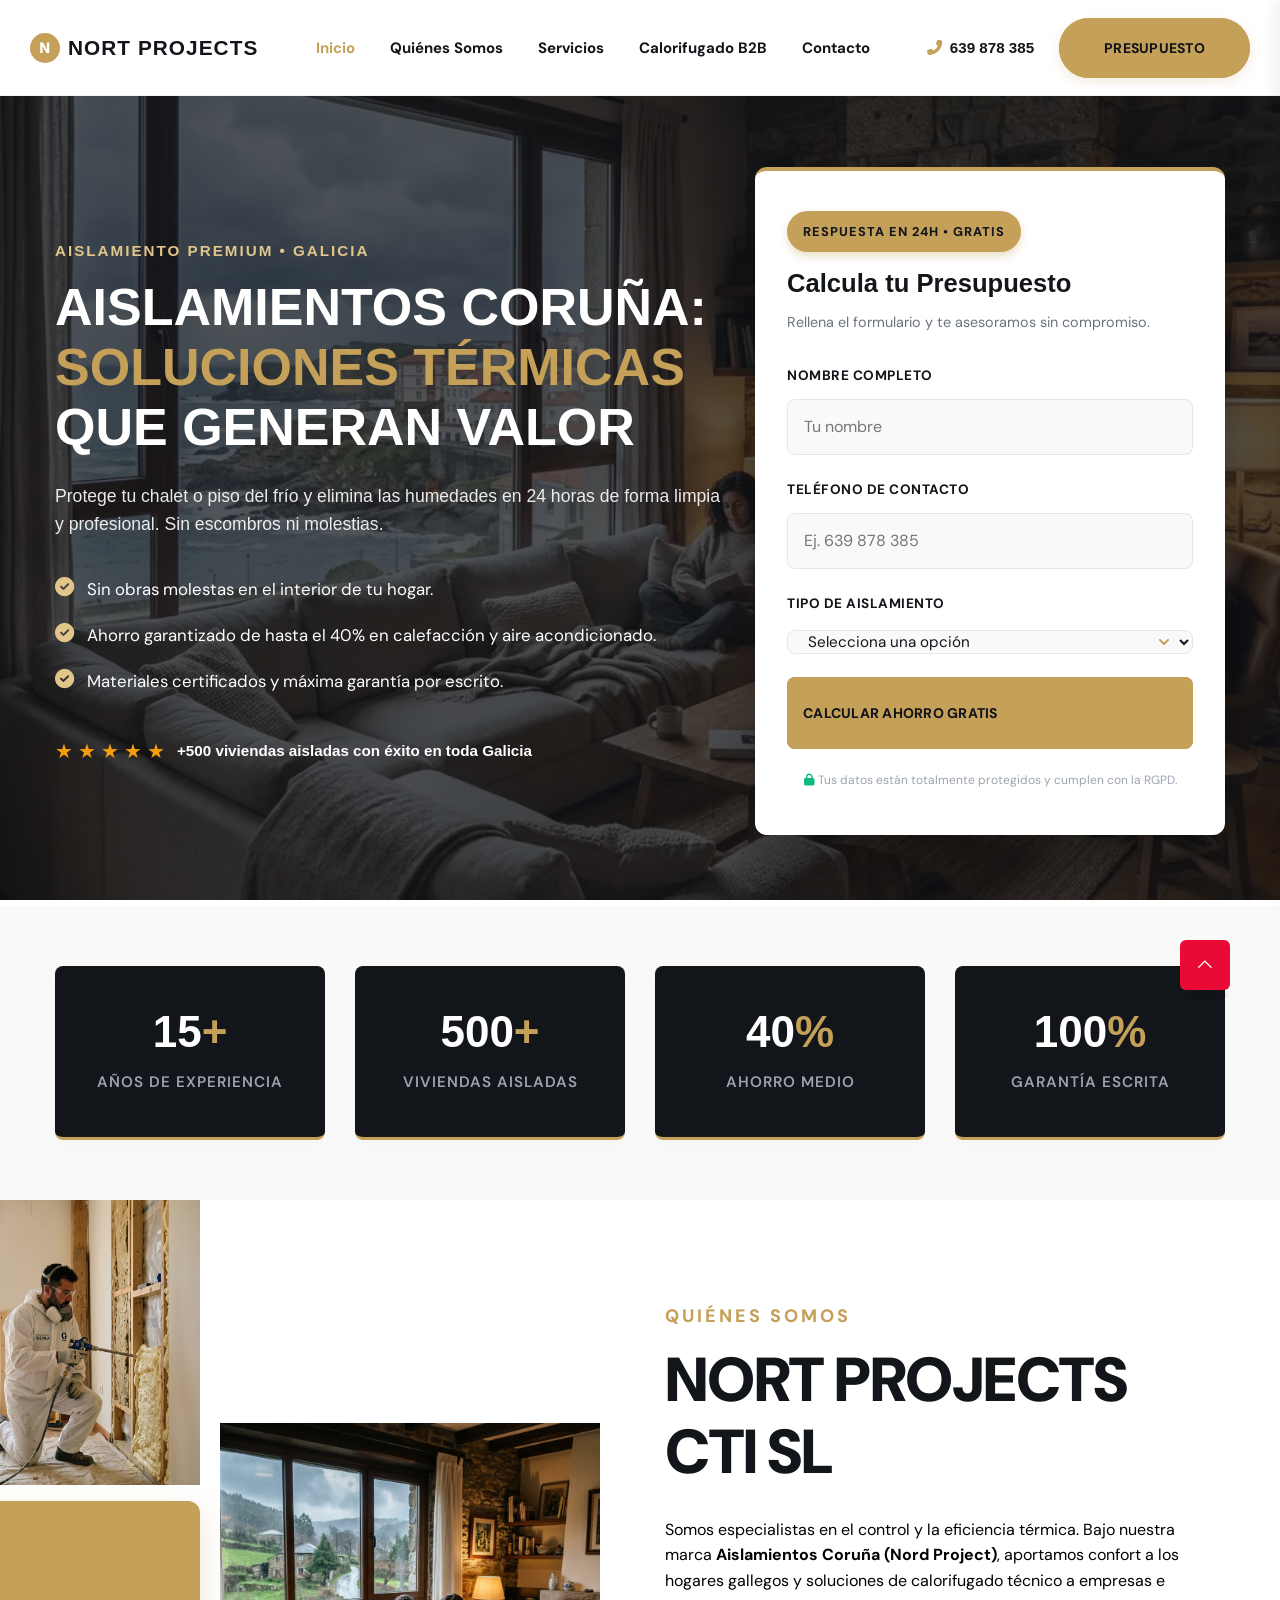
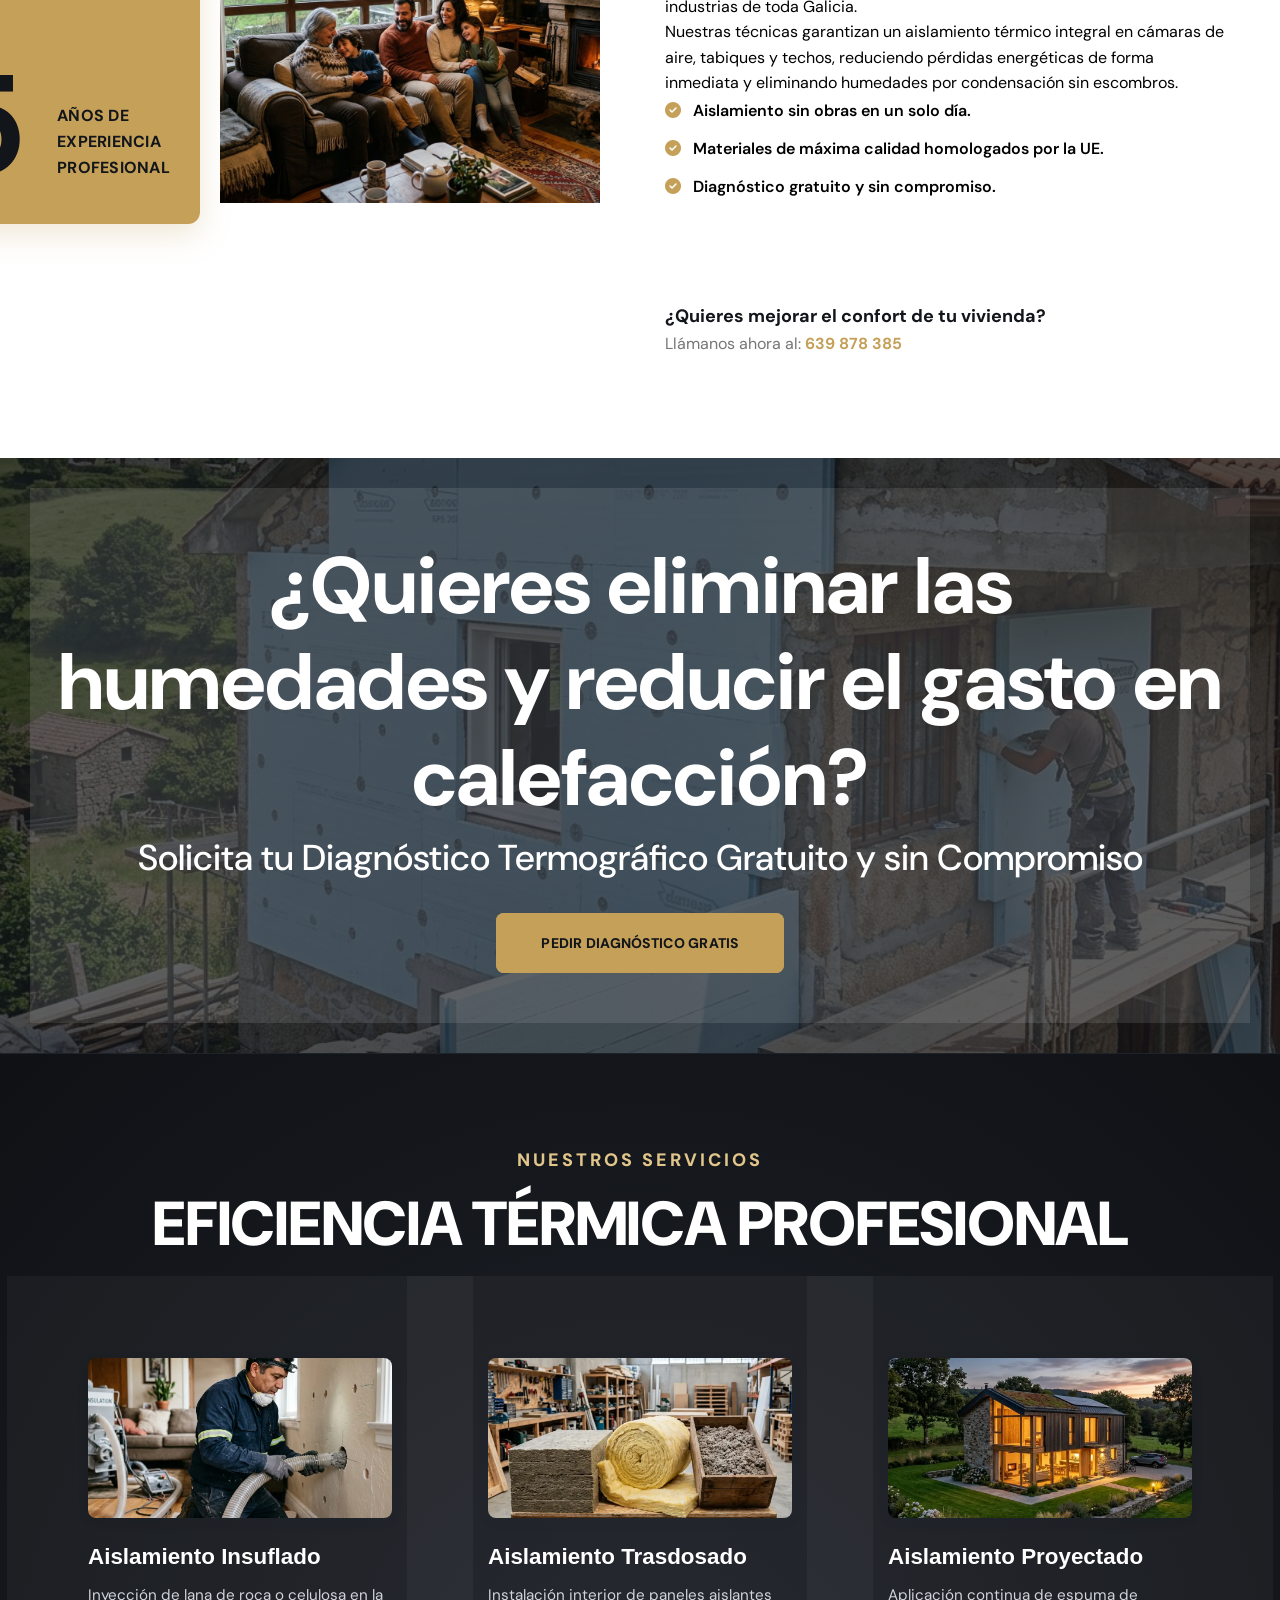
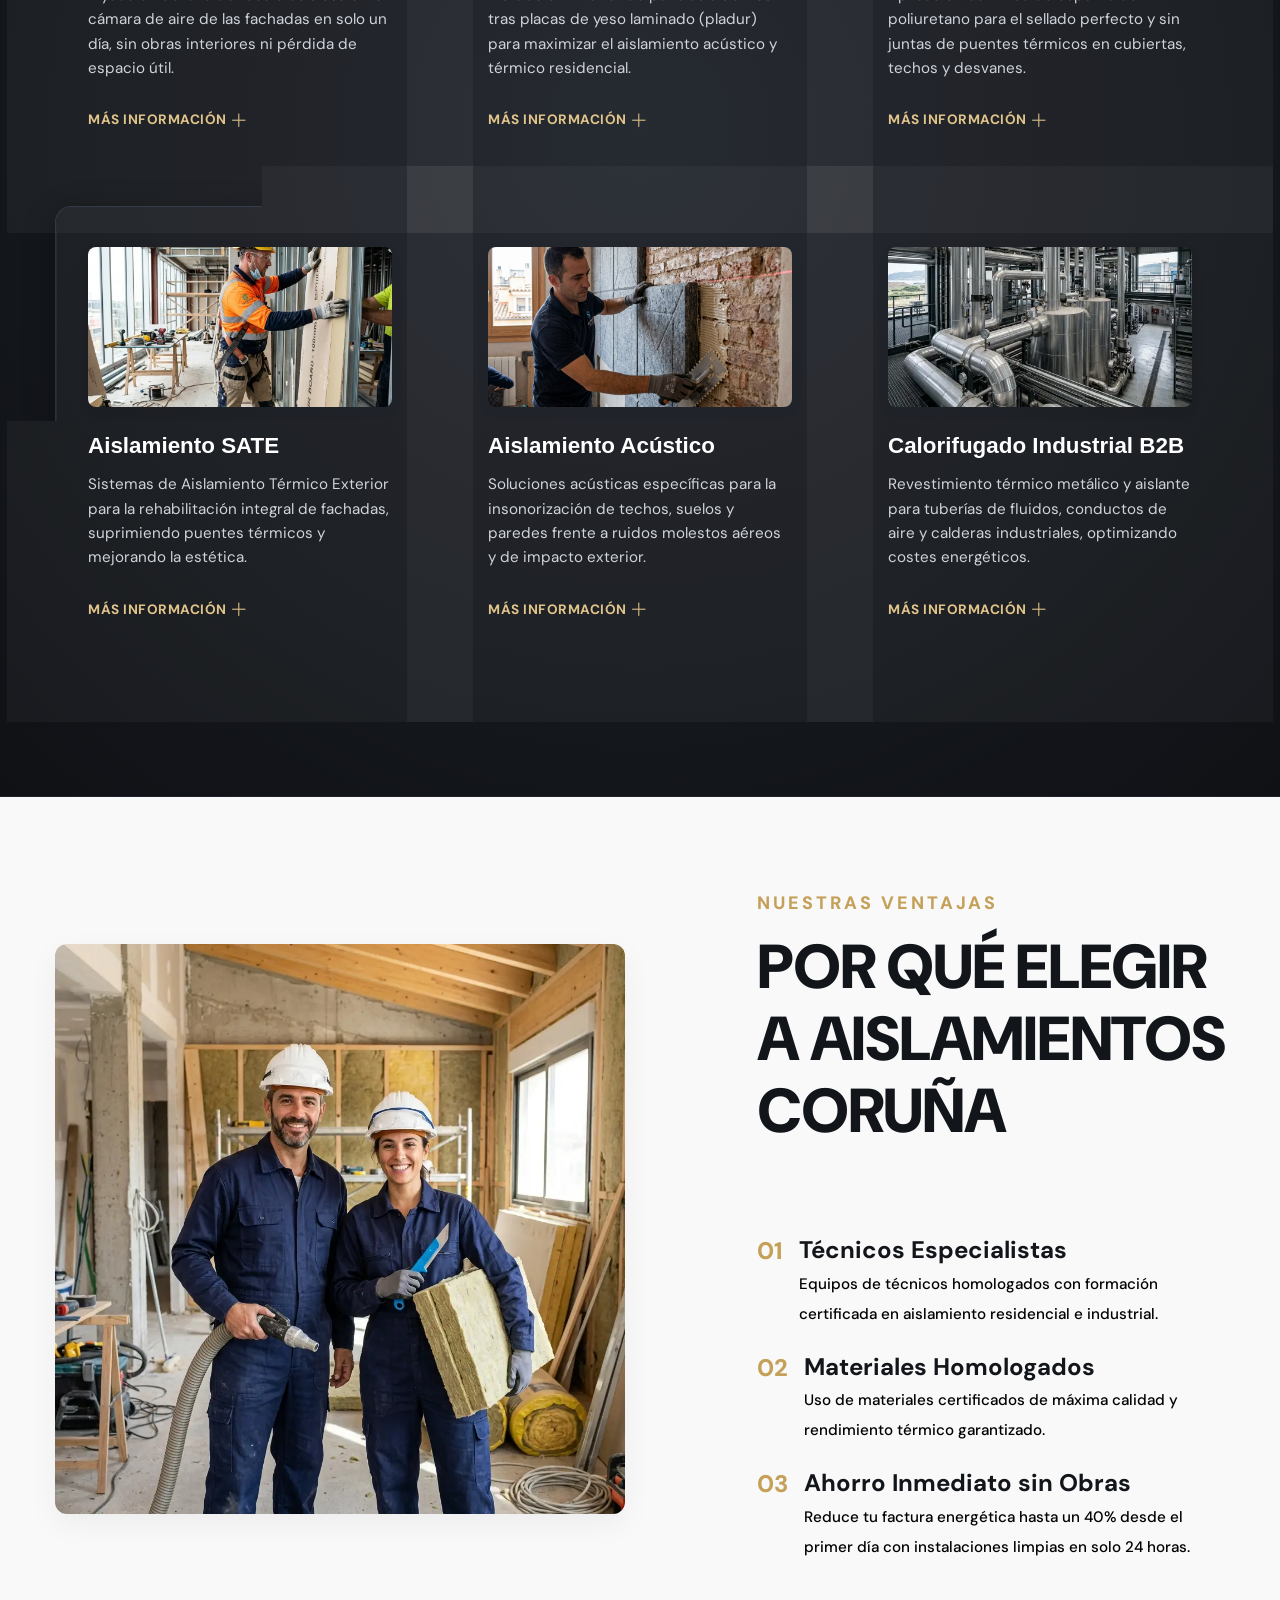
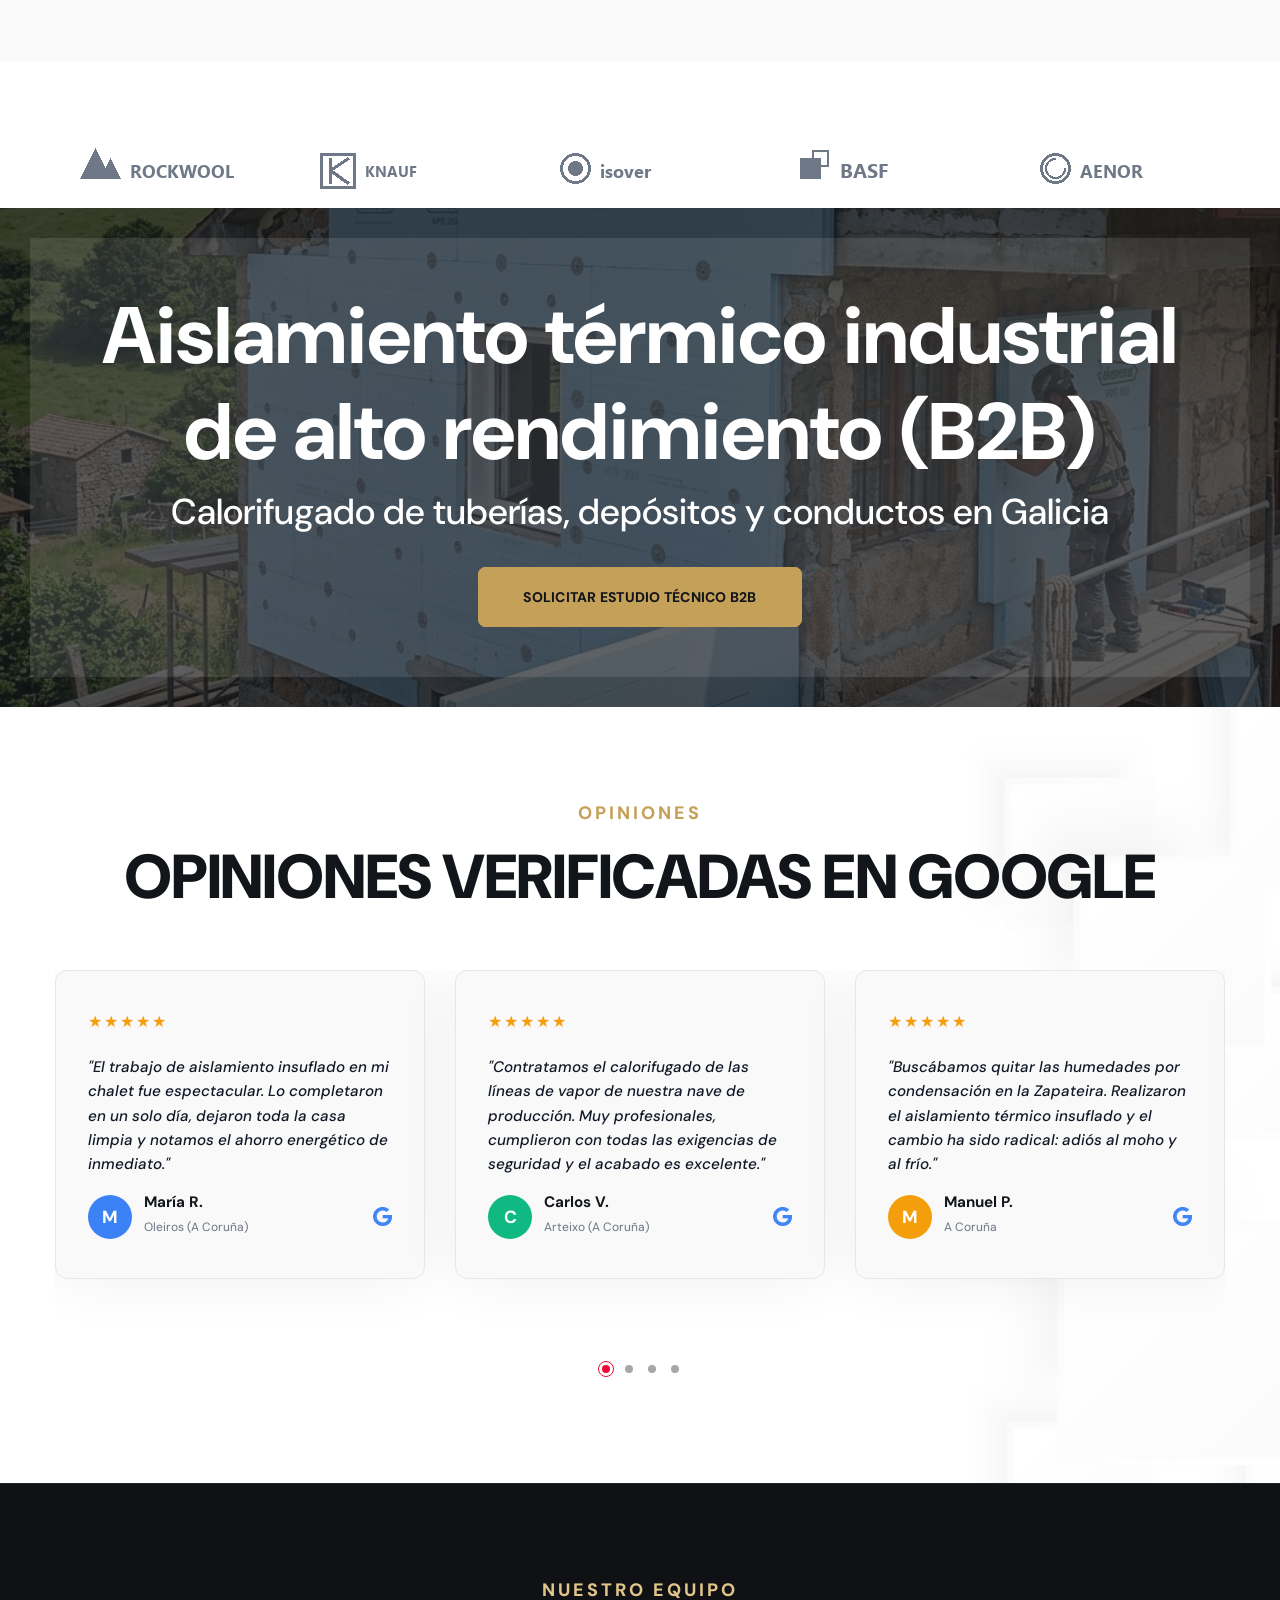
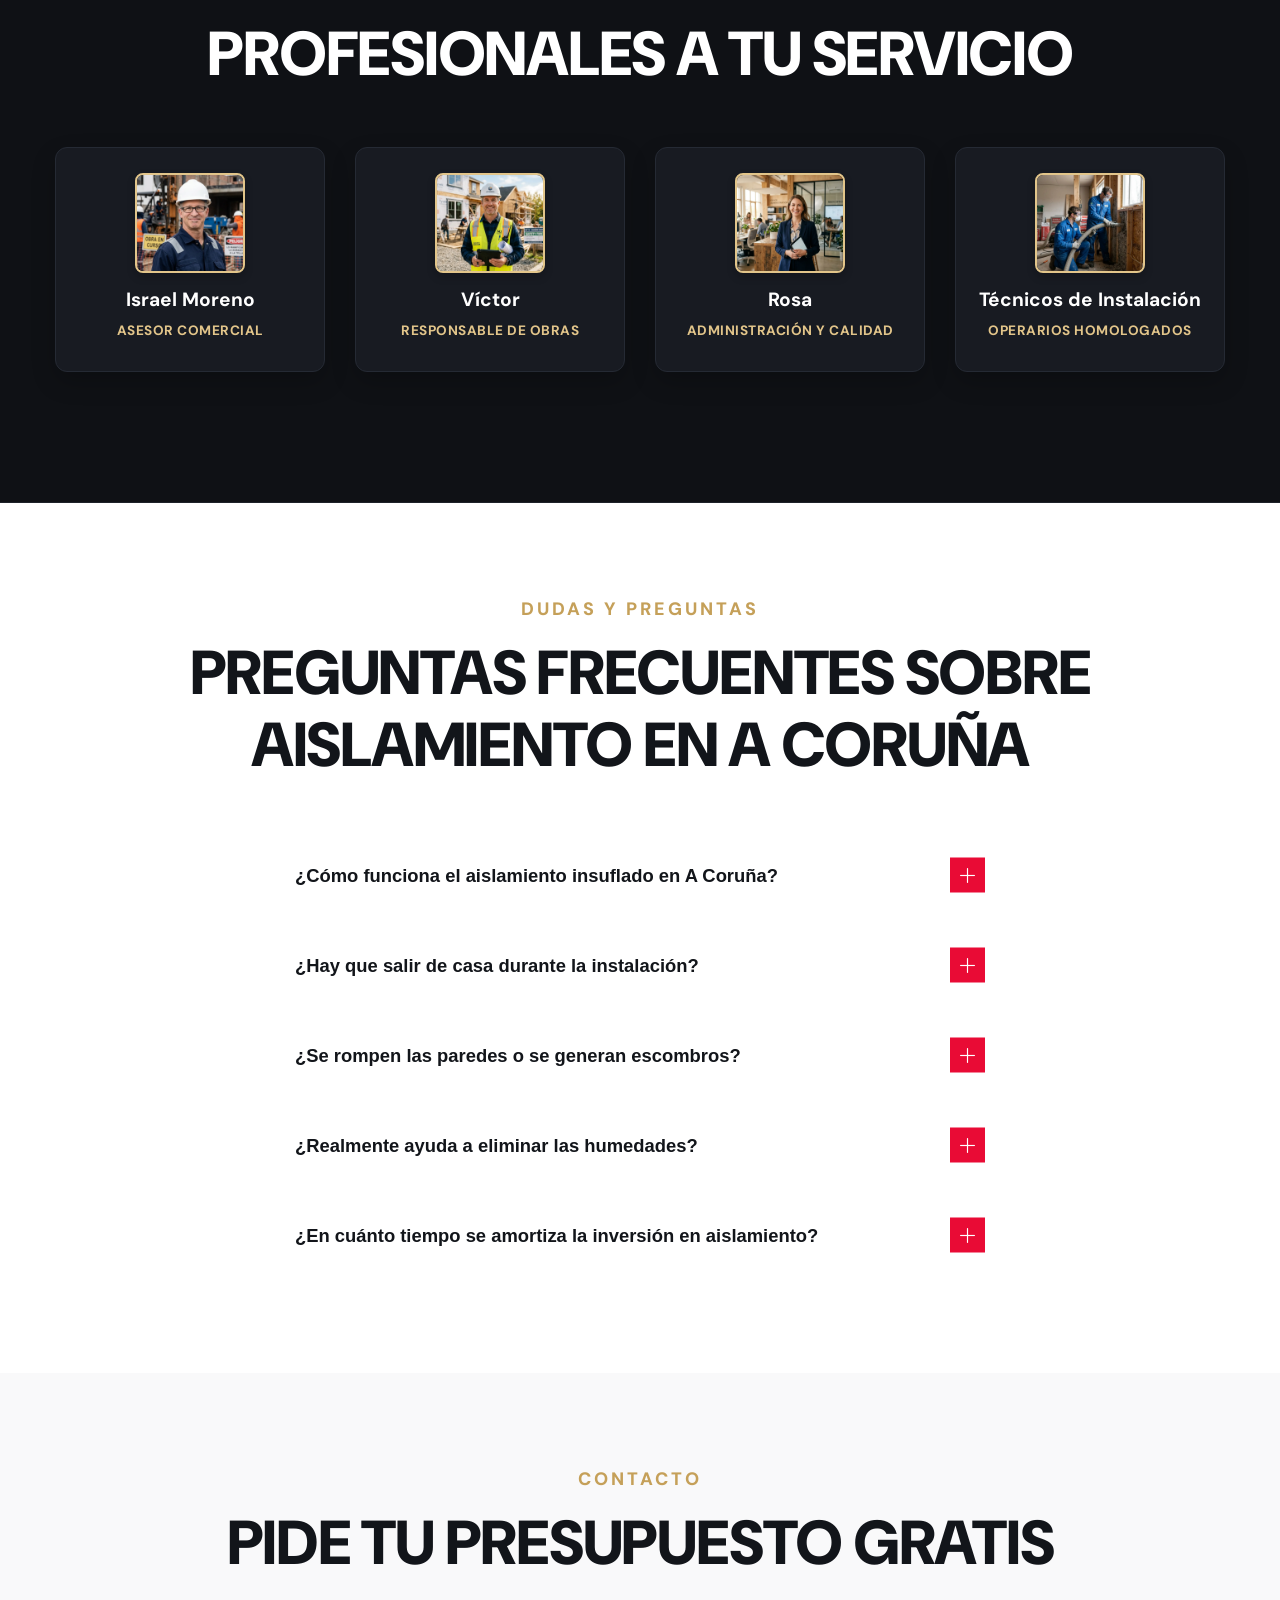
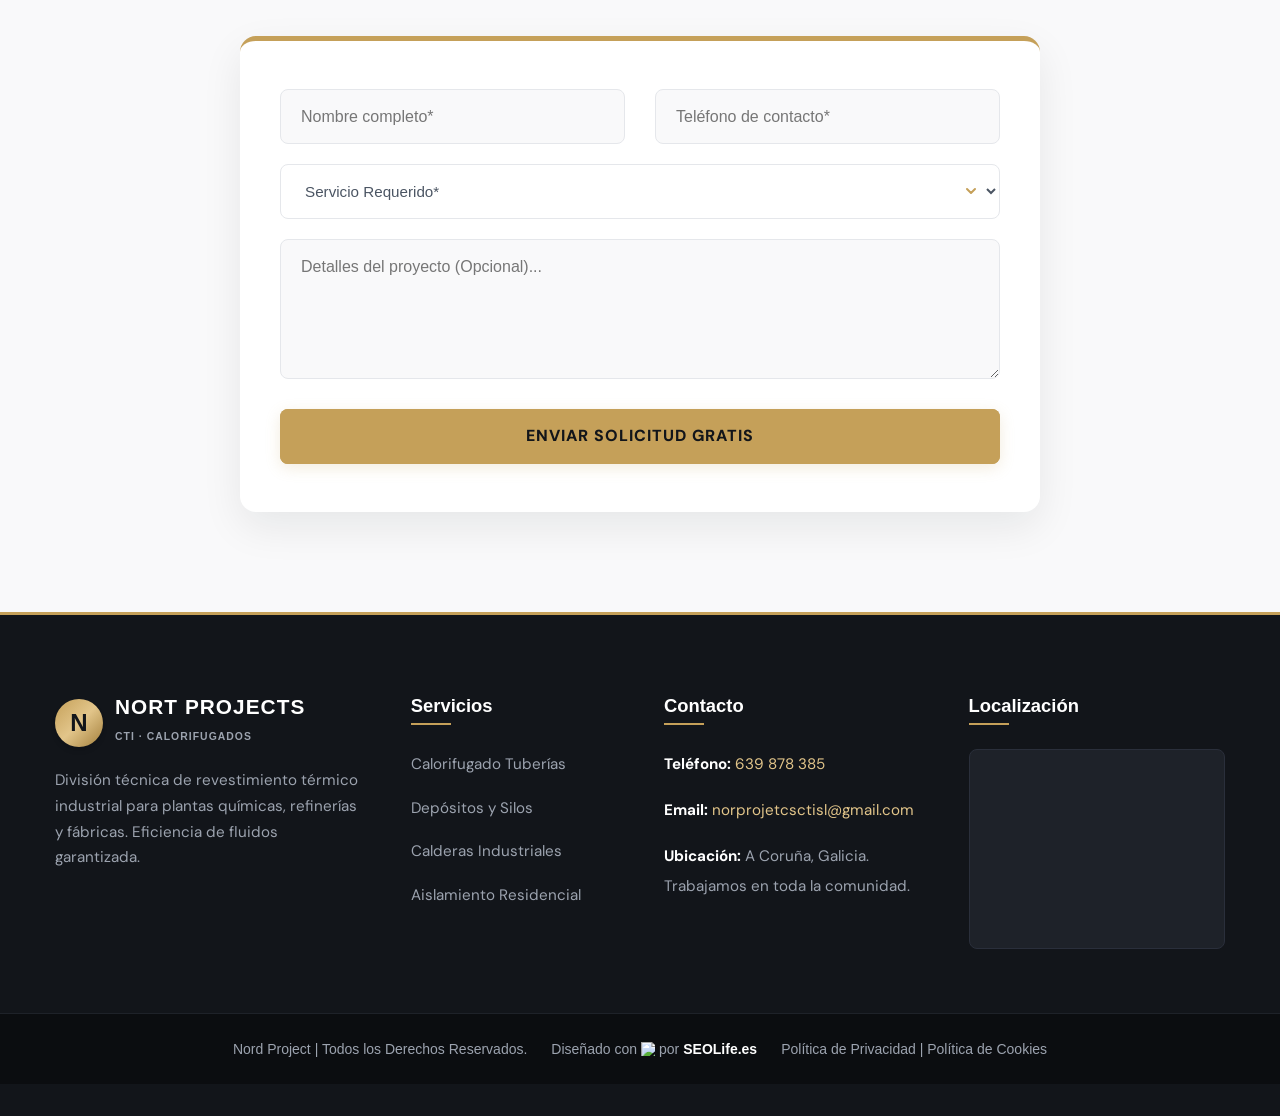
==== index.html @ 365ee1cc "Initial commit of Aislamientos Coruña Nord Project website with B2C/B2B enhancements, map integratio" ====
<!doctype html>
<html class="no-js" lang="es">

<head>
    <meta charset="utf-8">
    <meta http-equiv="x-ua-compatible" content="ie=edge">
    <title>Aislamientos Coruña - Nord Project | Expertos en Aislamiento Térmico</title>
    <meta name="description" content="En Aislamientos Coruña (Nord Project) somos especialistas en aislamiento térmico insuflado, trasdosado y proyectado para viviendas y calorifugado industrial. ¡Ahorra hasta el 40%!">
    <meta name="viewport" content="width=device-width, initial-scale=1">

    <link rel="shortcut icon" type="image/x-icon" href="assets/img/favicon.png">
    <!-- Place favicon.ico in the root directory -->

    <!-- CSS here -->
    <link rel="stylesheet" href="assets/css/all.min.css">
    <link rel="stylesheet" href="assets/css/animate.min.css">
    <link rel="stylesheet" href="assets/css/bootstrap.min.css">
    <link rel="stylesheet" href="assets/css/custom-animate.css">
    <link rel="stylesheet" href="assets/css/icomoon.css">
    <link rel="stylesheet" href="assets/css/jquery.magnific-popup.css">
    <link rel="stylesheet" href="assets/css/nice-select.css">
    <link rel="stylesheet" href="assets/css/nouislider.min.css">
    <link rel="stylesheet" href="assets/css/nouislider.pips.css">
    <link rel="stylesheet" href="assets/css/odometer.css">
    <link rel="stylesheet" href="assets/css/slick.css">
    <link rel="stylesheet" href="assets/css/swiper.min.css">

    <link rel="stylesheet" href="assets/css/style.css">
    <link rel="stylesheet" href="assets/css/responsive.css">


    <script type="application/ld+json">
    {
      "@context": "https://schema.org",
      "@type": "FAQPage",
      "mainEntity": [
        {
          "@type": "Question",
          "name": "¿Cómo funciona el aislamiento insuflado en A Coruña?",
          "acceptedAnswer": {
            "@type": "Answer",
            "text": "Se realizan pequeñas perforaciones en las juntas del mortero de la fachada o en tabiques internos de la vivienda. A través de ellas se inyecta neumáticamente el material aislante (como lana de roca o celulosa) rellenando la cámara de aire por completo. Posteriormente, se sellan los orificios logrando un acabado idéntico al original en un solo día."
          }
        },
        {
          "@type": "Question",
          "name": "¿Hay que salir de casa durante la instalación?",
          "acceptedAnswer": {
            "@type": "Answer",
            "text": "No, en absoluto. Al tratarse de un sistema de aislamiento insuflado que se inyecta de forma limpia y rápida, no es necesario desalojar la vivienda. Puede seguir con su rutina diaria con total normalidad y comodidad mientras nuestros técnicos trabajan."
          }
        },
        {
          "@type": "Question",
          "name": "¿Se rompen las paredes o se generan escombros?",
          "acceptedAnswer": {
            "@type": "Answer",
            "text": "No se rompen ni se tiran tabiques. El proceso es mínimamente invasivo. Solo realizamos pequeñas perforaciones de apenas 2 a 3 cm de diámetro en las juntas de los ladrillos del exterior o del pladur interior. Tras rellenar la cámara de aire, sellamos los orificios de inmediato para que la superficie quede impecable y sin necesidad de obras molestas."
          }
        },
        {
          "@type": "Question",
          "name": "¿Realmente ayuda a eliminar las humedades?",
          "acceptedAnswer": {
            "@type": "Answer",
            "text": "Sí, el aislamiento insuflado es sumamente eficaz para eliminar las humedades por condensación. Al rellenar la cámara de aire, eliminamos las corrientes de aire internas y elevamos la temperatura de las paredes interiores, evitando que el vapor de agua condense en ellas y se forme moho."
          }
        },
        {
          "@type": "Question",
          "name": "¿En cuánto tiempo se amortiza la inversión en aislamiento?",
          "acceptedAnswer": {
            "@type": "Answer",
            "text": "La inversión se amortiza típicamente en un plazo de entre 2 y 4 años. Gracias al ahorro energético inmediato de hasta el 40% en facturas de calefacción y aire acondicionado, empezará a recuperar la inversión desde el primer mes y disfrutará de un mayor confort térmico."
          }
        }
      ]
    }
    </script>


    <style>
        /* CSS Overrides for Aislamientos Coruña Xafran Integration */
        :root {
            --xafran-primary: #C5A059; /* Corporate Gold */
            --xafran-primary-rgb: 197, 160, 89;
            --thm-black: #12151A;
        }
        
        .thm-btn {
            background-color: #C5A059 !important;
            color: #12151A !important;
            font-weight: 800 !important;
            border-radius: 8px !important;
            transition: all 0.3s ease !important;
        }
        .thm-btn .txt {
            position: relative;
            z-index: 3 !important;
            color: inherit !important;
        }
        .thm-btn::before {
            background-color: #12151A !important; /* Dark hover background */
            z-index: 1 !important;
        }
        .thm-btn::after {
            background-color: #C5A059 !important;
            z-index: -1 !important;
        }
        .thm-btn:hover {
            color: #ffffff !important; /* White text on hover */
        }
        .thm-btn:hover .txt {
            color: #ffffff !important;
        }
        .main-header-one__right-btn a.thm-btn {
            background-color: #C5A059 !important;
            color: #12151A !important;
            box-shadow: 0 4px 12px rgba(197, 160, 89, 0.2) !important;
            border-radius: 30px !important;
        }
        .main-header-one__right-btn a.thm-btn:hover {
            box-shadow: 0 6px 15px rgba(197, 160, 89, 0.35) !important;
            color: #ffffff !important; /* White text on hover */
        }

        /* Style native select dropdowns beautifully */
        select.ignore {
            width: 100% !important;
            height: 50px !important;
            border: 1px solid #E5E7EB !important;
            border-radius: 8px !important;
            padding: 0 1rem !important;
            font-size: 0.95rem !important;
            color: #12151A !important;
            background-color: #F9F9FA !important;
            appearance: none !important;
            -webkit-appearance: none !important;
            -moz-appearance: none !important;
            background-image: url("data:image/svg+xml;charset=UTF-8,%3Csvg xmlns='http://www.w3.org/2000/svg' viewBox='0 0 24 24' fill='none' stroke='%23C5A059' stroke-width='3' stroke-linecap='round' stroke-linejoin='round'%3E%3Cpolyline points='6 9 12 15 18 9'%3E%3C/polyline%3E%3C/svg%3E") !important;
            background-repeat: no-repeat !important;
            background-position: right 1.25rem center !important;
            background-size: 1rem !important;
            padding-right: 2.5rem !important;
            cursor: pointer !important;
            transition: all 0.3s ease !important;
        }
        select.ignore:focus {
            border-color: #C5A059 !important;
            background-color: #ffffff !important;
            box-shadow: 0 0 0 3px rgba(197, 160, 89, 0.15) !important;
            outline: none !important;
        }
        /* Contact form select has 55px height to match input heights */
        .contact-page__form select.ignore {
            height: 55px !important;
            background-color: #ffffff !important;
        }
        
        /* Custom floating form card in Hero */
        .hero-budget-form-card {
            background: #ffffff;
            border-radius: 12px;
            padding: 2.5rem 2rem;
            box-shadow: 0 15px 40px rgba(0,0,0,0.25);
            border-top: 4px solid #C5A059;
            text-align: left;
            position: relative;
            z-index: 10;
        }
        .hero-budget-form-card h3 {
            font-size: 1.6rem;
            font-weight: 800;
            color: #12151A;
            margin-bottom: 0.5rem;
            font-family: 'Montserrat', sans-serif;
            text-transform: none;
        }
        .hero-budget-form-card p {
            font-size: 0.9rem;
            color: #6B7280;
            margin-bottom: 1.5rem;
        }
        .form-group-custom {
            margin-bottom: 1.25rem;
        }
        .form-group-custom label {
            font-size: 0.85rem;
            font-weight: 700;
            color: #12151A;
            margin-bottom: 0.5rem;
            display: block;
            text-transform: uppercase;
            letter-spacing: 0.5px;
        }
        .form-group-custom input, .form-group-custom select {
            width: 100%;
            border: 1px solid #E5E7EB;
            border-radius: 8px;
            padding: 0.75rem 1rem;
            font-size: 0.95rem;
            color: #12151A;
            background-color: #F9F9FA;
            transition: all 0.3s ease;
        }
        .form-group-custom input:focus, .form-group-custom select:focus {
            border-color: #C5A059;
            background-color: #ffffff;
            box-shadow: 0 0 0 3px rgba(197, 160, 89, 0.15);
            outline: none;
        }
        
        .form-group-custom select {
            height: auto !important;
            appearance: auto !important;
            -webkit-appearance: auto !important;
        }
        
        /* Check icon red styling */
        .hero-checklist {
            padding-left: 0;
        }
        .hero-checklist li {
            position: relative;
            padding-left: 2rem;
            margin-bottom: 1rem;
            font-size: 1.05rem;
            color: #ffffff;
            list-style: none;
            text-align: left;
        }
        .hero-checklist li i {
            position: absolute;
            left: 0;
            top: 3px;
            color: #E2C58A;
            font-size: 1.2rem;
        }
        
        /* Stats accent boxes */
        .stats-count-box {
            background-color: #12151A;
            border-bottom: 3px solid #C5A059;
            padding: 2.5rem 2rem;
            border-radius: 8px;
            text-align: center;
            height: 100%;
            box-shadow: 0 5px 15px rgba(0,0,0,0.02);
            transition: transform 0.3s;
        }
        .stats-count-box:hover {
            transform: translateY(-5px);
        }
        .stats-count-box h2 {
            font-size: 2.75rem;
            font-weight: 800;
            color: #ffffff;
            margin-bottom: 0.5rem;
            font-family: 'Montserrat', sans-serif;
        }
        .stats-count-box h2 span.thm-clr {
            color: #C5A059;
        }
        .stats-count-box p {
            color: #9CA3AF;
            font-size: 0.95rem;
            margin-bottom: 0;
            font-weight: 600;
            text-transform: uppercase;
            letter-spacing: 1px;
        }
        
        /* Service Grid Styling */
        .service-one__single {
            position: relative;
            background: #ffffff;
            border: 1px solid #E5E7EB;
            border-radius: 12px;
            padding: 2.5rem 2rem;
            margin-bottom: 30px;
            transition: all 0.3s ease;
            box-shadow: 0 5px 20px rgba(0,0,0,0.02);
            height: calc(100% - 30px);
            display: flex;
            flex-direction: column;
            justify-content: space-between;
        }
        .service-one__single:hover {
            transform: translateY(-5px);
            box-shadow: 0 15px 30px rgba(197, 160, 89, 0.06);
            border-color: #C5A059;
        }
        .service-one__single .count-text {
            position: absolute;
            right: 25px;
            top: 20px;
            font-size: 2.25rem;
            font-weight: 850;
            color: rgba(197, 160, 89, 0.06);
            font-family: 'Montserrat', sans-serif;
        }
        .service-thumb-xafran {
            width: 100%;
            height: 160px;
            background-size: cover;
            background-position: center;
            border-radius: 8px;
            margin-bottom: 1.5rem;
            box-shadow: 0 4px 15px rgba(0,0,0,0.04);
        }
        .service-one__single h2 {
            font-family: 'Montserrat', sans-serif !important;
            font-size: 1.4rem !important;
            font-weight: 700 !important;
            margin-bottom: 0.75rem !important;
            line-height: 1.3 !important;
        }
        .service-one__single h2 a {
            color: #12151A !important;
            transition: all 0.3s;
        }
        .service-one__single h2 a:hover {
            color: #C5A059 !important;
        }
        .service-one__single p {
            color: #4B5563 !important;
            font-size: 0.95rem !important;
            line-height: 1.6 !important;
            margin-bottom: 1.5rem !important;
            flex-grow: 1;
        }
        .service-one__single .btn-box a {
            font-weight: 700;
            color: #C5A059;
            text-transform: uppercase;
            font-size: 0.85rem;
            letter-spacing: 0.5px;
            display: inline-flex;
            align-items: center;
            gap: 5px;
        }
        .service-one__single .btn-box a:hover {
            color: #12151A;
        }
        
        /* Google Reviews slider cards */
        .google-rating-stars-xafran {
            color: #F59E0B;
            font-size: 1rem;
            margin-bottom: 0.5rem;
            display: flex;
            gap: 2px;
        }
        .google-reviewer-avatar-xafran {
            width: 44px;
            height: 44px;
            border-radius: 50%;
            display: flex;
            align-items: center;
            justify-content: center;
            font-weight: 700;
            color: #ffffff;
            font-size: 1.1rem;
            margin-right: 0.75rem;
        }
        
        /* FAQs Accordion styling in Corporate Gold */
        .faq-one__accrodion .accrodion-title h3 {
            font-family: 'Montserrat', sans-serif !important;
            font-weight: 700 !important;
            font-size: 1.15rem !important;
            color: #12151A !important;
            transition: all 0.3s;
        }
        .faq-one__accrodion .accrodion.active .accrodion-title h3 {
            color: #C5A059 !important;
        }
        .faq-one__accrodion .accrodion-title::after {
            color: #C5A059 !important;
        }
        .faq-one__accrodion .accrodion.active .accrodion-title::after {
            color: #12151A !important;
            background-color: #C5A059 !important;
        }
        
        /* Contact Page bottom card styling */
        .contact-page-card-xafran {
            background: #ffffff;
            border-radius: 12px;
            padding: 3rem;
            box-shadow: 0 10px 30px rgba(0,0,0,0.03);
            border-top: 4px solid #C5A059;
            max-width: 800px;
            margin: 0 auto;
        }
        
        /* Elementor popup simulation styling */
        #popup-elementor {
            display: none;
            position: fixed;
            top: 0;
            left: 0;
            width: 100%;
            height: 100%;
            background-color: rgba(18,21,26,0.85);
            z-index: 99999;
            align-items: center;
            justify-content: center;
            padding: 1.5rem;
        }
        #popup-elementor.active {
            display: flex;
        }
        .popup-card {
            background: #ffffff;
            border-radius: 12px;
            max-width: 550px;
            width: 100%;
            padding: 2.5rem;
            position: relative;
            box-shadow: 0 20px 50px rgba(0,0,0,0.3);
            border-top: 5px solid #C5A059;
            animation: popupFade 0.4s ease;
        }
        @keyframes popupFade {
            from { transform: scale(0.9); opacity: 0; }
            to { transform: scale(1); opacity: 1; }
        }
        .popup-close-btn {
            position: absolute;
            right: 20px;
            top: 20px;
            font-size: 1.5rem;
            color: #9CA3AF;
            cursor: pointer;
            transition: color 0.3s;
        }
        .popup-close-btn:hover {
            color: #C5A059;
        }

        /* Custom Header Styling Improvements */
        .main-header-one.style2.style3 {
            background-color: #ffffff;
            border-bottom: 1px solid #F3F4F6;
        }
        .main-header-one__inner {
            height: 95px !important;
            display: flex !important;
            align-items: center !important;
            justify-content: space-between !important;
            padding: 0 15px !important;
        }
        .navbar-wrap ul {
            display: flex !important;
            align-items: center !important;
            margin-bottom: 0 !important;
        }
        .navbar-wrap ul li a {
            font-size: 15px !important;
            font-weight: 700 !important;
            color: #12151A !important;
            padding: 35px 0 !important;
            transition: color 0.3s ease !important;
            text-transform: capitalize !important;
        }
        .navbar-wrap ul li.active a,
        .navbar-wrap ul li:hover a {
            color: #C5A059 !important;
        }
        .navbar-wrap ul li+li {
            margin-left: 35px !important; /* Reduced from 60px to prevent wrapping */
        }
        
        /* Spacing adjustment for smaller desktops */
        @media (max-width: 1200px) {
            .navbar-wrap ul li+li {
                margin-left: 20px !important;
            }
            .navbar-wrap ul li a {
                font-size: 14px !important;
            }
            .header-phone-box {
                margin-right: 15px !important;
            }
        }
        
        /* Desktop header right block: Call info + button */
        .header-phone-box {
            display: flex;
            align-items: center;
            gap: 8px;
            margin-right: 25px;
        }
        .header-phone-box i {
            color: #C5A059;
            font-size: 0.95rem;
        }
        .header-phone-box a {
            color: #12151A;
            font-weight: 750;
            font-size: 0.95rem;
            font-family: 'Montserrat', sans-serif;
            text-decoration: none;
            transition: color 0.3s ease;
        }
        .header-phone-box a:hover {
            color: #C5A059;
        }
        .main-header-one__right {
            display: flex !important;
            align-items: center !important;
            gap: 0 !important;
        }
        
        /* Hide search container */
        .header-search-box {
            display: none !important;
        }
        
        /* Responsive visibility */
        @media (max-width: 991px) {
            .header-phone-box,
            .main-header-one__right-btn {
                display: none !important;
            }
            .main-header-one__inner {
                height: 80px !important;
            }
        }

        /* Section title and subtitle size improvements */
        .sec-title h2 {
            font-size: 62px !important;
            line-height: 72px !important;
            font-weight: 900 !important;
            letter-spacing: -0.02em !important;
            text-transform: uppercase !important;
        }
        .sec-title .sub-title h5 {
            font-size: 18px !important;
            text-transform: uppercase !important;
            letter-spacing: 3px !important;
            font-weight: 800 !important;
            margin-bottom: 15px !important;
        }
        @media (max-width: 767px) {
            .sec-title h2 {
                font-size: 34px !important;
                line-height: 44px !important;
            }
            .sec-title .sub-title h5 {
                font-size: 14px !important;
            }
        }

        /* Hero height and custom styles */
        .main-slider-three {
            min-height: 90vh !important;
            height: 90vh !important;
            display: flex !important;
            align-items: center !important;
        }
        @media (max-width: 767px) {
            .main-slider-three {
                height: auto !important;
                min-height: auto !important;
                padding: 100px 0 !important;
            }
        }
        .hero-checklist li i {
            color: #E2C58A !important;
        }

        /* Services section dark glassmorphism */
        #servicios {
            background: radial-gradient(circle at 50% 50%, #1E2229 0%, #0F1115 100%) !important;
            border-top: 1px solid #1E2229 !important;
            border-bottom: 1px solid #1E2229 !important;
        }
        .service-one__single {
            background: rgba(255, 255, 255, 0.04) !important;
            backdrop-filter: blur(12px) !important;
            -webkit-backdrop-filter: blur(12px) !important;
            border: 1px solid rgba(255, 255, 255, 0.08) !important;
            border-radius: 16px !important;
            box-shadow: 0 8px 32px 0 rgba(0, 0, 0, 0.3) !important;
            transition: all 0.4s cubic-bezier(0.165, 0.84, 0.44, 1) !important;
        }
        .service-one__single:hover {
            background: rgba(255, 255, 255, 0.08) !important;
            border-color: #C5A059 !important;
            transform: translateY(-8px) !important;
            box-shadow: 0 12px 40px 0 rgba(197, 160, 89, 0.2) !important;
        }
        .service-one__single h2 a {
            color: #ffffff !important;
        }
        .service-one__single h2 a:hover {
            color: #E2C58A !important;
        }
        .service-one__single p {
            color: #D1D5DB !important;
        }
        .service-one__single .count-text {
            color: rgba(255, 255, 255, 0.03) !important;
        }
        .service-one__single .btn-box a {
            color: #E2C58A !important;
        }
        .service-one__single .btn-box a:hover {
            color: #ffffff !important;
        }

        /* 15 Years Experience Box Legibility */
        .about-three__img1 .experience-box {
            background-color: #C5A059 !important;
            padding: 30px !important;
            border-radius: 12px !important;
            box-shadow: 0 10px 30px rgba(197, 160, 89, 0.25) !important;
        }
        .about-three__img1 .experience-box .counter-box h2 {
            color: #12151A !important;
        }
        .about-three__img1 .experience-box .text-box p {
            color: #12151A !important;
            font-weight: 700 !important;
        }

        /* Team Section Dark background and cards */
        #equipo {
            background-color: #0F1115 !important;
            border-top: 1px solid #1E2229 !important;
            border-bottom: 1px solid #1E2229 !important;
        }
        .team-two__single {
            background: #181B22 !important;
            border: 1px solid #252A34 !important;
            box-shadow: 0 10px 25px rgba(0,0,0,0.2) !important;
            transition: all 0.3s ease !important;
        }
        .team-two__single:hover {
            border-color: #C5A059 !important;
            transform: translateY(-5px) !important;
            box-shadow: 0 15px 35px rgba(197, 160, 89, 0.1) !important;
        }

        /* Contact Form Improvements */
        .contact-page-card-xafran {
            background: #ffffff !important;
            border-radius: 16px !important;
            padding: 3rem 2.5rem !important;
            box-shadow: 0 15px 40px rgba(18, 21, 26, 0.08) !important;
            border-top: 5px solid #C5A059 !important;
            max-width: 800px;
            margin: 0 auto;
        }
        .contact-page__form input[type="text"],
        .contact-page__form input[type="tel"],
        .contact-page__form select,
        .contact-page__form textarea {
            width: 100% !important;
            height: 55px !important;
            border: 1px solid #E5E7EB !important;
            border-radius: 8px !important;
            padding: 0.75rem 1.25rem !important;
            font-size: 0.95rem !important;
            color: #12151A !important;
            background-color: #F9F9FA !important;
            transition: all 0.3s ease !important;
            font-family: 'Montserrat', sans-serif !important;
        }
        .contact-page__form textarea {
            height: 140px !important;
            resize: vertical !important;
        }
        .contact-page__form input:focus,
        .contact-page__form select:focus,
        .contact-page__form textarea:focus {
            border-color: #C5A059 !important;
            background-color: #ffffff !important;
            box-shadow: 0 0 0 4px rgba(197, 160, 89, 0.15) !important;
            outline: none !important;
        }
        .contact-page__form select {
            appearance: auto !important;
            -webkit-appearance: auto !important;
            color: #4B5563 !important;
        }
        .contact-page__input-box {
            margin-bottom: 20px !important;
        }
        .contact-page__btn button.thm-btn {
            background-color: #C5A059 !important;
            color: #12151A !important;
            border-radius: 8px !important;
            font-weight: 800 !important;
            font-size: 1rem !important;
            text-transform: uppercase !important;
            letter-spacing: 1px !important;
            box-shadow: 0 4px 15px rgba(197, 160, 89, 0.2) !important;
            transition: all 0.3s ease !important;
            height: 55px !important;
            display: flex !important;
            align-items: center !important;
            justify-content: center !important;
            width: 100% !important;
        }
        .contact-page__btn button.thm-btn:hover {
            background-color: #12151A !important;
            color: #ffffff !important;
            box-shadow: 0 6px 20px rgba(18, 21, 26, 0.3) !important;
        }

        #servicios .sec-title h2,
        #equipo .sec-title h2 {
            color: #ffffff !important;
        }
        #servicios .sec-title .sub-title h5,
        #equipo .sec-title .sub-title h5 {
            color: #E2C58A !important;
        }
    
        /* Custom Footer Style matching calorifugado.html */
        .footer {
            background-color: #12151A !important;
            color: #F9FAFB !important;
            padding: 5rem 0 2rem 0 !important;
            border-top: 3px solid #C5A059 !important;
            position: relative !important;
            display: block !important;
        }

        .footer-top {
            margin-bottom: 4rem !important;
        }

        .footer-top-grid {
            display: grid !important;
            grid-template-columns: 1fr !important;
            gap: 3rem !important;
        }

        @media (min-width: 768px) {
            .footer-top-grid {
                grid-template-columns: repeat(2, 1fr) !important;
            }
        }

        @media (min-width: 1024px) {
            .footer-top-grid {
                grid-template-columns: 1.2fr 0.8fr 1fr 1fr !important;
            }
        }

        .footer-col h3 {
            font-family: 'Montserrat', sans-serif !important;
            font-size: 1.15rem !important;
            margin-bottom: 1.5rem !important;
            position: relative !important;
            padding-bottom: 0.5rem !important;
            color: #FFFFFF !important;
            font-weight: 700 !important;
            text-transform: none !important;
        }

        .footer-col h3::after {
            content: '' !important;
            position: absolute !important;
            bottom: 0 !important;
            left: 0 !important;
            width: 40px !important;
            height: 2px !important;
            background-color: #C5A059 !important;
        }

        .footer-brand p {
            font-size: 0.95rem !important;
            color: #9CA3AF !important;
            margin-top: 1rem !important;
            line-height: 1.7 !important;
        }

        .footer-links {
            list-style: none !important;
            display: flex !important;
            flex-direction: column !important;
            gap: 0.85rem !important;
            padding-left: 0 !important;
            margin-bottom: 0 !important;
        }

        .footer-links a {
            font-size: 0.95rem !important;
            color: #9CA3AF !important;
            text-decoration: none !important;
            transition: all 0.3s ease !important;
        }

        .footer-links a:hover {
            color: #E2C58A !important;
            padding-left: 5px !important;
        }

        .footer-contact-info {
            display: flex !important;
            flex-direction: column !important;
            gap: 1rem !important;
        }

        .footer-contact-item {
            display: flex !important;
            align-items: flex-start !important;
            gap: 0.75rem !important;
            font-size: 0.95rem !important;
            color: #9CA3AF !important;
        }

        .footer-contact-item strong {
            color: #FFFFFF !important;
        }

        .footer-contact-item span {
            display: block !important;
        }

        .footer-contact-item a {
            color: #E2C58A !important;
            text-decoration: none !important;
        }

        .footer-map-placeholder {
            width: 100% !important;
            height: 200px !important;
            background-color: #1E2229 !important;
            border: 1px solid #2A2F3B !important;
            border-radius: 8px !important;
            position: relative !important;
            overflow: hidden !important;
        }

        .footer-map-text {
            position: absolute !important;
            top: 50% !important;
            left: 50% !important;
            transform: translate(-50%, -50%) !important;
            text-align: center !important;
            font-size: 0.85rem !important;
            color: #9CA3AF !important;
            width: 90% !important;
        }
        
        /* Nav logo styles in footer */
        .footer-brand .nav-logo {
            display: flex !important;
            align-items: center !important;
            gap: 0.75rem !important;
            text-decoration: none !important;
        }
        
        .footer-brand .nav-logo-symbol {
            width: 48px !important;
            height: 48px !important;
            background: linear-gradient(135deg, #C5A059 0%, #E2C58A 50%, #A37F3B 100%) !important;
            border-radius: 50% !important;
            display: flex !important;
            align-items: center !important;
            justify-content: center !important;
            position: relative !important;
            box-shadow: 0 4px 6px -1px rgba(0, 0, 0, 0.1), 0 2px 4px -1px rgba(0, 0, 0, 0.06) !important;
        }
        
        .footer-brand .nav-logo-symbol::after {
            content: 'N' !important;
            font-family: 'Montserrat', sans-serif !important;
            font-weight: 800 !important;
            font-size: 1.5rem !important;
            color: #12151A !important;
        }
        
        .footer-brand .nav-logo-title {
            font-family: 'Montserrat', sans-serif !important;
            font-weight: 800 !important;
            font-size: 1.3rem !important;
            letter-spacing: 0.05em !important;
            color: #FFFFFF !important;
            display: block !important;
            line-height: 1.2 !important;
        }
        
        .footer-brand .nav-logo-subtitle {
            font-family: 'Montserrat', sans-serif !important;
            font-weight: 600 !important;
            font-size: 0.65rem !important;
            letter-spacing: 0.1em !important;
            color: #9CA3AF !important;
            display: block !important;
            margin-top: 2px !important;
        }
        
        /* Testimonial slider equal heights */
        .testimonials-two .swiper-wrapper {
            display: flex !important;
        }
        .testimonials-two .swiper-slide {
            height: auto !important;
            display: flex !important;
        }
        .testimonials-two__single {
            height: 100% !important;
            min-height: auto !important;
            width: 100% !important;
            display: flex !important;
            flex-direction: column !important;
            justify-content: space-between !important;
        }
        .testimonials-two__single-top {
            display: flex !important;
            flex-direction: column !important;
            align-items: flex-start !important;
            justify-content: flex-start !important;
            gap: 10px !important;
        }
</style>

</head>

<body class="body-dark-bg">

    <!-- preloader -->
    <div id="preloader">
        <div id="loading-center">
            <div class="loader">
                <div class="loader-outter"></div>
                <div class="loader-inner"></div>
            </div>
        </div>
    </div>
    <!-- preloader-end -->

    <!-- Scroll-top -->
    <button class="scroll-top scroll-to-target" data-target="html">
        <i class="icon-top-arrow"></i>
    </button>
    <!-- Scroll-top-end-->

    <div class="fix">

        <!--Start Main Header One -->
        <header class="main-header main-header-one style2 style3">
            <div id="sticky-header" class="menu-area">
                <div class="auto-container">
                    <div class="menu-area__inner">
                        <div class="mobile-nav-toggler"><i class="fas fa-bars"></i></div>
                        <div class="menu-wrap">
                            <nav class="menu-nav">
                                <div class="main-header-one__inner">
                                    <div class="main-header-one__left">
                                        
<div class="logo-box">
    <a href="index.html" style="font-family: 'Montserrat', sans-serif; font-weight: 800; font-size: 1.3rem; color: #12151A; letter-spacing: 0.05em; display: flex; align-items: center; gap: 0.5rem; text-decoration: none;">
        <span style="display: inline-block; width: 30px; height: 30px; background: #C5A059; border-radius: 50%; text-align: center; line-height: 30px; color: #ffffff; font-weight: 950; font-size: 0.9rem;">N</span>
        NORT PROJECTS
    </a>
</div>

                                    </div>

                                    <div class="main-header-three__middle">
                                        <div class="navbar-wrap main-menu">
                                            <ul class="navigation">
                                                <li class="active"><a href="#inicio">Inicio</a></li>
                                                <li><a href="#sobre-nosotros">Quiénes Somos</a></li>
                                                <li><a href="#servicios">Servicios</a></li>
                                                <li><a href="calorifugado.html">Calorifugado B2B</a></li>
                                                <li><a href="#contacto">Contacto</a></li>
                                            </ul>
                                        </div>
                                    </div>

                                    <div class="main-header-one__right">
                                        <div class="header-phone-box">
                                            <i class="fas fa-phone-alt"></i>
                                            <a href="tel:639878385">639 878 385</a>
                                        </div>
                                        <div class="main-header-one__right-btn">
                                            <a href="#contacto" class="thm-btn"><span class="txt">Presupuesto</span></a>
                                        </div>
                                    </div>
                                </div>
                            </nav>
                        </div>
                    </div>

                    <!-- Mobile Menu  -->
                    <div class="mobile-menu">
                        <nav class="menu-box">
                            <div class="close-btn"><i class="fas fa-times"></i></div>
                            <div class="nav-logo">
                                <a href="index.html"><img src="assets/img/resource/logo-2.png" alt="Logo"></a>
                            </div>
                            <div class="menu-outer">
                                <!--Here Menu Will Come Automatically Via Javascript / Same Menu as in Header-->
                            </div>
                            <div class="contact-info">
                                <div class="icon-box"><span class="icon-call"></span>
                                </div>
                                <p><a href="tel:639878385">639 878 385</a></p>
                            </div>
                            <div class="social-links">
                                <ul class="clearfix list-wrap">
                                    <li><a href="#"><i class="fab fa-facebook-f"></i></a></li>
                                    <li><a href="#"><i class="fab fa-twitter"></i></a></li>
                                    <li><a href="#"><i class="fab fa-instagram"></i></a></li>
                                    <li><a href="#"><i class="fab fa-linkedin-in"></i></a></li>
                                    <li><a href="#"><i class="fab fa-youtube"></i></a></li>
                                </ul>
                            </div>
                        </nav>
                    </div>
                    <div class="menu-backdrop"></div>
                    <!-- End Mobile Menu -->
                </div>
            </div>
        </header>
        <!--End Main Header One -->

        <!--Start Main Slider Three-->
        
        <!-- Start Main Hero -->
        <section id="inicio" class="main-slider main-slider-three" style="background-image: linear-gradient(rgba(18, 21, 26, 0.72), rgba(18, 21, 26, 0.72)), url('assets/images/resources/feat-img3-1.webp'); background-size: cover; background-position: center; background-attachment: fixed; padding: 60px 0;">
            <div class="container">
                <div class="row align-items-center">
                    <div class="col-xl-7 col-lg-7 text-left">
                        <div class="main-slider-three__content" style="padding-top: 0; margin-bottom: 0; text-align: left;">
                            <span style="color: #E2C58A; font-weight: 700; text-transform: uppercase; letter-spacing: 2px; font-size: 0.95rem; display: block; margin-bottom: 0.75rem; font-family: 'Montserrat', sans-serif;">Aislamiento Premium • Galicia</span>
                            <h1 style="font-family: 'Montserrat', sans-serif; font-size: clamp(2.25rem, 5vw, 3.25rem); font-weight: 900; color: #ffffff; line-height: 1.15; margin-bottom: 1.5rem; text-transform: uppercase;">Aislamientos Coruña:<br><span style="color: #C5A059; font-weight: 800;">Soluciones Térmicas</span><br>que generan valor</h1>
                            <p style="font-size: 1.1rem; color: rgba(255,255,255,0.9); margin-bottom: 2.25rem; line-height: 1.6; font-family: 'Roboto', sans-serif;">Protege tu chalet o piso del frío y elimina las humedades en 24 horas de forma limpia y profesional. Sin escombros ni molestias.</p>
                            <ul class="hero-checklist">
                                <li><i class="fas fa-check-circle"></i> Sin obras molestas en el interior de tu hogar.</li>
                                <li><i class="fas fa-check-circle"></i> Ahorro garantizado de hasta el 40% en calefacción y aire acondicionado.</li>
                                <li><i class="fas fa-check-circle"></i> Materiales certificados y máxima garantía por escrito.</li>
                            </ul>
                            <div style="margin-top: 2.5rem; display: flex; align-items: center; gap: 0.75rem; color: #ffffff;">
                                <span style="color: #F59E0B; font-size: 1.25rem;">★ ★ ★ ★ ★</span>
                                <span style="font-weight: 600; font-size: 0.95rem; font-family: 'Montserrat', sans-serif;">+500 viviendas aisladas con éxito en toda Galicia</span>
                            </div>
                        </div>
                    </div>
                    <div class="col-xl-5 col-lg-5">
                        <div class="hero-budget-form-card">
                            <span style="display: inline-block; background-color: #C5A059; color: #12151A; font-size: 0.8rem; font-weight: 800; padding: 0.35rem 1rem; border-radius: 999px; text-transform: uppercase; margin-bottom: 1rem; letter-spacing: 1px; box-shadow: 0 4px 10px rgba(197, 160, 89, 0.35);">Respuesta en 24h • Gratis</span>
                            <h3>Calcula tu Presupuesto</h3>
                            <p>Rellena el formulario y te asesoramos sin compromiso.</p>
                            <form id="heroLeadForm" action="#" method="POST">
                                <div class="form-group-custom">
                                    <label for="heroName">Nombre completo</label>
                                    <input type="text" id="heroName" placeholder="Tu nombre" required>
                                </div>
                                <div class="form-group-custom">
                                    <label for="heroPhone">Teléfono de contacto</label>
                                    <input type="tel" id="heroPhone" placeholder="Ej. 639 878 385" required>
                                </div>
                                <div class="form-group-custom">
                                    <label for="heroService">Tipo de aislamiento</label>
                                    <select id="heroService" class="ignore" required>
                                        <option value="" disabled selected>Selecciona una opción</option>
                                        <option value="insuflado">Aislamiento Insuflado</option>
                                        <option value="trasdosado">Aislamiento Trasdosado</option>
                                        <option value="proyectado">Aislamiento Proyectado</option>
                                        <option value="sate">Aislamiento SATE (Fachadas)</option>
                                        <option value="acustico">Aislamiento Acústico</option>
                                        <option value="calorifugado">Calorifugado Industrial B2B</option>
                                    </select>
                                </div>
                                <button type="submit" class="thm-btn" style="width: 100%; border: none; font-weight: 800; padding: 1rem; border-radius: 8px; text-transform: uppercase;"><span class="txt">Calcular Ahorro Gratis</span></button>
                                <p style="margin-top: 1rem; margin-bottom: 0; font-size: 0.75rem; text-align: center; color: #9CA3AF;"><i class="fas fa-lock" style="color: #10B981;"></i> Tus datos están totalmente protegidos y cumplen con la RGPD.</p>
                            </form>
                        </div>
                    </div>
                </div>
            </div>
        </section>

        <!--End Main Slider Three-->

        <!--Start Feauture One-->
        
        <section class="feauture-one style2" style="padding: 60px 0; background-color: #F9F9FA;">
            <div class="container">
                <div class="row">
                    <div class="col-xl-3 col-lg-6 col-md-6 mb-4 mb-xl-0">
                        <div class="stats-count-box">
                            <h2>15<span class="thm-clr">+</span></h2>
                            <p>Años de Experiencia</p>
                        </div>
                    </div>
                    <div class="col-xl-3 col-lg-6 col-md-6 mb-4 mb-xl-0">
                        <div class="stats-count-box">
                            <h2>500<span class="thm-clr">+</span></h2>
                            <p>Viviendas Aisladas</p>
                        </div>
                    </div>
                    <div class="col-xl-3 col-lg-6 col-md-6 mb-4 mb-md-0">
                        <div class="stats-count-box">
                            <h2>40<span class="thm-clr">%</span></h2>
                            <p>Ahorro Medio</p>
                        </div>
                    </div>
                    <div class="col-xl-3 col-lg-6 col-md-6">
                        <div class="stats-count-box">
                            <h2>100<span class="thm-clr">%</span></h2>
                            <p>Garantía Escrita</p>
                        </div>
                    </div>
                </div>
            </div>
        </section>

        <!--End Feauture One-->

        <!--Start About Three-->
        
        <section id="sobre-nosotros" class="about-three">
            <div class="container">
                <div class="row">
                    <div class="col-xl-6">
                        <div class="about-three__img">
                            <div class="about-three__img1">
                                <div class="inner">
                                    <img src="assets/img/about/about-v3-img1.jpg" alt="Aislamientos Coruña">
                                </div>
                                <div class="experience-box" style="background-color: #C5A059;">
                                    <div class="counter-box">
                                        <h2 class="count"><span class="odometer" data-count="15">0</span></h2>
                                    </div>
                                    <div class="text-box">
                                        <p>AÑOS DE <br> EXPERIENCIA <br> PROFESIONAL</p>
                                    </div>
                                </div>
                            </div>
                            <div class="about-three__img2">
                                <ul>
                                    <li>
                                        <div class="about-three__img2-single">
                                            <img src="assets/img/about/about-v3-img2.jpg" alt="Eficiencia Térmica">
                                        </div>
                                    </li>
                                </ul>
                            </div>
                        </div>
                    </div>
                    <div class="col-xl-6">
                        <div class="about-one__content">
                            <div class="sec-title">
                                <div class="sub-title">
                                    <h5 style="color: #C5A059;">Quiénes Somos</h5>
                                </div>
                                <h2>Nort Projects CTI SL</h2>
                            </div>
                            <div class="about-one__content-text">
                                <p style="color: #000000; font-size: 1rem; line-height: 1.6;">Somos especialistas en el control y la eficiencia térmica. Bajo nuestra marca <strong>Aislamientos Coruña (Nord Project)</strong>, aportamos confort a los hogares gallegos y soluciones de calorifugado técnico a empresas e industrias de toda Galicia.</p>
                                <p style="color: #000000; font-size: 1rem; line-height: 1.6;">Nuestras técnicas garantizan un aislamiento térmico integral en cámaras de aire, tabiques y techos, reduciendo pérdidas energéticas de forma inmediata y eliminando humedades por condensación sin escombros.</p>
                            </div>
                            <ul class="about-one__content-list" style="padding-left: 0; margin-bottom: 2rem;">
                                <li style="list-style: none; margin-bottom: 0.5rem; font-weight: 600; color: #000000;"><i class="fas fa-check-circle" style="color: #C5A059; margin-right: 0.5rem;"></i> Aislamiento sin obras en un solo día.</li>
                                <li style="list-style: none; margin-bottom: 0.5rem; font-weight: 600; color: #000000;"><i class="fas fa-check-circle" style="color: #C5A059; margin-right: 0.5rem;"></i> Materiales de máxima calidad homologados por la UE.</li>
                                <li style="list-style: none; margin-bottom: 0.5rem; font-weight: 600; color: #000000;"><i class="fas fa-check-circle" style="color: #C5A059; margin-right: 0.5rem;"></i> Diagnóstico gratuito y sin compromiso.</li>
                            </ul>
                            <div class="about-one__content-bottom">
                                <div class="about-one__content-bottom-author-box">
                                    <div class="text">
                                        <h4>¿Quieres mejorar el confort de tu vivienda?</h4>
                                        <p>Llámanos ahora al: <a href="tel:639878385" style="color: #C5A059; font-weight: 700;">639 878 385</a></p>
                                    </div>
                                </div>
                            </div>
                        </div>
                    </div>
                </div>
            </div>
        </section>

        <!--End About Three-->

        <!--Start Project Three-->
        
        <!-- Start CTA Banner 1 -->
        <section class="call-to-action-one" style="padding: 80px 0;">
            <div class="call-to-action-one__bg" style="background-image: linear-gradient(rgba(18, 21, 26, 0.75), rgba(18, 21, 26, 0.75)), url(assets/img/background/call-to-action-v1-bg.jpg); background-size: cover; background-position: center;"></div>
            <div class="container">
                <div class="call-to-action-one__inner">
                    <div class="call-to-action-one__content text-center">
                        <h2>¿Quieres eliminar las humedades y reducir el gasto en calefacción?</h2>
                        <h3>Solicita tu Diagnóstico Termográfico Gratuito y sin Compromiso</h3>
                        <div class="btn-box" style="margin-top: 2rem;">
                            <a class="thm-btn" href="#contacto">
                                <span class="txt">PEDIR DIAGNÓSTICO GRATIS</span>
                            </a>
                        </div>
                    </div>
                </div>
            </div>
        </section>
        <!-- End CTA Banner 1 -->

        <!-- Start Services Grid Section -->
        <section id="servicios" class="service-one" style="padding: 100px 0; background: radial-gradient(circle at 50% 50%, #1E2229 0%, #0F1115 100%) !important; position: relative;">
            <div class="container">
                <div class="sec-title text-center">
                    <div class="sub-title">
                        <h5 style="color: #E2C58A;">Nuestros Servicios</h5>
                    </div>
                    <h2>Eficiencia Térmica Profesional</h2>
                </div>
                <div class="row">
                    <!-- Service 1 -->
                    <div class="col-xl-4 col-lg-6 col-md-6 wow animated fadeInUp" data-wow-delay="0.1s">
                        <div class="service-one__single">
                            <div class="count-text">01</div>
                            <div class="service-one__single-inner" style="padding: 0;">
                                <div class="service-thumb-xafran" style="background-image: url(assets/images/resources/insuflado_thumb.webp);"></div>
                                <h2><a href="#contacto">Aislamiento Insuflado</a></h2>
                                <p>Inyección de lana de roca o celulosa en la cámara de aire de las fachadas en solo un día, sin obras interiores ni pérdida de espacio útil.</p>
                                <div class="btn-box">
                                    <a href="#contacto">Más información <span class="icon-plus"></span></a>
                                </div>
                            </div>
                        </div>
                    </div>
                    <!-- Service 2 -->
                    <div class="col-xl-4 col-lg-6 col-md-6 wow animated fadeInUp" data-wow-delay="0.2s">
                        <div class="service-one__single">
                            <div class="count-text">02</div>
                            <div class="service-one__single-inner" style="padding: 0;">
                                <div class="service-thumb-xafran" style="background-image: url(assets/images/resources/why-choose-img1-2.webp);"></div>
                                <h2><a href="#contacto">Aislamiento Trasdosado</a></h2>
                                <p>Instalación interior de paneles aislantes tras placas de yeso laminado (pladur) para maximizar el aislamiento acústico y térmico residencial.</p>
                                <div class="btn-box">
                                    <a href="#contacto">Más información <span class="icon-plus"></span></a>
                                </div>
                            </div>
                        </div>
                    </div>
                    <!-- Service 3 -->
                    <div class="col-xl-4 col-lg-6 col-md-6 wow animated fadeInUp" data-wow-delay="0.3s">
                        <div class="service-one__single">
                            <div class="count-text">03</div>
                            <div class="service-one__single-inner" style="padding: 0;">
                                <div class="service-thumb-xafran" style="background-image: url(assets/images/resources/why-choose-img1-3.webp);"></div>
                                <h2><a href="#contacto">Aislamiento Proyectado</a></h2>
                                <p>Aplicación continua de espuma de poliuretano para el sellado perfecto y sin juntas de puentes térmicos en cubiertas, techos y desvanes.</p>
                                <div class="btn-box">
                                    <a href="#contacto">Más información <span class="icon-plus"></span></a>
                                </div>
                            </div>
                        </div>
                    </div>
                    <!-- Service 4 -->
                    <div class="col-xl-4 col-lg-6 col-md-6 wow animated fadeInUp" data-wow-delay="0.4s">
                        <div class="service-one__single">
                            <div class="count-text">04</div>
                            <div class="service-one__single-inner" style="padding: 0;">
                                <div class="service-thumb-xafran" style="background-image: url(assets/images/resources/worker_insulation.webp);"></div>
                                <h2><a href="#contacto">Aislamiento SATE</a></h2>
                                <p>Sistemas de Aislamiento Térmico Exterior para la rehabilitación integral de fachadas, suprimiendo puentes térmicos y mejorando la estética.</p>
                                <div class="btn-box">
                                    <a href="#contacto">Más información <span class="icon-plus"></span></a>
                                </div>
                            </div>
                        </div>
                    </div>
                    <!-- Service 5 -->
                    <div class="col-xl-4 col-lg-6 col-md-6 wow animated fadeInUp" data-wow-delay="0.5s">
                        <div class="service-one__single">
                            <div class="count-text">05</div>
                            <div class="service-one__single-inner" style="padding: 0;">
                                <div class="service-thumb-xafran" style="background-image: url(assets/img/service/service-v2-single-bg.jpg);"></div>
                                <h2><a href="#contacto">Aislamiento Acústico</a></h2>
                                <p>Soluciones acústicas específicas para la insonorización de techos, suelos y paredes frente a ruidos molestos aéreos y de impacto exterior.</p>
                                <div class="btn-box">
                                    <a href="#contacto">Más información <span class="icon-plus"></span></a>
                                </div>
                            </div>
                        </div>
                    </div>
                    <!-- Service 6 -->
                    <div class="col-xl-4 col-lg-6 col-md-6 wow animated fadeInUp" data-wow-delay="0.6s">
                        <div class="service-one__single">
                            <div class="count-text">06</div>
                            <div class="service-one__single-inner" style="padding: 0;">
                                <div class="service-thumb-xafran" style="background-image: url(assets/images/resources/feat-img3-2.webp);"></div>
                                <h2><a href="#contacto">Calorifugado Industrial B2B</a></h2>
                                <p>Revestimiento térmico metálico y aislante para tuberías de fluidos, conductos de aire y calderas industriales, optimizando costes energéticos.</p>
                                <div class="btn-box">
                                    <a href="#contacto">Más información <span class="icon-plus"></span></a>
                                </div>
                            </div>
                        </div>
                    </div>
                </div>
            </div>
        </section>
        <!-- End Services Grid Section -->

        <!--End Project Three-->

        <!--Start Awards One-->
        
        <!-- Start Why Choose Us Section -->
        <section id="ventajas" class="why-choose-us-one" style="padding: 100px 0; background-color: #F9F9FA;">
            <div class="container">
                <div class="row align-items-center">
                    <div class="col-xl-6">
                        <div class="why-choose-us-one__img">
                            <img src="assets/images/resources/why_choose_crew_1780544581901.webp" alt="Aislamientos Coruña ventajas" style="border-radius: 12px; box-shadow: 0 10px 30px rgba(0,0,0,0.05); width: 100%;">
                        </div>
                    </div>
                    <div class="col-xl-6">
                        <div class="why-choose-us-one__content" style="padding-left: 2rem;">
                            <div class="sec-title">
                                <div class="sub-title">
                                    <h5 style="color: #C5A059;">Nuestras Ventajas</h5>
                                </div>
                                <h2>Por qué elegir a Aislamientos Coruña</h2>
                            </div>
                            <div class="why-choose-us-one__content-list" style="margin-top: 2rem;">
                                <div class="why-choose-us-one__single-item" style="margin-bottom: 1.5rem; display: flex; gap: 1rem;">
                                    <div class="number" style="font-weight:800; font-size: 1.5rem; color: #C5A059;">01</div>
                                    <div class="text">
                                        <h4 style="font-weight: 700; margin-bottom: 0.25rem;">Técnicos Especialistas</h4>
                                        <p style="margin-bottom:0; font-size: 0.95rem; color: #000000; font-weight: 500;">Equipos de técnicos homologados con formación certificada en aislamiento residencial e industrial.</p>
                                    </div>
                                </div>
                                <div class="why-choose-us-one__single-item" style="margin-bottom: 1.5rem; display: flex; gap: 1rem;">
                                    <div class="number" style="font-weight:800; font-size: 1.5rem; color: #C5A059;">02</div>
                                    <div class="text">
                                        <h4 style="font-weight: 700; margin-bottom: 0.25rem;">Materiales Homologados</h4>
                                        <p style="margin-bottom:0; font-size: 0.95rem; color: #000000; font-weight: 500;">Uso de materiales certificados de máxima calidad y rendimiento térmico garantizado.</p>
                                    </div>
                                </div>
                                <div class="why-choose-us-one__single-item" style="display: flex; gap: 1rem;">
                                    <div class="number" style="font-weight:800; font-size: 1.5rem; color: #C5A059;">03</div>
                                    <div class="text">
                                        <h4 style="font-weight: 700; margin-bottom: 0.25rem;">Ahorro Inmediato sin Obras</h4>
                                        <p style="margin-bottom:0; font-size: 0.95rem; color: #000000; font-weight: 500;">Reduce tu factura energética hasta un 40% desde el primer día con instalaciones limpias en solo 24 horas.</p>
                                    </div>
                                </div>
                            </div>
                        </div>
                    </div>
                </div>
            </div>
        </section>
        <!-- End Why Choose Us Section -->

        <!--End Awards One-->

        <!--Start Brand Two-->
        <div class="brand-one brand-one--two">
            <div class="container">
                <div class="thm-swiper__slider swiper-container" data-swiper-options='{"spaceBetween": 100, "slidesPerView": 5, "autoplay": { "delay": 5000 }, "breakpoints": {
                                            "0": {
                                                "spaceBetween": 30,
                                                "slidesPerView": 1
                                            },
                                            "375": {
                                                "spaceBetween": 30,
                                                "slidesPerView": 1
                                            },
                                            "575": {
                                                "spaceBetween": 30,
                                                "slidesPerView": 2
                                            },
                                            "768": {
                                                "spaceBetween": 30,
                                                "slidesPerView": 3
                                            },
                                            "992": {
                                                "spaceBetween": 30,
                                                "slidesPerView": 4
                                            },
                                            "1200": {
                                                "spaceBetween": 30,
                                                "slidesPerView": 5
                                            }
                                        }}'>
                    <div class="swiper-wrapper">
                        <div class="swiper-slide">
                            <div class="img-box">
                                <img src="assets/img/brand/brand-v2-img1.png" alt="#">
                            </div>

                            <div class="img-box2">
                                <img src="assets/img/brand/brand-v2-img6.png" alt="#">
                            </div>
                        </div>

                        <div class="swiper-slide">
                            <div class="img-box">
                                <img src="assets/img/brand/brand-v2-img2.png" alt="#">
                            </div>

                            <div class="img-box2">
                                <img src="assets/img/brand/brand-v2-img7.png" alt="#">
                            </div>
                        </div>

                        <div class="swiper-slide">
                            <div class="img-box">
                                <img src="assets/img/brand/brand-v2-img3.png" alt="#">
                            </div>

                            <div class="img-box2">
                                <img src="assets/img/brand/brand-v2-img8.png" alt="#">
                            </div>
                        </div>

                        <div class="swiper-slide">
                            <div class="img-box">
                                <img src="assets/img/brand/brand-v2-img4.png" alt="#">
                            </div>

                            <div class="img-box2">
                                <img src="assets/img/brand/brand-v2-img9.png" alt="#">
                            </div>
                        </div>

                        <div class="swiper-slide">
                            <div class="img-box">
                                <img src="assets/img/brand/brand-v2-img5.png" alt="#">
                            </div>

                            <div class="img-box2">
                                <img src="assets/img/brand/brand-v2-img10.png" alt="#">
                            </div>
                        </div>

                        <div class="swiper-slide">
                            <div class="img-box">
                                <img src="assets/img/brand/brand-v2-img1.png" alt="#">
                            </div>

                            <div class="img-box2">
                                <img src="assets/img/brand/brand-v2-img6.png" alt="#">
                            </div>
                        </div>

                        <div class="swiper-slide">
                            <div class="img-box">
                                <img src="assets/img/brand/brand-v2-img2.png" alt="#">
                            </div>

                            <div class="img-box2">
                                <img src="assets/img/brand/brand-v2-img7.png" alt="#">
                            </div>
                        </div>

                        <div class="swiper-slide">
                            <div class="img-box">
                                <img src="assets/img/brand/brand-v2-img3.png" alt="#">
                            </div>

                            <div class="img-box2">
                                <img src="assets/img/brand/brand-v2-img8.png" alt="#">
                            </div>
                        </div>

                        <div class="swiper-slide">
                            <div class="img-box">
                                <img src="assets/img/brand/brand-v2-img4.png" alt="#">
                            </div>

                            <div class="img-box2">
                                <img src="assets/img/brand/brand-v2-img9.png" alt="#">
                            </div>
                        </div>

                        <div class="swiper-slide">
                            <div class="img-box">
                                <img src="assets/img/brand/brand-v2-img5.png" alt="#">
                            </div>

                            <div class="img-box2">
                                <img src="assets/img/brand/brand-v2-img10.png" alt="#">
                            </div>
                        </div>
                    </div>
                </div>
            </div>
        </div>
        <!--End Brand Two -->

        <!-- Duplicate Why Choose Us section removed -->

        <!--Start Feauture Two-->
        
        <!-- Start CTA Banner 2 -->
        <section class="call-to-action-one" style="padding: 80px 0;">
            <div class="call-to-action-one__bg" style="background-image: linear-gradient(rgba(18, 21, 26, 0.75), rgba(18, 21, 26, 0.75)), url(assets/img/background/call-to-action-v1-bg.jpg); background-size: cover; background-position: center;"></div>
            <div class="container">
                <div class="call-to-action-one__inner">
                    <div class="call-to-action-one__content text-center">
                        <h2>Aislamiento térmico industrial de alto rendimiento (B2B)</h2>
                        <h3>Calorifugado de tuberías, depósitos y conductos en Galicia</h3>
                        <div class="btn-box" style="margin-top: 2rem;">
                            <a class="thm-btn" href="#contacto">
                                <span class="txt">SOLICITAR ESTUDIO TÉCNICO B2B</span>
                            </a>
                        </div>
                    </div>
                </div>
            </div>
        </section>
        <!-- End CTA Banner 2 -->

        <!--End Feauture Two-->

        <!--Start Video One-->
        
        <!-- Start Testimonials Section -->
        <section class="testimonials-two" style="padding: 100px 0; background-color: #ffffff;">
            <div class="testimonials-two__pattern" style="background-image: url(assets/img/pattern/testimonials-v2-pattern.png);"></div>
            <div class="container">
                <div class="sec-title text-center">
                    <div class="sub-title">
                        <h5 style="color: #C5A059;">Opiniones</h5>
                    </div>
                    <h2>Opiniones verificadas en Google</h2>
                </div>
                <div class="thm-swiper__slider swiper-container" data-swiper-options='{"spaceBetween": 30,
                    "slidesPerView": 3,
                    "loop": true,
                    "pagination": {
                        "el": "#testimonials-two__pagination",
                        "type": "bullets",
                        "clickable": true
                        },
                    "autoplay": { "delay": 5000 },
                    "breakpoints": {
                        "0": {
                            "spaceBetween": 30,
                            "slidesPerView": 1
                        },
                        "768": {
                            "spaceBetween": 30,
                            "slidesPerView": 2
                        },
                        "992": {
                            "spaceBetween": 30,
                            "slidesPerView": 3
                        }
                    }
                }'>
                    <div class="swiper-wrapper">
                        <!-- Review 1 -->
                        <div class="swiper-slide">
                            <div class="testimonials-two__single" style="background: #F9F9FA; padding: 2.25rem 2rem; border-radius: 12px; border: 1px solid #E5E7EB; min-height: 280px; display: flex; flex-direction: column; justify-content: space-between;">
                                <div class="testimonials-two__single-top" style="margin-bottom: 1rem;">
                                    <div class="google-rating-stars-xafran"><span>★</span><span>★</span><span>★</span><span>★</span><span>★</span></div>
                                    <p style="color: #111827; font-weight: 500; font-size: 0.95rem; line-height: 1.6; font-style: italic; margin-bottom: 0;">"El trabajo de aislamiento insuflado en mi chalet fue espectacular. Lo completaron en un solo día, dejaron toda la casa limpia y notamos el ahorro energético de inmediato."</p>
                                </div>
                                <div style="display: flex; align-items: center; justify-content: space-between;">
                                    <div style="display: flex; align-items: center;">
                                        <div class="google-reviewer-avatar-xafran" style="background-color: #3b82f6;">M</div>
                                        <div>
                                            <h4 style="font-size: 0.95rem; font-weight: 700; margin-bottom: 0;">María R.</h4>
                                            <span style="font-size: 0.75rem; color: #6B7280;">Oleiros (A Coruña)</span>
                                        </div>
                                    </div>
                                    <i class="fab fa-google" style="color: #4285F4; font-size: 1.25rem;"></i>
                                </div>
                            </div>
                        </div>
                        <!-- Review 2 -->
                        <div class="swiper-slide">
                            <div class="testimonials-two__single" style="background: #F9F9FA; padding: 2.25rem 2rem; border-radius: 12px; border: 1px solid #E5E7EB; min-height: 280px; display: flex; flex-direction: column; justify-content: space-between;">
                                <div class="testimonials-two__single-top" style="margin-bottom: 1rem;">
                                    <div class="google-rating-stars-xafran"><span>★</span><span>★</span><span>★</span><span>★</span><span>★</span></div>
                                    <p style="color: #111827; font-weight: 500; font-size: 0.95rem; line-height: 1.6; font-style: italic; margin-bottom: 0;">"Contratamos el calorifugado de las líneas de vapor de nuestra nave de producción. Muy profesionales, cumplieron con todas las exigencias de seguridad y el acabado es excelente."</p>
                                </div>
                                <div style="display: flex; align-items: center; justify-content: space-between;">
                                    <div style="display: flex; align-items: center;">
                                        <div class="google-reviewer-avatar-xafran" style="background-color: #10b981;">C</div>
                                        <div>
                                            <h4 style="font-size: 0.95rem; font-weight: 700; margin-bottom: 0;">Carlos V.</h4>
                                            <span style="font-size: 0.75rem; color: #6B7280;">Arteixo (A Coruña)</span>
                                        </div>
                                    </div>
                                    <i class="fab fa-google" style="color: #4285F4; font-size: 1.25rem;"></i>
                                </div>
                            </div>
                        </div>
                        <!-- Review 3 -->
                        <div class="swiper-slide">
                            <div class="testimonials-two__single" style="background: #F9F9FA; padding: 2.25rem 2rem; border-radius: 12px; border: 1px solid #E5E7EB; min-height: 280px; display: flex; flex-direction: column; justify-content: space-between;">
                                <div class="testimonials-two__single-top" style="margin-bottom: 1rem;">
                                    <div class="google-rating-stars-xafran"><span>★</span><span>★</span><span>★</span><span>★</span><span>★</span></div>
                                    <p style="color: #111827; font-weight: 500; font-size: 0.95rem; line-height: 1.6; font-style: italic; margin-bottom: 0;">"Buscábamos quitar las humedades por condensación en la Zapateira. Realizaron el aislamiento térmico insuflado y el cambio ha sido radical: adiós al moho y al frío."</p>
                                </div>
                                <div style="display: flex; align-items: center; justify-content: space-between;">
                                    <div style="display: flex; align-items: center;">
                                        <div class="google-reviewer-avatar-xafran" style="background-color: #f59e0b;">M</div>
                                        <div>
                                            <h4 style="font-size: 0.95rem; font-weight: 700; margin-bottom: 0;">Manuel P.</h4>
                                            <span style="font-size: 0.75rem; color: #6B7280;">A Coruña</span>
                                        </div>
                                    </div>
                                    <i class="fab fa-google" style="color: #4285F4; font-size: 1.25rem;"></i>
                                </div>
                            </div>
                        </div>
                        <!-- Review 4 -->
                        <div class="swiper-slide">
                            <div class="testimonials-two__single" style="background: #F9F9FA; padding: 2.25rem 2rem; border-radius: 12px; border: 1px solid #E5E7EB; min-height: 280px; display: flex; flex-direction: column; justify-content: space-between;">
                                <div class="testimonials-two__single-top" style="margin-bottom: 1rem;">
                                    <div class="google-rating-stars-xafran"><span>★</span><span>★</span><span>★</span><span>★</span><span>★</span></div>
                                    <p style="color: #111827; font-weight: 500; font-size: 0.95rem; line-height: 1.6; font-style: italic; margin-bottom: 0;">"Excelentes profesionales. Israel nos explicó todo, Víctor coordinó la obra de forma impecable y el equipo de instaladores trabajó de manera limpia. Totalmente recomendados."</p>
                                </div>
                                <div style="display: flex; align-items: center; justify-content: space-between;">
                                    <div style="display: flex; align-items: center;">
                                        <div class="google-reviewer-avatar-xafran" style="background-color: #ec4899;">E</div>
                                        <div>
                                            <h4 style="font-size: 0.95rem; font-weight: 700; margin-bottom: 0;">Elena S.</h4>
                                            <span style="font-size: 0.75rem; color: #6B7280;">Sada (A Coruña)</span>
                                        </div>
                                    </div>
                                    <i class="fab fa-google" style="color: #4285F4; font-size: 1.25rem;"></i>
                                </div>
                            </div>
                        </div>
                    </div>
                    <div class="swiper-pagination" id="testimonials-two__pagination" style="margin-top: 2rem; position: static;"></div>
                </div>
            </div>
        </section>
        <!-- End Testimonials Section -->

        <!--End Video One-->

        <!-- Start Testimonials Two -->
        
        <!-- Start Team Section -->
        <section id="equipo" class="team-two" style="padding: 100px 0; background-color: #0F1115 !important;">
            <div class="container">
                <div class="sec-title text-center">
                    <div class="sub-title">
                        <h5 style="color: #E2C58A;">Nuestro Equipo</h5>
                    </div>
                    <h2>Profesionales a tu servicio</h2>
                </div>
                <div class="row">
                    <!-- Member 1 -->
                    <div class="col-xl-3 col-lg-6 col-md-6 wow fadeInUp" data-wow-delay=".1s">
                        <div class="team-two__single" style="margin-bottom: 30px; background: #12151A; border-radius: 12px; overflow: hidden; box-shadow: 0 10px 25px rgba(0,0,0,0.15); border: 1px solid #1E2229; padding: 25px 15px; display: flex; flex-direction: column; align-items: center; justify-content: center; text-align: center;">
                            <div style="width: 110px; height: 100px; border-radius: 8px; overflow: hidden; border: 2px solid #E2C58A; margin-bottom: 15px; box-shadow: 0 4px 8px rgba(0,0,0,0.2);">
                                <img src="assets/images/resources/team-img2-1.webp" alt="Israel Moreno" style="width: 100%; height: 100%; object-fit: cover;">
                            </div>
                            <div class="content-box" style="position: static !important; background: transparent !important; width: 100% !important; padding: 0 !important; opacity: 1 !important; visibility: visible !important; transform: none !important;">
                                <h3 style="font-size: 1.2rem; font-weight: 700; margin-bottom: 5px;"><a href="#contacto" style="color: #ffffff; text-decoration: none; transition: color 0.3s;">Israel Moreno</a></h3>
                                <p style="color: #E2C58A; font-size: 0.85rem; font-weight: 700; margin-bottom: 0; text-transform: uppercase; letter-spacing: 0.5px;">Asesor Comercial</p>
                            </div>
                        </div>
                    </div>
                    <!-- Member 2 -->
                    <div class="col-xl-3 col-lg-6 col-md-6 wow fadeInUp" data-wow-delay=".2s">
                        <div class="team-two__single" style="margin-bottom: 30px; background: #12151A; border-radius: 12px; overflow: hidden; box-shadow: 0 10px 25px rgba(0,0,0,0.15); border: 1px solid #1E2229; padding: 25px 15px; display: flex; flex-direction: column; align-items: center; justify-content: center; text-align: center;">
                            <div style="width: 110px; height: 100px; border-radius: 8px; overflow: hidden; border: 2px solid #E2C58A; margin-bottom: 15px; box-shadow: 0 4px 8px rgba(0,0,0,0.2);">
                                <img src="assets/images/resources/team-img2-2.webp" alt="Víctor" style="width: 100%; height: 100%; object-fit: cover;">
                            </div>
                            <div class="content-box" style="position: static !important; background: transparent !important; width: 100% !important; padding: 0 !important; opacity: 1 !important; visibility: visible !important; transform: none !important;">
                                <h3 style="font-size: 1.2rem; font-weight: 700; margin-bottom: 5px;"><a href="#contacto" style="color: #ffffff; text-decoration: none; transition: color 0.3s;">Víctor</a></h3>
                                <p style="color: #E2C58A; font-size: 0.85rem; font-weight: 700; margin-bottom: 0; text-transform: uppercase; letter-spacing: 0.5px;">Responsable de Obras</p>
                            </div>
                        </div>
                    </div>
                    <!-- Member 3 -->
                    <div class="col-xl-3 col-lg-6 col-md-6 wow fadeInUp" data-wow-delay=".3s">
                        <div class="team-two__single" style="margin-bottom: 30px; background: #12151A; border-radius: 12px; overflow: hidden; box-shadow: 0 10px 25px rgba(0,0,0,0.15); border: 1px solid #1E2229; padding: 25px 15px; display: flex; flex-direction: column; align-items: center; justify-content: center; text-align: center;">
                            <div style="width: 110px; height: 100px; border-radius: 8px; overflow: hidden; border: 2px solid #E2C58A; margin-bottom: 15px; box-shadow: 0 4px 8px rgba(0,0,0,0.2);">
                                <img src="assets/images/resources/team-img2-3.webp" alt="Rosa" style="width: 100%; height: 100%; object-fit: cover;">
                            </div>
                            <div class="content-box" style="position: static !important; background: transparent !important; width: 100% !important; padding: 0 !important; opacity: 1 !important; visibility: visible !important; transform: none !important;">
                                <h3 style="font-size: 1.2rem; font-weight: 700; margin-bottom: 5px;"><a href="#contacto" style="color: #ffffff; text-decoration: none; transition: color 0.3s;">Rosa</a></h3>
                                <p style="color: #E2C58A; font-size: 0.85rem; font-weight: 700; margin-bottom: 0; text-transform: uppercase; letter-spacing: 0.5px;">Administración y Calidad</p>
                            </div>
                        </div>
                    </div>
                    <!-- Member 4 -->
                    <div class="col-xl-3 col-lg-6 col-md-6 wow fadeInUp" data-wow-delay=".4s">
                        <div class="team-two__single" style="margin-bottom: 30px; background: #12151A; border-radius: 12px; overflow: hidden; box-shadow: 0 10px 25px rgba(0,0,0,0.15); border: 1px solid #1E2229; padding: 25px 15px; display: flex; flex-direction: column; align-items: center; justify-content: center; text-align: center;">
                            <div style="width: 110px; height: 100px; border-radius: 8px; overflow: hidden; border: 2px solid #E2C58A; margin-bottom: 15px; box-shadow: 0 4px 8px rgba(0,0,0,0.2);">
                                <img src="assets/images/resources/team-img2-4.webp" alt="Técnicos de Instalación" style="width: 100%; height: 100%; object-fit: cover;">
                            </div>
                            <div class="content-box" style="position: static !important; background: transparent !important; width: 100% !important; padding: 0 !important; opacity: 1 !important; visibility: visible !important; transform: none !important;">
                                <h3 style="font-size: 1.2rem; font-weight: 700; margin-bottom: 5px;"><a href="#contacto" style="color: #ffffff; text-decoration: none; transition: color 0.3s;">Técnicos de Instalación</a></h3>
                                <p style="color: #E2C58A; font-size: 0.85rem; font-weight: 700; margin-bottom: 0; text-transform: uppercase; letter-spacing: 0.5px;">Operarios Homologados</p>
                            </div>
                        </div>
                    </div>
                </div>
            </div>
        </section>
        <!-- End Team Section -->

        <!-- End Testimonials Two -->

        <!-- Start Team Two -->
        
        <!-- Start FAQ Section -->
        <section id="faq" class="faq-one" style="padding: 100px 0; background-color: #ffffff;">
            <div class="container">
                <div class="sec-title text-center">
                    <div class="sub-title">
                        <h5 style="color: #C5A059;">Dudas y Preguntas</h5>
                    </div>
                    <h2>Preguntas Frecuentes sobre Aislamiento en A Coruña</h2>
                </div>
                <div class="row">
                    <div class="col-xl-8 offset-xl-2 col-lg-10 offset-lg-1">
                        <ul class="accrodion-grp faq-one__accrodion" data-grp-name="faq-one-accrodion">
                            <li class="accrodion">
                                <div class="accrodion-title">
                                    <h3>¿Cómo funciona el aislamiento insuflado en A Coruña?</h3>
                                </div>
                                <div class="accrodion-content">
                                    <div class="inner">
                                        <p>Se realizan pequeñas perforaciones en las juntas del mortero de la fachada o en tabiques internos de la vivienda. A través de ellas se inyecta neumáticamente el material aislante (como lana de roca o celulosa) rellenando la cámara de aire por completo. Posteriormente, se sellan los orificios logrando un acabado idéntico al original en un solo día.</p>
                                    </div>
                                </div>
                            </li>
                            <li class="accrodion">
                                <div class="accrodion-title">
                                    <h3>¿Hay que salir de casa durante la instalación?</h3>
                                </div>
                                <div class="accrodion-content">
                                    <div class="inner">
                                        <p>No, en absoluto. Al tratarse de un sistema de aislamiento insuflado que se inyecta de forma limpia y rápida, no es necesario desalojar la vivienda. Puede seguir con su rutina diaria con total normalidad y comodidad mientras nuestros técnicos trabajan.</p>
                                    </div>
                                </div>
                            </li>
                            <li class="accrodion">
                                <div class="accrodion-title">
                                    <h3>¿Se rompen las paredes o se generan escombros?</h3>
                                </div>
                                <div class="accrodion-content">
                                    <div class="inner">
                                        <p>No se rompen ni se tiran tabiques. El proceso es mínimamente invasivo. Solo realizamos pequeñas perforaciones de apenas 2 a 3 cm de diámetro en las juntas de los ladrillos del exterior o del pladur interior. Tras rellenar la cámara de aire, sellamos los orificios de inmediato para que la superficie quede impecable y sin necesidad de obras molestas.</p>
                                    </div>
                                </div>
                            </li>
                            <li class="accrodion">
                                <div class="accrodion-title">
                                    <h3>¿Realmente ayuda a eliminar las humedades?</h3>
                                </div>
                                <div class="accrodion-content">
                                    <div class="inner">
                                        <p>Sí, el aislamiento insuflado es sumamente eficaz para eliminar las humedades por condensación. Al rellenar la cámara de aire, eliminamos las corrientes de aire internas y elevamos la temperatura de las paredes interiores, evitando que el vapor de agua condense en ellas y se forme moho.</p>
                                    </div>
                                </div>
                            </li>
                            <li class="accrodion">
                                <div class="accrodion-title">
                                    <h3>¿En cuánto tiempo se amortiza la inversión en aislamiento?</h3>
                                </div>
                                <div class="accrodion-content">
                                    <div class="inner">
                                        <p>La inversión se amortiza típicamente en un plazo de entre 2 y 4 años. Gracias al ahorro energético inmediato de hasta el 40% en facturas de calefacción y aire acondicionado, empezará a recuperar la inversión desde el primer mes y disfrutará de un mayor confort térmico.</p>
                                    </div>
                                </div>
                            </li>
                        </ul>
                    </div>
                </div>
            </div>
        </section>
        <!-- End FAQ Section -->

        <!-- End Team Two -->


        <!-- Start Blog One -->
        
        <!-- Start Contact Form Section -->
        <section id="contacto" class="contact-page" style="padding: 100px 0; background-color: #F9F9FA;">
            <div class="container">
                <div class="sec-title text-center">
                    <div class="sub-title">
                        <h5 style="color: #C5A059;">Contacto</h5>
                    </div>
                    <h2>Pide tu Presupuesto Gratis</h2>
                </div>
                <div class="row">
                    <div class="col-xl-12">
                        <div class="contact-page-card-xafran">
                            <form action="#" method="POST" class="contact-page__form" id="customLeadForm">
                                <div class="row">
                                    <div class="col-xl-6 col-lg-6 col-md-6 col-sm-12">
                                        <div class="contact-page__input-box">
                                            <input type="text" placeholder="Nombre completo*" name="name" id="c_name" required>
                                        </div>
                                    </div>
                                    <div class="col-xl-6 col-lg-6 col-md-6 col-sm-12">
                                        <div class="contact-page__input-box">
                                            <input type="tel" placeholder="Teléfono de contacto*" name="phone" id="c_phone" required>
                                        </div>
                                    </div>
                                </div>
                                <div class="row">
                                    <div class="col-xl-12">
                                        <div class="contact-page__input-box" style="margin-bottom: 20px;">
                                            <select name="service_type" id="c_type" class="ignore" required>
                                                <option value="" disabled selected>Servicio Requerido*</option>
                                                <option value="insuflado">Aislamiento Insuflado (Casas/Pisos)</option>
                                                <option value="trasdosado">Aislamiento Trasdosado (Pladur)</option>
                                                <option value="proyectado">Aislamiento Proyectado (Techos/Cubiertas)</option>
                                                <option value="sate">Aislamiento SATE (Fachadas)</option>
                                                <option value="acustico">Aislamiento Acústico (Insonorización)</option>
                                                <option value="calorifugado">Calorifugado Industrial B2B</option>
                                            </select>
                                        </div>
                                    </div>
                                </div>
                                <div class="row">
                                    <div class="col-xl-12">
                                        <div class="contact-page__input-box">
                                            <textarea name="message" id="c_msg" placeholder="Detalles del proyecto (Opcional)..."></textarea>
                                        </div>
                                        <div class="contact-page__btn">
                                            <button class="thm-btn" type="submit" style="border: none;">
                                                <span class="txt">Enviar Solicitud Gratis</span>
                                            </button>
                                        </div>
                                    </div>
                                </div>
                            </form>
                        </div>
                    </div>
                </div>
            </div>
        </section>
        <!-- End Contact Form Section -->

        <!-- End Blog One -->


        <!-- Start Footer One -->
        <footer class="footer">
        <div class="container footer-top">
            <div class="footer-top-grid">
                <!-- Col 1: Brand -->
                <div class="footer-col footer-brand">
                    <a href="index.html" class="nav-logo" style="margin-bottom: 1rem;">
                        <div class="nav-logo-symbol"></div>
                        <div class="nav-logo-text">
                            <span class="nav-logo-title" style="color: var(--color-light);">NORT PROJECTS</span>
                            <span class="nav-logo-subtitle" style="color: var(--text-muted);">CTI · CALORIFUGADOS</span>
                        </div>
                    </a>
                    <p>División técnica de revestimiento térmico industrial para plantas químicas, refinerías y fábricas. Eficiencia de fluidos garantizada.</p>
                </div>

                <!-- Col 2: Services links -->
                <div class="footer-col">
                    <h3>Servicios</h3>
                    <ul class="footer-links">
                        <li><a href="#especificaciones">Calorifugado Tuberías</a></li>
                        <li><a href="#especificaciones">Depósitos y Silos</a></li>
                        <li><a href="#especificaciones">Calderas Industriales</a></li>
                        <li><a href="index.html">Aislamiento Residencial</a></li>
                    </ul>
                </div>

                <!-- Col 3: Contact details -->
                <div class="footer-col">
                    <h3>Contacto</h3>
                    <div class="footer-contact-info">
                        <div class="footer-contact-item">
                            <span>
                                <strong>Teléfono:</strong>
                                <a href="tel:639878385" style="color: var(--color-gold-light);">639 878 385</a>
                            </span>
                        </div>
                        <div class="footer-contact-item">
                            <span>
                                <strong>Email:</strong>
                                <a href="mailto:norprojetcsctisl@gmail.com" style="color: var(--color-gold-light);">norprojetcsctisl@gmail.com</a>
                            </span>
                        </div>
                        <div class="footer-contact-item">
                            <span>
                                <strong>Ubicación:</strong>
                                A Coruña, Galicia.<br>Trabajamos en toda la comunidad.
                            </span>
                        </div>
                    </div>
                </div>

                <!-- Col 4: Maps / Local SEO -->
                <div class="footer-col">
                    <h3>Localización</h3>
                    <div class="footer-map-placeholder">
                        <iframe src="https://maps.google.com/maps?q=Calle%20Roma%2C%209%2C%2015008%2C%20A%20Coru%C3%B1a&t=&z=13&ie=UTF8&iwloc=&output=embed" width="100%" height="100%" style="border:0;" allowfullscreen="" loading="lazy" referrerpolicy="no-referrer-when-downgrade"></iframe>
                    </div>
                </div>
            </div>
        </div>

            <!-- Start Footer Bottom -->
        <div class="footer-bottom" style="background-color: #0b0d10; border-top: 1px solid #1E2229; padding: 20px 0; margin: 0; width: 100%;">
            <div class="container">
                <div style="display: flex; flex-wrap: wrap; justify-content: center; align-items: center; gap: 8px 24px; text-align: center; font-size: 14px; font-family: var(--global-font-family, sans-serif); color: #9CA3AF; width: 100%;">
                    
                    <div>
                      Nord Project | Todos los Derechos Reservados.
                    </div>
                    
                    <div style="display: flex; align-items: center; justify-content: center; gap: 4px;">
                      Diseñado con 
                      <img draggable="false" role="img" class="emoji" alt="❤" src="https://s.w.org/images/core/emoji/17.0.2/svg/2764.svg" style="width: 14px; height: 14px;"> 
                      por <a href="https://seolife.es" rel="nofollow" style="color: #ffffff; text-decoration: none; font-weight: 600;">SEOLife.es</a>
                    </div>
                    
                    <div>
                      <a href="/politica-privacidad/" rel="nofollow" style="color: #9CA3AF; text-decoration: none;">Política de Privacidad</a> 
                      | 
                      <a href="/politica-cookies/" rel="nofollow" style="color: #9CA3AF; text-decoration: none;">Política de Cookies</a>
                    </div>

                </div>
            </div>
        </div>
        <!-- End Footer Bottom -->
        </footer>
        <!--End Footer One -->
    </div>




    <!-- JS here -->
    <script src="assets/js/jquery-3.6.0.min.js"></script>
    <script src="assets/js/ajax-form.js"></script>
    <script src="assets/js/bootstrap.min.js"></script>
    <script src="assets/js/jquery.appear.js"></script>
    <script src="assets/js/jquery.circleType.js"></script>
    <script src="assets/js/jquery.lettering.min.js"></script>
    <script src="assets/js/jquery.magnific-popup.min.js"></script>
    <script src="assets/js/jquery.nice-select.min.js"></script>
    <script src="assets/js/jquery.odometer.min.js"></script>
    <script src="assets/js/jquery-sidebar-content.js"></script>
    <script src="assets/js/nouislider.min.js"></script>
    <script src="assets/js/slick.min.js"></script>
    <script src="assets/js/swiper.min.js"></script>
    <script src="assets/js/wow.min.js"></script>
    <script src="assets/vendor/TweenMax.min.js"></script>


    <script src="assets/js/main.js"></script>


</body>

</html>
---- assets/css/nouislider.min.css ----
/*! nouislider - 14.1.1 - 12/15/2019 */
.noUi-target,.noUi-target *{-webkit-touch-callout:none;-webkit-tap-highlight-color:transparent;-webkit-user-select:none;-ms-touch-action:none;touch-action:none;-ms-user-select:none;-moz-user-select:none;user-select:none;-moz-box-sizing:border-box;box-sizing:border-box}.noUi-target{position:relative}.noUi-base,.noUi-connects{width:100%;height:100%;position:relative;z-index:1}.noUi-connects{overflow:hidden;z-index:0}.noUi-connect,.noUi-origin{will-change:transform;position:absolute;z-index:1;top:0;right:0;-ms-transform-origin:0 0;-webkit-transform-origin:0 0;-webkit-transform-style:preserve-3d;transform-origin:0 0;transform-style:flat}.noUi-connect{height:100%;width:100%}.noUi-origin{height:10%;width:10%}.noUi-txt-dir-rtl.noUi-horizontal .noUi-origin{left:0;right:auto}.noUi-vertical .noUi-origin{width:0}.noUi-horizontal .noUi-origin{height:0}.noUi-handle{-webkit-backface-visibility:hidden;backface-visibility:hidden;position:absolute}.noUi-touch-area{height:100%;width:100%}.noUi-state-tap .noUi-connect,.noUi-state-tap .noUi-origin{-webkit-transition:transform .3s;transition:transform .3s}.noUi-state-drag *{cursor:inherit!important}.noUi-horizontal{height:18px}.noUi-horizontal .noUi-handle{width:34px;height:28px;right:-17px;top:-6px}.noUi-vertical{width:18px}.noUi-vertical .noUi-handle{width:28px;height:34px;right:-6px;top:-17px}.noUi-txt-dir-rtl.noUi-horizontal .noUi-handle{left:-17px;right:auto}.noUi-target{background:#FAFAFA;border-radius:4px;border:1px solid #D3D3D3;box-shadow:inset 0 1px 1px #F0F0F0,0 3px 6px -5px #BBB}.noUi-connects{border-radius:3px}.noUi-connect{background:#3FB8AF}.noUi-draggable{cursor:ew-resize}.noUi-vertical .noUi-draggable{cursor:ns-resize}.noUi-handle{border:1px solid #D9D9D9;border-radius:3px;background:#FFF;cursor:default;box-shadow:inset 0 0 1px #FFF,inset 0 1px 7px #EBEBEB,0 3px 6px -3px #BBB}.noUi-active{box-shadow:inset 0 0 1px #FFF,inset 0 1px 7px #DDD,0 3px 6px -3px #BBB}.noUi-handle:after,.noUi-handle:before{content:"";display:block;position:absolute;height:14px;width:1px;background:#E8E7E6;left:14px;top:6px}.noUi-handle:after{left:17px}.noUi-vertical .noUi-handle:after,.noUi-vertical .noUi-handle:before{width:14px;height:1px;left:6px;top:14px}.noUi-vertical .noUi-handle:after{top:17px}[disabled] .noUi-connect{background:#B8B8B8}[disabled] .noUi-handle,[disabled].noUi-handle,[disabled].noUi-target{cursor:not-allowed}.noUi-pips,.noUi-pips *{-moz-box-sizing:border-box;box-sizing:border-box}.noUi-pips{position:absolute;color:#999}.noUi-value{position:absolute;white-space:nowrap;text-align:center}.noUi-value-sub{color:#ccc;font-size:10px}.noUi-marker{position:absolute;background:#CCC}.noUi-marker-sub{background:#AAA}.noUi-marker-large{background:#AAA}.noUi-pips-horizontal{padding:10px 0;height:80px;top:100%;left:0;width:100%}.noUi-value-horizontal{-webkit-transform:translate(-50%,50%);transform:translate(-50%,50%)}.noUi-rtl .noUi-value-horizontal{-webkit-transform:translate(50%,50%);transform:translate(50%,50%)}.noUi-marker-horizontal.noUi-marker{margin-left:-1px;width:2px;height:5px}.noUi-marker-horizontal.noUi-marker-sub{height:10px}.noUi-marker-horizontal.noUi-marker-large{height:15px}.noUi-pips-vertical{padding:0 10px;height:100%;top:0;left:100%}.noUi-value-vertical{-webkit-transform:translate(0,-50%);transform:translate(0,-50%);padding-left:25px}.noUi-rtl .noUi-value-vertical{-webkit-transform:translate(0,50%);transform:translate(0,50%)}.noUi-marker-vertical.noUi-marker{width:5px;height:2px;margin-top:-1px}.noUi-marker-vertical.noUi-marker-sub{width:10px}.noUi-marker-vertical.noUi-marker-large{width:15px}.noUi-tooltip{display:block;position:absolute;border:1px solid #D9D9D9;border-radius:3px;background:#fff;color:#000;padding:5px;text-align:center;white-space:nowrap}.noUi-horizontal .noUi-tooltip{-webkit-transform:translate(-50%,0);transform:translate(-50%,0);left:50%;bottom:120%}.noUi-vertical .noUi-tooltip{-webkit-transform:translate(0,-50%);transform:translate(0,-50%);top:50%;right:120%}
---- assets/css/nouislider.pips.css ----
/* Base;
 *
 */
.noUi-pips,
.noUi-pips * {
-moz-box-sizing: border-box;
	box-sizing: border-box;
}
.noUi-pips {
	position: absolute;
	font: 400 12px Arial;
	color: #999;
}

/* Values;
 *
 */
.noUi-value {
	width: 40px;
	position: absolute;
	text-align: center;
}
.noUi-value-sub {
	color: #ccc;
	font-size: 10px;
}

/* Markings;
 *
 */
.noUi-marker {
	position: absolute;
	background: #CCC;
}
.noUi-marker-sub {
	background: #AAA;
}
.noUi-marker-large {
	background: #AAA;
}

/* Horizontal layout;
 *
 */
.noUi-pips-horizontal {
	padding: 10px 0;
	height: 50px;
	top: 100%;
	left: 0;
	width: 100%;
}
.noUi-value-horizontal {
	margin-left: -20px;
	padding-top: 20px;
}
.noUi-value-horizontal.noUi-value-sub {
	padding-top: 15px;
}

.noUi-marker-horizontal.noUi-marker {
	margin-left: -1px;
	width: 2px;
	height: 5px;
}
.noUi-marker-horizontal.noUi-marker-sub {
	height: 10px;
}
.noUi-marker-horizontal.noUi-marker-large {
	height: 15px;
}

/* Vertical layout;
 *
 */
.noUi-pips-vertical {
	padding: 0 10px;
	height: 100%;
	top: 0;
	left: 100%;
}
.noUi-value-vertical {
	width: 15px;
	margin-left: 20px;
	margin-top: -5px;
}

.noUi-marker-vertical.noUi-marker {
	width: 5px;
	height: 2px;
	margin-top: -1px;
}
.noUi-marker-vertical.noUi-marker-sub {
	width: 10px;
}
.noUi-marker-vertical.noUi-marker-large {
	width: 15px;
}
---- assets/css/style.css ----
/* CSS Index
============================
1. Theme default css
2. header
3. slider
4. about-area
5. features-box
6. department
7. team
8. video-area
9. counter
10. footer
============================
*/


/*=============================
	1.Google Fonts
===============================*/

@import url('https://fonts.googleapis.com/css2?family=DM+Sans:ital,opsz,wght@0,9..40,100;0,9..40,200;0,9..40,300;0,9..40,400;0,9..40,500;0,9..40,600;0,9..40,700;0,9..40,800;0,9..40,900;0,9..40,1000;1,9..40,100;1,9..40,200;1,9..40,300;1,9..40,400;1,9..40,500;1,9..40,600;1,9..40,700;1,9..40,800;1,9..40,900;1,9..40,1000&display=swap');


/*** 
====================================================================
	Css Files
====================================================================
***/
/* Module Css */
@import url('module-css/header.css');
@import url('module-css/footer.css');
@import url('module-css/services.css');
@import url('module-css/about.css');
@import url('module-css/banner.css');
@import url('module-css/blog.css');
@import url('module-css/breadcrumb.css');
@import url('module-css/contact.css');
@import url('module-css/fact-counter.css');
@import url('module-css/partner.css');
@import url('module-css/testimonial.css');
@import url('module-css/team.css');


/*=============================
	1. Variable CSS
===============================*/
:root {
    --thm-font: 'DM Sans', sans-serif;
    --thm-primary: #e90b35;
    --thm-primary-rgb: 233, 11, 53;
    --thm-white: #ffffff;
    --thm-white-rgb: 255, 255, 255;
    --thm-black: #11161f;
    --thm-black-rgb: 17, 22, 31;
    --thm-gray: #767676;
    --thm-gray-rgb: 118, 118, 118;
    --thm-gray-bg: #f5f5f8;
    --thm-gray-bg-rgb: 245, 245, 248;
    --thm-font-size: 16px;
    --thm-font-weight: 400;
    --thm-white-bg: #ffffff;
    --thm-heading-font-weight: 700;
    --thm-blue: #0d6efd;
    --thm-indigo: #6610f2;
    --thm-purple: #6f42c1;
    --thm-pink: #d63384;
    --thm-red: #dc3545;
    --thm-orange: #fd7e14;
    --thm-yellow: #ffc107;
    --thm-green: #198754;
    --thm-teal: #20c997;
    --thm-cyan: #0dcaf0;
}

body {
    font-family: var(--thm-font);
    font-weight: var(--thm-font-weight);
    font-size: var(--thm-font-size);
    line-height: 30px;
    color: var(--thm-gray);
    font-style: normal;
}

p {
    font-size: var(--thm-font-size);
    font-weight: var(--thm-font-weight);
    line-height: 30px;
    color: var(--thm-gray);
    margin-bottom: 0;
}


ul,
li {
    list-style: none;
    padding: 0px;
    margin: 0px;
}

img,
.img {
    max-width: 100%;
    transition: all 0.3s ease-out 0s;
}

a,
button {
    -webkit-transition: all 0.3s ease-out 0s;
    -moz-transition: all 0.3s ease-out 0s;
    -ms-transition: all 0.3s ease-out 0s;
    -o-transition: all 0.3s ease-out 0s;
    transition: all 0.3s ease-out 0s;
    text-decoration: none;
}

button {
    outline: none;
    border: none;
}

a:focus,
.btn:focus,
button:focus {
    text-decoration: none;
    outline: none;
    box-shadow: none;
}

a:hover,
.portfolio-cat a:hover,
.footer -menu li a:hover {
    color: var(--thm-primary);
    text-decoration: none;
}

a,
button {
    color: var(--thm-primary);
    outline: medium none;
    text-decoration: none;
}

.btn:focus,
button:focus,
input:focus,
input:focus,
textarea,
textarea:focus {
    outline: 0
}

.uppercase {
    text-transform: uppercase;
}

.capitalize {
    text-transform: capitalize;
}

h1,
h2,
h3,
h4,
h5,
h6 {
    font-family: var(--thm-font);
    color: var(--thm-black);
    margin-top: 0px;
    margin-bottom: 0;
    font-style: normal;
    line-height: 1.2em;
    font-weight: var(--thm-heading-font-weight);
    text-transform: inherit;
}

h1 a,
h2 a,
h3 a,
h4 a,
h5 a,
h6 a {
    color: inherit;
}

h1 {
    font-size: 2.5rem;
}

h2 {
    font-size: 2rem;
}

h3 {
    font-size: 1.75rem;
}

h4 {
    font-size: 1.5rem;
}

h5 {
    font-size: 1.25rem;
}

h6 {
    font-size: 1rem;
}

/*== Swiper Nav Style1 Css ======*/
.swiper-nav-style1 {
    position: absolute;
    display: flex;
    align-items: center;
    justify-content: flex-end;
    top: 162px;
    left: 0;
    right: 0;
    max-width: 1320px;
    width: 100%;
    padding: 0px 15px 0px;
    margin: 0 auto;
    height: 40px;
}

.swiper-nav-style1 .swiper-button-next,
.swiper-nav-style1 .swiper-button-prev {
    position: relative;
    display: flex;
    align-items: center;
    justify-content: center;
    width: 60px;
    height: 40px;
    border-radius: 20px;
    background-color: transparent;
    color: var(--thm-white);
    font-size: 20px;
    font-weight: 400;
    border: 1px solid var(--thm-white);
    outline: none;
    transition: all 200ms linear;
    transition-delay: 0.1s;
}

.swiper-nav-style1 .swiper-button-next {
    margin-left: 10px;
}

.swiper-nav-style1 .swiper-button-next i,
.swiper-nav-style1 .swiper-button-prev i {
    font-weight: 400;
}

.swiper-nav-style1 .swiper-button-next:hover,
.swiper-nav-style1 .swiper-button-prev:hover {
    background: var(--thm-primary);
    border-color: var(--thm-primary);
    color: #ffffff;
}

.swiper-button-next,
.swiper-container-rtl .swiper-button-prev {
    right: 0px;
    left: auto;
}

.swiper-button-prev,
.swiper-container-rtl .swiper-button-next {
    left: 0px;
    right: auto;
}

.swiper-nav-style1 .swiper-button-next::after,
.swiper-nav-style1 .swiper-button-prev::after {
    display: none;
}

/*=============================
	Sec Title CSS
===============================*/
.sec-title {
    position: relative;
    display: block;
    margin-top: -7px;
    padding-bottom: 57px;
}

.sec-title .sub-title {
    position: relative;
    display: block;
    margin-bottom: 10px;
}

.sec-title .sub-title h5 {
    color: var(--thm-primary);
    font-size: 16px;
    line-height: 26px;
    font-weight: 700;
    text-transform: uppercase;
    letter-spacing: 0.016em;
}

.sec-title h2 {
    color: var(--thm-black);
    font-size: 50px;
    line-height: 60px;
    font-weight: 700;
    text-transform: none;
    letter-spacing: -0.04em;
}


/*=============================
	Thm Btn
===============================*/
.thm-btn {
    position: relative;
    display: inline-flex;
    align-items: center;
    overflow: hidden;
    padding-top: 10px;
    padding-left: 45px;
    padding-right: 45px;
    padding-bottom: 10px;
    background-color: transparent;
    color: var(--thm-white);
    font-size: 14px;
    line-height: 40px;
    font-weight: 700;
    text-transform: uppercase;
    letter-spacing: 0.018em;
    font-family: var(--thm-font);
    border-radius: 0px;
    -webkit-transition: all 0.3s linear;
    -o-transition: all 0.3s linear;
    transition: all 0.3s linear;
    z-index: 2;
}

.thm-btn:after {
    content: "";
    position: absolute;
    top: 0px;
    left: 0px;
    bottom: 0px;
    right: 0px;
    opacity: 1;
    transform: scaleX(1);
    transition-duration: 800ms;
    background-color: var(--thm-primary);
    z-index: -1;
}

.thm-btn:hover:after {
    transform: scaleX(0);
    transition-duration: 1500ms;
}

.thm-btn:before {
    position: absolute;
    top: 0px;
    left: 100%;
    right: -50px;
    content: "";
    background: var(--thm-black);
    -webkit-transform: translateY(100%);
    transform: translateY(100%);
    border-radius: 0%;
    transition-duration: 800ms;
    z-index: 1;
    bottom: 0;
}

.thm-btn:hover:before {
    left: 0px;
    right: 0px;
    -webkit-transform: translateX(0);
    transform: translateX(0);
}

.thm-btn .txt {
    position: relative;
    display: inline-flex;
    align-items: center;
    z-index: 1;
}

.thm-btn:hover,
.thm-btn:focus {
    color: var(--thm-white);
    -webkit-box-shadow: 2px 2px 20px 0px rgba(var(--thm-black-rgb), 0.1);
    -moz-box-shadow: 2px 2px 20px 0px rgba(var(--thm-black-rgb), 0.1);
    box-shadow: 2px 2px 20px 0px rgba(var(--thm-black-rgb), 0.1);
}


/*== Owl Nav Style1 Css ======*/
.owl-nav-style1.owl-theme .owl-nav {
    position: relative;
    display: block;
    margin-top: 0;
}

.owl-nav-style1.owl-carousel .owl-nav button.owl-prev,
.owl-nav-style1.owl-carousel .owl-nav button.owl-next {
    position: relative;
    display: inline-block;
    width: 60px;
    height: 60px;
    border-radius: 50%;
    background-color: var(--thm-black-bg);
    color: var(--thm-white);
    font-size: 15px;
    font-weight: 700;
    outline: none;
    transition: all 200ms linear;
    transition-delay: 0.1s;
}

.owl-nav-style1.owl-carousel .owl-nav button.owl-next {
    margin-left: 15px;
}

.owl-nav-style1.owl-carousel .owl-nav button.owl-prev:hover,
.owl-nav-style1.owl-carousel .owl-nav button.owl-next:hover {
    background: var(--thm-primary-color);
    color: #ffffff;
}

.owl-nav-style1.owl-carousel .owl-nav button.owl-prev span,
.owl-nav-style1.owl-carousel .owl-nav button.owl-next span {
    position: relative;
    display: inline-block;
    font-weight: 700;
}

.owl-nav-style1.owl-theme .owl-nav [class*=owl-] {
    margin: 0px;
}

/*== Owl Dot Style One Css ======*/
.owl-carousel.owl-dot-style1 .owl-dots {
    position: relative;
    text-align: center;
    line-height: 0;
    margin-top: 53px !important;
    display: block;
}

.owl-carousel.owl-dot-style1 .owl-dots .owl-dot {
    position: relative;
    display: inline-block;
    width: 10px;
    height: 10px;
    background-color: #d8d8d8;
    border: 1px solid #d8d8d8;
    margin: 0px 10px;
    padding: 0px;
    border-radius: 50%;
    transition: all 100ms linear;
    transition-delay: 0.1s;
}

.owl-carousel.owl-dot-style1 .owl-dots .owl-dot.active {}

.owl-carousel.owl-dot-style1 .owl-dots .owl-dot::before {
    content: "";
    position: absolute;
    top: -5px;
    left: -1px;
    bottom: -5px;
    right: -1px;
    border-radius: 9px;
    background-color: var(--thm-primary);
    transition: -webkit-transform 0.4s ease;
    transition: transform 0.4s ease;
    transition: transform 0.4s ease, -webkit-transform 0.4s ease;
    transform-origin: bottom right;
    -webkit-transform: scale(1, 0);
    transform: scale(1, 0);
    transition: all 900ms ease;
}

.owl-carousel.owl-dot-style1 .owl-dots .owl-dot.active::before {
    -webkit-transform: scale(1, 1);
    transform: scale(1, 1);
    transform-origin: top center;
}

.owl-carousel.owl-dot-style1 .owl-dots .owl-dot span {
    display: none;
}


.list-wrap {
    margin: 0px;
    padding: 0px;
}

.list-wrap li {
    list-style: none
}

hr {
    border-bottom: 1px solid var(--thm-primary);
    border-top: 0 none;
    margin: 30px 0;
    padding: 0;
}

label {
    color: var(--thm-gray);
    cursor: pointer;
    font-size: 16px;
    font-weight: 400;
}

*::-moz-selection {
    background: var(--thm-primary);
    color: var(--thm-black);
    text-shadow: none;
}

::-moz-selection {
    background: var(--thm-primary);
    color: var(--thm-black);
    text-shadow: none;
}

::selection {
    background: var(--thm-primary);
    color: var(--thm-black);
    text-shadow: none;
}

*::-moz-placeholder {
    color: var(--thm-gray);
    font-size: var(--thm-font-size);
    opacity: 1;
}

*::placeholder {
    color: var(--thm-gray);
    font-size: var(--thm-font-size);
    opacity: 1;
}


.theme-overlay {
    position: relative
}

.theme-overlay::before {
    background: var(--thm-primary) none repeat scroll 0 0;
    content: "";
    height: 100%;
    left: 0;
    opacity: 0.6;
    position: absolute;
    top: 0;
    width: 100%;
}

.separator {
    border-top: 1px solid var(--thm-primary);
}

.auto-container {
    position: static;
    max-width: 1320px;
    width: 100%;
    padding: 0px 15px;
    margin: 0 auto;
}

/* Bootstrap 5 */
.container {
    max-width: 1200px;
    padding-left: 15px;
    padding-right: 15px;
}

.row {
    --bs-gutter-x: 30px;
}

.row.g-0 {
    --bs-gutter-x: 0;
}

.gutter-y-30 {
    --bs-gutter-y: 30px;
}

.fix {
    position: relative;
    margin: 0 auto;
    width: 100%;
    min-width: 300px;
    overflow: hidden;
}

/***
=============================================
   Search Popup
=============================================
***/
.search-popup {
    position: fixed;
    top: 0;
    left: 0;
    width: 100vw;
    height: 100vh;
    z-index: 99;
    padding-left: 20px;
    padding-right: 20px;
    display: -webkit-box;
    display: -ms-flexbox;
    display: flex;
    -webkit-box-pack: center;
    -ms-flex-pack: center;
    justify-content: center;
    -webkit-box-align: center;
    -ms-flex-align: center;
    align-items: center;
    -webkit-transform: translateY(-110%);
    transform: translateY(-110%);
    -webkit-transition: opacity 500ms ease, -webkit-transform 500ms ease;
    transition: opacity 500ms ease, -webkit-transform 500ms ease;
    transition: transform 500ms ease, opacity 500ms ease;
    transition: transform 500ms ease, opacity 500ms ease, -webkit-transform 500ms ease;
}

.search-popup.active {
    -webkit-transform: translateY(0%);
    transform: translateY(0%);
}

.search-popup__overlay {
    position: absolute;
    top: 0;
    left: 0;
    right: 0;
    bottom: 0;
    background-color: var(--thm-black);
    opacity: 0.95;
    cursor: pointer;
}

.search-popup__close-icon {
    position: absolute;
    top: 30px;
    right: 47px;
    width: 50px;
    height: 50px;
    display: flex;
    align-items: center;
    justify-content: center;
    background: var(--thm-white);
    transition: all 200ms linear;
    transition-delay: 0.1s;
    z-index: 999;
}

.search-popup__close-icon:hover {
    background: var(--thm-primary);
}

.search-popup__close-icon span {
    position: relative;
    display: inline-block;
    color: var(--thm-black);
    font-size: 20px;
    line-height: 20px;
    font-weight: 700;
    transform: rotate(45deg);
    transition: all 200ms linear;
    transition-delay: 0.1s;
}

.search-popup__close-icon:hover span {
    color: var(--thm-white);
}

.search-popup__content {
    width: 100%;
    max-width: 560px;
}

.search-popup__content form {
    display: -webkit-box;
    display: -ms-flexbox;
    display: flex;
    -ms-flex-wrap: wrap;
    flex-wrap: wrap;
    position: relative;
    background-color: var(--thm-white);
    border-radius: 10px;
    overflow: hidden;
}

.search-popup__content form input[type="search"],
.search-popup__content form input[type="text"] {
    width: 100%;
    background-color: var(--thm-white);
    font-size: 16px;
    border: none;
    outline: none;
    height: 66px;
    padding-left: 30px;
    padding-right: 75px;
}

.search-popup__content .btn-box {
    padding: 0;
    width: 68px;
    height: 68px;
    display: -webkit-box;
    display: -ms-flexbox;
    display: flex;
    -webkit-box-pack: center;
    -ms-flex-pack: center;
    justify-content: center;
    -webkit-box-align: center;
    -ms-flex-align: center;
    align-items: center;
    text-align: center;
    position: absolute;
    top: 0;
    right: 0px;
    border-radius: 0;
    background-color: var(--thm-primary);
    border: 0;
    border-top-right-radius: 10px;
    border-bottom-right-radius: 10px;
    transition: all 200ms linear;
    transition-delay: 0.1s;
}

.search-popup__content .btn-box:hover {
    background: var(--thm-black);
}

.search-popup__content .btn-box i::before {
    position: relative;
    display: inline-block;
    color: var(--thm-white);
    font-size: 20px;
    font-weight: 700;
    background-color: transparent;
    margin-left: 0;
    transition: all 200ms linear;
    transition-delay: 0.1s;
    z-index: 5;
}

.search-popup__content .btn-box:hover i::before {
    color: var(--thm-white);
}


/*=============================
	25. Preloader
===============================*/
#preloader {
    background-color: #fff;
    height: 100%;
    width: 100%;
    position: fixed;
    margin-top: 0px;
    top: 0px;
    z-index: 999;
}

#loading-center {
    width: 100%;
    height: 100%;
    position: relative;
    display: flex;
    align-items: center;
    justify-content: center;
}

.loader {
    position: relative;
    width: 60px;
    height: 60px;
    border-radius: 50%;
    margin: 75px;
    display: inline-block;
    vertical-align: middle;
}

.loader .loader-outter {
    position: absolute;
    border: 4px solid var(--thm-primary);
    border-left-color: transparent;
    border-bottom: 0;
    width: 100%;
    height: 100%;
    border-radius: 50%;
    -webkit-animation: loader-outter 1s cubic-bezier(.42, .61, .58, .41) infinite;
    animation: loader-outter 1s cubic-bezier(.42, .61, .58, .41) infinite;
}

.loader .loader-inner {
    position: absolute;
    border: 4px solid var(--thm-primary);
    border-radius: 50%;
    width: 40px;
    height: 40px;
    left: calc(50% - 20px);
    top: calc(50% - 20px);
    border-right: 0;
    border-top-color: transparent;
    -webkit-animation: loader-inner 1s cubic-bezier(.42, .61, .58, .41) infinite;
    animation: loader-inner 1s cubic-bezier(.42, .61, .58, .41) infinite;
}

@-webkit-keyframes loader-outter {
    0% {
        -webkit-transform: rotate(0deg);
        transform: rotate(0deg);
    }

    100% {
        -webkit-transform: rotate(360deg);
        transform: rotate(360deg);
    }
}

@keyframes loader-outter {
    0% {
        -webkit-transform: rotate(0deg);
        transform: rotate(0deg);
    }

    100% {
        -webkit-transform: rotate(360deg);
        transform: rotate(360deg);
    }
}

@-webkit-keyframes loader-inner {
    0% {
        -webkit-transform: rotate(0deg);
        transform: rotate(0deg);
    }

    100% {
        -webkit-transform: rotate(-360deg);
        transform: rotate(-360deg);
    }
}

@keyframes loader-inner {
    0% {
        -webkit-transform: rotate(0deg);
        transform: rotate(0deg);
    }

    100% {
        -webkit-transform: rotate(-360deg);
        transform: rotate(-360deg);
    }
}

.preloader-two .loader .loader-outter {
    position: absolute;
    border: 4px solid var(--thm-primary-color-two);
    border-left-color: transparent;
    border-bottom: 0;
    width: 100%;
    height: 100%;
    border-radius: 50%;
    -webkit-animation: loader-outter 1s cubic-bezier(.42, .61, .58, .41) infinite;
    animation: loader-outter 1s cubic-bezier(.42, .61, .58, .41) infinite;
}

.preloader-two .loader .loader-inner {
    position: absolute;
    border: 4px solid var(--thm-primary-color-two);
    border-radius: 50%;
    width: 40px;
    height: 40px;
    left: calc(50% - 20px);
    top: calc(50% - 20px);
    border-right: 0;
    border-top-color: transparent;
    -webkit-animation: loader-inner 1s cubic-bezier(.42, .61, .58, .41) infinite;
    animation: loader-inner 1s cubic-bezier(.42, .61, .58, .41) infinite;
}

.preloader-three .loader .loader-outter {
    position: absolute;
    border: 4px solid var(--thm-primary-color-three);
    border-left-color: transparent;
    border-bottom: 0;
    width: 100%;
    height: 100%;
    border-radius: 50%;
    -webkit-animation: loader-outter 1s cubic-bezier(.42, .61, .58, .41) infinite;
    animation: loader-outter 1s cubic-bezier(.42, .61, .58, .41) infinite;
}

.preloader-three .loader .loader-inner {
    position: absolute;
    border: 4px solid var(--thm-primary-color-three);
    border-radius: 50%;
    width: 40px;
    height: 40px;
    left: calc(50% - 20px);
    top: calc(50% - 20px);
    border-right: 0;
    border-top-color: transparent;
    -webkit-animation: loader-inner 1s cubic-bezier(.42, .61, .58, .41) infinite;
    animation: loader-inner 1s cubic-bezier(.42, .61, .58, .41) infinite;
}


/* scrollUp */
.scroll-top {
    width: 50px;
    height: 50px;
    line-height: 50px;
    position: fixed;
    bottom: -10%;
    right: 50px;
    font-size: var(--thm-body-font-size);
    border-radius: 6px;
    z-index: 99;
    color: var(--thm-white);
    text-align: center;
    cursor: pointer;
    background: var(--thm-primary);
    transition: 1s ease;
    border: none;
    font-size: 20px;
}

.scroll-top.open {
    bottom: 30px;
}

.scroll-top::after {
    position: absolute;
    z-index: -1;
    content: '';
    top: 100%;
    left: 5%;
    height: 10px;
    width: 90%;
    opacity: 1;
    background: radial-gradient(ellipse at center, rgba(0, 0, 0, 0.25) 0%, rgba(0, 0, 0, 0) 80%);
}

.scroll-top:hover {
    background: var(--thm-black);
}

.custom-container {
    max-width: 1320px;
}

.body-dark-bg {
    background-color: var(--thm-body-background);
}

/***
=============================================
   Rating Box
=============================================
***/
.rating-box {
    position: relative;
    display: block;
}

.rating-box a {
    position: relative;
    color: var(--thm-primary);
    font-size: 15px;
    line-height: 15px;
}

/***
=============================================
   Styled Pagination
=============================================
***/
.styled-pagination {
    position: relative;
    display: block;
    width: 100%;
    height: auto;
    padding-top: 30px;
}

.styled-pagination li {
    position: relative;
    display: inline-block;
    margin-right: 6px;
}

.styled-pagination li:last-child {
    margin-right: 0;
}

.styled-pagination li a {
    position: relative;
    display: inline-block;
    width: 45px;
    height: 45px;
    background: transparent;
    border-radius: 0px;
    color: var(--thm-gray);
    font-size: 16px;
    line-height: 45px;
    font-weight: 600;
    border: 1px solid rgba(var(--thm-gray-rgb), 0.6);
    text-align: center;
    transition: all 500ms ease;
    font-family: var(--thm-font);
    z-index: 1;
}

.styled-pagination li:hover a,
.styled-pagination li.active a {
    color: var(--thm-white);
    background: var(--thm-primary);
    border-color: var(--thm-primary);
}

.styled-pagination li.prev a,
.styled-pagination li.next a {
    border-radius: 0%;
    color: var(--thm-gray);
    transition: all 200ms linear;
    transition-delay: 0.1s;
}

.styled-pagination li.prev a:hover,
.styled-pagination li.next a:hover {
    color: var(--thm-white);
}

.styled-pagination li a span:before {
    position: relative;
    top: 1px;
    color: var(--thm-gray);
    font-size: 17px;
    font-weight: 700;
    transition: all 200ms linear;
    transition-delay: 0.1s;
}

.styled-pagination li a:hover span:before,
.styled-pagination li.active a span:before {
    color: var(--thm-white);
}


/***
=============================================
    xs Sidebar
=============================================
***/
.xs-sidebar-group .xs-overlay {
    left: 0%;
    top: 0;
    position: fixed;
    height: 100%;
    opacity: 0;
    width: 100%;
    visibility: hidden;
    transition: all 200ms linear;
    transition-delay: 0.1s;
    cursor: url(../img/icon/cross-out.png), pointer;
    z-index: 99999999;
}

.xs-sidebar-group.isActive .xs-overlay {
    opacity: .6;
    visibility: visible;
    transition-delay: 0.0s;
    right: 100%;
    background-color: #000000;
}

.xs-sidebar-widget {
    position: fixed;
    left: -100%;
    top: 0;
    bottom: 0;
    width: 100%;
    max-width: 365px;
    background-color: #000000;
    overflow: hidden;
    overflow-y: auto;
    -webkit-transform: translateX(-300px);
    transform: translateX(-300px);
    -webkit-transition: 0.6s;
    transition: 0.6s;
    opacity: 1;
    z-index: 999999999;
}

.xs-sidebar-group.isActive .xs-sidebar-widget {
    left: 0;
    -webkit-transform: translateX(0px);
    transform: translateX(0px);
}

.sidebar-textwidget {
    padding: 70px 30px;
}

.sidebar-widget-container {
    position: relative;
    top: -150px;
    opacity: 0;
    visibility: hidden;
    -webkit-backface-visibility: hidden;
    backface-visibility: hidden;
    transition: all 300ms ease 100ms;
}

.xs-sidebar-group.isActive .sidebar-widget-container {
    top: 0px;
    opacity: 1;
    visibility: visible;
    -webkit-backface-visibility: hidden;
    backface-visibility: hidden;
    transition: all 600ms ease 800ms;
}

.xs-overlay {
    position: absolute;
    top: 0;
    left: 0;
    height: 100%;
    width: 100%;
    opacity: .8;
    z-index: 0;
    background-color: #000000;
}

.xs-sidebar-group .widget-heading {
    position: absolute;
    top: 0;
    right: 0;
    padding: 25px;
}

.xs-sidebar-group .widget-heading a {
    position: relative;
    display: inline-block;
    width: 30px;
    height: 30px;
    line-height: 26px;
    text-align: center;
    border: 2px solid var(--thm-white);
    border-radius: 50%;
    color: var(--thm-white);
    font-size: 16px;
    font-weight: 400;
    transition: all 200ms linear;
    transition-delay: 0.1s;
}

.xs-sidebar-group .widget-heading a:hover {
    color: var(--thm-primary);
    border-color: var(--thm-primary);
}

.xs-sidebar-group .content-inner .logo {
    position: relative;
    display: block;
    margin-bottom: 30px;
}

.xs-sidebar-group .content-inner .logo a {
    position: relative;
    display: inline-block;
}

.xs-sidebar-group .content-inner h4 {
    position: relative;
    display: block;
    font-size: 20px;
    line-height: 30px;
    color: var(--thm-white);
    font-weight: 600;
    text-transform: uppercase;
    padding-bottom: 14px;
    margin-bottom: 30px;
}

.xs-sidebar-group .content-inner h4:before {
    content: "";
    position: absolute;
    left: 0;
    bottom: 0;
    width: 50px;
    height: 2px;
    background: var(--thm-white);
}

.xs-sidebar-group .content-inner .content-box {
    margin-bottom: 30px;
    padding-right: 15px;
}

.xs-sidebar-group .content-inner .content-box .inner-text {
    position: relative;
    display: block;
    padding-top: 2px;
}

.xs-sidebar-group .content-inner .content-box p {
    color: rgba(255, 255, 255, .7);
    margin: 0;
}

.xs-sidebar-group .content-inner .form-inner .form-group {
    position: relative;
    margin-bottom: 20px;
}

.xs-sidebar-group .content-inner .form-inner .form-group:last-child {
    margin-bottom: 0px;
}

.xs-sidebar-group .content-inner .form-inner .form-group input[type='text'],
.xs-sidebar-group .content-inner .form-inner .form-group input[type='email'],
.xs-sidebar-group .content-inner .form-inner .form-group textarea {
    position: relative;
    display: block;
    width: 100%;
    height: 50px;
    font-size: 15px;
    padding: 10px 20px;
    color: var(--thm-body-font-color);
    transition: all 500ms ease;
    outline: none;
    border: none;
}

.xs-sidebar-group .content-inner .form-inner .form-group textarea {
    resize: none;
    height: 120px;
}

.xs-sidebar-group .content-inner .form-inner .form-group input:focus,
.xs-sidebar-group .content-inner .form-inner .form-group textarea:focus {
    border-color: transparent;
}

.xs-sidebar-group .content-inner .form-inner .form-group.message-btn {
    position: relative;
}

.xs-sidebar-group .content-inner .form-inner .form-group.message-btn button {
    border: none;
}

.xs-sidebar-group .content-inner .form-inner .form-group.message-btn .btn-one {
    position: relative;
}

.sidebar-contact-info {
    position: relative;
    display: block;
    padding-top: 43px;
}

.sidebar-contact-info ul {
    position: relative;
    display: block;
    padding-bottom: 22px;
}

.sidebar-contact-info ul li {
    position: relative;
    display: block;
    color: var(--thm-white);
    line-height: 30px;
}

.sidebar-contact-info ul li span {
    position: relative;
    display: inline-block;
    width: 25px;
}

.sidebar-contact-info ul li span:before {
    position: relative;
    display: inline-block;
    color: #ffffff;
}

.sidebar-contact-info ul li a {
    color: var(--thm-white);
}

.sidebar-contact-info ul li a:hover {
    color: var(--thm-primary);
}

.xs-sidebar-group .content-inner .thm-social-link1 {
    overflow: hidden;
}

.thm-social-link1 {
    position: relative;
    display: block;
}

.thm-social-link1 ul {
    position: relative;
}

.thm-social-link1 ul li {
    position: relative;
    display: inline-block;
    margin-right: 6px;
}

.thm-social-link1 ul li:last-child {
    margin-right: 0;
}

.thm-social-link1 ul li a {
    position: relative;
    display: block;
    width: 40px;
    height: 40px;
    background: var(--thm-white);
    border-radius: 50%;
    color: var(--thm-black);
    font-size: 14px;
    line-height: 40px;
    text-align: center;
    z-index: 1;
    transition: all 500ms ease;
}

.thm-social-link1 ul li a:before {
    position: absolute;
    top: 0px;
    left: 0px;
    bottom: 0px;
    right: 0px;
    background: var(--thm-primary);
    border-radius: 50%;
    transition: .5s;
    transform: scale(.5);
    opacity: 0;
    content: '';
    z-index: -1;
}

.thm-social-link1 ul li a:hover:before {
    transform: scale(1);
    opacity: 1;
}

.thm-social-link1 ul li a:hover {
    color: var(--thm-black);
}


/***
=============================================
Feauture One
=============================================
***/
.feauture-one {
    position: relative;
    display: block;
    background: var(--thm-white);
    padding: 120px 0px 90px;
    z-index: 1;
}

.feauture-one__single {
    position: relative;
    display: block;
    background: var(--thm-gray-bg);
    padding: 31px 40px 40px;
    margin-bottom: 30px;
    z-index: 1;
}

.feauture-one__single::before {
    content: "";
    position: absolute;
    top: 0;
    left: 0;
    bottom: 0px;
    right: 0;
    background-color: var(--thm-black);
    transition: -webkit-transform 0.4s ease;
    transition: transform 0.4s ease;
    transition: transform 0.4s ease, -webkit-transform 0.4s ease;
    transform-origin: top right;
    -webkit-transform: scale(1, 0);
    transform: scale(1, 0);
    z-index: -1;
}

.feauture-one__single:hover::before {
    -webkit-transform: scale(1, 1);
    transform: scale(1, 1);
    transform-origin: bottom center;
}

.feauture-one__single-text {
    position: relative;
    display: block;
    margin-bottom: 54px;
}

.feauture-one__single-text p {
    font-weight: 700;
    text-transform: uppercase;
    letter-spacing: 0.016em;
    transition: all 200ms linear;
    transition-delay: 0.1s;
}

.feauture-one__single:hover .feauture-one__single-text p {
    color: #848484;
}

.feauture-one__single-text h2 {
    font-size: 26px;
    line-height: 30px;
    font-weight: 700;
    text-transform: capitalize;
    letter-spacing: -0.02em;
}

.feauture-one__single-text h2 a {
    color: var(--thm-black);
    transition: all 200ms linear;
    transition-delay: 0.1s;
}

.feauture-one__single:hover .feauture-one__single-text h2 a {
    color: var(--thm-white);
}

.feauture-one__single-bottom {
    position: relative;
    display: flex;
    align-items: center;
    justify-content: space-between;
}

.feauture-one__single-bottom .btn-box {
    position: relative;
    display: block;
}

.feauture-one__single-bottom .btn-box a {
    position: relative;
    display: flex;
    align-items: center;
    justify-content: center;
    width: 50px;
    height: 50px;
    background: var(--thm-white);
    transition: all 200ms linear;
    transition-delay: 0.1s;
}

.feauture-one__single:hover .feauture-one__single-bottom .btn-box a {
    background: var(--thm-primary);
}

.feauture-one__single-bottom .btn-box a span {
    position: relative;
    display: inline-block;
    color: var(--thm-black);
    font-size: 15px;
    line-height: 15px;
    font-weight: 700;
    transition: all 200ms linear;
    transition-delay: 0.1s;
}

.feauture-one__single:hover .feauture-one__single-bottom .btn-box a span {
    color: var(--thm-white);
}

.feauture-one__single-bottom .icon-box {
    position: relative;
    display: block;
}

.feauture-one__single-bottom .icon-box span {
    position: relative;
    display: inline-block;
    color: var(--thm-primary);
    font-size: 50px;
    line-height: 50px;
    transition: all 200ms linear;
    transition-delay: 0.1s;
}

.feauture-one__single:hover .feauture-one__single-bottom .icon-box span {
    color: var(--thm-white);
}




/***
=============================================
Feauture Three
=============================================
***/
.feauture-three {
    position: relative;
    display: block;
    background: var(--thm-white);
    padding: 120px 0px 120px;
    z-index: 1;
}

.feauture-three .shape1 {
    position: absolute;
    top: 75px;
    right: 0;
    z-index: -1;
}

.feauture-three .row {
    align-items: center;
}

.feauture-three__img {
    position: relative;
    display: block;
    margin-right: -20px;
}

.feauture-three__img .inner {
    position: relative;
    display: block;
}

.feauture-three__img .inner img {
    position: relative;
    max-width: none;
    float: right;
    border-radius: 30px;
    border: 13px solid var(--thm-black);
}

.feauture-three__content {
    position: relative;
    display: block;
    margin-left: 70px;
}

.feauture-three__content .sec-title {
    padding-bottom: 28px;
}

.feauture-three__content .text-box {
    position: relative;
    display: block;
}

.feauture-three__content .text-box p {
    margin: 0;
}

.feauture-three__content .btn-box {
    position: relative;
    display: block;
    margin-top: 45px;
}


/***
=============================================
Video One
=============================================
***/
.video-one {
    position: relative;
    display: block;
    padding: 250px 0px 0px;
    background: var(--thm-black);
    z-index: 1;
}

.video-one__pattern {
    position: absolute;
    top: 0;
    left: 0;
    right: 0;
    opacity: 0.2;
    text-align: center;
    z-index: -1;
}

.video-one .auto-container {
    max-width: 1620px;
    width: 100%;
}

.video-one__inner {
    position: relative;
    display: block;
    padding: 129px 0px 140px;
    z-index: 1;
}

.video-one__inner .shape1 {
    position: absolute;
    left: 635px;
    bottom: 185px;
}

.video-one__bg {
    position: absolute;
    top: 0;
    left: 0;
    bottom: 0;
    right: 0;
    background-attachment: scroll;
    background-size: cover;
    background-repeat: no-repeat;
    background-position: center center;
    z-index: -1;
}

.video-one__bg::before {
    position: absolute;
    top: 0;
    left: 0;
    bottom: 0;
    right: 0;
    background: #020d23;
    opacity: 0.6;
    content: "";
    z-index: -2;
}

.video-one__inner .title-box {
    position: relative;
    display: block;
}

.video-one__inner .title-box h2 {
    color: var(--thm-white);
    font-size: 80px;
    line-height: 1em;
    font-weight: 700;
    letter-spacing: -0.02em;
}

.video-one__video-btn {
    position: relative;
    display: block;
    margin-top: 37px;
}

.video-one__icon {
    position: relative;
    display: flex;
    align-items: center;
    justify-content: center;
    color: var(--thm-white);
    width: 140px;
    height: 140px;
    background: rgba(var(--thm-white-rgb), 0.15);
    border-radius: 50%;
    transition: all 200ms linear;
    transition-delay: 0.1s;
    margin: 0 auto;
}

.video-one__icon:hover {
    background: var(--thm-primary);
    color: var(--thm-white);
}

.video-one__icon::before,
.video-one__icon::after {
    position: absolute;
    width: 140px;
    height: 140px;
    border-radius: 50%;
    background: transparent;
    top: 50%;
    left: 50%;
    transform: translate(-50%, -50%);
    -webkit-animation-delay: .9s;
    animation-delay: .9s;
    content: "";
    box-shadow: 0 0 0 0 rgb(255 255 255 / 60%);
    -webkit-animation: ripple 3s infinite;
    animation: ripple 3s infinite;
    transition: all .4s ease;
}

.video-one__icon::after {
    -webkit-animation-delay: .6s;
    animation-delay: .6s;
}

.video-one__icon span {
    position: relative;
    display: inline-block;
    font-size: 22px;
    line-height: 22px;
}

/***
=============================================
Feauture Two
=============================================
***/
.feauture-two {
    position: relative;
    display: block;
    padding: 0px 0px 0px;
    margin-top: -130px;
    margin-bottom: -130px;
    z-index: 3;
}

.feauture-two__single {
    position: relative;
    display: block;
    background: var(--thm-white);
    padding: 100px 0px 100px;
    padding-right: 40px;
    overflow: hidden;
    box-shadow: 0px 4px 60px 0px rgba(21, 24, 32, 0.06);
    z-index: 1;
}

.feauture-two__single::before {
    content: "";
    position: absolute;
    top: 0;
    left: 0;
    bottom: 0px;
    right: 0;
    background-color: var(--thm-primary);
    transition: -webkit-transform 0.4s ease;
    transition: transform 0.4s ease;
    transition: transform 0.4s ease, -webkit-transform 0.4s ease;
    transform-origin: bottom right;
    -webkit-transform: scale(1, 0);
    transform: scale(1, 0);
    z-index: -1;
}

.feauture-two__single:hover::before {
    -webkit-transform: scale(1, 1);
    transform: scale(1, 1);
    transform-origin: top center;
}

.feauture-two__single-img {
    position: absolute;
    top: 0;
    left: 0;
    bottom: 0;
    width: 210px;
    background-attachment: scroll;
    background-size: cover;
    background-repeat: no-repeat;
    background-position: center center;
}

.feauture-two__single-img:before {
    position: absolute;
    top: 0;
    left: 0;
    width: 100%;
    height: 100%;
    transition-delay: .1s;
    transition-timing-function: ease-in-out;
    transition-duration: .7s;
    transition-property: all;
    background: #000000;
    opacity: 0;
    z-index: 1;
    content: "";
}

.feauture-two__single:hover .feauture-two__single-img:before {
    opacity: 0.5;
}

.feauture-two__single-img .icon-box {
    position: absolute;
    top: 50%;
    right: -50px;
    transform: translateY(-50%);
    display: flex;
    align-items: center;
    justify-content: center;
    width: 100px;
    height: 100px;
    border-radius: 50%;
    background: var(--thm-black);
    border: 5px solid var(--thm-white);
    transition: all 200ms linear;
    transition-delay: 0.1s;
    z-index: 5;
}

.feauture-two__single:hover .feauture-two__single-img .icon-box {
    background: var(--thm-white);
    border-color: var(--thm-primary);
}

.feauture-two__single-img .icon-box span {
    position: relative;
    display: inline-block;
    color: var(--thm-white);
    font-size: 50px;
    line-height: 50px;
    transition: all 200ms linear;
    transition-delay: 0.1s;
}

.feauture-two__single:hover .feauture-two__single-img .icon-box span {
    color: var(--thm-black);
}

.feauture-two__single-content {
    position: relative;
    display: block;
    max-width: 240px;
    width: 100%;
    float: right;
}

.feauture-two__single-content h2 {
    font-size: 26px;
    line-height: 30px;
    font-weight: 700;
    text-transform: capitalize;
    letter-spacing: -0.04em;
}

.feauture-two__single-content h2 a {
    color: var(--thm-black);
    transition: all 200ms linear;
    transition-delay: 0.1s;
}

.feauture-two__single:hover .feauture-two__single-content h2 a {
    color: var(--thm-white);
}


/***
=============================================
Faq One
=============================================
***/
.faq-one {
    position: relative;
    display: block;
    background: var(--thm-gray-bg);
    padding: 120px 0px 250px;
    overflow: hidden;
    z-index: 1;
}

.faq-one .shape1 {
    position: absolute;
    left: 0;
    bottom: 0;
    opacity: 0.8;
    z-index: -1;
}

.faq-one__inner {
    position: relative;
    display: block;
}

.faq-one__inner .big-title {
    position: absolute;
    top: 0;
    left: -180px;
    transform: rotate(180deg) translateX(0%);
    width: max-content;
    writing-mode: vertical-rl;
    text-orientation: mixed;
}

.faq-one__inner .big-title h2 {
    color: #eaeaea;
    font-size: 200px;
    line-height: 0.9em;
    font-weight: 700;
    text-transform: uppercase;
}

.faq-one__accrodion {
    position: relative;
    display: block;
    max-width: 870px;
    width: 100%;
    float: right;
}

.faq-one__accrodion .accrodion {
    position: relative;
    display: block;
    margin-bottom: 15px;
    transition: all 500ms ease;
}

.faq-one__accrodion .accrodion:last-child {
    margin-bottom: 0px;
}

.faq-one__accrodion .accrodion .accrodion-title {
    position: relative;
    display: block;
    cursor: pointer;
    transition: all 500ms ease;
    background: #ffffff;
    border-radius: 0px;
    padding-top: 23px;
    padding-left: 40px;
    padding-bottom: 22px;
    padding-right: 40px;
}

.faq-one__accrodion .accrodion .accrodion-title.active {
    padding-bottom: 22px;
}

.faq-one__accrodion .accrodion .accrodion-title h3 {
    color: var(--thm-black);
    font-size: 20px;
    line-height: 30px;
    font-weight: 700;
    transition: all 500ms ease;
}

.faq-one__accrodion .accrodion .accrodion-title h3::before {
    position: absolute;
    top: 50%;
    right: 40px;
    display: flex;
    align-items: center;
    justify-content: center;
    width: 35px;
    height: 35px;
    background: var(--thm-primary);
    border: 0px solid var(--thm-primary);
    border-radius: 0%;
    color: var(--thm-white);
    font-size: 15px;
    font-weight: 400;
    text-align: center;
    transform: translateY(-50%);
    transition: all 500ms ease;
    font-family: 'icomoon' !important;
    content: "\e90d";
}

.faq-one__accrodion .accrodion.active .accrodion-title h3::before {
    content: "\e911";
    font-family: 'icomoon' !important;
    color: var(--thm-white);
    background: var(--thm-black);
}


.faq-one__accrodion .accrodion .accrodion-content {
    position: relative;
    display: none;
    padding-top: 0px;
    padding-left: 40px;
    padding-bottom: 39px;
    padding-right: 40px;
    background: #ffffff;
}

.faq-one__accrodion .accrodion .accrodion-content .inner {
    position: relative;
    display: block;
    background-color: var(--thm-gray-bg);
    padding: 22px 30px 22px;
}

.faq-one__accrodion .accrodion .accrodion-content .inner p {
    margin: 0;
    color: var(--thm-black);
}

/*=============================
	Project One CSS
===============================*/
.project-one {
    position: relative;
    display: block;
    background: var(--thm-white);
    padding: 120px 0px 90px;
    z-index: 1;
}

.project-one .auto-container {
    max-width: 1940px;
    width: 100%;
    padding: 0px 5px;
}

.project-one .row {
    --bs-gutter-x: 10px;
}

.project-one__single {
    position: relative;
    display: block;
    margin-bottom: 30px;
}

.project-one__single-img {
    position: relative;
    display: block;
    overflow: hidden;
    z-index: 1;
}

.project-one__single-img::before {
    position: absolute;
    top: 20px;
    left: 15px;
    bottom: 20px;
    right: 15px;
    background: rgba(var(--thm-black-rgb), 0.9);
    -webkit-transform: perspective(400px) rotateX(90deg) scaleY(0.5);
    -ms-transform: perspective(400px) rotateX(90deg) scaleY(0.5);
    transform: perspective(400px) rotateX(90deg) scaleY(0.5);
    -webkit-transform-origin: center;
    -ms-transform-origin: center;
    transform-origin: center;
    transition-delay: .1s;
    transition-timing-function: ease-in-out;
    transition-duration: .5s;
    transition-property: all;
    content: "";
    z-index: 1;
}

.project-one__single:hover .project-one__single-img::before {
    -webkit-transform: perspective(400px) rotateX(0deg) scaleY(1.0);
    -ms-transform: perspective(400px) rotateX(0deg) scaleY(1.0);
    transform: perspective(400px) rotateX(0deg) scaleY(1.0);
    transition-delay: .1s;
    transition-timing-function: ease-in-out;
    transition-duration: .7s;
    transition-property: all;
}

.project-one__single-img img {
    width: 100%;
    transition: .7s ease;
    transform: scale(1.0);
}

.project-one__single:hover .project-one__single-img img {
    transform: scale(1.08);
}

.project-one__single .overlay-btn {
    position: absolute;
    top: 0;
    left: 0;
    bottom: 0;
    right: 0;
    display: flex;
    align-items: center;
    justify-content: center;
    opacity: 0;
    transform: translateY(-50px);
    transition: all 800ms ease;
    z-index: 5;
}

.project-one__single:hover .overlay-btn {
    opacity: 1;
    transform: translateY(0%);
    transition-delay: 500ms;
}

.project-one__single .overlay-btn a {
    position: relative;
    display: flex;
    align-items: center;
    justify-content: center;
    width: 50px;
    height: 50px;
    background: var(--thm-white);
    color: var(--thm-black);
    z-index: 1;
}

.project-one__single .overlay-btn a:hover {
    color: var(--thm-white);
}

.project-one__single .overlay-btn a::before {
    position: absolute;
    top: 0;
    left: 0;
    bottom: 0;
    right: 0;
    border-radius: 0%;
    background: var(--thm-primary);
    transform: scale(0.5);
    opacity: 0;
    transition: all 300ms linear;
    transition-delay: 0.1s;
    content: "";
    z-index: -1;
}

.project-one__single .overlay-btn a:hover::before {
    transform: scale(1);
    opacity: 1;
}

.project-one__single .overlay-btn a+a {
    margin-left: 10px;
}

.project-one__single .overlay-btn a span {
    position: relative;
    display: inline-block;
    font-size: 20px;
    line-height: 20px;
}

.project-one__single .overlay-text {
    position: absolute;
    left: 55px;
    bottom: 55px;
    opacity: 0;
    transform: translateY(50px);
    transition: all 800ms ease;
    z-index: 5;
}

.project-one__single:hover .overlay-text {
    opacity: 1;
    transform: translateY(0%);
    transition-delay: 500ms;
}

.project-one__single .overlay-text p {
    color: #abafb5;
    text-transform: capitalize;
}

.project-one__single .overlay-text h2 {
    font-size: 26px;
    line-height: 30px;
    font-weight: 700;
    text-transform: capitalize;
}

.project-one__single .overlay-text h2 a {
    color: var(--thm-white);
}

.project-one__single .overlay-text h2 a:hover {
    color: var(--thm-primary);
}

/***
=============================================
Call To Action One
=============================================
***/
.call-to-action-one {
    position: relative;
    display: block;
    padding: 161px 0px 180px;
    z-index: 1;
}

.call-to-action-one__bg {
    position: absolute;
    top: 0;
    left: 0;
    bottom: 0;
    right: 0;
    background-attachment: scroll;
    background-size: cover;
    background-repeat: no-repeat;
    background-position: center center;
    z-index: -1;
}

.call-to-action-one__bg::before {
    position: absolute;
    top: 30px;
    left: 30px;
    bottom: 30px;
    right: 30px;
    background: rgba(var(--thm-white-rgb), 0.1);
    content: "";
}

.call-to-action-one__inner {
    position: relative;
    display: block;
}

.call-to-action-one__content {
    position: relative;
    display: block;
}

.call-to-action-one__content h2 {
    color: var(--thm-white);
    font-size: 80px;
    line-height: 1.2em;
    font-weight: 700;
    margin-bottom: 9px;
}

.call-to-action-one__content h3 {
    color: var(--thm-white);
    font-size: 36px;
    line-height: 46px;
    font-weight: 500;
}

.call-to-action-one__content .btn-box {
    position: relative;
    display: block;
    margin-top: 39px;
}

.call-to-action-one__content .btn-box .thm-btn:before {
    background: var(--thm-primary);
}

.call-to-action-one__content .btn-box .thm-btn:after {
    background-color: var(--thm-black);
}

/***
=============================================
Why Choose Us One
=============================================
***/
.why-choose-us-one {
    position: relative;
    display: block;
    padding: 120px 0px 120px;
    z-index: 1;
}

.why-choose-us-one .row {
    align-items: center;
}

.why-choose-us-one__img {
    position: relative;
    display: block;
    z-index: 1;
}

.why-choose-us-one__img .shape1 {
    position: absolute;
    top: 0;
    left: 0;
    bottom: 0;
    right: 0;
    display: flex;
    align-items: center;
    justify-content: center;
    z-index: 5;
}

.why-choose-us-one__img ul {
    position: relative;
    display: flex;
    align-items: center;
    margin-left: -5px;
    margin-right: -5px;
}

.why-choose-us-one__img ul li {
    position: relative;
    display: block;
    padding: 0px 5px 0px;
}

.why-choose-us-one__img ul li .img-box {
    position: relative;
    display: block;
    overflow: hidden;
}

.why-choose-us-one__img ul li .img-box::before {
    background: rgba(255, 255, 255, 0.3);
    content: "";
    position: absolute;
    left: 0;
    top: 0;
    width: 100%;
    height: 0;
    opacity: 1;
    z-index: 8;
    pointer-events: none;
}

.why-choose-us-one__img ul li .img-box:hover::before {
    height: 100%;
    opacity: 0;
    -webkit-transition: all 400ms linear;
    transition: all 400ms linear;
}

.why-choose-us-one__img ul li .img-box img {
    width: 100%;
    transition: .5s ease;
    transform: scale(1.05);
}

.why-choose-us-one__img ul li .img-box:hover img {
    transform: scale(1);
}


.why-choose-us-one__content {
    position: relative;
    display: block;
    margin-left: 70px;
}

.why-choose-us-one__content ul {
    position: relative;
    display: block;
}

.why-choose-us-one__content ul li {
    position: relative;
    display: block;
    border-bottom: 1px solid #dedede;
    margin-bottom: 41px;
    padding-bottom: 40px;
}

.why-choose-us-one__content ul li:last-child {
    padding-bottom: 0;
    margin-bottom: 0;
}

.why-choose-us-one__content ul li:last-child {
    border-bottom: none;
}

.why-choose-us-one__content ul li .inner {
    position: relative;
    display: block;
    padding-left: 100px;
}

.why-choose-us-one__content ul li .inner .icon-box {
    position: absolute;
    top: 8px;
    left: 0;
}

.why-choose-us-one__content ul li .inner .icon-box span {
    position: relative;
    display: inline-block;
    color: var(--thm-black);
    font-size: 65px;
    line-height: 65px;
    transition: all 500ms linear;
    transition-delay: 0.1s;
    transform: scale(1);
}

.why-choose-us-one__content ul li:hover .inner .icon-box span {
    color: var(--thm-primary);
    transform: scale(0.9);
}

.why-choose-us-one__content ul li .inner .content-box {
    position: relative;
    display: block;
}

.why-choose-us-one__content ul li .inner .content-box h2 {
    font-size: 26px;
    line-height: 36px;
    font-weight: 700;
    margin-bottom: 7px;
}

.why-choose-us-one__content ul li .inner .content-box p {
    margin: 0;
}

/***
=============================================
Contact One
=============================================
***/
.contact-one {
    position: relative;
    display: block;
    padding: 120px 0px 50px;
    z-index: 1;
}

.contact-one::before {
    position: absolute;
    top: 0;
    left: 0;
    bottom: 170px;
    right: 0;
    background: var(--thm-gray-bg);
    content: "";
    z-index: -1;
}

.contact-one__pattern {
    position: absolute;
    top: 0;
    left: 0;
    bottom: 170px;
    right: 0;
    opacity: 0.6;
    background-attachment: scroll;
    background-repeat: no-repeat;
    background-size: cover;
    background-position: center center;
    z-index: -1;
}

.contact-one__bg {
    position: absolute;
    top: 120px;
    left: 0px;
    bottom: 170px;
    right: 0;
    width: calc((100% - 74px) / 2);
    background-position: top left;
    background-repeat: no-repeat;
    background-size: cover;
    z-index: 1;
}

.contact-one__counter {
    position: absolute;
    bottom: 0;
    right: 0;
    z-index: 2;
}

.contact-one__counter ul {
    position: relative;
    display: flex;
    align-items: center;
}

.contact-one__counter ul li {
    position: relative;
    display: block;
    width: 270px;
    background: var(--thm-black);
    padding: 26px 40px 38px;
}

.contact-one__counter ul li:last-child {
    background: var(--thm-primary);
}

.contact-one__counter ul li .content-box {
    position: relative;
    display: block;
}

.contact-one__counter ul li .content-box h2 {
    color: var(--thm-white);
    font-size: 48px;
    line-height: 48px;
    font-weight: 700;
    margin-bottom: 2px;
}

.contact-one__counter ul li .content-box h2 .plus {
    position: relative;
    display: inline-block;
    right: 7px;
}

.contact-one__counter ul li .content-box p {
    color: var(--thm-white);
    font-size: 18px;
    line-height: 26px;
    font-weight: 700;
}

.contact-one__img {
    position: absolute;
    right: 0;
    bottom: 170px;
    z-index: -1;
}

.contact-one__inner {
    position: relative;
    display: block;
}

.contact-one__form {
    position: relative;
    display: block;
    max-width: 530px;
    width: 100%;
    background: var(--thm-white);
    box-shadow: 0px 0px 60px 0px rgba(4, 23, 26, 0.06);
    padding: 73px 80px 80px;
    float: right;
    z-index: 1;
}

.contact-one__form .title-box {
    position: relative;
    display: block;
    margin-bottom: 35px;
}

.contact-one__form .title-box p {
    color: var(--thm-primary);
    font-size: 16px;
    line-height: 26px;
    font-weight: 700;
    text-transform: uppercase;
    margin-bottom: 3px;
}

.contact-one__form .title-box h2 {
    font-size: 30px;
    line-height: 40px;
    font-weight: 700;
    text-transform: capitalize;
    letter-spacing: -0.04em;
}

.contact-one__form form {
    position: relative;
}

.contact-one__form form .form-group {
    position: relative;
    margin-bottom: 20px;
}


.contact-one__form form .form-group input[type="text"],
.contact-one__form form .form-group input[type="email"],
.contact-one__form form .form-group input[type="tel"],
.contact-one__form form .form-group input[type="url"],
.contact-one__form form .form-group textarea {
    position: relative;
    display: block;
    font-size: 16px;
    color: var(--thm-gray);
    font-weight: 400;
    text-transform: none;
    padding: 0px 30px 0px;
    width: 100%;
    height: 60px;
    background-color: var(--thm-gray-bg);
    border-radius: 0px;
    outline: none;
    border: none;
    font-family: var(--thm-font);
}

.contact-one__form form .form-group textarea {
    height: 150px;
    resize: none;
    padding-top: 21px;
}

/***
=============================================
Pricing One
=============================================
***/
.pricing-one {
    position: relative;
    display: block;
    padding: 120px 0px 90px;
    z-index: 1;
}

.pricing-one__single {
    position: relative;
    display: block;
    background: var(--thm-gray-bg);
    border: 1px solid #dcdcdc;
    padding: 15px 15px 60px;
    margin-bottom: 30px;
    z-index: 1;
}

.pricing-one__single::before {
    position: absolute;
    top: 0;
    left: 0;
    bottom: 0;
    right: 0;
    transform: scaleX(0.9) rotateX(0deg);
    transition: all 0.4s linear;
    background: transparent;
    border: 1px solid var(--thm-primary);
    opacity: 0;
    border-radius: 0px;
    content: "";
    z-index: -1;
}

.pricing-one__single:hover:before {
    transform: scaleX(1.0) rotateX(0deg);
    transition: all 0.4s linear;
    opacity: 1;
}

.pricing-one__single-pattern {
    position: absolute;
    top: 0;
    right: 0;
    bottom: 0;
    width: 265px;
    background-attachment: scroll;
    background-repeat: no-repeat;
    background-size: cover;
    opacity: 0.2;
    z-index: -1;
}

.pricing-one__single .table-header {
    position: relative;
    display: block;
    background: var(--thm-white);
    padding: 35px 45px 45px;
}

.pricing-one__single .table-header h2 {
    font-size: 48px;
    line-height: 58px;
    font-weight: 700;
    transition: all 200ms linear;
    transition-delay: 0.1s;
}

.pricing-one__single:hover .table-header h2 {
    color: var(--thm-primary);
}

.pricing-one__single .table-header h2 span {
    font-size: 18px;
}

.pricing-one__single .table-header p {
    color: var(--thm-black);
    font-size: 18px;
    line-height: 28px;
    font-weight: 500;
    text-transform: capitalize;
}

.table-header-bottom {
    position: relative;
    display: flex;
    align-items: flex-end;
    justify-content: space-between;
    margin-top: 37px;
}

.table-header-bottom .icon-box {
    position: relative;
    display: block;
}

.table-header-bottom .icon-box img {
    width: auto;
}

.table-header-bottom .text-box {
    position: relative;
    display: block;
    width: 125px;
    background: var(--thm-white);
    box-shadow: 0px 0px 14px 0px rgba(4, 23, 26, 0.08);
    text-align: center;
    padding: 3px 0px 2px;
}

.table-header-bottom .text-box p {
    color: var(--thm-black);
    font-weight: 700;
}

.pricing-one__single .table-content {
    position: relative;
    display: block;
    padding: 33px 40px 35px;
    padding-right: 20px;
}

.pricing-one__single .table-content ul {
    position: relative;
    display: block;
}

.pricing-one__single .table-content ul li {
    position: relative;
    display: flex;
    align-items: center;
    margin-bottom: 5px;
}

.pricing-one__single .table-content ul li .icon-box {
    position: relative;
    display: block;
}

.pricing-one__single .table-content ul li .icon-box span {
    position: relative;
    display: inline-block;
    color: var(--thm-primary);
    font-size: 20px;
    line-height: 20px;
}

.pricing-one__single .table-content ul li .text-box {
    position: relative;
    display: block;
    margin-left: 12px;
}

.pricing-one__single .table-content ul li .text-box p {
    margin: 0;
}

.pricing-one__single .table-footer {
    position: relative;
    display: block;
    padding-left: 40px;
}

.pricing-one__single .table-footer .btn-box {
    position: relative;
    display: block;
}

.pricing-one__single .table-footer .btn-box .thm-btn::before {
    background: var(--thm-primary);
}

.pricing-one__single .table-footer .btn-box .thm-btn::after {
    background: var(--thm-black);
}

/***
=============================================
Feauture Style2
=============================================
***/
.feauture-one.style2 {
    position: relative;
    display: block;
    background: var(--thm-gray-bg);
}

.feauture-one.style2 .feauture-one__single {
    background: var(--thm-white);
    box-shadow: 0px 4px 60px 0px rgba(4, 23, 26, 0.08);
}

.feauture-one.style2 .feauture-one__single-bottom .btn-box a {
    background: var(--thm-gray-bg);
}

.feauture-one.style2 .feauture-one__single:hover .feauture-one__single-bottom .btn-box a {
    background: var(--thm-primary);
}

/***
=============================================
Video Two
=============================================
***/
.video-one--two {
    position: relative;
    display: block;
    padding-top: 102px;
}

/*=============================
Scrolling Text One Css
===============================*/
.scrolling-text-one {
    position: relative;
    display: block;
    margin-bottom: 70px;
}

.scrolling-text-one__wrap {
    display: -webkit-box;
    display: -ms-flexbox;
    display: flex;
    -ms-flex-wrap: nowrap;
    flex-wrap: nowrap;
    white-space: nowrap;
    min-width: 100%;
}

.scrolling-text-one__wrap:hover .scrolling-text-one__title {
    -webkit-animation-play-state: paused;
    animation-play-state: paused;
}

.scrolling-text-one__title {
    display: -webkit-box;
    display: -ms-flexbox;
    display: flex;
    -ms-flex-negative: 0;
    flex-shrink: 0;
    -webkit-box-align: center;
    -ms-flex-align: center;
    align-items: center;
    padding: 0 6px;
    -webkit-animation: slide-left 20s linear infinite;
    animation: slide-left 20s linear infinite;
}

.scrolling-text-one__wrap .scrolling-text-one__title {
    padding: 0;
    -webkit-animation: slide-left 20s linear infinite;
    animation: slide-left 20s linear infinite;
}

.scrolling-text-one__title h2 {
    position: relative;
    color: transparent;
    -webkit-text-stroke: 1px rgba(var(--thm-white-rgb), 0.4);
    font-size: 100px;
    line-height: 1.1em;
    font-weight: 700;
    text-transform: uppercase;
    letter-spacing: 0.04em;
}


@keyframes slide-left {
    from {
        transform: translateX(0);
    }

    to {
        transform: translateX(-100%);
    }
}

/*=============================
Feauture Four Css
===============================*/
.feauture-two.style4 {
    position: relative;
    display: block;
    margin-top: 0;
    margin-bottom: 0;
}

/*=============================
Awards One Css
===============================*/
.awards-one {
    position: relative;
    display: block;
    background: var(--thm-black);
    padding: 120px 0px 120px;
    z-index: 1;
}

.awards-one .sec-title h2 {
    color: var(--thm-white);
}

.awards-one__inner {
    position: relative;
    display: block;
}

.awards-one__inner ul {
    position: relative;
    display: block;
}

.awards-one__single {
    position: relative;
}

.awards-one__inner ul li {
    position: relative;
    display: flex;
    align-items: center;
    border-bottom: 2px solid #2e3540;
    padding: 33px 0px 35px;
    transition: all 200ms linear;
    transition-delay: 0.1s;
}

.awards-one__inner ul li::before {
    position: absolute;
    left: 0;
    bottom: -2px;
    right: 0;
    height: 2px;
    background: var(--thm-primary);
    transform: scaleX(0.9) rotateX(0deg);
    transition: all 0.4s linear;
    opacity: 0;
    content: "";
}

.awards-one__inner ul li:hover::before {
    transform: scaleX(1.0) rotateX(0deg);
    transition: all 0.4s linear;
    opacity: 1;
}

.awards-one__inner ul li:first-child {
    border-top: 2px solid #2e3540;
}

.awards-one__inner ul li .content-box {
    position: relative;
    display: flex;
    align-items: center;
}

.awards-one__inner ul li .date-box {
    position: relative;
    display: block;
    text-align: center;
}

.awards-one__inner ul li .date-box span {
    color: var(--thm-white);
    font-size: 16px;
    line-height: 16px;
    font-weight: 400;
    text-transform: uppercase;
}

.awards-one__inner ul li .date-box h2 {
    color: var(--thm-white);
    font-size: 40px;
    line-height: 40px;
    font-weight: 700;
}

.awards-one__inner ul li .logo-box {
    position: relative;
    display: block;
    margin-left: 130px;
}

.awards-one__inner ul li .logo-box img {
    width: 100%;
}

.awards-one__inner ul li .text-box {
    position: relative;
    display: block;
    margin-left: 130px;
}

.awards-one__inner ul li .text-box p {
    color: var(--thm-white);
}

.awards-one__inner ul li .text-box h2 {
    font-size: 26px;
    line-height: 36px;
    font-weight: 700;
}

.awards-one__inner ul li .text-box h2 a {
    color: var(--thm-white);
}

.awards-one__inner ul li .text-box h2 a:hover {
    color: var(--thm-primary);
}

.awards-one__img {
    position: absolute;
    width: 220px;
    height: 95px;
    top: 50px;
    left: 185px;
    pointer-events: none;
    transform: translate(-100%, -50%);
    overflow: hidden;
    border-radius: 0%;
    opacity: 0;
    transform: scale(0.8);
    transition: all .5s ease-out;
    z-index: 9;
}

.awards-one__img img {
    width: 100%;
    height: 100%;
    object-fit: cover;
    position: relative;
    transition: transform .4s ease-out;
}

/*=============================
Project Two Css
===============================*/
.project-two {
    position: relative;
    display: block;
    padding: 120px 0px 120px;
    background: var(--thm-black);
    z-index: 1;
}

.project-two .sec-title h2 {
    color: var(--thm-white);
}

.project-two .container {
    overflow: hidden;
}

.project-two .overlay-content {
    position: absolute;
    left: 0;
    bottom: 29px;
    right: 0;
    text-align: center;
    opacity: 0;
    transform: translateY(50px);
    transition: all 800ms ease;
    z-index: 5;
}

.project-two .swiper-slide-active .overlay-content {
    opacity: 1;
    transform: translateY(0%);
    transition-delay: 500ms;
}

.project-two .overlay-content p {
    color: var(--thm-white);
}

.project-two .overlay-content h2 {
    font-size: 36px;
    line-height: 46px;
    font-weight: 700;
    text-transform: capitalize;
}

.project-two .overlay-content h2 a {
    color: var(--thm-white);
}

























/*=============================
Project Three Css
===============================*/
.project-three {
    position: relative;
    display: block;
    background: var(--thm-white);
    padding: 120px 0px 120px;
    overflow: hidden;
    z-index: 1;
}

.project-three .shape1 {
    position: absolute;
    top: 0;
    left: 0;
    opacity: 0.6;
    z-index: -1;
}

.project-three::before {
    position: absolute;
    top: 0;
    left: 0;
    bottom: 0;
    right: 0;
    background: var(--thm-gray-bg);
    height: 510px;
    content: "";
    z-index: -1;
}

.project-three__top {
    position: relative;
    display: flex;
    align-items: flex-end;
    justify-content: space-between;
    padding-bottom: 57px;
}

.project-three__top .sec-title {
    padding-bottom: 0px;
}

.project-three__top .btn-box {
    position: relative;
    display: block;
    margin-bottom: 5px;
}

.project-three__top .btn-box a {
    color: var(--thm-primary);
    font-size: 14px;
    line-height: 24px;
    font-weight: 700;
    text-transform: uppercase;
    letter-spacing: 0.016em;
    text-decoration: underline;
}


.project-three__box {
    position: relative;
    display: flex;
    align-items: center;
    flex-wrap: wrap;
    margin-left: -15px;
    margin-right: -15px;
}

.project-three__box li {
    position: relative;
    flex: 0 0 50%;
    margin-bottom: 0px;
    padding-left: 15px;
    padding-right: 15px;
    transition: background-color 0.5s ease;
    transition: all 0.5s ease;
}

.project-three__box li.active {
    flex: 0 0 50%;
}

.project-three__single-inner {
    position: relative;
    display: block;
    min-height: 550px;
}

.project-three__single-inner .bg-overlay {
    position: absolute;
    top: 0;
    left: 0;
    right: 0;
    bottom: 0;
    background: var(--thm-black);
    opacity: 0;
    -webkit-transition: .5s;
    -o-transition: .5s;
    transition: .5s;
    -webkit-transform: perspective(540px) rotateX(-10deg);
    -ms-transform: perspective(540px) rotateX(-10deg);
    transform: perspective(540px) rotateX(-10deg);
    -webkit-transform-origin: top;
    -ms-transform-origin: top;
    transform-origin: top;
    z-index: 1;
}

.project-three__single-inner:hover .bg-overlay {
    opacity: 0.65;
    -webkit-transform: perspective(540px) rotateX(0deg);
    -ms-transform: perspective(540px) rotateX(0deg);
    transform: perspective(540px) rotateX(0deg);
}

.project-three__box li.active .project-three__single-inner .bg-overlay {
    opacity: 0.65;
    -webkit-transform: perspective(540px) rotateX(0deg);
    -ms-transform: perspective(540px) rotateX(0deg);
    transform: perspective(540px) rotateX(0deg);
}

.project-three__single-img {
    position: absolute;
    top: 0;
    left: 0;
    bottom: 0;
    right: 0;
    background-attachment: scroll;
    background-size: cover;
    background-repeat: no-repeat;
    background-position: center center;
    z-index: 1;
}

.project-three__overlay-icon {
    position: absolute;
    top: 40px;
    right: 25px;
    opacity: 0;
    -webkit-transform: perspective(400px) rotateX(20deg) translateX(100%);
    -ms-transform: perspective(400px) rotateX(20deg) translateX(100%);
    transform: perspective(400px) rotateX(20deg) translateX(100%);
    -webkit-transform-origin: bottom;
    -ms-transform-origin: bottom;
    transform-origin: bottom;
    transition-delay: .1s;
    transition-timing-function: ease-in-out;
    transition-duration: .5s;
    transition-property: all;
    z-index: 5;
}

.project-three__box li.active .project-three__overlay-icon {
    opacity: 1.0;
    -webkit-transform: perspective(400px) rotateX(0deg) translateX(0%);
    -ms-transform: perspective(400px) rotateX(0deg) translateX(0%);
    transform: perspective(400px) rotateX(0deg) translateX(-0%);
    transition-delay: .3s;
    transition-timing-function: ease-in-out;
    transition-duration: .5s;
    transition-property: all;
}

.project-three__overlay-icon ul {
    position: relative;
    display: block;
}

.project-three__overlay-icon ul>li {
    position: relative;
    display: block;
    margin-bottom: 10px;
}

.project-three__overlay-icon ul>li>a {
    position: relative;
    display: flex;
    align-items: center;
    justify-content: center;
    width: 50px;
    height: 50px;
    background: var(--thm-white);
    z-index: 1;
}

.project-three__overlay-icon ul>li>a::before {
    position: absolute;
    top: 0;
    left: 0;
    bottom: 0;
    right: 0;
    border-radius: 0%;
    background: var(--thm-primary);
    transform: scale(0.5);
    opacity: 0;
    transition: all 300ms linear;
    transition-delay: 0.1s;
    content: "";
    z-index: -1;
}

.project-three__overlay-icon ul>li>a:hover::before {
    transform: scale(1);
    opacity: 1;
}

.project-three__overlay-icon ul>li>a span {
    position: relative;
    display: inline-block;
    color: var(--thm-black);
    font-size: 20px;
    line-height: 20px;
    transition: all 200ms linear;
    transition-delay: 0.1s;
}

.project-three__overlay-icon ul>li>a:hover span {
    color: var(--thm-white);
}

.project-three__single-content {
    position: absolute;
    left: 0;
    bottom: 0;
    background: var(--thm-white);
    padding: 33px 40px 31px;
    padding-right: 110px;
    overflow: hidden;
    -webkit-transform: perspective(400px) rotateX(40deg) scaleY(0.7);
    -ms-transform: perspective(400px) rotateX(40deg) scaleY(0.7);
    transform: perspective(400px) rotateX(40deg) scaleY(0.7);
    -webkit-transform-origin: center;
    -ms-transform-origin: center;
    transform-origin: center;
    transition-delay: .1s;
    transition-timing-function: ease-in-out;
    transition-duration: .1s;
    transition-property: all;
    opacity: 0;
    z-index: 3;
}

.project-three__box li.active .project-three__single-content {
    -webkit-transform: perspective(400px) rotateX(0deg) scaleY(1.0);
    -ms-transform: perspective(400px) rotateX(0deg) scaleY(1.0);
    transform: perspective(400px) rotateX(0deg) scaleY(1.0);
    transition-delay: .1s;
    transition-timing-function: ease-in-out;
    transition-duration: .6s;
    transition-property: all;
    opacity: 1;
}

.project-three__single-content p {
    margin: 0;
    line-height: 26px;
    opacity: 0;
    transform: translateY(-10px);
    transition: all 700ms ease;
}

.project-three__box li.active .project-three__single-content p {
    opacity: 1;
    transform: translateY(0%);
    transition-delay: 900ms;
}

.project-three__single-content h2 {
    font-size: 26px;
    line-height: 36px;
    font-weight: 700;
    text-transform: capitalize;
    opacity: 0;
    transform: translateY(2rem);
    clip-path: inset(0 100% 0 0);
    transition: all 0.5s ease-in-out 0s;
    transition-delay: 0.5s;
}

.project-three__box li.active .project-three__single-content h2 {
    text-transform: capitalize;
    visibility: visible;
    opacity: 1;
    clip-path: inset(0 0 0 0);
    transform: translateY(0);
}

.project-three__single-content h2 a {
    color: var(--thm-black);
    transition: all 200ms linear;
    transition-delay: 0.1s;
}

.project-three__single-content h2 a:hover {
    color: var(--thm-primary);
}


#project-three__pagination {
    position: relative;
    display: block;
    text-align: center;
    max-width: 730px;
    margin: 0 auto !important;
    background: #e6e6e6;
    border-radius: 0px;
    height: 2px;
    line-height: 2px;
    overflow: hidden;
    margin-top: 60px !important;
}

#project-three__pagination .swiper-pagination-bullet {
    position: relative;
    display: inline-block;
    background: transparent;
    width: 33.333%;
    height: 2px;
    float: left;
    background: transparent;
    border-radius: 0px;
    transition: all 500ms ease;
}

#project-three__pagination .swiper-pagination-bullet-active {
    background: var(--thm-primary);
}





















/*=============================
About One About Css
===============================*/
.about-one--about {
    position: relative;
    display: block;
    padding: 120px 0px 120px;
    z-index: 1;
}

/*=============================
Brand Two About Css
===============================*/
.brand-one--two.about {
    position: relative;
    display: block;
    padding-top: 116px;
    z-index: 1;
}

/*=============================
Testimonials Two Testimonials Css
===============================*/
.testimonials-two--testimonials {
    position: relative;
    display: block;
    padding-bottom: 90px;
}

.testimonials-two--testimonials .testimonials-two__single {
    margin-bottom: 30px;
}

/*=============================
Cta One Css
===============================*/
.cta-one {
    position: relative;
    display: block;
    background: var(--thm-primary);
    padding: 49px 0px 49px;
    z-index: 1;
}

.cta-one__pattern {
    position: absolute;
    top: 0;
    left: 140px;
    bottom: 0;
    right: 0;
    background-attachment: scroll;
    background-size: cover;
    background-repeat: no-repeat;
    background-position: center center;
    opacity: 0.12;
    z-index: -1;
}

.cta-one__inner {
    position: relative;
    display: flex;
    align-items: center;
    justify-content: space-between;
}

.cta-one__content {
    position: relative;
    display: block;
}

.cta-one__content h2 {
    color: var(--thm-white);
    font-size: 40px;
    line-height: 50px;
    font-weight: 700;
}

.cta-one__btn {
    position: relative;
    display: block;
}

.cta-one__btn .thm-btn:after {
    background-color: transparent;
    border: 1px solid var(--thm-white);
}

/*=============================
Faq One Faq Css
===============================*/
.faq-one--faq {
    position: relative;
    display: block;
    padding-bottom: 120px;
}

/*=============================
Project Details Css
===============================*/
.project-details {
    position: relative;
    display: block;
    padding: 120px 0px 120px;
    z-index: 1;
}

.project-details__inner {
    position: relative;
    display: block;
}

.project-details-img {
    position: relative;
    display: block;
}

.project-details-img .inner {
    position: relative;
    display: block;
    overflow: hidden;
}

.project-details-img .inner img {
    width: 100%;
}


.project-details__text1 {
    position: relative;
    display: block;
    background: var(--thm-white);
    padding: 43px 45px 42px;
    margin-left: 60px;
    margin-right: 60px;
    margin-top: -60px;
    z-index: 5;
}

.project-details__text1>ul {
    position: relative;
    display: flex;
    align-items: center;
    justify-content: space-between;
}

.project-details__text1>ul>li {
    position: relative;
    display: block;
}

.project-details__text1>ul>li .text-box {
    position: relative;
    display: block;
}

.project-details__text1>ul>li .text-box p {
    font-size: 14px;
    line-height: 24px;
    font-weight: 700;
    text-transform: uppercase;
    letter-spacing: 0.014em;
}

.project-details__text1>ul>li .text-box h4 {
    font-size: 18px;
    line-height: 28px;
    font-weight: 700;
}

.project-details__text1>ul>li .social-links {
    position: relative;
    display: block;
    line-height: 0;
}

.project-details__text1>ul>li .social-links>li {
    position: relative;
    display: inline-block;
}

.project-details__text1>ul>li .social-links>li a {
    position: relative;
    display: flex;
    align-items: center;
    justify-content: center;
    width: 40px;
    height: 40px;
    background: #4661c5;
    border-radius: 50%;
    color: var(--thm-white);
    float: left;
}

.project-details__text1>ul>li .social-links>li a.tw {
    background: #1da1f2;
}

.project-details__text1>ul>li .social-links>li a.ins {
    background: #ff2e2e;
}

.project-details__text1>ul>li .social-links>li a.in {
    background: #0073b0;
}

.project-details__text1>ul>li .social-links>li a+a {
    margin-left: 15px;
}

.project-details__text1>ul>li .social-links>li a span {
    position: relative;
    display: inline-block;
    font-size: 15px;
    line-height: 15px;
}


.project-details__text2 {
    position: relative;
    display: block;
    margin-top: 39px;
}

.project-details__text2 h2 {
    font-size: 48px;
    line-height: 58px;
    font-weight: 700;
    margin-bottom: 33px;
}

.project-details__text2 p {
    margin: 0;
}


.project-details__text2-bottom {
    position: relative;
    display: flex;
    align-items: center;
    justify-content: space-between;
    margin-top: 52px;
    border-bottom: 1px solid #e0e0e0;
    padding-bottom: 30px;
}

.project-details__text2-bottom .tag-box {
    position: relative;
    display: block;
}

.project-details__text2-bottom .tag-box a {
    position: relative;
    display: inline-block;
    color: var(--thm-gray);
    font-weight: 16px;
    line-height: 35px;
    font-weight: 400;
    padding: 0px 20px 0px;
    background: var(--thm-gray-bg);
    transition: all 200ms linear;
    transition-delay: 0.1s;
}

.project-details__text2-bottom .tag-box a:hover {
    color: var(--thm-white);
    background: var(--thm-primary);
}

.project-details__text2-bottom .tag-box a+a {
    margin-left: 5px;
}

.project-details__text2-bottom .icon-box {
    position: relative;
    display: block;
}

.project-details__text2-bottom .icon-box a {
    position: relative;
    display: flex;
    align-items: center;
    justify-content: center;
    width: 40px;
    height: 40px;
    background: var(--thm-black);
    color: var(--thm-white);
    border-radius: 50%;
    transition: all 200ms linear;
    transition-delay: 0.1s;
    z-index: 1;
}

.project-details__text2-bottom .icon-box a:hover {
    color: var(--thm-white);
    background: var(--thm-primary);
}

.project-details__text2-bottom .icon-box a span {
    position: relative;
    display: inline-block;
    font-size: 15px;
    line-height: 15px;
}


.project-details__previous-next {
    position: relative;
    display: flex;
    align-items: center;
    justify-content: space-between;
    margin-top: 36px;
}

.project-details__previous-next .single-box {
    position: relative;
    display: flex;
    align-items: center;
}

.project-details__previous-next .single-box .icon-box {
    position: relative;
    display: block;
}

.project-details__previous-next .single-box .icon-box a {
    position: relative;
    display: inline-block;
    color: var(--thm-black);
    transition: all 200ms linear;
    transition-delay: 0.1s;
}

.project-details__previous-next .single-box .icon-box a:hover {
    color: var(--thm-primary);
}

.project-details__previous-next .single-box .icon-box a span {
    position: relative;
    display: inline-block;
    font-size: 25px;
    line-height: 25px;
    font-weight: 700;
}

.project-details__previous-next .single-box .text-box {
    position: relative;
    display: block;
    margin-left: 30px;
}

.project-details__previous-next .single-box .text-box p {
    margin: 0;
}

.project-details__previous-next .single-box .text-box h4 {
    font-size: 18px;
    line-height: 25px;
    font-weight: 700;
    text-transform: capitalize;
}

.project-details__previous-next .single-box .text-box h4 a {
    color: var(--thm-black);
}

.project-details__previous-next .single-box .text-box h4 a:hover {
    color: var(--thm-primary);
}

.project-details__previous-next .single-box.next {
    position: relative;
}

.project-details__previous-next .single-box.next .text-box {
    text-align: right;
    margin-left: 0;
    margin-right: 30px;
}


/***
=====================================================
Shop Page
=====================================================
***/
.shop-page {
    position: relative;
    display: block;
    background: var(--thm-white);
    padding: 120px 0px 120px;
    z-index: 1;
}

.shop-page__top {
    position: relative;
    display: block;
    margin-bottom: 50px;
}

.shop-page__top-inner {
    position: relative;
    display: flex;
    align-items: center;
    justify-content: space-between;
    background: var(--thm-gray-bg);
    padding: 0px 30px 0px;
    border-radius: 5px;
}

.shop-page__top-left {
    position: relative;
    display: block;
}

.shop-page__top-left p {
    color: var(--thm-black);
    margin: 0;
}

.shop-page__top-right {
    position: relative;
    display: flex;
    align-items: center;
}

.product__showing-sort {
    position: relative;
    display: block;
    max-width: 300px;
    width: 100%;
}

.product-view-style {
    position: relative;
    display: block;
    padding-left: 23px;
    margin-left: 7px;
    max-width: 80px;
    width: 100%;
}

.product-view-style::before {
    position: absolute;
    top: 3px;
    left: 0;
    bottom: 1px;
    width: 1px;
    background: var(--thm-gray);
    content: "";
}

.product-view-style li {
    position: relative;
    display: inline-block;
    margin-right: 11px;
}

.product-view-style li:last-child {
    margin-right: 0;
}

.product-view-style li a {
    position: relative;
    display: block;
    border-radius: 0%;
    color: var(--thm-black);
    font-size: 16px;
    text-align: center;
    transition: all 300ms ease 100ms;
}

.product-view-style li a:hover {
    color: var(--thm-primary);
}

.shop-page__single {
    position: relative;
    display: block;
    margin-bottom: 30px;
}

.shop-page__single-img {
    position: relative;
    display: block;
    border-top-left-radius: 25px;
    border-top-right-radius: 25px;
    overflow: hidden;
    z-index: 1;
}

.shop-page__single-img::before {
    position: absolute;
    top: 0%;
    right: 0%;
    display: block;
    content: '';
    width: 0;
    height: 0;
    background: rgba(255, 255, 255, .4);
    border-radius: 50%;
    -webkit-transform: translateX(-50%, -50%);
    transform: translateX(-50%, -50%);
    opacity: 0;
    z-index: 1;
}

.shop-page__single:hover .shop-page__single-img::before {
    -webkit-animation: circle .95s;
    animation: circle .95s;
}

.shop-page__single-img img {
    width: 100%;
    transform: scale(1.0);
    transition-delay: .1s;
    transition-timing-function: ease-in-out;
    transition-duration: .7s;
    transition-property: all;
}

.shop-page__single:hover .shop-page__single-img img {
    transform: scale(1.1) rotate(1deg);
}

.shop-page__single-img .text {
    position: absolute;
    top: 20px;
    left: 20px;
    display: flex;
    align-items: center;
    justify-content: center;
    text-align: center;
    color: var(--thm-white);
    font-size: 14px;
    width: 55px;
    height: 25px;
    border-radius: 25px;
    background: var(--thm-primary);
    z-index: 5;
}

.shop-page__single-img .btn-box {
    position: absolute;
    top: 0;
    left: 0;
    bottom: 0;
    right: 0;
    display: flex;
    align-items: center;
    justify-content: center;
    opacity: 0;
    visibility: hidden;
    transform: translateY(10%);
    transition: 700ms ease;
    z-index: 2;
}

.shop-page__single:hover .shop-page__single-img .btn-box {
    opacity: 1;
    visibility: visible;
    transform: translateY(0);
}

.shop-page__single-img .btn-box a {
    position: relative;
    display: block;
    line-height: 55px;
    background-color: var(--thm-black);
    color: var(--thm-white);
    font-size: 16px;
    font-weight: 700;
    text-transform: uppercase;
    letter-spacing: 0.016em;
    padding: 0px 40px 0px;
    transition: all 200ms linear;
    transition-delay: 0.1s;
}

.shop-page__single-img .btn-box a:hover {
    background: var(--thm-primary);
}

.shop-page__single-content {
    position: relative;
    display: flex;
    align-items: flex-end;
    justify-content: space-between;
    background: #ffffff;
    box-shadow: 0px 0px 18px 0px rgba(229, 230, 232, 0.72);
    padding: 32px 25px 32px;
    border-bottom-left-radius: 25px;
    border-bottom-right-radius: 25px;
}

.shop-page__single-content .text-box {
    position: relative;
    display: block;
}

.shop-page__single-content .text-box h4 {
    font-size: 22px;
    line-height: 32px;
    font-weight: 700;
    text-transform: capitalize;
    font-family: var(--thm-font);
    margin-bottom: 2px;
}

.shop-page__single-content .text-box h4 a {
    color: var(--thm-black);
    transition: all 200ms linear;
    transition-delay: 0.1s;
}

.shop-page__single-content .text-box h4 a:hover {
    color: var(--thm-primary);
}

.shop-page__single-content .text-box p {
    color: var(--thm-primary);
    font-size: 16px;
    line-height: 26px;
    font-weight: 500;
}

.shop-page__single-content .rating-box {
    position: relative;
    display: block;
}

/***
=====================================================
Shop Details
=====================================================
***/
.shop-details {
    position: relative;
    display: block;
    background: var(--thm-white);
    padding: 120px 0px 120px;
    z-index: 1;
}

.shop-details__top {
    position: relative;
    display: block;
}

.shop-details__top-img {
    position: relative;
    display: block;
}

.shop-details__top-img .inner {
    position: relative;
    display: block;
    overflow: hidden;
}

.shop-details__link {
    position: absolute;
    top: 40px;
    right: 40px;
    z-index: 2;
}

.shop-details__link a {
    position: relative;
    display: flex;
    align-items: center;
    justify-content: center;
    width: 60px;
    height: 60px;
    background: var(--thm-black);
    border-radius: 50%;
}

.shop-details__link a span {
    position: relative;
    display: inline-block;
    color: var(--thm-white);
    font-size: 18px;
    line-height: 18px;
}

.shop-details__top-img .inner img {
    width: 100%;
}


.shop-details__top-content {
    position: relative;
    display: block;
    padding-left: 70px;
    margin-top: -10px;
}

.shop-details__top-content-text1 {
    position: relative;
    display: block;
}

.shop-details__top-content-text1 h2 {
    font-size: 36px;
    line-height: 46px;
    font-weight: 700;
    text-transform: capitalize;
    margin-bottom: 7px;
}

.shop-details__review {
    position: relative;
    display: flex;
    align-items: center;
}

.shop-details__review .rating-box {
    position: relative;
    display: block;
}

.shop-details__review .text-box {
    position: relative;
    display: block;
    margin-left: 13px;
}

.shop-details__review .text-box p {
    margin: 0;
}

.shop-details__top-content-text1 h3 {
    font-size: 28px;
    line-height: 38px;
    font-weight: 700;
    margin-top: 12px;
    margin-bottom: 10px;
}

.shop-details__top-content-text1 p {
    margin: 0;
}

.shop-details__top-content-text2 {
    position: relative;
    display: block;
    margin-top: 23px;
}

.shop-details__top-content-text2 h4 {
    font-size: 18px;
    line-height: 28px;
    text-transform: capitalize;
    font-weight: 700;
    margin-bottom: 3px;
}

.shop-details__top-content-text2 p {
    color: var(--thm-primary);
    margin: 0;
}

.shop-details__top-content-text3 {
    position: relative;
    display: block;
    margin-top: 25px;
}

.shop-details__top-content-text3 .inner {
    position: relative;
    display: flex;
    align-items: center;
}

.shop-details__top-content-text3 .product-quantity {
    position: relative;
    display: block;
}

.shop-details__top-content-text3 .product-quantity-box {
    position: relative;
    display: flex;
    align-items: center;
    border: 1px solid var(--thm-gray);
    border-radius: 0px;
    padding-left: 1px;
}

.shop-details__top-content-text3 .product-quantity-box .input-group.bootstrap-touchspin {
    position: relative;
    width: 102px;
    height: 60px;
}

.shop-details__top-content-text3 .product-quantity-box input.quantity-spinner.form-control {
    position: relative;
    display: block;
    padding: 0;
    width: 30px;
    flex: none;
    height: 60px;
    color: var(--thm-black);
    font-size: 16px;
    font-weight: 500;
    outline: none;
    margin: 0 auto;
    text-align: center;
    border: none;
    font-family: var(--thm-font);
    z-index: 5;
    left: 11px;
}

.shop-details__top-content-text3 .product-quantity-box .bootstrap-touchspin .input-group-btn-vertical {
    position: absolute;
    top: 0;
    left: 0px;
    bottom: 0;
    right: 0;
    width: 100%;
}

.shop-details__top-content-text3 .product-quantity-box .bootstrap-touchspin .input-group-btn-vertical .btn {
    position: absolute;
    top: 19px;
    right: 23px;
    cursor: pointer;
    margin: 0;
    padding: 0;
}

.shop-details__top-content-text3 .product-quantity-box .bootstrap-touchspin .input-group-btn-vertical .bootstrap-touchspin-up {
    border-radius: 0;
    border-left: none;
}

.shop-details__top-content-text3 .product-quantity-box .bootstrap-touchspin .input-group-btn-vertical .bootstrap-touchspin-down {
    border-radius: 0;
    border-right: none;
}

.shop-details__top-content-text3 .product-quantity-box .form-control {
    background: transparent;
}

.shop-details__top-content-text3 .product-quantity-box .bootstrap-touchspin .input-group-btn-vertical .btn.bootstrap-touchspin-up:before {
    position: absolute;
    top: 0px;
    left: 1px;
    right: 0px;
    width: 100%;
    height: 100%;
    font-family: 'icomoon' !important;
    content: "\e934";
    color: var(--thm-black);
    font-size: 17px;
    font-weight: 700;
    padding: 0;
    display: flex;
    align-items: center;
    justify-content: center;
    border-radius: 0%;
    transform: rotate(0deg);
}

.shop-details__top-content-text3 .product-quantity-box .bootstrap-touchspin .input-group-btn-vertical .btn.bootstrap-touchspin-down:before {
    position: absolute;
    top: 0px;
    left: 0px;
    width: 100%;
    height: 100%;
    font-family: 'icomoon' !important;
    content: "\e935";
    color: var(--thm-black);
    font-size: 17px;
    font-weight: 700;
    padding: 0;
    display: flex;
    align-items: center;
    justify-content: center;
    border-radius: 0%;
    margin-top: 22px;
}

.shop-details__top-content-text3 .cart-btn {
    position: relative;
    display: block;
    margin-left: 30px;
}

.shop-details__top-content-text4 {
    position: relative;
    display: block;
    margin-top: 31px;
}

.shop-details__top-content-text4 p {
    margin: 0;
}

.shop-details__top-content-text4 p span {
    color: var(--thm-black);
    font-weight: 500;
}

.shop-details__top-content-text5 {
    position: relative;
    display: flex;
    align-items: center;
    margin-top: 20px;
}

.shop-details__top-content-text5 .title-box {
    position: relative;
    display: block;
    margin-right: 20px;
}

.shop-details__top-content-text5 .title-box p {
    color: var(--thm-black);
    font-weight: 700;
}

.shop-details__top-content-text5 .social-links {
    position: relative;
    display: block;
}

.shop-details__top-content-text5 .social-links ul {
    position: relative;
    display: block;
}

.shop-details__top-content-text5 .social-links ul li {
    position: relative;
    display: inline-block;
    margin-right: 10px;
}

.shop-details__top-content-text5 .social-links ul li:last-child {
    margin-right: 0px;
}

.shop-details__top-content-text5 .social-links ul li a {
    position: relative;
    display: flex;
    align-items: center;
    justify-content: center;
    width: 40px;
    height: 40px;
    color: var(--thm-black);
    border: 1px solid #dfdfdf;
    border-radius: 50%;
    transition: all 200ms linear;
    transition-delay: 0.1s;
}

.shop-details__top-content-text5 .social-links ul li a:hover {
    background: var(--thm-primary);
    border-color: var(--hm-primary);
    color: var(--thm-white);
}

.shop-details__top-content-text5 .social-links ul li a span {
    position: relative;
    display: inline-block;
    font-size: 15px;
    line-height: 15px;
}

.shop-details__description {
    position: relative;
    display: block;
    border: 1px solid var(--thm-black);
    padding: 50px 60px 50px;
    margin-top: 60px;
}

.shop-details__description h2 {
    font-size: 36px;
    line-height: 46px;
    font-weight: 700;
    text-transform: capitalize;
    margin-bottom: 25px;
}

.shop-details__description p {
    margin: 0;
}

.shop-details__description p+p {
    margin-top: 36px;
}


.shop-details__client-reviews {
    position: relative;
    display: block;
    margin-top: 50px;
}

.shop-details__client-reviews .title-box {
    position: relative;
    display: block;
    margin-bottom: 29px;
}

.shop-details__client-reviews .title-box h2 {
    font-size: 36px;
    line-height: 46px;
    font-weight: 700;
    text-transform: capitalize;
}

.shop-details__client-reviews .inner {
    position: relative;
    display: block;
    padding-left: 110px;
}

.shop-details__client-reviews .inner .img-box {
    position: absolute;
    top: 7px;
    left: 0;
    width: 80px;
    height: 80px;
    border-radius: 50%;
    overflow: hidden;
}

.shop-details__client-reviews .inner .img-box img {
    width: 100%;
}

.shop-details__client-reviews .inner .content-box {
    position: relative;
    display: block;
}

.shop-details__client-reviews .inner .content-box h4 {
    font-size: 16px;
    line-height: 26px;
    font-weight: 500;
    color: var(--thm-gray);
}

.shop-details__client-reviews .inner .content-box h4 span {
    color: var(--thm-black);
}

.shop-details__client-reviews .inner .content-box .rating-box {
    position: relative;
    display: block;
}

.shop-details__client-reviews .inner .content-box p {
    margin: 0;
}

.shop-details__form {
    position: relative;
    display: block;
    margin-top: 45px;
}

.shop-details__form .title-box {
    position: relative;
    display: block;
    margin-bottom: 29px;
}

.shop-details__form .title-box h2 {
    font-size: 36px;
    line-height: 46px;
    font-weight: 700;
    text-transform: capitalize;
}

.shop-details__form form {
    position: relative;
}

.shop-details__form form .form-group {
    position: relative;
    margin-bottom: 30px;
}

.shop-details__form form .form-group input[type="text"],
.shop-details__form form .form-group input[type="email"],
.shop-details__form form .form-group input[type="tel"],
.shop-details__form form .form-group input[type="url"],
.shop-details__form form .form-group textarea {
    position: relative;
    display: block;
    font-size: 16px;
    color: var(--thm-gray);
    font-weight: 400;
    text-transform: none;
    padding: 0px 30px 0px;
    width: 100%;
    height: 60px;
    background-color: var(--thm-gray-bg);
    border-radius: 0px;
    outline: none;
    border: none;
    font-family: var(--thm-font);
}

.shop-details__form form .form-group textarea {
    height: 180px;
    resize: none;
    padding-top: 21px;
}

/***
=======================================
    Error Page
=======================================
***/
.error-page {
    position: relative;
    display: block;
    padding: 104px 0px 120px;
    background: #ffffff;
    z-index: 1;
}

.error-page__shape1 {
    position: absolute;
    top: 0;
    left: 0;
    bottom: 0;
    right: 0;
    display: flex;
    align-items: center;
    justify-content: center;
    opacity: 0.7;
    z-index: -1;
}

.error-page__wrapper {
    position: relative;
    display: block;
}

.error-page__content {
    position: relative;
    display: block;
}

.error-page__content h2 {
    color: transparent;
    -webkit-text-stroke: 4px var(--thm-black);
    font-size: 250px;
    line-height: 0.9em;
    font-weight: 700;
    margin-bottom: 15px;
}

.error-page__content h3 {
    font-size: 60px;
    line-height: 1.1em;
    font-weight: 600;
    margin-bottom: 25px;
}

.error-page__content p {
    color: var(--thm-black);
    font-weight: 600;
    margin: 0px;
}

.error-page__content .btn-box {
    position: relative;
    display: block;
    margin-top: 41px;
}

/*=============================
Project Three Project Css
===============================*/
.project-three--project {
    position: relative;
    display: block;
    padding-bottom: 90px;
}

.project-three__single {
    margin-bottom: 30px;
}

.project-three--project.project-three::before {
    display: none;
}

.project-three--project .project-three__single-content {
    right: 20px;
    padding-right: 30px;
}

.project-three--project .project-three__single:hover .project-three__single-content {
    -webkit-transform: perspective(400px) rotateX(0deg) scaleY(1.0);
    -ms-transform: perspective(400px) rotateX(0deg) scaleY(1.0);
    transform: perspective(400px) rotateX(0deg) scaleY(1.0);
    transition-delay: .1s;
    transition-timing-function: ease-in-out;
    transition-duration: .6s;
    transition-property: all;
    opacity: 1;
}

.project-three--project .project-three__single:hover .project-three__single-content p {
    opacity: 1;
    transform: translateY(0%);
    transition-delay: 900ms;
}

.project-three--project .project-three__single:hover .project-three__single-content h2 {
    text-transform: capitalize;
    visibility: visible;
    opacity: 1;
    clip-path: inset(0 0 0 0);
    transform: translateY(0);
}

.project-three--project .project-three__single:hover .project-three__overlay-icon {
    opacity: 1.0;
    -webkit-transform: perspective(400px) rotateX(0deg) translateX(0%);
    -ms-transform: perspective(400px) rotateX(0deg) translateX(0%);
    transform: perspective(400px) rotateX(0deg) translateX(-0%);
    transition-delay: .3s;
    transition-timing-function: ease-in-out;
    transition-duration: .5s;
    transition-property: all;
}


/***
=====================================================
Cart Page
=====================================================
***/
.cart-page {
    position: relative;
    display: block;
    background: var(--thm-white);
    padding: 113px 0px 120px;
}

.cart-page__left {
    position: relative;
    display: block;
    margin-right: -30px;
}

.cart-page .table-responsive {
    position: relative;
    display: block;
    width: 100%;
    overflow-x: auto;
    -webkit-overflow-scrolling: touch;
}

@media(max-width: 1199px) {
    .cart-table {
        min-width: 800px;
    }
}

.cart-table {
    margin-bottom: 24px;
}

.cart-table thead th {
    color: var(--thm-black);
    font-size: 18px;
    line-height: 28px;
    font-weight: 500;
    padding: 0;
    border: none;
    padding-bottom: 12px;
    font-family: var(--thm-font);
    text-transform: capitalize;
}

.cart-table thead th:last-child {
    text-align: right;
}

.cart-table tbody tr {
    vertical-align: middle;
}

.cart-table tbody tr:last-child {
    border-bottom: 1px solid #eaeaea;
}

.cart-table tbody td {
    font-size: 16px;
    font-weight: 500;
    color: var(--thm-black);
    vertical-align: middle;
    border-top: 1px solid #eaeaea;
    border-bottom: 1px solid #eaeaea;
    padding-top: 30px;
    padding-bottom: 30px;
    padding-left: 0;
    padding-right: 0;
    letter-spacing: 0;
    font-family: var(--thm-font);
}

.cart-table tbody td:last-child {
    text-align: right;
}

.cart-table .product-box {
    display: flex;
    align-items: center;
}

.cart-table .product-box .img-box {
    position: relative;
    display: block;
    width: 85px;
    margin-right: 26px;
}

.cart-table .product-box .img-box .inner {
    position: relative;
    display: block;
    width: 85px;
    border-radius: 3px;
    overflow: hidden;
}

.cart-table .product-box .img-box img {
    width: 100%;
}

.product-box-croos-icon {
    position: absolute;
    top: 50%;
    transform: translateY(-50%);
    right: -12px;
    height: 25px;
    width: 25px;
    background-color: var(--thm-primary);
    border-radius: 50%;
    display: flex;
    align-items: center;
    justify-content: center;
    font-size: 12px;
    color: var(--thm-white);
    z-index: 2;
}

.cart-table h3 {
    color: var(--thm-black);
    font-size: 16px;
    line-height: 28px;
    font-weight: 500;
    margin: 0;
    text-transform: none;
    font-family: var(--thm-font);
}

.cart-table h3 a {
    color: var(--thm-black);
    transition: all 200ms linear;
    transition-delay: 0.1s;
}

.cart-table h3 a:hover {
    color: var(--thm-primary);
}

.cart-cupon__form-box {
    position: relative;
    display: block;
}

.cart-cupon__sub-title {
    font-size: 18px;
    color: var(--thm-black);
    font-weight: 500;
    line-height: 28px;
    margin-bottom: 16px;
}

.cart-cupon__form {
    position: relative;
    display: block;
}

.cart-cupon__input {
    width: 100%;
    background-color: transparent;
    padding-left: 20px;
    padding-right: 210px;
    font-family: var(--thm-font);
    font-size: 15px;
    color: rgba(var(--thm-black-rgb), 0.5);
    height: 60px;
    border: 1px solid #dddddd;
    outline: none;
    font-weight: 400;
    outline: none;
}

.cart-cupon__form input[type="text"]:focus {
    border: 1px solid #dddddd;
}

.cart-cupon__form::placeholder {
    color: rgba(var(--thm-black-rgb), .5);
}

.cart-cupon__form button {
    position: absolute;
    top: 1px;
    right: 1px;
    bottom: 1px;
    border: none;
    outline: none !important;
    padding: 0px 60px 0px;
    font-size: 16px;
    line-height: 60px;
    font-weight: 500;
    text-transform: capitalize;
    border-radius: 0;
    font-family: var(--thm-font);
}

.cart-cupon__btn {
    font-size: 15px;
    font-weight: 500;
    color: var(--thm-black);
    position: relative;
    display: inline-block;
    font-family: var(--thm-font);
    text-transform: uppercase;
    -webkit-transition: all 500ms ease;
    transition: all 500ms ease;
    margin-top: 23px;
}

.cart-cupon__btn:hover {
    color: var(--thm-primary);
}

.cart-cupon__btn:before {
    content: "";
    position: absolute;
    bottom: 6px;
    left: 0;
    right: 0;
    height: 1px;
    background-color: var(--thm-black);
    transition: all 200ms linear;
    transition-delay: 0.1s;
}

.cart-cupon__btn:hover:before {
    background: var(--thm-primary);
}

.cart-page__right {
    position: relative;
    display: block;
    margin-left: 40px;
    margin-top: 5px;
}

.cart-page__total-box {
    position: relative;
    display: block;
}

.cart-page__total-table-outer {
    position: relative;
    width: 100%;
    overflow-x: auto;
    background-color: var(--thm-gray-bg);
    padding-bottom: 25px;
}

.cart-page__total-table {
    min-width: 330px;
    width: 100%;
}

.cart-page__total-table tbody {
    position: relative;
}

.cart-page__total-table tbody tr {
    display: flex;
    align-items: center;
    justify-content: space-between;
    padding: 19px 0px;
    border-bottom: 1px solid #e4e2e0;
    margin-left: 20px;
    margin-right: 20px;
}

.cart-page__total-table tbody tr:first-child {
    background-color: rgba(var(--thm-gray-rgb), 0.3);
    padding: 13px 20px;
    border-bottom: 0;
    margin: 0;
}

.cart-page__total-table tbody tr:last-child {
    border-bottom: 0;
}

.cart-page__total-table tbody tr td {
    font-size: 18px;
    font-weight: 600;
    color: var(--thm-black);
    text-transform: capitalize;
}

.cart-page__total-table tbody tr td .flat-rate {
    color: var(--thm-black);
    font-size: 16px;
    line-height: 20px;
    font-weight: 400;
    text-transform: none;
}

.cart-page__total-table tbody tr td .shipping-usa {
    font-size: 14px;
    color: rgba(8, 5, 1, 0.7);
    line-height: 20px;
}

.cart-page__total-table tbody tr td .change-address {
    position: relative;
    display: inline-block;
    font-size: 14px;
    color: var(--thm-black);
    line-height: 14px;
    font-weight: 400;
}

.cart-page__total-table tbody tr td .change-address a {
    color: var(--thm-black);
}

.cart-page__total-table tbody tr td .change-address:before {
    content: "";
    position: absolute;
    bottom: 0;
    left: 0;
    right: 0;
    height: 1px;
    background-color: var(--thm-black);
}

.proceed-checkout {
    font-size: 15px;
    font-weight: 500;
    color: #ffffff;
    text-transform: uppercase;
    border: none;
    outline: none;
    padding: 9px 0;
    position: relative;
    display: block;
    width: 100%;
    -webkit-transition: all 500ms ease;
    transition: all 500ms ease;
}

.cart-page .product-quantity {
    position: relative;
    display: block;
    max-width: 152px;
    border-radius: 0px;
    margin-right: 20px;
}

.cart-page .product-quantity-box {
    position: relative;
    display: flex;
    align-items: center;
    border: 1px solid #dddddd;
    border-radius: 0px;
    overflow: hidden;
    padding-left: 1px;
}

.cart-page .product-quantity-box .input-group.bootstrap-touchspin {
    position: relative;
    width: 150px;
    height: 60px;
}

.cart-page .product-quantity-box input.quantity-spinner.form-control {
    position: relative;
    display: block;
    padding: 0;
    width: 50px;
    flex: none;
    height: 60px;
    color: var(--thm-black);
    font-size: 16px;
    font-weight: 500;
    outline: none;
    margin: 0 auto;
    text-align: center;
    border: none;
    font-family: var(--thm-font);
    z-index: 5;
    left: 50px;
}

.cart-page .product-quantity-box .bootstrap-touchspin .input-group-btn-vertical {
    position: absolute;
    top: 0;
    left: 0px;
    bottom: 0;
    right: 0;
    width: 100%;
}

.cart-page .product-quantity-box .bootstrap-touchspin .input-group-btn-vertical .btn {
    position: relative;
    display: block;
    margin-left: 0px;
    background: #f7f7f7;
    color: var(--thm-black);
    cursor: pointer;
    height: 60px;
    width: 50px;
    margin: 0;
    padding: 0;
}

.cart-page .product-quantity-box .bootstrap-touchspin .input-group-btn-vertical .bootstrap-touchspin-up {
    border-radius: 0;
    float: right;
    border-left: none;
}

.cart-page .product-quantity-box .bootstrap-touchspin .input-group-btn-vertical .bootstrap-touchspin-down {
    border-radius: 0;
    float: left;
    border-right: none;
}

.cart-page .product-quantity-box .form-control {
    background: #f7f7f7;
}

.cart-page .product-quantity-box .bootstrap-touchspin .input-group-btn-vertical .btn.bootstrap-touchspin-up:before {
    position: absolute;
    top: 11px;
    left: 0px;
    right: 10px;
    width: 100%;
    height: 100%;
    font-family: 'icomoon' !important;
    content: "\e934";
    color: var(--thm-black);
    font-size: 15px;
    padding: 0;
    line-height: 60px;
    width: 35px;
    height: 35px;
    background: #ffffff;
    display: flex;
    align-items: center;
    justify-content: center;
    border-radius: 50%;
    transform: rotate(0deg);
    font-weight: 700;
}

.cart-page .product-quantity-box .bootstrap-touchspin .input-group-btn-vertical .btn.bootstrap-touchspin-down:before {
    position: absolute;
    top: 11px;
    left: 10px;
    width: 100%;
    height: 100%;
    font-family: 'icomoon' !important;
    content: "\e935";
    color: var(--thm-black);
    font-size: 15px;
    padding: 0;
    line-height: 60px;
    width: 35px;
    height: 35px;
    background: #ffffff;
    display: flex;
    align-items: center;
    justify-content: center;
    border-radius: 50%;
    font-weight: 700;
}

.cart-page .table>:not(:first-child) {
    border-top: 0px solid currentColor;
}

/*** 
=============================================
    Checkout Area Css
=============================================
***/
.checkout-area {
    position: relative;
    display: block;
    background: #ffffff;
    padding: 120px 0px 120px;
}

.checkout-area .form {
    position: relative;
    display: block;
    margin-top: -7px;
}

.checkout-area .form .title {
    position: relative;
    display: block;
    border-bottom: 1px solid #eaeaea;
    padding-bottom: 8px;
    margin-bottom: 25px;
}

.checkout-area .form .title h3 {
    font-size: 20px;
    line-height: 30px;
    font-weight: 600;
}

.checkout-area .form form .field-label {
    color: var(--thm-black);
    font-size: 16px;
    font-weight: 400;
    margin: 0 0 10px;
    text-transform: none;
}

.checkout-area .form form .field-label.style2 {
    color: var(--thm-black);
    font-size: 18px;
    font-weight: 600;
}

.checkout-area form .input-box {
    position: relative;
    display: block;
    margin-bottom: 20px;
}

.checkout-area .form form .field-input input[type="text"],
.checkout-area .form form .field-input input[type="email"],
.checkout-area .form form .field-input input[type="tel"] {
    position: relative;
    display: block;
    border: 1px solid #e0e0e0;
    color: rgba(var(--thm-black-rgb), .8);
    font-size: 15px;
    height: 60px;
    margin-bottom: 20px;
    padding: 0 20px;
    border-radius: 0px;
    width: 100%;
    outline: none;
    transition: all 500ms ease;
}

.checkout-area .form form .field-input textarea {
    position: relative;
    display: block;
    border: 1px solid #e0e0e0;
    color: rgba(var(--thm-black-rgb), .8);
    font-size: 15px;
    font-weight: 400;
    height: 120px;
    padding: 10px 20px;
    width: 100%;
    border-radius: 20px;
    transition: all 500ms ease;
    -moz-transition: all 500ms ease;
    -webkit-transition: all 500ms ease;
    -ms-transition: all 500ms ease;
    -o-transition: all 500ms ease;
    outline: none;
}

.checkout__select-box {
    position: relative;
    display: block;
    max-width: 100%;
    width: 100%;
}

.checkout__select-box .nice-select {
    position: relative;
    display: block;
    border: 1px solid #e0e0e0;
    color: rgba(var(--thm-black-rgb), .8);
    font-size: 15px;
    line-height: 60px;
    height: 60px;
    margin-bottom: 20px;
    padding: 0 20px;
    border-radius: 0px;
    width: 100%;
    outline: none;
    transition: all 500ms ease;
}

.checkout__select-box .nice-select .list {
    width: 100%;
}

.checkout-area__checkbox {
    position: relative;
    display: block;
    margin-bottom: 19px;
}

.checkout-area__checkbox-single+.checkout-area__checkbox-single {
    margin-top: 0px;
}

.checkout-area__checkbox-single label {
    position: relative;
    display: inline-block;
    padding-left: 30px;
    margin-right: 0px;
    margin-bottom: 0;
    color: rgba(9, 9, 9, 0.87);
    font-size: 15px;
    line-height: 30px;
    font-weight: 500;
    cursor: pointer;
}

.checkout-area__checkbox-single input[type="checkbox"] {
    display: none;
}

.checkout-area__checkbox-single input[type="checkbox"]+label span {
    position: absolute;
    display: block;
    top: 7px;
    left: 0;
    width: 17px;
    height: 17px;
    vertical-align: middle;
    border: 1px solid #d6d3d0;
    cursor: pointer;
    border-radius: 0%;
    transition: all 300ms ease;
}

.checkout-area__checkbox-single label span:before {
    position: absolute;
    top: 3px;
    left: 3px;
    bottom: 3px;
    right: 3px;
    content: "";
    background: #d6d3d0;
    border-radius: 0%;
    transform: scale(0);
    -webkit-transition: all 300ms ease;
    -moz-transition: all 300ms ease;
    -ms-transition: all 300ms ease;
    -o-transition: all 300ms ease;
    transition: all 300ms ease;
}

.checkout-area__checkbox-single input[type="checkbox"]:checked+label span {
    border-color: #d6d3d0;
}

.checkout-area__checkbox-single input[type="checkbox"]:checked+label span:before {
    transform: scale(1.0);
}

.checkout-area__sidebar {
    position: relative;
    display: block;
    margin-left: 45px;
}

.checkout-area__sidebar-single {
    position: relative;
    display: block;
    background: var(--thm-gray-bg);
    padding: 26px 20px 37px;
    margin-bottom: 30px;
}

.checkout-area__sidebar-single.mb0 {
    margin-bottom: 0;
    padding-bottom: 55px;
}

.checkout-area__sidebar-single .title {
    position: relative;
    display: block;
    border-bottom: 1px solid #e4e2e0;
    padding-bottom: 11px;
}

.checkout-area__sidebar-single .title h3 {
    color: var(--thm-black);
    font-size: 20px;
    line-height: 30px;
    font-weight: 600;
}

.checkout-area__sidebar-single ul {
    position: relative;
    display: block;
}

.checkout-area__sidebar-single ul li {
    position: relative;
    display: flex;
    align-items: center;
    justify-content: space-between;
    border-bottom: 1px solid #e4e2e0;
    padding-top: 24px;
    padding-bottom: 23px;
}

.checkout-area__sidebar-single ul li.bg {
    position: relative;
    z-index: 1;
}

.checkout-area__sidebar-single ul li.bg::before {
    position: absolute;
    top: -1px;
    left: -20px;
    bottom: -1px;
    right: -20px;
    background: #ffffff;
    content: "";
    z-index: -1;
}

.checkout-area__sidebar-single ul li:last-child {
    border-bottom: none;
    padding-bottom: 0px;
}

.checkout-area__sidebar-single ul li .text-box {
    position: relative;
    display: flex;
    align-items: center;
}

.checkout-area__sidebar-single ul li .text-box .img-box {
    position: relative;
    display: block;
    margin-right: 15px;
    width: 50px;
    overflow: hidden;
    border-radius: 5px;
}

.checkout-area__sidebar-single ul li .text-box .img-box img {
    width: 100%;
}

.checkout-area__sidebar-single ul li .title-one {
    position: relative;
    display: block;
}

.checkout-area__sidebar-single ul li .title-one p {
    color: #080501;
    font-size: 14px;
    line-height: 22px;
    font-weight: 500;
}

.checkout-area__sidebar-single ul li .title-box {
    position: relative;
    display: block;
}

.checkout-area__sidebar-single ul li .title-box p {
    color: var(--thm-black);
    font-size: 20px;
    line-height: 30px;
    font-weight: 600;
}

.checkout-area__sidebar-single ul li .title-box p span {
    position: relative;
    display: inline-block;
    margin-left: 15px;
}

.checkout-area__sidebar-single ul li .price {
    position: relative;
    display: block;
    line-height: 0;
}

.checkout-area__sidebar-single ul li .price p {
    color: #080501;
    font-size: 18px;
    line-height: 24px;
    font-weight: 600;
}

.checkout-area__sidebar-single ul li .price .text1 {
    color: var(--thm-black);
    font-size: 16px;
    line-height: 26px;
    font-weight: 400;
    font-family: var(--thm-font);
}

.checkout-area__sidebar-single ul li .price span {
    color: rgba(var(--thm-black-rgb), 0.7);
    font-size: 14px;
    line-height: 20px;
}

.checkout-area__sidebar-single ul li .price a {
    position: relative;
    display: block;
    color: var(--thm-black);
    font-size: 14px;
    line-height: 20px;
    text-decoration: underline;
    margin-top: 5px;
}

.checkout__payment {
    position: relative;
    display: block;
    margin-bottom: 10px;
    margin-top: 40px;
}

.checkout__payment__item {
    position: relative;
    display: block;
    border: 1px solid #232323;
    padding: 14px 20px 15px;
    transition: all 200ms linear;
    transition-delay: 0.1s;
    margin-bottom: 10px;
}

.checkout__payment__item--active.checkout__payment__item {
    border-color: var(--thm-primary);
}

.checkout__payment__item.mb0 {
    margin-bottom: 0;
}

.checkout__payment__title {
    display: flex;
    color: var(--thm-black);
    font-size: 16px;
    font-weight: 400;
    margin: 0;
    align-items: center;
    cursor: pointer;
    font-family: var(--thm-font);
}

.checkout__payment__title::before {
    content: '';
    width: 18px;
    height: 18px;
    background-color: transparent;
    border: 1px solid #0d0d0d;
    border-radius: 50%;
    font-family: 'Font Awesome 5 Free';
    font-weight: 900;
    font-size: 10px;
    color: var(--thm-primary);
    display: flex;
    justify-content: center;
    align-items: center;
    margin-right: 10px;
    position: relative;
    top: 0px;
    transition: all 500ms ease;
}

.checkout__payment__item--active .checkout__payment__title::before {
    background-color: transparent;
    border-color: var(--thm-primary);
    content: '\f00c';
}

.checkout__payment__content {
    font-size: 15px;
    line-height: 25px;
    margin-top: 13px;
}

.checkout__payment__checkbox {
    position: relative;
    display: block;
    margin-top: 28px;
}

.checkout__payment__checkbox label {
    color: rgb(8, 5, 1, 0.87);
    font-size: 15px;
    line-height: 28px;
    font-weight: 400;
    padding-left: 25px;
}

.checkout__payment-btn {
    position: relative;
    display: block;
    margin-top: 30px;
    text-align: center;
}

.checkout__payment-btn a {
    width: 100%;
    background: var(--thm-primary);
    color: #ffffff;
}

.checkout__payment-btn a.thm-btn {
    justify-content: center;
}

/*** 
=============================================
Project Four Css
=============================================
***/
.project-three--project.style4 {
    position: relative;
    display: block;
    padding-top: 0px;
}
---- assets/css/responsive.css ----
@media(min-width: 768px) {


	.project-three__box li {
		flex: 1;

	}

	.project-three__box li.active {
		flex: 2.3;
	}

	.project-style1__box li.active .project-style1__box-content .img-holder-img-bg {
		opacity: 0.80;
		-webkit-transform: perspective(540px) rotateX(0deg);
		-ms-transform: perspective(540px) rotateX(0deg);
		transform: perspective(540px) rotateX(0deg);
	}

	.project-style1__box li.active .project-style1__box-content .project-style1__box-content-inner {
		opacity: 1;
		transform: perspective(540px) rotateY(0deg) translateY(0px);
		transition-delay: 500ms;
	}


}

@media only screen and (min-width: 1200px) and (max-width: 1500px) {
	.video-one__inner .shape1 {
		display: none;
	}

	.feauture-three .shape1 {
		display: none;
	}






}

@media only screen and (min-width: 1200px) and (max-width: 1300px) {
	.project-one__single .overlay-text {
		left: 35px;
	}

	.project-one__single .overlay-text h2 {
		font-size: 24px;
	}


}



/* Medium screen  */
@media only screen and (min-width: 992px) and (max-width: 1199px) {
	.main-header-one__right {
		display: none;
	}

	.feauture-one__single-text h2 {
		font-size: 24px;
	}

	.about-one__img {
		margin-right: 0px;
		max-width: 480px;
		width: 100%;
		margin-left: 120px;
	}

	.about-one .shape1 {
		display: none;
	}

	.about-one__content {
		margin-left: 0px;
		margin-top: 70px;
		max-width: 750px;
		width: 100%;
	}

	.service-one__single {
		padding: 52px 50px 50px;
	}

	.feauture-two__single {
		max-width: 570px;
		width: 100%;
		margin: 0 auto 30px;
	}

	.feauture-two {
		padding: 120px 0px 0px;
		margin-top: 0px;
		margin-bottom: -130px;
	}

	.video-one {
		padding: 220px 0px 0px;
	}

	.faq-one {
		padding: 120px 0px 120px;
	}

	.video-one__inner .shape1 {
		display: none;
	}

	.feauture-three__img {
		margin-right: 0px;
	}

	.feauture-three__img .inner img {
		float: left;
	}

	.feauture-three__content {
		margin-top: 70px;
		margin-left: 0px;
		max-width: 850px;
		width: 100%;
	}

	.testimonials-one__content-single .text-box p br {
		display: none;
	}

	.testimonials-one__thumb-single-text {
		margin-left: 25px;
	}

	.blog-one__single-content h2 a br {
		display: none;
	}

	.blog-one__single-content h2 {
		font-size: 20px;
		line-height: 30px;
	}

	.footer-widget__links.quick-link {
		margin-left: 0px;
		margin-top: 70px;
	}

	.footer-widget__links {
		margin-left: 0px;
		margin-right: 0px;
	}

	.footer-widget__newsletter {
		margin-left: 0px;
		margin-top: 70px;
		max-width: 500px;
		width: 100%;
	}

	.footer-one .shape1 {
		display: none;
	}

	.about-two__img {
		max-width: 690px;
		width: 100%;
		margin-left: 0px;
		margin-right: 0px;
	}

	.about-two__content {
		margin-left: 0px;
		margin-top: 60px;
		max-width: 850px;
		width: 100%;
	}

	.about-two__content-list {
		padding-left: 0px;
	}

	.service-two__single-text h2 {
		font-size: 21px;
		line-height: 33px;
	}

	.service-two__single {
		padding: 60px 40px 60px;
	}

	.pricing-one__single .table-header {
		padding: 35px 30px 45px;
	}

	.pricing-one__single .table-header p {
		font-size: 16px;
	}

	.contact-one__img {
		display: none;
	}

	.contact-one__form {
		max-width: 450px;
		padding: 73px 50px 80px;
	}

	.contact-one__bg {
		width: calc((100% - -40px) / 2);
	}

	.contact-one__counter ul li {
		width: 250px;
	}

	.why-choose-us-one__img {
		max-width: 570px;
		width: 100%;
	}

	.why-choose-us-one__content {
		max-width: 700px;
		width: 100%;
		margin-left: 0px;
		margin-top: 60px;
	}

	.call-to-action-one__content h2 {
		font-size: 65px;
	}

	.about-three__img {
		margin-left: 0px;
		margin-right: 0px;
		max-width: 685px;
		width: 100%;
	}

	.about-three .about-one__content {
		margin-left: 0px;
		padding-top: 70px;
	}

	.feauture-two.style4 {
		padding-top: 0;
	}

	.video-one--two {
		padding-top: 102px;
	}

	.blog-details__content {
		margin-right: 0px;
		max-width: 950px;
		width: 100%;
		margin: 0 auto;
	}

	.sidebar {
		max-width: 600px;
		width: 100%;
		margin: 70px auto 0px;
	}

	.blog-sidebar__content {
		margin-right: 0px;
		max-width: 950px;
		width: 100%;
		margin: 0 auto;
	}

	.checkout-area__sidebar {
		margin-left: 30px;
	}

	.faq-one--faq {
		padding-bottom: 105px;
	}

	.faq-one--faq .faq-one__accrodion {
		max-width: 800px;
		width: 100%;
		margin: 0 auto 15px;
		float: none;
	}

	.project-three__single-content h2 {
		font-size: 22px;
		line-height: 32px;
	}

	.services-details__content {
		margin-right: 0px;
		max-width: 950px;
		width: 100%;
		margin: 0 auto;
	}

	.services-details__accordion {
		overflow: hidden;
	}

	.services-details__accordion .faq-one__accrodion {
		position: relative;
		display: block;
		max-width: 870px;
		width: 100%;
		float: none;
		margin: 0 auto;
	}

	.shop-details__top-content {
		padding-left: 30px;
	}

	.team-details__top-img .big-title {
		display: none;
	}

	.team-details__middle-text2-content .single-content h2 {
		font-size: 20px;
		line-height: 30px;
	}




























}





/* Tablet Layout: 768px. */
@media only screen and (min-width: 768px) and (max-width: 991px) {
	.main-header-one__right {
		display: none;
	}

	.feauture-one__single {
		max-width: 500px;
		width: 100%;
		margin: 0 auto 30px;
	}

	.about-one__img {
		margin-right: 0px;
		max-width: 480px;
		width: 100%;
		margin-left: 120px;
	}

	.about-one .shape1 {
		display: none;
	}

	.about-one__content {
		margin-left: 0px;
		margin-top: 70px;
		max-width: 750px;
		width: 100%;
	}

	.service-one__single {
		max-width: 500px;
		width: 100%;
		margin: 0 auto 30px;
	}

	.faq-one__inner .big-title {
		display: none;
	}

	.video-one__inner .shape1 {
		display: none;
	}

	.feauture-two__single {
		max-width: 570px;
		width: 100%;
		margin: 0 auto 30px;
	}

	.feauture-two {
		padding: 120px 0px 0px;
		margin-top: 0px;
		margin-bottom: -130px;
	}

	.video-one {
		padding: 220px 0px 0px;
	}

	.faq-one {
		padding: 120px 0px 120px;
	}

	.feauture-three__img {
		margin-right: 0px;
	}

	.feauture-three__img .inner img {
		float: left;
	}

	.feauture-three__content {
		margin-top: 70px;
		margin-left: 0px;
		max-width: 850px;
		width: 100%;
	}

	.feauture-three .shape1 {
		display: none;
	}

	.testimonials-one__content-single .text-box p br {
		display: none;
	}

	.testimonials-one__thumb-single-text {
		margin-left: 25px;
	}

	.testimonials-one__content {
		padding: 53px 150px 88px 80px;
	}

	.blog-one__single {
		max-width: 500px;
		width: 100%;
		margin: 0 auto 30px;
	}

	.footer-widget__links.quick-link {
		margin-left: 0px;
		margin-top: 70px;
	}

	.footer-widget__links {
		margin-left: 0px;
		margin-right: 0px;
	}

	.footer-widget__newsletter {
		margin-left: 0px;
		margin-top: 70px;
		max-width: 500px;
		width: 100%;
	}

	.footer-one .shape1 {
		display: none;
	}

	.about-two__img {
		max-width: 470px;
		width: 100%;
		margin-left: 0px;
		margin-right: 0px;
	}

	.about-two__content {
		margin-left: 0px;
		margin-top: 60px;
		max-width: 850px;
		width: 100%;
	}

	.about-two__content-list {
		padding-left: 0px;
	}

	.service-two__single {
		max-width: 500px;
		width: 100%;
		margin: 0 auto 30px;
	}

	.pricing-one__single {
		max-width: 500px;
		width: 100%;
		margin: 0 auto 30px;
	}

	.contact-one__img {
		display: none;
	}

	.contact-one__form {
		float: none;
		margin-top: 390px;
	}

	.contact-one__bg {
		top: 0px;
		left: 0px;
		bottom: 0px;
		right: 0;
		width: calc((100% - 0px) / 1);
		height: 450px;
	}

	.why-choose-us-one__img {
		max-width: 570px;
		width: 100%;
	}

	.why-choose-us-one__content {
		max-width: 700px;
		width: 100%;
		margin-left: 0px;
		margin-top: 60px;
	}

	.call-to-action-one__content h2 {
		font-size: 50px;
	}

	.about-three__img {
		margin-left: 0px;
		margin-right: 0px;
		max-width: 685px;
		width: 100%;
	}

	.about-three .about-one__content {
		margin-left: 0px;
		padding-top: 70px;
	}

	.feauture-two.style4 {
		padding-top: 0;
	}

	.video-one--two {
		padding-top: 102px;
	}

	.team-two__single {
		max-width: 400px;
		width: 100%;
		margin: 0 auto 30px;
	}

	.blog-details__content {
		margin-right: 0px;
		max-width: 950px;
		width: 100%;
		margin: 0 auto;
	}

	.sidebar {
		max-width: 600px;
		width: 100%;
		margin: 70px auto 0px;
	}

	.blog-sidebar__content {
		margin-right: 0px;
		max-width: 950px;
		width: 100%;
		margin: 0 auto;
	}

	.cart-page__left {
		margin-right: 0px;
	}

	.cart-page__right {
		margin-left: 0px;
		margin-top: 0px;
		max-width: 600px;
		width: 100%;
		margin: 60px auto 0px;
	}

	.checkout-area .form {
		max-width: 750px;
		width: 100%;
		margin: 0 auto;
	}

	.checkout-area__sidebar {
		margin-left: 0px;
		max-width: 600px;
		width: 100%;
		margin: 60px auto 0px;
	}

	.contact-page__top-content {
		max-width: 550px;
		margin-bottom: 60px;
	}

	.contact-two__inner {
		padding: 65px 50px 75px;
	}

	.faq-one--faq {
		padding-bottom: 105px;
	}

	.faq-one--faq .faq-one__accrodion {
		max-width: 800px;
		width: 100%;
		margin: 0 auto 15px;
		float: none;
	}

	.cta-one__content h2 {
		font-size: 30px;
		line-height: 45px;
	}

	.project-details__text1>ul {
		display: block;
		text-align: center;
	}

	.project-details__text1>ul>li {
		margin-bottom: 20px;
	}

	.project-details__text1>ul>li:last-child {
		margin-bottom: 0;
	}

	.project-details__text2 h2 {
		font-size: 40px;
		line-height: 50px;
	}

	.services-details__content {
		margin-right: 0px;
		max-width: 950px;
		width: 100%;
		margin: 0 auto;
	}

	.services-details__accordion {
		overflow: hidden;
	}

	.services-details__accordion .faq-one__accrodion {
		position: relative;
		display: block;
		max-width: 870px;
		width: 100%;
		float: none;
		margin: 0 auto;
	}

	.shop-details__top-img {
		max-width: 600px;
		width: 100%;
	}

	.shop-details__top-content {
		padding-left: 0px;
		margin-top: 40px;
		max-width: 800px;
		width: 100%;
	}

	.team-details__top-img .big-title {
		display: none;
	}

	.team-details__top-img {
		padding-left: 0px;
		max-width: 500px;
		width: 100%;
	}

	.team-details__top-content {
		margin-left: 0px;
		margin-top: 30px;
	}

	.team-details__middle-text2-content {
		margin-top: 40px;
	}

	.project-three__single-content h2 {
		font-size: 22px;
		line-height: 32px;
	}































}





/* Mobile Layout: 320px. */
@media only screen and (max-width: 767px) {
	.main-header-one__right {
		display: none;
	}

	.feauture-one__single {
		max-width: 500px;
		width: 100%;
		margin: 0 auto 30px;
	}

	.feauture-one__single-text h2 {
		font-size: 22px;
		line-height: 30px;
	}

	.about-one__content {
		position: relative;
		display: block;
		margin-left: 0px;
		margin-top: 50px;
	}

	.sec-title h2 br {
		display: none;
	}

	.sec-title h2 {
		font-size: 32px;
		line-height: 42px;
	}

	.about-one__content-bottom-author-box {
		display: block;
	}

	.about-one__content-bottom-author-box .author-info {
		margin-left: 0px;
		margin-top: 30px;
	}

	.about-one .shape1 {
		display: none;
	}

	.about-one__img .experience-box {
		position: relative;
		left: 0px;
		bottom: 0px;
		margin-top: 10px;
	}

	.about-one__img .experience-box .counter-box h2 {
		font-size: 120px;
	}

	.about-one__img {
		margin-right: 0px;
		max-width: 480px;
		width: 100%;
	}

	.service-one__single {
		max-width: 500px;
		width: 100%;
		margin: 0 auto 30px;
		padding: 52px 35px 50px;
	}

	.service-one__single-inner {
		padding-left: 0px;
	}

	.service-one__single-inner .icon-box {
		position: relative;
		top: 0px;
		margin-bottom: 22px;
	}

	.service-one__single-inner .content-box h2 {
		font-size: 22px;
		line-height: 32px;
	}

	.project-one__single {
		max-width: 500px;
		width: 100%;
		margin: 0 auto 30px;
	}

	.team-one__top {
		display: block;
	}

	.team-one__top .btn-box {
		top: 0px;
		margin-top: 20px;
	}

	.team-one__single {
		max-width: 500px;
		width: 100%;
		margin: 0 auto 30px;
	}

	.faq-one__accrodion .accrodion .accrodion-title h3::before {
		right: 20px;
	}

	.faq-one__accrodion .accrodion .accrodion-title {
		padding-right: 65px;
	}

	.faq-one__accrodion .accrodion .accrodion-title h3 {
		font-size: 18px;
	}

	.faq-one__inner .big-title {
		display: none;
	}

	.video-one__inner .shape1 {
		display: none;
	}

	.video-one__inner .title-box h2 br {
		display: none;
	}

	.video-one__inner .title-box h2 {
		font-size: 45px;
		line-height: 1.2em;
		letter-spacing: 0em;
	}

	.feauture-two__single {
		max-width: 570px;
		width: 100%;
		margin: 0 auto 30px;
		padding-right: 0;
		padding: 0px 0px 54px;
	}

	.feauture-two {
		padding: 120px 0px 0px;
		margin-top: 0px;
		margin-bottom: -130px;
	}

	.video-one {
		padding: 220px 0px 0px;
	}

	.faq-one {
		padding: 120px 0px 120px;
	}

	.feauture-two__single-img {
		position: relative;
		right: 0;
		width: auto;
		height: 250px;
	}

	.feauture-two__single-content {
		max-width: 100%;
		width: 100%;
		float: none;
		text-align: center;
		margin-top: 30px;
	}

	.feauture-two__single-img .icon-box {
		position: relative;
		top: 25px;
		right: 0px;
		left: 0;
		margin: 0 auto;
		transform: translateY(0%);
	}

	.feauture-three__img {
		margin-right: 0px;
	}

	.feauture-three__img .inner img {
		float: left;
		width: 100%;
	}

	.feauture-three__content {
		margin-top: 70px;
		margin-left: 0px;
		max-width: 850px;
		width: 100%;
	}

	.feauture-three .shape1 {
		display: none;
	}

	.blog-one__single {
		max-width: 500px;
		width: 100%;
		margin: 0 auto 30px;
	}

	.blog-one__single-content h2 a br {
		display: none;
	}

	.blog-one__single-content h2 {
		font-size: 22px;
		line-height: 32px;
	}

	.footer-widget__links.quick-link {
		margin-left: 0px;
		margin-top: 70px;
	}

	.footer-widget__links {
		margin-left: 0px;
		margin-right: 0px;
	}

	.footer-widget__newsletter {
		margin-left: 0px;
		margin-top: 70px;
		max-width: 500px;
		width: 100%;
	}

	.footer-one .shape1 {
		display: none;
	}

	.footer-widget__about {
		margin-bottom: 70px;
	}

	.about-two__img {
		max-width: 470px;
		width: 100%;
		margin-left: 0px;
		margin-right: 0px;
	}

	.about-two__content {
		margin-left: 0px;
		margin-top: 60px;
		max-width: 850px;
		width: 100%;
	}

	.about-two__content-list {
		padding-left: 0px;
	}

	.about-two__content-bottom {
		display: block;
		margin-top: 68px;
	}

	.about-two__content-bottom .btn-box {
		margin-left: 0px;
		margin-top: 30px;
	}

	.about-two__content-bottom .author-box .signature img {
		width: auto;
	}

	.about-two__img2 {
		position: relative;
		bottom: 0px;
		right: 0px;
		margin-top: 30px;
	}

	.service-two__single {
		max-width: 500px;
		width: 100%;
		margin: 0 auto 30px;
		padding: 60px 40px 60px;
	}

	.service-two__single-text h2 {
		font-size: 21px;
		line-height: 33px;
	}

	.pricing-one__single {
		max-width: 500px;
		width: 100%;
		margin: 0 auto 30px;
	}

	.pricing-one__single .table-header {
		padding: 35px 25px 45px;
	}

	.pricing-one__single .table-header p {
		font-size: 16px;
	}

	.pricing-one__single .table-content {
		padding: 33px 20px 35px;
	}

	.contact-one__img {
		display: none;
	}

	.contact-one__form {
		float: none;
		margin-top: 390px;
	}

	.contact-one__bg {
		top: 0px;
		left: 0px;
		bottom: 0px;
		right: 0;
		width: calc((100% - 0px) / 1);
		height: 450px;
	}

	.contact-one__counter ul {
		display: block;
	}

	.contact-one__form {
		padding: 73px 30px 80px;
	}

	.contact-one__form .title-box h2 {
		font-size: 25px;
	}

	.contact-one__form .thm-btn {
		padding-left: 35px;
		padding-right: 35px;
		font-size: 13px;
	}

	.why-choose-us-one__img {
		max-width: 570px;
		width: 100%;
	}

	.why-choose-us-one__content {
		max-width: 600px;
		width: 100%;
		margin-left: 0px;
		margin-top: 60px;
	}

	.why-choose-us-one__content ul li .inner {
		padding-left: 0px;
	}

	.why-choose-us-one__content ul li .inner .icon-box {
		position: relative;
		top: 0px;
		left: 0;
		margin-bottom: 25px;
	}

	.call-to-action-one__bg::before {
		top: 0px;
		left: 0px;
		bottom: 0px;
		right: 0px;
	}

	.call-to-action-one__content h2 {
		font-size: 40px;
	}

	.call-to-action-one__content h3 {
		font-size: 28px;
		line-height: 38px;
	}

	.about-three__img {
		margin-left: 0px;
		margin-right: 0px;
		max-width: 685px;
		width: 100%;
		display: block;
	}

	.about-three .about-one__content {
		margin-left: 0px;
		padding-top: 70px;
	}

	.about-three__img2 {
		margin-left: 0px;
		margin-bottom: 0px;
		margin-top: 20px;
		max-width: 500px;
		width: 100%;
	}

	.about-three__img1 .experience-box .counter-box h2 {
		font-size: 120px;
	}

	.about-three__img1 .experience-box {
		justify-content: flex-start;
	}

	.feauture-two.style4 {
		padding-top: 0;
	}

	.video-one--two {
		padding-top: 102px;
	}

	.testimonials-two__single {
		max-width: 500px;
		width: 100%;
		margin: 0 auto;
	}

	.testimonials-two__pattern {
		display: none;
	}

	.testimonials-two .shape1 {
		display: none;
	}

	.team-two__single {
		max-width: 400px;
		width: 100%;
		margin: 0 auto 30px;
	}

	.blog-details__content {
		margin-right: 0px;
		max-width: 950px;
		width: 100%;
		margin: 0 auto;
	}

	.sidebar {
		max-width: 500px;
		width: 100%;
		margin: 70px auto 0px;
	}

	.blog-details__content-text1 h2 {
		font-size: 25px;
		line-height: 35px;
	}

	.blog-details__content-img2-single {
		max-width: 500px;
		width: 100%;
		margin: 0 auto 30px;
	}

	.blog-details__content-text2 h2 {
		font-size: 25px;
		line-height: 40px;
	}

	.blog-details__content-text4 {
		display: block;
	}

	.blog-details__content-text4 .tag-box {
		display: block;
		margin-bottom: 10px;
	}

	.blog-details__content-text4 .tag-box .tag-box-list {
		margin-left: 0px;
	}

	.blog-details__content-text4 .tag-box .tag-box-list ul li {
		margin-bottom: 10px;
	}

	.blog-details__content-text4 .tag-box .title {
		margin-bottom: 10px;
	}

	.comment-one__single {
		display: block;
	}

	.comment-one__content {
		margin-left: 0px;
	}

	.comment-one__image {
		margin-bottom: 20px;
	}

	.blog-details__content-form .title-box h2 {
		font-size: 30px;
		line-height: 40px;
	}

	.sidebar__category-list li a {
		font-size: 16px;
	}

	.sidebar__recent-post-box li .inner {
		display: block;
	}

	.sidebar__recent-post-box li .inner .content-box {
		margin-left: 0px;
		margin-top: 10px;
	}

	.blog-sidebar__content {
		margin-right: 0px;
		max-width: 950px;
		width: 100%;
		margin: 0 auto;
	}

	.page-header__inner h2 {
		font-size: 40px;
	}

	.blog-sidebar__single-content {
		padding: 34px 20px 40px;
		margin-left: 0px;
		margin-top: -0px;
	}

	.blog-sidebar__content h2 {
		font-size: 25px;
		line-height: 35px;
	}

	.blog-sidebar__content h2 a br {
		display: none;
	}

	.cart-page__left {
		margin-right: 0px;
	}

	.cart-page__right {
		margin-left: 0px;
		margin-top: 0px;
		max-width: 600px;
		width: 100%;
		margin: 60px auto 0px;
	}

	.cart-cupon__form button {
		position: relative;
		top: 0px;
		right: 0px;
		bottom: 0px;
		margin-top: 15px;
	}

	.cart-cupon__input {
		padding-right: 30px;
	}

	.cart-cupon__form-box {
		max-width: 500px;
		width: 100%;
	}

	.checkout-area .form {
		max-width: 650px;
		width: 100%;
		margin: 0 auto;
	}

	.checkout-area__sidebar {
		margin-left: 0px;
		max-width: 500px;
		width: 100%;
		margin: 60px auto 0px;
	}

	.contact-page__top-content {
		max-width: 550px;
		margin-bottom: 60px;
	}

	.contact-two__inner {
		padding: 65px 25px 75px;
	}

	.contact-two__inner .title-box h2 {
		font-size: 25px;
	}

	.error-page__content h2 {
		font-size: 140px;
	}

	.error-page__content h3 {
		font-size: 45px;
		line-height: 1.2em;
	}

	.faq-one--faq {
		padding-bottom: 105px;
	}

	.faq-one--faq .faq-one__accrodion {
		max-width: 800px;
		width: 100%;
		margin: 0 auto 15px;
		float: none;
	}

	.cta-one__content h2 {
		font-size: 25px;
		line-height: 40px;
	}

	.cta-one__inner {
		display: block;
		text-align: center;
	}

	.cta-one__content h2 br {
		display: none;
	}

	.cta-one__btn {
		margin-top: 20px;
	}

	.project-details__text1>ul {
		display: block;
		text-align: center;
	}

	.project-details__text1>ul>li {
		margin-bottom: 20px;
	}

	.project-details__text1>ul>li:last-child {
		margin-bottom: 0;
	}

	.project-details__text1 {
		padding: 43px 25px 42px;
		margin-left: 0px;
		margin-right: 0px;
		margin-top: 0px;
	}

	.project-details__text2 h2 {
		font-size: 28px;
		line-height: 40px;
	}

	.project-details__text2 {
		margin-top: 19px;
	}

	.project-details__text2-bottom {
		display: block;
	}

	.project-details__text2-bottom .tag-box a {
		margin-bottom: 15px;
	}

	.project-details__previous-next {
		display: block;
	}

	.project-details__previous-next .single-box.next {
		margin-top: 20px;
	}

	.project-three--project .project-three__single {
		max-width: 500px;
		width: 100%;
		margin: 0 auto 30px;
	}

	.project-three__single-content h2 {
		font-size: 22px;
		line-height: 32px;
	}

	.services-details__content {
		margin-right: 0px;
		max-width: 950px;
		width: 100%;
		margin: 0 auto;
	}

	.services-details__accordion {
		overflow: hidden;
	}

	.services-details__accordion .faq-one__accrodion {
		position: relative;
		display: block;
		max-width: 870px;
		width: 100%;
		float: none;
		margin: 0 auto;
	}

	.services-details__content .text-box1 h2 {
		font-size: 25px;
		line-height: 35px;
	}

	.sidebar__contact-inner {
		justify-content: center;
		flex-direction: column;
	}

	.sidebar__contact-inner .icon-box {
		margin-bottom: 15px;
	}

	.shop-page__single {
		max-width: 500px;
		width: 100%;
		margin: 0 auto 30px;
	}

	.shop-page__top-right {
		flex-direction: column;
		justify-content: center;
	}

	.shop-page__top-inner {
		flex-direction: column;
		justify-content: center;
		padding: 20px 30px 20px;
	}

	.product-view-style {
		padding-left: 0px;
		margin-left: 0px;
		text-align: center;
	}

	.product-view-style::before {
		display: none;
	}

	.shop-page__single-content .text-box h4 {
		font-size: 18px;
		line-height: 28px;
	}

	.shop-details__top-img {
		max-width: 600px;
		width: 100%;
	}

	.shop-details__top-content {
		padding-left: 0px;
		margin-top: 40px;
		max-width: 800px;
		width: 100%;
	}

	.shop-details__top-content-text3 .inner {
		display: block;
	}

	.shop-details__top-content-text3 .product-quantity {
		max-width: 110px;
		width: 100%;
	}

	.shop-details__top-content-text3 .cart-btn {
		margin-left: 0px;
		margin-top: 15px;
	}

	.shop-details__description {
		padding: 50px 35px 50px;
	}

	.shop-details__description h2 {
		font-size: 25px;
		line-height: 35px;
	}

	.team-details__top-img .big-title {
		display: none;
	}

	.team-details__top-img {
		padding-left: 0px;
		max-width: 500px;
		width: 100%;
	}

	.team-details__top-content {
		margin-left: 0px;
		margin-top: 30px;
	}

	.team-details__middle-text2-content {
		margin-top: 40px;
	}

	.team-details__middle-text2-content .single-content h2 {
		font-size: 22px;
		line-height: 32px;
	}

	.contact-two .contact-page__btn button.thm-btn {
		padding-left: 35px;
		padding-right: 35px;
	}

	.awards-one__inner ul li {
		display: block;
	}

	.awards-one__inner ul li .content-box {
		flex-direction: column;
		justify-content: center;
		text-align: center;
	}

	.awards-one__inner ul li .logo-box {
		margin-left: 0px;
		margin-top: 20px;
	}

	.awards-one__inner ul li .text-box {
		margin-left: 0px;
		margin-top: 20px;
	}

	.project-three__top {
		display: block;
	}

	.project-three__top .btn-box {
		margin-bottom: 0px;
		margin-top: 10px;
	}

	.project-three__box li.active {
		flex: 0 0 100%;
	}

	.project-three__single-content {
		padding-right: 50px;
	}

	.project-three__box li {
		margin-bottom: 10px;
	}

	.testimonials-one__content {
		padding: 53px 30px 88px 30px;
	}

	#testimonials-one__pagination {
		display: none;
	}

	.testimonials-one__content-single .text-box p {
		font-size: 20px;
		line-height: 30px;
	}

	.testimonials-one__content-single .text-box p br {
		display: none;
	}

	#testimonials-one__thumb {
		display: none;
	}

	.project-two .overlay-content h2 {
		font-size: 22px;
		line-height: 30px;
	}

	.project-two .overlay-content {
		bottom: 19px;
	}





























}





/*--------------------------------------------------------------
////////////////////////////////
# Main Header All Responsice Css
////////////////////////////////
--------------------------------------------------------------*/
@media only screen and (min-width: 1200px) and (max-width: 1300px) {
	.main-header-one__right .btn-box {
		display: none;
	}
}

@media only screen and (min-width: 992px) and (max-width: 1199px) {

	.menu-area .navbar-wrap {
		display: none !important;
	}

	.menu-area .mobile-nav-toggler {
		display: block;
	}

	.main-header-one.style2 .menu-area .mobile-nav-toggler {
		color: var(--thm-black);
	}

	.main-header-one.style2 .menu-area .mobile-nav-toggler:hover {
		color: var(--thm-primary);
	}

	.main-header-four__top {
		display: none;
	}
















}


@media only screen and (min-width: 768px) and (max-width: 991px) {

	.menu-area .navbar-wrap {
		display: none !important;
	}

	.menu-area .mobile-nav-toggler {
		display: block;
	}

	.main-header-one.style2 .menu-area .mobile-nav-toggler {
		color: var(--thm-black);
	}

	.main-header-one.style2 .menu-area .mobile-nav-toggler:hover {
		color: var(--thm-primary);
	}

	.main-header-one__right .btn-box {
		display: none;
	}

	.main-header-four__top {
		display: none;
	}
















}




@media (max-width: 767px) {

	.menu-area .navbar-wrap {
		display: none !important;
	}

	.menu-area .mobile-nav-toggler {
		display: block;
	}

	.main-header-one.style2 .menu-area .mobile-nav-toggler {
		color: var(--thm-black);
	}

	.main-header-one.style2 .menu-area .mobile-nav-toggler:hover {
		color: var(--thm-primary);
	}

	.main-header-one__right .btn-box {
		display: none;
	}

	.main-header-four__top {
		display: none;
	}





















}


@media (max-width: 1199px) {

	.sticky-menu {
		position: static;
	}

	.menu-area__inner {
		position: relative;
		display: flex;
		flex-direction: row-reverse;
		justify-content: space-between;
		align-items: center;
	}




}






/*--------------------------------------------------------------
///////////////////////////
# Slider All Responsice Css
///////////////////////////
--------------------------------------------------------------*/
@media only screen and (min-width: 1200px) and (max-width: 1660px) {
	.main-slider-one .container {
		padding-left: 200px;
	}


}

@media only screen and (min-width: 1200px) and (max-width: 1500px) {
	.main-slider-two .container {
		padding-left: 150px;
	}




}

@media only screen and (min-width: 992px) and (max-width: 1199px) {
	.main-slider-one__single {
		padding: 337px 0px 53px;
	}

	.main-slider-one__content h2 {
		font-size: 85px;
		letter-spacing: -0.01em;
	}

	.main-slider-one__content h3 {
		font-size: 50px;
		letter-spacing: -0.0em;
	}

	#main-slider-one__pagination {
		top: 49%;
		left: 50px;
	}

	.main-slider-one .container {
		padding-left: 150px;
	}

	.main-slider-two__social-links {
		display: none;
	}

	.main-slider-two__content h2 {
		font-size: 90px;
	}














}


@media only screen and (min-width: 768px) and (max-width: 991px) {
	.main-slider-one .shape1 {
		display: none;
	}

	.main-slider-one .image-layer::before {
		background: rgba(var(--thm-black-rgb), 0.8);
	}

	.main-slider-one__content h3 {
		font-size: 45px;
		letter-spacing: -0.00em;
	}

	.main-slider-one__content h2 {
		font-size: 80px;
		letter-spacing: -0.00em;
	}

	#main-slider-one__pagination {
		left: 60px;
	}

	.main-slider-one .container {
		padding-left: 140px;
	}

	.main-slider-one__single {
		padding: 308px 0px 53px;
	}

	.main-slider-two__social-links {
		display: none;
	}

	.main-slider-two__content h2 {
		font-size: 65px;
	}

	.main-slider-two__content .big-title {
		display: none;
	}


















}


@media only screen and (max-width: 767px) {
	#main-slider-one__pagination {
		display: none;
	}

	.main-slider-one .shape1 {
		display: none;
	}

	.main-slider-one__content .contact-info {
		display: none;
	}

	.main-slider-one__content .shape2 {
		display: none;
	}

	.main-slider-one__content .btn-box {
		display: block;
	}

	.main-slider-one__content .btn-box .btn-two {
		margin-left: 0px;
		margin-top: 20px;
	}

	.main-slider-one__content h3 {
		font-size: 30px;
		letter-spacing: -0.00em;
	}

	.main-slider-one__content h2 {
		font-size: 42px;
		letter-spacing: 0.00em;
	}

	.main-slider-one__single {
		padding: 268px 0px 170px;
	}

	.main-slider-two__social-links {
		display: none;
	}

	.main-slider-two__content h2 {
		font-size: 45px;
		line-height: 1.1em;
	}

	.main-slider-two__content .big-title {
		display: none;
	}

	.main-slider__nav {
		display: none;
	}

	.main-slider-two__content h2 br {
		display: none;
	}

	.main-slider-two__content .btn-box {
		position: relative;
		display: block;
	}

	.main-slider-two__content .btn-two {
		margin-left: 0px;
		margin-top: 15px;
	}

	.main-slider-two__single {
		padding: 186px 0px 220px;
	}





















}
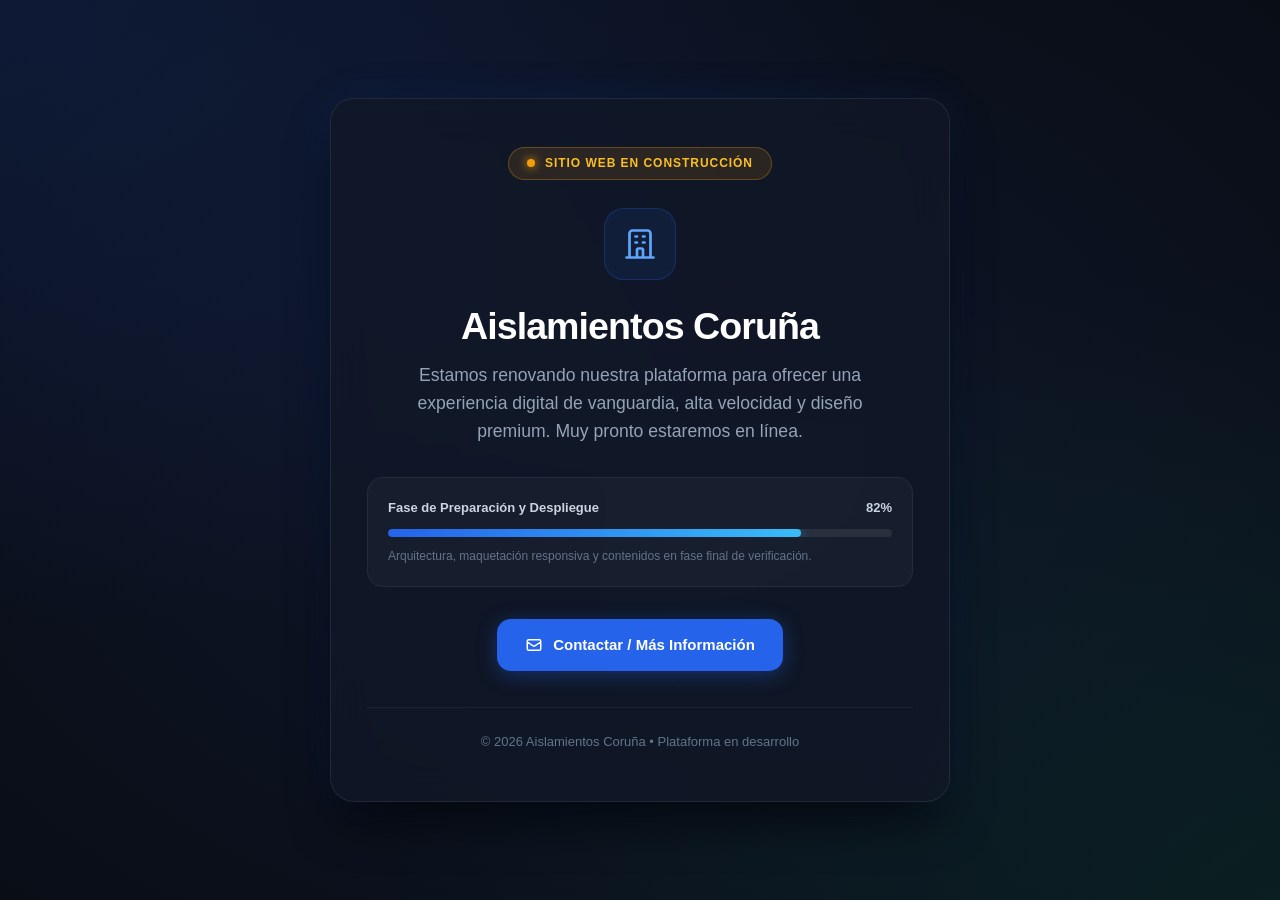
==== commit 062a33ec: "chore: Activar modo Sitio Web En Construcción" ====
--- a/index.html
+++ b/index.html
@@ -1,1964 +1,221 @@
-<!doctype html>
-<html class="no-js" lang="es">
-
+<!DOCTYPE html>
+<html lang="es">
 <head>
-    <meta charset="utf-8">
-    <meta http-equiv="x-ua-compatible" content="ie=edge">
-    <title>Aislamientos Coruña - Nord Project | Expertos en Aislamiento Térmico</title>
-    <meta name="description" content="En Aislamientos Coruña (Nord Project) somos especialistas en aislamiento térmico insuflado, trasdosado y proyectado para viviendas y calorifugado industrial. ¡Ahorra hasta el 40%!">
-    <meta name="viewport" content="width=device-width, initial-scale=1">
-
-    <link rel="shortcut icon" type="image/x-icon" href="assets/img/favicon.png">
-    <!-- Place favicon.ico in the root directory -->
-
-    <!-- CSS here -->
-    <link rel="stylesheet" href="assets/css/all.min.css">
-    <link rel="stylesheet" href="assets/css/animate.min.css">
-    <link rel="stylesheet" href="assets/css/bootstrap.min.css">
-    <link rel="stylesheet" href="assets/css/custom-animate.css">
-    <link rel="stylesheet" href="assets/css/icomoon.css">
-    <link rel="stylesheet" href="assets/css/jquery.magnific-popup.css">
-    <link rel="stylesheet" href="assets/css/nice-select.css">
-    <link rel="stylesheet" href="assets/css/nouislider.min.css">
-    <link rel="stylesheet" href="assets/css/nouislider.pips.css">
-    <link rel="stylesheet" href="assets/css/odometer.css">
-    <link rel="stylesheet" href="assets/css/slick.css">
-    <link rel="stylesheet" href="assets/css/swiper.min.css">
-
-    <link rel="stylesheet" href="assets/css/style.css">
-    <link rel="stylesheet" href="assets/css/responsive.css">
-
-
-    <script type="application/ld+json">
-    {
-      "@context": "https://schema.org",
-      "@type": "FAQPage",
-      "mainEntity": [
-        {
-          "@type": "Question",
-          "name": "¿Cómo funciona el aislamiento insuflado en A Coruña?",
-          "acceptedAnswer": {
-            "@type": "Answer",
-            "text": "Se realizan pequeñas perforaciones en las juntas del mortero de la fachada o en tabiques internos de la vivienda. A través de ellas se inyecta neumáticamente el material aislante (como lana de roca o celulosa) rellenando la cámara de aire por completo. Posteriormente, se sellan los orificios logrando un acabado idéntico al original en un solo día."
-          }
-        },
-        {
-          "@type": "Question",
-          "name": "¿Hay que salir de casa durante la instalación?",
-          "acceptedAnswer": {
-            "@type": "Answer",
-            "text": "No, en absoluto. Al tratarse de un sistema de aislamiento insuflado que se inyecta de forma limpia y rápida, no es necesario desalojar la vivienda. Puede seguir con su rutina diaria con total normalidad y comodidad mientras nuestros técnicos trabajan."
-          }
-        },
-        {
-          "@type": "Question",
-          "name": "¿Se rompen las paredes o se generan escombros?",
-          "acceptedAnswer": {
-            "@type": "Answer",
-            "text": "No se rompen ni se tiran tabiques. El proceso es mínimamente invasivo. Solo realizamos pequeñas perforaciones de apenas 2 a 3 cm de diámetro en las juntas de los ladrillos del exterior o del pladur interior. Tras rellenar la cámara de aire, sellamos los orificios de inmediato para que la superficie quede impecable y sin necesidad de obras molestas."
-          }
-        },
-        {
-          "@type": "Question",
-          "name": "¿Realmente ayuda a eliminar las humedades?",
-          "acceptedAnswer": {
-            "@type": "Answer",
-            "text": "Sí, el aislamiento insuflado es sumamente eficaz para eliminar las humedades por condensación. Al rellenar la cámara de aire, eliminamos las corrientes de aire internas y elevamos la temperatura de las paredes interiores, evitando que el vapor de agua condense en ellas y se forme moho."
-          }
-        },
-        {
-          "@type": "Question",
-          "name": "¿En cuánto tiempo se amortiza la inversión en aislamiento?",
-          "acceptedAnswer": {
-            "@type": "Answer",
-            "text": "La inversión se amortiza típicamente en un plazo de entre 2 y 4 años. Gracias al ahorro energético inmediato de hasta el 40% en facturas de calefacción y aire acondicionado, empezará a recuperar la inversión desde el primer mes y disfrutará de un mayor confort térmico."
-          }
-        }
-      ]
-    }
-    </script>
-
-
-    <style>
-        /* CSS Overrides for Aislamientos Coruña Xafran Integration */
-        :root {
-            --xafran-primary: #C5A059; /* Corporate Gold */
-            --xafran-primary-rgb: 197, 160, 89;
-            --thm-black: #12151A;
-        }
-        
-        .thm-btn {
-            background-color: #C5A059 !important;
-            color: #12151A !important;
-            font-weight: 800 !important;
-            border-radius: 8px !important;
-            transition: all 0.3s ease !important;
-        }
-        .thm-btn .txt {
-            position: relative;
-            z-index: 3 !important;
-            color: inherit !important;
-        }
-        .thm-btn::before {
-            background-color: #12151A !important; /* Dark hover background */
-            z-index: 1 !important;
-        }
-        .thm-btn::after {
-            background-color: #C5A059 !important;
-            z-index: -1 !important;
-        }
-        .thm-btn:hover {
-            color: #ffffff !important; /* White text on hover */
-        }
-        .thm-btn:hover .txt {
-            color: #ffffff !important;
-        }
-        .main-header-one__right-btn a.thm-btn {
-            background-color: #C5A059 !important;
-            color: #12151A !important;
-            box-shadow: 0 4px 12px rgba(197, 160, 89, 0.2) !important;
-            border-radius: 30px !important;
-        }
-        .main-header-one__right-btn a.thm-btn:hover {
-            box-shadow: 0 6px 15px rgba(197, 160, 89, 0.35) !important;
-            color: #ffffff !important; /* White text on hover */
-        }
-
-        /* Style native select dropdowns beautifully */
-        select.ignore {
-            width: 100% !important;
-            height: 50px !important;
-            border: 1px solid #E5E7EB !important;
-            border-radius: 8px !important;
-            padding: 0 1rem !important;
-            font-size: 0.95rem !important;
-            color: #12151A !important;
-            background-color: #F9F9FA !important;
-            appearance: none !important;
-            -webkit-appearance: none !important;
-            -moz-appearance: none !important;
-            background-image: url("data:image/svg+xml;charset=UTF-8,%3Csvg xmlns='http://www.w3.org/2000/svg' viewBox='0 0 24 24' fill='none' stroke='%23C5A059' stroke-width='3' stroke-linecap='round' stroke-linejoin='round'%3E%3Cpolyline points='6 9 12 15 18 9'%3E%3C/polyline%3E%3C/svg%3E") !important;
-            background-repeat: no-repeat !important;
-            background-position: right 1.25rem center !important;
-            background-size: 1rem !important;
-            padding-right: 2.5rem !important;
-            cursor: pointer !important;
-            transition: all 0.3s ease !important;
-        }
-        select.ignore:focus {
-            border-color: #C5A059 !important;
-            background-color: #ffffff !important;
-            box-shadow: 0 0 0 3px rgba(197, 160, 89, 0.15) !important;
-            outline: none !important;
-        }
-        /* Contact form select has 55px height to match input heights */
-        .contact-page__form select.ignore {
-            height: 55px !important;
-            background-color: #ffffff !important;
-        }
-        
-        /* Custom floating form card in Hero */
-        .hero-budget-form-card {
-            background: #ffffff;
-            border-radius: 12px;
-            padding: 2.5rem 2rem;
-            box-shadow: 0 15px 40px rgba(0,0,0,0.25);
-            border-top: 4px solid #C5A059;
-            text-align: left;
-            position: relative;
-            z-index: 10;
-        }
-        .hero-budget-form-card h3 {
-            font-size: 1.6rem;
-            font-weight: 800;
-            color: #12151A;
-            margin-bottom: 0.5rem;
-            font-family: 'Montserrat', sans-serif;
-            text-transform: none;
-        }
-        .hero-budget-form-card p {
-            font-size: 0.9rem;
-            color: #6B7280;
-            margin-bottom: 1.5rem;
-        }
-        .form-group-custom {
-            margin-bottom: 1.25rem;
-        }
-        .form-group-custom label {
-            font-size: 0.85rem;
-            font-weight: 700;
-            color: #12151A;
-            margin-bottom: 0.5rem;
-            display: block;
-            text-transform: uppercase;
-            letter-spacing: 0.5px;
-        }
-        .form-group-custom input, .form-group-custom select {
-            width: 100%;
-            border: 1px solid #E5E7EB;
-            border-radius: 8px;
-            padding: 0.75rem 1rem;
-            font-size: 0.95rem;
-            color: #12151A;
-            background-color: #F9F9FA;
-            transition: all 0.3s ease;
-        }
-        .form-group-custom input:focus, .form-group-custom select:focus {
-            border-color: #C5A059;
-            background-color: #ffffff;
-            box-shadow: 0 0 0 3px rgba(197, 160, 89, 0.15);
-            outline: none;
-        }
-        
-        .form-group-custom select {
-            height: auto !important;
-            appearance: auto !important;
-            -webkit-appearance: auto !important;
-        }
-        
-        /* Check icon red styling */
-        .hero-checklist {
-            padding-left: 0;
-        }
-        .hero-checklist li {
-            position: relative;
-            padding-left: 2rem;
-            margin-bottom: 1rem;
-            font-size: 1.05rem;
-            color: #ffffff;
-            list-style: none;
-            text-align: left;
-        }
-        .hero-checklist li i {
-            position: absolute;
-            left: 0;
-            top: 3px;
-            color: #E2C58A;
-            font-size: 1.2rem;
-        }
-        
-        /* Stats accent boxes */
-        .stats-count-box {
-            background-color: #12151A;
-            border-bottom: 3px solid #C5A059;
-            padding: 2.5rem 2rem;
-            border-radius: 8px;
-            text-align: center;
-            height: 100%;
-            box-shadow: 0 5px 15px rgba(0,0,0,0.02);
-            transition: transform 0.3s;
-        }
-        .stats-count-box:hover {
-            transform: translateY(-5px);
-        }
-        .stats-count-box h2 {
-            font-size: 2.75rem;
-            font-weight: 800;
-            color: #ffffff;
-            margin-bottom: 0.5rem;
-            font-family: 'Montserrat', sans-serif;
-        }
-        .stats-count-box h2 span.thm-clr {
-            color: #C5A059;
-        }
-        .stats-count-box p {
-            color: #9CA3AF;
-            font-size: 0.95rem;
-            margin-bottom: 0;
-            font-weight: 600;
-            text-transform: uppercase;
-            letter-spacing: 1px;
-        }
-        
-        /* Service Grid Styling */
-        .service-one__single {
-            position: relative;
-            background: #ffffff;
-            border: 1px solid #E5E7EB;
-            border-radius: 12px;
-            padding: 2.5rem 2rem;
-            margin-bottom: 30px;
-            transition: all 0.3s ease;
-            box-shadow: 0 5px 20px rgba(0,0,0,0.02);
-            height: calc(100% - 30px);
-            display: flex;
-            flex-direction: column;
-            justify-content: space-between;
-        }
-        .service-one__single:hover {
-            transform: translateY(-5px);
-            box-shadow: 0 15px 30px rgba(197, 160, 89, 0.06);
-            border-color: #C5A059;
-        }
-        .service-one__single .count-text {
-            position: absolute;
-            right: 25px;
-            top: 20px;
-            font-size: 2.25rem;
-            font-weight: 850;
-            color: rgba(197, 160, 89, 0.06);
-            font-family: 'Montserrat', sans-serif;
-        }
-        .service-thumb-xafran {
-            width: 100%;
-            height: 160px;
-            background-size: cover;
-            background-position: center;
-            border-radius: 8px;
-            margin-bottom: 1.5rem;
-            box-shadow: 0 4px 15px rgba(0,0,0,0.04);
-        }
-        .service-one__single h2 {
-            font-family: 'Montserrat', sans-serif !important;
-            font-size: 1.4rem !important;
-            font-weight: 700 !important;
-            margin-bottom: 0.75rem !important;
-            line-height: 1.3 !important;
-        }
-        .service-one__single h2 a {
-            color: #12151A !important;
-            transition: all 0.3s;
-        }
-        .service-one__single h2 a:hover {
-            color: #C5A059 !important;
-        }
-        .service-one__single p {
-            color: #4B5563 !important;
-            font-size: 0.95rem !important;
-            line-height: 1.6 !important;
-            margin-bottom: 1.5rem !important;
-            flex-grow: 1;
-        }
-        .service-one__single .btn-box a {
-            font-weight: 700;
-            color: #C5A059;
-            text-transform: uppercase;
-            font-size: 0.85rem;
-            letter-spacing: 0.5px;
-            display: inline-flex;
-            align-items: center;
-            gap: 5px;
-        }
-        .service-one__single .btn-box a:hover {
-            color: #12151A;
-        }
-        
-        /* Google Reviews slider cards */
-        .google-rating-stars-xafran {
-            color: #F59E0B;
-            font-size: 1rem;
-            margin-bottom: 0.5rem;
-            display: flex;
-            gap: 2px;
-        }
-        .google-reviewer-avatar-xafran {
-            width: 44px;
-            height: 44px;
-            border-radius: 50%;
-            display: flex;
-            align-items: center;
-            justify-content: center;
-            font-weight: 700;
-            color: #ffffff;
-            font-size: 1.1rem;
-            margin-right: 0.75rem;
-        }
-        
-        /* FAQs Accordion styling in Corporate Gold */
-        .faq-one__accrodion .accrodion-title h3 {
-            font-family: 'Montserrat', sans-serif !important;
-            font-weight: 700 !important;
-            font-size: 1.15rem !important;
-            color: #12151A !important;
-            transition: all 0.3s;
-        }
-        .faq-one__accrodion .accrodion.active .accrodion-title h3 {
-            color: #C5A059 !important;
-        }
-        .faq-one__accrodion .accrodion-title::after {
-            color: #C5A059 !important;
-        }
-        .faq-one__accrodion .accrodion.active .accrodion-title::after {
-            color: #12151A !important;
-            background-color: #C5A059 !important;
-        }
-        
-        /* Contact Page bottom card styling */
-        .contact-page-card-xafran {
-            background: #ffffff;
-            border-radius: 12px;
-            padding: 3rem;
-            box-shadow: 0 10px 30px rgba(0,0,0,0.03);
-            border-top: 4px solid #C5A059;
-            max-width: 800px;
-            margin: 0 auto;
-        }
-        
-        /* Elementor popup simulation styling */
-        #popup-elementor {
-            display: none;
-            position: fixed;
-            top: 0;
-            left: 0;
-            width: 100%;
-            height: 100%;
-            background-color: rgba(18,21,26,0.85);
-            z-index: 99999;
-            align-items: center;
-            justify-content: center;
-            padding: 1.5rem;
-        }
-        #popup-elementor.active {
-            display: flex;
-        }
-        .popup-card {
-            background: #ffffff;
-            border-radius: 12px;
-            max-width: 550px;
-            width: 100%;
-            padding: 2.5rem;
-            position: relative;
-            box-shadow: 0 20px 50px rgba(0,0,0,0.3);
-            border-top: 5px solid #C5A059;
-            animation: popupFade 0.4s ease;
-        }
-        @keyframes popupFade {
-            from { transform: scale(0.9); opacity: 0; }
-            to { transform: scale(1); opacity: 1; }
-        }
-        .popup-close-btn {
-            position: absolute;
-            right: 20px;
-            top: 20px;
-            font-size: 1.5rem;
-            color: #9CA3AF;
-            cursor: pointer;
-            transition: color 0.3s;
-        }
-        .popup-close-btn:hover {
-            color: #C5A059;
-        }
-
-        /* Custom Header Styling Improvements */
-        .main-header-one.style2.style3 {
-            background-color: #ffffff;
-            border-bottom: 1px solid #F3F4F6;
-        }
-        .main-header-one__inner {
-            height: 95px !important;
-            display: flex !important;
-            align-items: center !important;
-            justify-content: space-between !important;
-            padding: 0 15px !important;
-        }
-        .navbar-wrap ul {
-            display: flex !important;
-            align-items: center !important;
-            margin-bottom: 0 !important;
-        }
-        .navbar-wrap ul li a {
-            font-size: 15px !important;
-            font-weight: 700 !important;
-            color: #12151A !important;
-            padding: 35px 0 !important;
-            transition: color 0.3s ease !important;
-            text-transform: capitalize !important;
-        }
-        .navbar-wrap ul li.active a,
-        .navbar-wrap ul li:hover a {
-            color: #C5A059 !important;
-        }
-        .navbar-wrap ul li+li {
-            margin-left: 35px !important; /* Reduced from 60px to prevent wrapping */
-        }
-        
-        /* Spacing adjustment for smaller desktops */
-        @media (max-width: 1200px) {
-            .navbar-wrap ul li+li {
-                margin-left: 20px !important;
-            }
-            .navbar-wrap ul li a {
-                font-size: 14px !important;
-            }
-            .header-phone-box {
-                margin-right: 15px !important;
-            }
-        }
-        
-        /* Desktop header right block: Call info + button */
-        .header-phone-box {
-            display: flex;
-            align-items: center;
-            gap: 8px;
-            margin-right: 25px;
-        }
-        .header-phone-box i {
-            color: #C5A059;
-            font-size: 0.95rem;
-        }
-        .header-phone-box a {
-            color: #12151A;
-            font-weight: 750;
-            font-size: 0.95rem;
-            font-family: 'Montserrat', sans-serif;
-            text-decoration: none;
-            transition: color 0.3s ease;
-        }
-        .header-phone-box a:hover {
-            color: #C5A059;
-        }
-        .main-header-one__right {
-            display: flex !important;
-            align-items: center !important;
-            gap: 0 !important;
-        }
-        
-        /* Hide search container */
-        .header-search-box {
-            display: none !important;
-        }
-        
-        /* Responsive visibility */
-        @media (max-width: 991px) {
-            .header-phone-box,
-            .main-header-one__right-btn {
-                display: none !important;
-            }
-            .main-header-one__inner {
-                height: 80px !important;
-            }
-        }
-
-        /* Section title and subtitle size improvements */
-        .sec-title h2 {
-            font-size: 62px !important;
-            line-height: 72px !important;
-            font-weight: 900 !important;
-            letter-spacing: -0.02em !important;
-            text-transform: uppercase !important;
-        }
-        .sec-title .sub-title h5 {
-            font-size: 18px !important;
-            text-transform: uppercase !important;
-            letter-spacing: 3px !important;
-            font-weight: 800 !important;
-            margin-bottom: 15px !important;
-        }
-        @media (max-width: 767px) {
-            .sec-title h2 {
-                font-size: 34px !important;
-                line-height: 44px !important;
-            }
-            .sec-title .sub-title h5 {
-                font-size: 14px !important;
-            }
-        }
-
-        /* Hero height and custom styles */
-        .main-slider-three {
-            min-height: 90vh !important;
-            height: 90vh !important;
-            display: flex !important;
-            align-items: center !important;
-        }
-        @media (max-width: 767px) {
-            .main-slider-three {
-                height: auto !important;
-                min-height: auto !important;
-                padding: 100px 0 !important;
-            }
-        }
-        .hero-checklist li i {
-            color: #E2C58A !important;
-        }
-
-        /* Services section dark glassmorphism */
-        #servicios {
-            background: radial-gradient(circle at 50% 50%, #1E2229 0%, #0F1115 100%) !important;
-            border-top: 1px solid #1E2229 !important;
-            border-bottom: 1px solid #1E2229 !important;
-        }
-        .service-one__single {
-            background: rgba(255, 255, 255, 0.04) !important;
-            backdrop-filter: blur(12px) !important;
-            -webkit-backdrop-filter: blur(12px) !important;
-            border: 1px solid rgba(255, 255, 255, 0.08) !important;
-            border-radius: 16px !important;
-            box-shadow: 0 8px 32px 0 rgba(0, 0, 0, 0.3) !important;
-            transition: all 0.4s cubic-bezier(0.165, 0.84, 0.44, 1) !important;
-        }
-        .service-one__single:hover {
-            background: rgba(255, 255, 255, 0.08) !important;
-            border-color: #C5A059 !important;
-            transform: translateY(-8px) !important;
-            box-shadow: 0 12px 40px 0 rgba(197, 160, 89, 0.2) !important;
-        }
-        .service-one__single h2 a {
-            color: #ffffff !important;
-        }
-        .service-one__single h2 a:hover {
-            color: #E2C58A !important;
-        }
-        .service-one__single p {
-            color: #D1D5DB !important;
-        }
-        .service-one__single .count-text {
-            color: rgba(255, 255, 255, 0.03) !important;
-        }
-        .service-one__single .btn-box a {
-            color: #E2C58A !important;
-        }
-        .service-one__single .btn-box a:hover {
-            color: #ffffff !important;
-        }
-
-        /* 15 Years Experience Box Legibility */
-        .about-three__img1 .experience-box {
-            background-color: #C5A059 !important;
-            padding: 30px !important;
-            border-radius: 12px !important;
-            box-shadow: 0 10px 30px rgba(197, 160, 89, 0.25) !important;
-        }
-        .about-three__img1 .experience-box .counter-box h2 {
-            color: #12151A !important;
-        }
-        .about-three__img1 .experience-box .text-box p {
-            color: #12151A !important;
-            font-weight: 700 !important;
-        }
-
-        /* Team Section Dark background and cards */
-        #equipo {
-            background-color: #0F1115 !important;
-            border-top: 1px solid #1E2229 !important;
-            border-bottom: 1px solid #1E2229 !important;
-        }
-        .team-two__single {
-            background: #181B22 !important;
-            border: 1px solid #252A34 !important;
-            box-shadow: 0 10px 25px rgba(0,0,0,0.2) !important;
-            transition: all 0.3s ease !important;
-        }
-        .team-two__single:hover {
-            border-color: #C5A059 !important;
-            transform: translateY(-5px) !important;
-            box-shadow: 0 15px 35px rgba(197, 160, 89, 0.1) !important;
-        }
-
-        /* Contact Form Improvements */
-        .contact-page-card-xafran {
-            background: #ffffff !important;
-            border-radius: 16px !important;
-            padding: 3rem 2.5rem !important;
-            box-shadow: 0 15px 40px rgba(18, 21, 26, 0.08) !important;
-            border-top: 5px solid #C5A059 !important;
-            max-width: 800px;
-            margin: 0 auto;
-        }
-        .contact-page__form input[type="text"],
-        .contact-page__form input[type="tel"],
-        .contact-page__form select,
-        .contact-page__form textarea {
-            width: 100% !important;
-            height: 55px !important;
-            border: 1px solid #E5E7EB !important;
-            border-radius: 8px !important;
-            padding: 0.75rem 1.25rem !important;
-            font-size: 0.95rem !important;
-            color: #12151A !important;
-            background-color: #F9F9FA !important;
-            transition: all 0.3s ease !important;
-            font-family: 'Montserrat', sans-serif !important;
-        }
-        .contact-page__form textarea {
-            height: 140px !important;
-            resize: vertical !important;
-        }
-        .contact-page__form input:focus,
-        .contact-page__form select:focus,
-        .contact-page__form textarea:focus {
-            border-color: #C5A059 !important;
-            background-color: #ffffff !important;
-            box-shadow: 0 0 0 4px rgba(197, 160, 89, 0.15) !important;
-            outline: none !important;
-        }
-        .contact-page__form select {
-            appearance: auto !important;
-            -webkit-appearance: auto !important;
-            color: #4B5563 !important;
-        }
-        .contact-page__input-box {
-            margin-bottom: 20px !important;
-        }
-        .contact-page__btn button.thm-btn {
-            background-color: #C5A059 !important;
-            color: #12151A !important;
-            border-radius: 8px !important;
-            font-weight: 800 !important;
-            font-size: 1rem !important;
-            text-transform: uppercase !important;
-            letter-spacing: 1px !important;
-            box-shadow: 0 4px 15px rgba(197, 160, 89, 0.2) !important;
-            transition: all 0.3s ease !important;
-            height: 55px !important;
-            display: flex !important;
-            align-items: center !important;
-            justify-content: center !important;
-            width: 100% !important;
-        }
-        .contact-page__btn button.thm-btn:hover {
-            background-color: #12151A !important;
-            color: #ffffff !important;
-            box-shadow: 0 6px 20px rgba(18, 21, 26, 0.3) !important;
-        }
-
-        #servicios .sec-title h2,
-        #equipo .sec-title h2 {
-            color: #ffffff !important;
-        }
-        #servicios .sec-title .sub-title h5,
-        #equipo .sec-title .sub-title h5 {
-            color: #E2C58A !important;
-        }
-    
-        /* Custom Footer Style matching calorifugado.html */
-        .footer {
-            background-color: #12151A !important;
-            color: #F9FAFB !important;
-            padding: 5rem 0 2rem 0 !important;
-            border-top: 3px solid #C5A059 !important;
-            position: relative !important;
-            display: block !important;
-        }
-
-        .footer-top {
-            margin-bottom: 4rem !important;
-        }
-
-        .footer-top-grid {
-            display: grid !important;
-            grid-template-columns: 1fr !important;
-            gap: 3rem !important;
-        }
-
-        @media (min-width: 768px) {
-            .footer-top-grid {
-                grid-template-columns: repeat(2, 1fr) !important;
-            }
-        }
-
-        @media (min-width: 1024px) {
-            .footer-top-grid {
-                grid-template-columns: 1.2fr 0.8fr 1fr 1fr !important;
-            }
-        }
-
-        .footer-col h3 {
-            font-family: 'Montserrat', sans-serif !important;
-            font-size: 1.15rem !important;
-            margin-bottom: 1.5rem !important;
-            position: relative !important;
-            padding-bottom: 0.5rem !important;
-            color: #FFFFFF !important;
-            font-weight: 700 !important;
-            text-transform: none !important;
-        }
-
-        .footer-col h3::after {
-            content: '' !important;
-            position: absolute !important;
-            bottom: 0 !important;
-            left: 0 !important;
-            width: 40px !important;
-            height: 2px !important;
-            background-color: #C5A059 !important;
-        }
-
-        .footer-brand p {
-            font-size: 0.95rem !important;
-            color: #9CA3AF !important;
-            margin-top: 1rem !important;
-            line-height: 1.7 !important;
-        }
-
-        .footer-links {
-            list-style: none !important;
-            display: flex !important;
-            flex-direction: column !important;
-            gap: 0.85rem !important;
-            padding-left: 0 !important;
-            margin-bottom: 0 !important;
-        }
-
-        .footer-links a {
-            font-size: 0.95rem !important;
-            color: #9CA3AF !important;
-            text-decoration: none !important;
-            transition: all 0.3s ease !important;
-        }
-
-        .footer-links a:hover {
-            color: #E2C58A !important;
-            padding-left: 5px !important;
-        }
-
-        .footer-contact-info {
-            display: flex !important;
-            flex-direction: column !important;
-            gap: 1rem !important;
-        }
-
-        .footer-contact-item {
-            display: flex !important;
-            align-items: flex-start !important;
-            gap: 0.75rem !important;
-            font-size: 0.95rem !important;
-            color: #9CA3AF !important;
-        }
-
-        .footer-contact-item strong {
-            color: #FFFFFF !important;
-        }
-
-        .footer-contact-item span {
-            display: block !important;
-        }
-
-        .footer-contact-item a {
-            color: #E2C58A !important;
-            text-decoration: none !important;
-        }
-
-        .footer-map-placeholder {
-            width: 100% !important;
-            height: 200px !important;
-            background-color: #1E2229 !important;
-            border: 1px solid #2A2F3B !important;
-            border-radius: 8px !important;
-            position: relative !important;
-            overflow: hidden !important;
-        }
-
-        .footer-map-text {
-            position: absolute !important;
-            top: 50% !important;
-            left: 50% !important;
-            transform: translate(-50%, -50%) !important;
-            text-align: center !important;
-            font-size: 0.85rem !important;
-            color: #9CA3AF !important;
-            width: 90% !important;
-        }
-        
-        /* Nav logo styles in footer */
-        .footer-brand .nav-logo {
-            display: flex !important;
-            align-items: center !important;
-            gap: 0.75rem !important;
-            text-decoration: none !important;
-        }
-        
-        .footer-brand .nav-logo-symbol {
-            width: 48px !important;
-            height: 48px !important;
-            background: linear-gradient(135deg, #C5A059 0%, #E2C58A 50%, #A37F3B 100%) !important;
-            border-radius: 50% !important;
-            display: flex !important;
-            align-items: center !important;
-            justify-content: center !important;
-            position: relative !important;
-            box-shadow: 0 4px 6px -1px rgba(0, 0, 0, 0.1), 0 2px 4px -1px rgba(0, 0, 0, 0.06) !important;
-        }
-        
-        .footer-brand .nav-logo-symbol::after {
-            content: 'N' !important;
-            font-family: 'Montserrat', sans-serif !important;
-            font-weight: 800 !important;
-            font-size: 1.5rem !important;
-            color: #12151A !important;
-        }
-        
-        .footer-brand .nav-logo-title {
-            font-family: 'Montserrat', sans-serif !important;
-            font-weight: 800 !important;
-            font-size: 1.3rem !important;
-            letter-spacing: 0.05em !important;
-            color: #FFFFFF !important;
-            display: block !important;
-            line-height: 1.2 !important;
-        }
-        
-        .footer-brand .nav-logo-subtitle {
-            font-family: 'Montserrat', sans-serif !important;
-            font-weight: 600 !important;
-            font-size: 0.65rem !important;
-            letter-spacing: 0.1em !important;
-            color: #9CA3AF !important;
-            display: block !important;
-            margin-top: 2px !important;
-        }
-        
-        /* Testimonial slider equal heights */
-        .testimonials-two .swiper-wrapper {
-            display: flex !important;
-        }
-        .testimonials-two .swiper-slide {
-            height: auto !important;
-            display: flex !important;
-        }
-        .testimonials-two__single {
-            height: 100% !important;
-            min-height: auto !important;
-            width: 100% !important;
-            display: flex !important;
-            flex-direction: column !important;
-            justify-content: space-between !important;
-        }
-        .testimonials-two__single-top {
-            display: flex !important;
-            flex-direction: column !important;
-            align-items: flex-start !important;
-            justify-content: flex-start !important;
-            gap: 10px !important;
-        }
-</style>
-
+  <meta charset="UTF-8">
+  <meta name="viewport" content="width=device-width, initial-scale=1.0">
+  <meta name="robots" content="noindex, nofollow">
+  <title>Aislamientos Coruña - Nord Project | Sitio Web en Construcci&oacute;n</title>
+  <style>
+    *, *::before, *::after {
+      box-sizing: border-box;
+      margin: 0;
+      padding: 0;
+    }
+    body {
+      font-family: -apple-system, BlinkMacSystemFont, "Segoe UI", Roboto, "Helvetica Neue", Arial, sans-serif;
+      min-height: 100vh;
+      background: #090d16;
+      background-image: 
+        radial-gradient(at 0% 0%, rgba(37, 99, 235, 0.15) 0px, transparent 50%),
+        radial-gradient(at 100% 100%, rgba(16, 185, 129, 0.1) 0px, transparent 50%),
+        radial-gradient(at 50% 50%, rgba(15, 23, 42, 1) 0px, #090d16 100%);
+      color: #f8fafc;
+      display: flex;
+      align-items: center;
+      justify-content: center;
+      padding: 24px;
+      line-height: 1.6;
+      -webkit-font-smoothing: antialiased;
+    }
+    .container {
+      max-width: 620px;
+      width: 100%;
+      background: rgba(17, 24, 39, 0.78);
+      backdrop-filter: blur(20px);
+      -webkit-backdrop-filter: blur(20px);
+      border: 1px solid rgba(255, 255, 255, 0.08);
+      border-radius: 24px;
+      padding: 48px 36px;
+      text-align: center;
+      box-shadow: 
+        0 25px 50px -12px rgba(0, 0, 0, 0.8),
+        0 0 40px rgba(37, 99, 235, 0.12);
+      animation: fadeIn 0.8s ease-out;
+    }
+    @keyframes fadeIn {
+      from { opacity: 0; transform: translateY(16px); }
+      to { opacity: 1; transform: translateY(0); }
+    }
+    .badge {
+      display: inline-flex;
+      align-items: center;
+      gap: 10px;
+      padding: 6px 18px;
+      border-radius: 9999px;
+      background: rgba(245, 158, 11, 0.12);
+      border: 1px solid rgba(245, 158, 11, 0.3);
+      font-size: 12px;
+      font-weight: 700;
+      color: #fbbf24;
+      letter-spacing: 0.08em;
+      text-transform: uppercase;
+      margin-bottom: 28px;
+    }
+    .pulse-dot {
+      width: 8px;
+      height: 8px;
+      border-radius: 50%;
+      background: #f59e0b;
+      box-shadow: 0 0 10px #f59e0b;
+      animation: pulse 2s infinite ease-in-out;
+    }
+    @keyframes pulse {
+      0%, 100% { transform: scale(1); opacity: 1; }
+      50% { transform: scale(0.75); opacity: 0.4; }
+    }
+    .icon-wrapper {
+      width: 72px;
+      height: 72px;
+      margin: 0 auto 24px;
+      background: rgba(37, 99, 235, 0.1);
+      border: 1px solid rgba(37, 99, 235, 0.25);
+      border-radius: 20px;
+      display: flex;
+      align-items: center;
+      justify-content: center;
+      color: #60a5fa;
+    }
+    .icon-wrapper svg {
+      width: 36px;
+      height: 36px;
+    }
+    h1 {
+      font-size: clamp(1.75rem, 3.5vw, 2.35rem);
+      font-weight: 800;
+      line-height: 1.2;
+      color: #ffffff;
+      margin-bottom: 12px;
+      letter-spacing: -0.025em;
+    }
+    .subtitle {
+      font-size: clamp(1rem, 2vw, 1.1rem);
+      color: #94a3b8;
+      margin-bottom: 32px;
+      max-width: 500px;
+      margin-left: auto;
+      margin-right: auto;
+      font-weight: 400;
+    }
+    .progress-card {
+      background: rgba(255, 255, 255, 0.03);
+      border: 1px solid rgba(255, 255, 255, 0.06);
+      border-radius: 16px;
+      padding: 20px;
+      margin-bottom: 32px;
+      text-align: left;
+    }
+    .progress-header {
+      display: flex;
+      justify-content: space-between;
+      align-items: center;
+      font-size: 13px;
+      font-weight: 600;
+      color: #cbd5e1;
+      margin-bottom: 10px;
+    }
+    .progress-bar-bg {
+      height: 8px;
+      background: rgba(255, 255, 255, 0.08);
+      border-radius: 9999px;
+      overflow: hidden;
+    }
+    .progress-bar-fill {
+      height: 100%;
+      width: 82%;
+      background: linear-gradient(90deg, #2563eb, #38bdf8);
+      border-radius: 9999px;
+      box-shadow: 0 0 12px rgba(56, 189, 248, 0.5);
+    }
+    .progress-note {
+      font-size: 12px;
+      color: #64748b;
+      margin-top: 10px;
+    }
+    .btn-contact {
+      display: inline-flex;
+      align-items: center;
+      gap: 10px;
+      background: #2563eb;
+      color: #ffffff;
+      padding: 14px 28px;
+      border-radius: 14px;
+      font-size: 15px;
+      font-weight: 600;
+      text-decoration: none;
+      transition: all 0.25s ease;
+      box-shadow: 0 4px 20px rgba(37, 99, 235, 0.35);
+    }
+    .btn-contact:hover {
+      background: #1d4ed8;
+      transform: translateY(-2px);
+      box-shadow: 0 8px 25px rgba(37, 99, 235, 0.45);
+    }
+    .footer {
+      margin-top: 36px;
+      padding-top: 24px;
+      border-top: 1px solid rgba(255, 255, 255, 0.06);
+      font-size: 13px;
+      color: #64748b;
+    }
+    @media (max-width: 640px) {
+      .container {
+        padding: 32px 20px;
+        border-radius: 20px;
+      }
+      .btn-contact {
+        width: 100%;
+        justify-content: center;
+      }
+    }
+  </style>
 </head>
-
-<body class="body-dark-bg">
-
-    <!-- preloader -->
-    <div id="preloader">
-        <div id="loading-center">
-            <div class="loader">
-                <div class="loader-outter"></div>
-                <div class="loader-inner"></div>
-            </div>
-        </div>
+<body>
+  <main class="container">
+    <div class="badge">
+      <span class="pulse-dot"></span>
+      Sitio Web en Construcci&oacute;n
     </div>
-    <!-- preloader-end -->
-
-    <!-- Scroll-top -->
-    <button class="scroll-top scroll-to-target" data-target="html">
-        <i class="icon-top-arrow"></i>
-    </button>
-    <!-- Scroll-top-end-->
-
-    <div class="fix">
-
-        <!--Start Main Header One -->
-        <header class="main-header main-header-one style2 style3">
-            <div id="sticky-header" class="menu-area">
-                <div class="auto-container">
-                    <div class="menu-area__inner">
-                        <div class="mobile-nav-toggler"><i class="fas fa-bars"></i></div>
-                        <div class="menu-wrap">
-                            <nav class="menu-nav">
-                                <div class="main-header-one__inner">
-                                    <div class="main-header-one__left">
-                                        
-<div class="logo-box">
-    <a href="index.html" style="font-family: 'Montserrat', sans-serif; font-weight: 800; font-size: 1.3rem; color: #12151A; letter-spacing: 0.05em; display: flex; align-items: center; gap: 0.5rem; text-decoration: none;">
-        <span style="display: inline-block; width: 30px; height: 30px; background: #C5A059; border-radius: 50%; text-align: center; line-height: 30px; color: #ffffff; font-weight: 950; font-size: 0.9rem;">N</span>
-        NORT PROJECTS
+
+    <div class="icon-wrapper">
+      <svg fill="none" stroke="currentColor" viewBox="0 0 24 24" xmlns="http://www.w3.org/2000/svg">
+        <path stroke-linecap="round" stroke-linejoin="round" stroke-width="1.8" d="M19 21V5a2 2 0 00-2-2H7a2 2 0 00-2 2v16m14 0h2m-2 0h-5m-9 0H3m2 0h5M9 7h1m-1 4h1m4-4h1m-1 4h1m-5 10v-5a1 1 0 011-1h2a1 1 0 011 1v5m-4 0h4"></path>
+      </svg>
+    </div>
+
+    <h1>Aislamientos Coruña</h1>
+    <p class="subtitle">Estamos renovando nuestra plataforma para ofrecer una experiencia digital de vanguardia, alta velocidad y dise&ntilde;o premium. Muy pronto estaremos en l&iacute;nea.</p>
+
+    <div class="progress-card">
+      <div class="progress-header">
+        <span>Fase de Preparaci&oacute;n y Despliegue</span>
+        <span>82%</span>
+      </div>
+      <div class="progress-bar-bg">
+        <div class="progress-bar-fill"></div>
+      </div>
+      <p class="progress-note">Arquitectura, maquetaci&oacute;n responsiva y contenidos en fase final de verificaci&oacute;n.</p>
+    </div>
+
+    <a href="mailto:aitautimatizacion@gmail.com?subject=Consulta%20sobre%20Aislamientos%20Coru%C3%B1a%20-%20Nord%20Project" class="btn-contact">
+      <svg width="18" height="18" fill="none" stroke="currentColor" viewBox="0 0 24 24">
+        <path stroke-linecap="round" stroke-linejoin="round" stroke-width="2" d="M3 8l7.89 5.26a2 2 0 002.22 0L21 8M5 19h14a2 2 0 002-2V7a2 2 0 00-2-2H5a2 2 0 00-2 2v10a2 2 0 002 2z"></path>
+      </svg>
+      Contactar / M&aacute;s Informaci&oacute;n
     </a>
-</div>
-
-                                    </div>
-
-                                    <div class="main-header-three__middle">
-                                        <div class="navbar-wrap main-menu">
-                                            <ul class="navigation">
-                                                <li class="active"><a href="#inicio">Inicio</a></li>
-                                                <li><a href="#sobre-nosotros">Quiénes Somos</a></li>
-                                                <li><a href="#servicios">Servicios</a></li>
-                                                <li><a href="calorifugado.html">Calorifugado B2B</a></li>
-                                                <li><a href="#contacto">Contacto</a></li>
-                                            </ul>
-                                        </div>
-                                    </div>
-
-                                    <div class="main-header-one__right">
-                                        <div class="header-phone-box">
-                                            <i class="fas fa-phone-alt"></i>
-                                            <a href="tel:639878385">639 878 385</a>
-                                        </div>
-                                        <div class="main-header-one__right-btn">
-                                            <a href="#contacto" class="thm-btn"><span class="txt">Presupuesto</span></a>
-                                        </div>
-                                    </div>
-                                </div>
-                            </nav>
-                        </div>
-                    </div>
-
-                    <!-- Mobile Menu  -->
-                    <div class="mobile-menu">
-                        <nav class="menu-box">
-                            <div class="close-btn"><i class="fas fa-times"></i></div>
-                            <div class="nav-logo">
-                                <a href="index.html"><img src="assets/img/resource/logo-2.png" alt="Logo"></a>
-                            </div>
-                            <div class="menu-outer">
-                                <!--Here Menu Will Come Automatically Via Javascript / Same Menu as in Header-->
-                            </div>
-                            <div class="contact-info">
-                                <div class="icon-box"><span class="icon-call"></span>
-                                </div>
-                                <p><a href="tel:639878385">639 878 385</a></p>
-                            </div>
-                            <div class="social-links">
-                                <ul class="clearfix list-wrap">
-                                    <li><a href="#"><i class="fab fa-facebook-f"></i></a></li>
-                                    <li><a href="#"><i class="fab fa-twitter"></i></a></li>
-                                    <li><a href="#"><i class="fab fa-instagram"></i></a></li>
-                                    <li><a href="#"><i class="fab fa-linkedin-in"></i></a></li>
-                                    <li><a href="#"><i class="fab fa-youtube"></i></a></li>
-                                </ul>
-                            </div>
-                        </nav>
-                    </div>
-                    <div class="menu-backdrop"></div>
-                    <!-- End Mobile Menu -->
-                </div>
-            </div>
-        </header>
-        <!--End Main Header One -->
-
-        <!--Start Main Slider Three-->
-        
-        <!-- Start Main Hero -->
-        <section id="inicio" class="main-slider main-slider-three" style="background-image: linear-gradient(rgba(18, 21, 26, 0.72), rgba(18, 21, 26, 0.72)), url('assets/images/resources/feat-img3-1.webp'); background-size: cover; background-position: center; background-attachment: fixed; padding: 60px 0;">
-            <div class="container">
-                <div class="row align-items-center">
-                    <div class="col-xl-7 col-lg-7 text-left">
-                        <div class="main-slider-three__content" style="padding-top: 0; margin-bottom: 0; text-align: left;">
-                            <span style="color: #E2C58A; font-weight: 700; text-transform: uppercase; letter-spacing: 2px; font-size: 0.95rem; display: block; margin-bottom: 0.75rem; font-family: 'Montserrat', sans-serif;">Aislamiento Premium • Galicia</span>
-                            <h1 style="font-family: 'Montserrat', sans-serif; font-size: clamp(2.25rem, 5vw, 3.25rem); font-weight: 900; color: #ffffff; line-height: 1.15; margin-bottom: 1.5rem; text-transform: uppercase;">Aislamientos Coruña:<br><span style="color: #C5A059; font-weight: 800;">Soluciones Térmicas</span><br>que generan valor</h1>
-                            <p style="font-size: 1.1rem; color: rgba(255,255,255,0.9); margin-bottom: 2.25rem; line-height: 1.6; font-family: 'Roboto', sans-serif;">Protege tu chalet o piso del frío y elimina las humedades en 24 horas de forma limpia y profesional. Sin escombros ni molestias.</p>
-                            <ul class="hero-checklist">
-                                <li><i class="fas fa-check-circle"></i> Sin obras molestas en el interior de tu hogar.</li>
-                                <li><i class="fas fa-check-circle"></i> Ahorro garantizado de hasta el 40% en calefacción y aire acondicionado.</li>
-                                <li><i class="fas fa-check-circle"></i> Materiales certificados y máxima garantía por escrito.</li>
-                            </ul>
-                            <div style="margin-top: 2.5rem; display: flex; align-items: center; gap: 0.75rem; color: #ffffff;">
-                                <span style="color: #F59E0B; font-size: 1.25rem;">★ ★ ★ ★ ★</span>
-                                <span style="font-weight: 600; font-size: 0.95rem; font-family: 'Montserrat', sans-serif;">+500 viviendas aisladas con éxito en toda Galicia</span>
-                            </div>
-                        </div>
-                    </div>
-                    <div class="col-xl-5 col-lg-5">
-                        <div class="hero-budget-form-card">
-                            <span style="display: inline-block; background-color: #C5A059; color: #12151A; font-size: 0.8rem; font-weight: 800; padding: 0.35rem 1rem; border-radius: 999px; text-transform: uppercase; margin-bottom: 1rem; letter-spacing: 1px; box-shadow: 0 4px 10px rgba(197, 160, 89, 0.35);">Respuesta en 24h • Gratis</span>
-                            <h3>Calcula tu Presupuesto</h3>
-                            <p>Rellena el formulario y te asesoramos sin compromiso.</p>
-                            <form id="heroLeadForm" action="#" method="POST">
-                                <div class="form-group-custom">
-                                    <label for="heroName">Nombre completo</label>
-                                    <input type="text" id="heroName" placeholder="Tu nombre" required>
-                                </div>
-                                <div class="form-group-custom">
-                                    <label for="heroPhone">Teléfono de contacto</label>
-                                    <input type="tel" id="heroPhone" placeholder="Ej. 639 878 385" required>
-                                </div>
-                                <div class="form-group-custom">
-                                    <label for="heroService">Tipo de aislamiento</label>
-                                    <select id="heroService" class="ignore" required>
-                                        <option value="" disabled selected>Selecciona una opción</option>
-                                        <option value="insuflado">Aislamiento Insuflado</option>
-                                        <option value="trasdosado">Aislamiento Trasdosado</option>
-                                        <option value="proyectado">Aislamiento Proyectado</option>
-                                        <option value="sate">Aislamiento SATE (Fachadas)</option>
-                                        <option value="acustico">Aislamiento Acústico</option>
-                                        <option value="calorifugado">Calorifugado Industrial B2B</option>
-                                    </select>
-                                </div>
-                                <button type="submit" class="thm-btn" style="width: 100%; border: none; font-weight: 800; padding: 1rem; border-radius: 8px; text-transform: uppercase;"><span class="txt">Calcular Ahorro Gratis</span></button>
-                                <p style="margin-top: 1rem; margin-bottom: 0; font-size: 0.75rem; text-align: center; color: #9CA3AF;"><i class="fas fa-lock" style="color: #10B981;"></i> Tus datos están totalmente protegidos y cumplen con la RGPD.</p>
-                            </form>
-                        </div>
-                    </div>
-                </div>
-            </div>
-        </section>
-
-        <!--End Main Slider Three-->
-
-        <!--Start Feauture One-->
-        
-        <section class="feauture-one style2" style="padding: 60px 0; background-color: #F9F9FA;">
-            <div class="container">
-                <div class="row">
-                    <div class="col-xl-3 col-lg-6 col-md-6 mb-4 mb-xl-0">
-                        <div class="stats-count-box">
-                            <h2>15<span class="thm-clr">+</span></h2>
-                            <p>Años de Experiencia</p>
-                        </div>
-                    </div>
-                    <div class="col-xl-3 col-lg-6 col-md-6 mb-4 mb-xl-0">
-                        <div class="stats-count-box">
-                            <h2>500<span class="thm-clr">+</span></h2>
-                            <p>Viviendas Aisladas</p>
-                        </div>
-                    </div>
-                    <div class="col-xl-3 col-lg-6 col-md-6 mb-4 mb-md-0">
-                        <div class="stats-count-box">
-                            <h2>40<span class="thm-clr">%</span></h2>
-                            <p>Ahorro Medio</p>
-                        </div>
-                    </div>
-                    <div class="col-xl-3 col-lg-6 col-md-6">
-                        <div class="stats-count-box">
-                            <h2>100<span class="thm-clr">%</span></h2>
-                            <p>Garantía Escrita</p>
-                        </div>
-                    </div>
-                </div>
-            </div>
-        </section>
-
-        <!--End Feauture One-->
-
-        <!--Start About Three-->
-        
-        <section id="sobre-nosotros" class="about-three">
-            <div class="container">
-                <div class="row">
-                    <div class="col-xl-6">
-                        <div class="about-three__img">
-                            <div class="about-three__img1">
-                                <div class="inner">
-                                    <img src="assets/img/about/about-v3-img1.jpg" alt="Aislamientos Coruña">
-                                </div>
-                                <div class="experience-box" style="background-color: #C5A059;">
-                                    <div class="counter-box">
-                                        <h2 class="count"><span class="odometer" data-count="15">0</span></h2>
-                                    </div>
-                                    <div class="text-box">
-                                        <p>AÑOS DE <br> EXPERIENCIA <br> PROFESIONAL</p>
-                                    </div>
-                                </div>
-                            </div>
-                            <div class="about-three__img2">
-                                <ul>
-                                    <li>
-                                        <div class="about-three__img2-single">
-                                            <img src="assets/img/about/about-v3-img2.jpg" alt="Eficiencia Térmica">
-                                        </div>
-                                    </li>
-                                </ul>
-                            </div>
-                        </div>
-                    </div>
-                    <div class="col-xl-6">
-                        <div class="about-one__content">
-                            <div class="sec-title">
-                                <div class="sub-title">
-                                    <h5 style="color: #C5A059;">Quiénes Somos</h5>
-                                </div>
-                                <h2>Nort Projects CTI SL</h2>
-                            </div>
-                            <div class="about-one__content-text">
-                                <p style="color: #000000; font-size: 1rem; line-height: 1.6;">Somos especialistas en el control y la eficiencia térmica. Bajo nuestra marca <strong>Aislamientos Coruña (Nord Project)</strong>, aportamos confort a los hogares gallegos y soluciones de calorifugado técnico a empresas e industrias de toda Galicia.</p>
-                                <p style="color: #000000; font-size: 1rem; line-height: 1.6;">Nuestras técnicas garantizan un aislamiento térmico integral en cámaras de aire, tabiques y techos, reduciendo pérdidas energéticas de forma inmediata y eliminando humedades por condensación sin escombros.</p>
-                            </div>
-                            <ul class="about-one__content-list" style="padding-left: 0; margin-bottom: 2rem;">
-                                <li style="list-style: none; margin-bottom: 0.5rem; font-weight: 600; color: #000000;"><i class="fas fa-check-circle" style="color: #C5A059; margin-right: 0.5rem;"></i> Aislamiento sin obras en un solo día.</li>
-                                <li style="list-style: none; margin-bottom: 0.5rem; font-weight: 600; color: #000000;"><i class="fas fa-check-circle" style="color: #C5A059; margin-right: 0.5rem;"></i> Materiales de máxima calidad homologados por la UE.</li>
-                                <li style="list-style: none; margin-bottom: 0.5rem; font-weight: 600; color: #000000;"><i class="fas fa-check-circle" style="color: #C5A059; margin-right: 0.5rem;"></i> Diagnóstico gratuito y sin compromiso.</li>
-                            </ul>
-                            <div class="about-one__content-bottom">
-                                <div class="about-one__content-bottom-author-box">
-                                    <div class="text">
-                                        <h4>¿Quieres mejorar el confort de tu vivienda?</h4>
-                                        <p>Llámanos ahora al: <a href="tel:639878385" style="color: #C5A059; font-weight: 700;">639 878 385</a></p>
-                                    </div>
-                                </div>
-                            </div>
-                        </div>
-                    </div>
-                </div>
-            </div>
-        </section>
-
-        <!--End About Three-->
-
-        <!--Start Project Three-->
-        
-        <!-- Start CTA Banner 1 -->
-        <section class="call-to-action-one" style="padding: 80px 0;">
-            <div class="call-to-action-one__bg" style="background-image: linear-gradient(rgba(18, 21, 26, 0.75), rgba(18, 21, 26, 0.75)), url(assets/img/background/call-to-action-v1-bg.jpg); background-size: cover; background-position: center;"></div>
-            <div class="container">
-                <div class="call-to-action-one__inner">
-                    <div class="call-to-action-one__content text-center">
-                        <h2>¿Quieres eliminar las humedades y reducir el gasto en calefacción?</h2>
-                        <h3>Solicita tu Diagnóstico Termográfico Gratuito y sin Compromiso</h3>
-                        <div class="btn-box" style="margin-top: 2rem;">
-                            <a class="thm-btn" href="#contacto">
-                                <span class="txt">PEDIR DIAGNÓSTICO GRATIS</span>
-                            </a>
-                        </div>
-                    </div>
-                </div>
-            </div>
-        </section>
-        <!-- End CTA Banner 1 -->
-
-        <!-- Start Services Grid Section -->
-        <section id="servicios" class="service-one" style="padding: 100px 0; background: radial-gradient(circle at 50% 50%, #1E2229 0%, #0F1115 100%) !important; position: relative;">
-            <div class="container">
-                <div class="sec-title text-center">
-                    <div class="sub-title">
-                        <h5 style="color: #E2C58A;">Nuestros Servicios</h5>
-                    </div>
-                    <h2>Eficiencia Térmica Profesional</h2>
-                </div>
-                <div class="row">
-                    <!-- Service 1 -->
-                    <div class="col-xl-4 col-lg-6 col-md-6 wow animated fadeInUp" data-wow-delay="0.1s">
-                        <div class="service-one__single">
-                            <div class="count-text">01</div>
-                            <div class="service-one__single-inner" style="padding: 0;">
-                                <div class="service-thumb-xafran" style="background-image: url(assets/images/resources/insuflado_thumb.webp);"></div>
-                                <h2><a href="#contacto">Aislamiento Insuflado</a></h2>
-                                <p>Inyección de lana de roca o celulosa en la cámara de aire de las fachadas en solo un día, sin obras interiores ni pérdida de espacio útil.</p>
-                                <div class="btn-box">
-                                    <a href="#contacto">Más información <span class="icon-plus"></span></a>
-                                </div>
-                            </div>
-                        </div>
-                    </div>
-                    <!-- Service 2 -->
-                    <div class="col-xl-4 col-lg-6 col-md-6 wow animated fadeInUp" data-wow-delay="0.2s">
-                        <div class="service-one__single">
-                            <div class="count-text">02</div>
-                            <div class="service-one__single-inner" style="padding: 0;">
-                                <div class="service-thumb-xafran" style="background-image: url(assets/images/resources/why-choose-img1-2.webp);"></div>
-                                <h2><a href="#contacto">Aislamiento Trasdosado</a></h2>
-                                <p>Instalación interior de paneles aislantes tras placas de yeso laminado (pladur) para maximizar el aislamiento acústico y térmico residencial.</p>
-                                <div class="btn-box">
-                                    <a href="#contacto">Más información <span class="icon-plus"></span></a>
-                                </div>
-                            </div>
-                        </div>
-                    </div>
-                    <!-- Service 3 -->
-                    <div class="col-xl-4 col-lg-6 col-md-6 wow animated fadeInUp" data-wow-delay="0.3s">
-                        <div class="service-one__single">
-                            <div class="count-text">03</div>
-                            <div class="service-one__single-inner" style="padding: 0;">
-                                <div class="service-thumb-xafran" style="background-image: url(assets/images/resources/why-choose-img1-3.webp);"></div>
-                                <h2><a href="#contacto">Aislamiento Proyectado</a></h2>
-                                <p>Aplicación continua de espuma de poliuretano para el sellado perfecto y sin juntas de puentes térmicos en cubiertas, techos y desvanes.</p>
-                                <div class="btn-box">
-                                    <a href="#contacto">Más información <span class="icon-plus"></span></a>
-                                </div>
-                            </div>
-                        </div>
-                    </div>
-                    <!-- Service 4 -->
-                    <div class="col-xl-4 col-lg-6 col-md-6 wow animated fadeInUp" data-wow-delay="0.4s">
-                        <div class="service-one__single">
-                            <div class="count-text">04</div>
-                            <div class="service-one__single-inner" style="padding: 0;">
-                                <div class="service-thumb-xafran" style="background-image: url(assets/images/resources/worker_insulation.webp);"></div>
-                                <h2><a href="#contacto">Aislamiento SATE</a></h2>
-                                <p>Sistemas de Aislamiento Térmico Exterior para la rehabilitación integral de fachadas, suprimiendo puentes térmicos y mejorando la estética.</p>
-                                <div class="btn-box">
-                                    <a href="#contacto">Más información <span class="icon-plus"></span></a>
-                                </div>
-                            </div>
-                        </div>
-                    </div>
-                    <!-- Service 5 -->
-                    <div class="col-xl-4 col-lg-6 col-md-6 wow animated fadeInUp" data-wow-delay="0.5s">
-                        <div class="service-one__single">
-                            <div class="count-text">05</div>
-                            <div class="service-one__single-inner" style="padding: 0;">
-                                <div class="service-thumb-xafran" style="background-image: url(assets/img/service/service-v2-single-bg.jpg);"></div>
-                                <h2><a href="#contacto">Aislamiento Acústico</a></h2>
-                                <p>Soluciones acústicas específicas para la insonorización de techos, suelos y paredes frente a ruidos molestos aéreos y de impacto exterior.</p>
-                                <div class="btn-box">
-                                    <a href="#contacto">Más información <span class="icon-plus"></span></a>
-                                </div>
-                            </div>
-                        </div>
-                    </div>
-                    <!-- Service 6 -->
-                    <div class="col-xl-4 col-lg-6 col-md-6 wow animated fadeInUp" data-wow-delay="0.6s">
-                        <div class="service-one__single">
-                            <div class="count-text">06</div>
-                            <div class="service-one__single-inner" style="padding: 0;">
-                                <div class="service-thumb-xafran" style="background-image: url(assets/images/resources/feat-img3-2.webp);"></div>
-                                <h2><a href="#contacto">Calorifugado Industrial B2B</a></h2>
-                                <p>Revestimiento térmico metálico y aislante para tuberías de fluidos, conductos de aire y calderas industriales, optimizando costes energéticos.</p>
-                                <div class="btn-box">
-                                    <a href="#contacto">Más información <span class="icon-plus"></span></a>
-                                </div>
-                            </div>
-                        </div>
-                    </div>
-                </div>
-            </div>
-        </section>
-        <!-- End Services Grid Section -->
-
-        <!--End Project Three-->
-
-        <!--Start Awards One-->
-        
-        <!-- Start Why Choose Us Section -->
-        <section id="ventajas" class="why-choose-us-one" style="padding: 100px 0; background-color: #F9F9FA;">
-            <div class="container">
-                <div class="row align-items-center">
-                    <div class="col-xl-6">
-                        <div class="why-choose-us-one__img">
-                            <img src="assets/images/resources/why_choose_crew_1780544581901.webp" alt="Aislamientos Coruña ventajas" style="border-radius: 12px; box-shadow: 0 10px 30px rgba(0,0,0,0.05); width: 100%;">
-                        </div>
-                    </div>
-                    <div class="col-xl-6">
-                        <div class="why-choose-us-one__content" style="padding-left: 2rem;">
-                            <div class="sec-title">
-                                <div class="sub-title">
-                                    <h5 style="color: #C5A059;">Nuestras Ventajas</h5>
-                                </div>
-                                <h2>Por qué elegir a Aislamientos Coruña</h2>
-                            </div>
-                            <div class="why-choose-us-one__content-list" style="margin-top: 2rem;">
-                                <div class="why-choose-us-one__single-item" style="margin-bottom: 1.5rem; display: flex; gap: 1rem;">
-                                    <div class="number" style="font-weight:800; font-size: 1.5rem; color: #C5A059;">01</div>
-                                    <div class="text">
-                                        <h4 style="font-weight: 700; margin-bottom: 0.25rem;">Técnicos Especialistas</h4>
-                                        <p style="margin-bottom:0; font-size: 0.95rem; color: #000000; font-weight: 500;">Equipos de técnicos homologados con formación certificada en aislamiento residencial e industrial.</p>
-                                    </div>
-                                </div>
-                                <div class="why-choose-us-one__single-item" style="margin-bottom: 1.5rem; display: flex; gap: 1rem;">
-                                    <div class="number" style="font-weight:800; font-size: 1.5rem; color: #C5A059;">02</div>
-                                    <div class="text">
-                                        <h4 style="font-weight: 700; margin-bottom: 0.25rem;">Materiales Homologados</h4>
-                                        <p style="margin-bottom:0; font-size: 0.95rem; color: #000000; font-weight: 500;">Uso de materiales certificados de máxima calidad y rendimiento térmico garantizado.</p>
-                                    </div>
-                                </div>
-                                <div class="why-choose-us-one__single-item" style="display: flex; gap: 1rem;">
-                                    <div class="number" style="font-weight:800; font-size: 1.5rem; color: #C5A059;">03</div>
-                                    <div class="text">
-                                        <h4 style="font-weight: 700; margin-bottom: 0.25rem;">Ahorro Inmediato sin Obras</h4>
-                                        <p style="margin-bottom:0; font-size: 0.95rem; color: #000000; font-weight: 500;">Reduce tu factura energética hasta un 40% desde el primer día con instalaciones limpias en solo 24 horas.</p>
-                                    </div>
-                                </div>
-                            </div>
-                        </div>
-                    </div>
-                </div>
-            </div>
-        </section>
-        <!-- End Why Choose Us Section -->
-
-        <!--End Awards One-->
-
-        <!--Start Brand Two-->
-        <div class="brand-one brand-one--two">
-            <div class="container">
-                <div class="thm-swiper__slider swiper-container" data-swiper-options='{"spaceBetween": 100, "slidesPerView": 5, "autoplay": { "delay": 5000 }, "breakpoints": {
-                                            "0": {
-                                                "spaceBetween": 30,
-                                                "slidesPerView": 1
-                                            },
-                                            "375": {
-                                                "spaceBetween": 30,
-                                                "slidesPerView": 1
-                                            },
-                                            "575": {
-                                                "spaceBetween": 30,
-                                                "slidesPerView": 2
-                                            },
-                                            "768": {
-                                                "spaceBetween": 30,
-                                                "slidesPerView": 3
-                                            },
-                                            "992": {
-                                                "spaceBetween": 30,
-                                                "slidesPerView": 4
-                                            },
-                                            "1200": {
-                                                "spaceBetween": 30,
-                                                "slidesPerView": 5
-                                            }
-                                        }}'>
-                    <div class="swiper-wrapper">
-                        <div class="swiper-slide">
-                            <div class="img-box">
-                                <img src="assets/img/brand/brand-v2-img1.png" alt="#">
-                            </div>
-
-                            <div class="img-box2">
-                                <img src="assets/img/brand/brand-v2-img6.png" alt="#">
-                            </div>
-                        </div>
-
-                        <div class="swiper-slide">
-                            <div class="img-box">
-                                <img src="assets/img/brand/brand-v2-img2.png" alt="#">
-                            </div>
-
-                            <div class="img-box2">
-                                <img src="assets/img/brand/brand-v2-img7.png" alt="#">
-                            </div>
-                        </div>
-
-                        <div class="swiper-slide">
-                            <div class="img-box">
-                                <img src="assets/img/brand/brand-v2-img3.png" alt="#">
-                            </div>
-
-                            <div class="img-box2">
-                                <img src="assets/img/brand/brand-v2-img8.png" alt="#">
-                            </div>
-                        </div>
-
-                        <div class="swiper-slide">
-                            <div class="img-box">
-                                <img src="assets/img/brand/brand-v2-img4.png" alt="#">
-                            </div>
-
-                            <div class="img-box2">
-                                <img src="assets/img/brand/brand-v2-img9.png" alt="#">
-                            </div>
-                        </div>
-
-                        <div class="swiper-slide">
-                            <div class="img-box">
-                                <img src="assets/img/brand/brand-v2-img5.png" alt="#">
-                            </div>
-
-                            <div class="img-box2">
-                                <img src="assets/img/brand/brand-v2-img10.png" alt="#">
-                            </div>
-                        </div>
-
-                        <div class="swiper-slide">
-                            <div class="img-box">
-                                <img src="assets/img/brand/brand-v2-img1.png" alt="#">
-                            </div>
-
-                            <div class="img-box2">
-                                <img src="assets/img/brand/brand-v2-img6.png" alt="#">
-                            </div>
-                        </div>
-
-                        <div class="swiper-slide">
-                            <div class="img-box">
-                                <img src="assets/img/brand/brand-v2-img2.png" alt="#">
-                            </div>
-
-                            <div class="img-box2">
-                                <img src="assets/img/brand/brand-v2-img7.png" alt="#">
-                            </div>
-                        </div>
-
-                        <div class="swiper-slide">
-                            <div class="img-box">
-                                <img src="assets/img/brand/brand-v2-img3.png" alt="#">
-                            </div>
-
-                            <div class="img-box2">
-                                <img src="assets/img/brand/brand-v2-img8.png" alt="#">
-                            </div>
-                        </div>
-
-                        <div class="swiper-slide">
-                            <div class="img-box">
-                                <img src="assets/img/brand/brand-v2-img4.png" alt="#">
-                            </div>
-
-                            <div class="img-box2">
-                                <img src="assets/img/brand/brand-v2-img9.png" alt="#">
-                            </div>
-                        </div>
-
-                        <div class="swiper-slide">
-                            <div class="img-box">
-                                <img src="assets/img/brand/brand-v2-img5.png" alt="#">
-                            </div>
-
-                            <div class="img-box2">
-                                <img src="assets/img/brand/brand-v2-img10.png" alt="#">
-                            </div>
-                        </div>
-                    </div>
-                </div>
-            </div>
-        </div>
-        <!--End Brand Two -->
-
-        <!-- Duplicate Why Choose Us section removed -->
-
-        <!--Start Feauture Two-->
-        
-        <!-- Start CTA Banner 2 -->
-        <section class="call-to-action-one" style="padding: 80px 0;">
-            <div class="call-to-action-one__bg" style="background-image: linear-gradient(rgba(18, 21, 26, 0.75), rgba(18, 21, 26, 0.75)), url(assets/img/background/call-to-action-v1-bg.jpg); background-size: cover; background-position: center;"></div>
-            <div class="container">
-                <div class="call-to-action-one__inner">
-                    <div class="call-to-action-one__content text-center">
-                        <h2>Aislamiento térmico industrial de alto rendimiento (B2B)</h2>
-                        <h3>Calorifugado de tuberías, depósitos y conductos en Galicia</h3>
-                        <div class="btn-box" style="margin-top: 2rem;">
-                            <a class="thm-btn" href="#contacto">
-                                <span class="txt">SOLICITAR ESTUDIO TÉCNICO B2B</span>
-                            </a>
-                        </div>
-                    </div>
-                </div>
-            </div>
-        </section>
-        <!-- End CTA Banner 2 -->
-
-        <!--End Feauture Two-->
-
-        <!--Start Video One-->
-        
-        <!-- Start Testimonials Section -->
-        <section class="testimonials-two" style="padding: 100px 0; background-color: #ffffff;">
-            <div class="testimonials-two__pattern" style="background-image: url(assets/img/pattern/testimonials-v2-pattern.png);"></div>
-            <div class="container">
-                <div class="sec-title text-center">
-                    <div class="sub-title">
-                        <h5 style="color: #C5A059;">Opiniones</h5>
-                    </div>
-                    <h2>Opiniones verificadas en Google</h2>
-                </div>
-                <div class="thm-swiper__slider swiper-container" data-swiper-options='{"spaceBetween": 30,
-                    "slidesPerView": 3,
-                    "loop": true,
-                    "pagination": {
-                        "el": "#testimonials-two__pagination",
-                        "type": "bullets",
-                        "clickable": true
-                        },
-                    "autoplay": { "delay": 5000 },
-                    "breakpoints": {
-                        "0": {
-                            "spaceBetween": 30,
-                            "slidesPerView": 1
-                        },
-                        "768": {
-                            "spaceBetween": 30,
-                            "slidesPerView": 2
-                        },
-                        "992": {
-                            "spaceBetween": 30,
-                            "slidesPerView": 3
-                        }
-                    }
-                }'>
-                    <div class="swiper-wrapper">
-                        <!-- Review 1 -->
-                        <div class="swiper-slide">
-                            <div class="testimonials-two__single" style="background: #F9F9FA; padding: 2.25rem 2rem; border-radius: 12px; border: 1px solid #E5E7EB; min-height: 280px; display: flex; flex-direction: column; justify-content: space-between;">
-                                <div class="testimonials-two__single-top" style="margin-bottom: 1rem;">
-                                    <div class="google-rating-stars-xafran"><span>★</span><span>★</span><span>★</span><span>★</span><span>★</span></div>
-                                    <p style="color: #111827; font-weight: 500; font-size: 0.95rem; line-height: 1.6; font-style: italic; margin-bottom: 0;">"El trabajo de aislamiento insuflado en mi chalet fue espectacular. Lo completaron en un solo día, dejaron toda la casa limpia y notamos el ahorro energético de inmediato."</p>
-                                </div>
-                                <div style="display: flex; align-items: center; justify-content: space-between;">
-                                    <div style="display: flex; align-items: center;">
-                                        <div class="google-reviewer-avatar-xafran" style="background-color: #3b82f6;">M</div>
-                                        <div>
-                                            <h4 style="font-size: 0.95rem; font-weight: 700; margin-bottom: 0;">María R.</h4>
-                                            <span style="font-size: 0.75rem; color: #6B7280;">Oleiros (A Coruña)</span>
-                                        </div>
-                                    </div>
-                                    <i class="fab fa-google" style="color: #4285F4; font-size: 1.25rem;"></i>
-                                </div>
-                            </div>
-                        </div>
-                        <!-- Review 2 -->
-                        <div class="swiper-slide">
-                            <div class="testimonials-two__single" style="background: #F9F9FA; padding: 2.25rem 2rem; border-radius: 12px; border: 1px solid #E5E7EB; min-height: 280px; display: flex; flex-direction: column; justify-content: space-between;">
-                                <div class="testimonials-two__single-top" style="margin-bottom: 1rem;">
-                                    <div class="google-rating-stars-xafran"><span>★</span><span>★</span><span>★</span><span>★</span><span>★</span></div>
-                                    <p style="color: #111827; font-weight: 500; font-size: 0.95rem; line-height: 1.6; font-style: italic; margin-bottom: 0;">"Contratamos el calorifugado de las líneas de vapor de nuestra nave de producción. Muy profesionales, cumplieron con todas las exigencias de seguridad y el acabado es excelente."</p>
-                                </div>
-                                <div style="display: flex; align-items: center; justify-content: space-between;">
-                                    <div style="display: flex; align-items: center;">
-                                        <div class="google-reviewer-avatar-xafran" style="background-color: #10b981;">C</div>
-                                        <div>
-                                            <h4 style="font-size: 0.95rem; font-weight: 700; margin-bottom: 0;">Carlos V.</h4>
-                                            <span style="font-size: 0.75rem; color: #6B7280;">Arteixo (A Coruña)</span>
-                                        </div>
-                                    </div>
-                                    <i class="fab fa-google" style="color: #4285F4; font-size: 1.25rem;"></i>
-                                </div>
-                            </div>
-                        </div>
-                        <!-- Review 3 -->
-                        <div class="swiper-slide">
-                            <div class="testimonials-two__single" style="background: #F9F9FA; padding: 2.25rem 2rem; border-radius: 12px; border: 1px solid #E5E7EB; min-height: 280px; display: flex; flex-direction: column; justify-content: space-between;">
-                                <div class="testimonials-two__single-top" style="margin-bottom: 1rem;">
-                                    <div class="google-rating-stars-xafran"><span>★</span><span>★</span><span>★</span><span>★</span><span>★</span></div>
-                                    <p style="color: #111827; font-weight: 500; font-size: 0.95rem; line-height: 1.6; font-style: italic; margin-bottom: 0;">"Buscábamos quitar las humedades por condensación en la Zapateira. Realizaron el aislamiento térmico insuflado y el cambio ha sido radical: adiós al moho y al frío."</p>
-                                </div>
-                                <div style="display: flex; align-items: center; justify-content: space-between;">
-                                    <div style="display: flex; align-items: center;">
-                                        <div class="google-reviewer-avatar-xafran" style="background-color: #f59e0b;">M</div>
-                                        <div>
-                                            <h4 style="font-size: 0.95rem; font-weight: 700; margin-bottom: 0;">Manuel P.</h4>
-                                            <span style="font-size: 0.75rem; color: #6B7280;">A Coruña</span>
-                                        </div>
-                                    </div>
-                                    <i class="fab fa-google" style="color: #4285F4; font-size: 1.25rem;"></i>
-                                </div>
-                            </div>
-                        </div>
-                        <!-- Review 4 -->
-                        <div class="swiper-slide">
-                            <div class="testimonials-two__single" style="background: #F9F9FA; padding: 2.25rem 2rem; border-radius: 12px; border: 1px solid #E5E7EB; min-height: 280px; display: flex; flex-direction: column; justify-content: space-between;">
-                                <div class="testimonials-two__single-top" style="margin-bottom: 1rem;">
-                                    <div class="google-rating-stars-xafran"><span>★</span><span>★</span><span>★</span><span>★</span><span>★</span></div>
-                                    <p style="color: #111827; font-weight: 500; font-size: 0.95rem; line-height: 1.6; font-style: italic; margin-bottom: 0;">"Excelentes profesionales. Israel nos explicó todo, Víctor coordinó la obra de forma impecable y el equipo de instaladores trabajó de manera limpia. Totalmente recomendados."</p>
-                                </div>
-                                <div style="display: flex; align-items: center; justify-content: space-between;">
-                                    <div style="display: flex; align-items: center;">
-                                        <div class="google-reviewer-avatar-xafran" style="background-color: #ec4899;">E</div>
-                                        <div>
-                                            <h4 style="font-size: 0.95rem; font-weight: 700; margin-bottom: 0;">Elena S.</h4>
-                                            <span style="font-size: 0.75rem; color: #6B7280;">Sada (A Coruña)</span>
-                                        </div>
-                                    </div>
-                                    <i class="fab fa-google" style="color: #4285F4; font-size: 1.25rem;"></i>
-                                </div>
-                            </div>
-                        </div>
-                    </div>
-                    <div class="swiper-pagination" id="testimonials-two__pagination" style="margin-top: 2rem; position: static;"></div>
-                </div>
-            </div>
-        </section>
-        <!-- End Testimonials Section -->
-
-        <!--End Video One-->
-
-        <!-- Start Testimonials Two -->
-        
-        <!-- Start Team Section -->
-        <section id="equipo" class="team-two" style="padding: 100px 0; background-color: #0F1115 !important;">
-            <div class="container">
-                <div class="sec-title text-center">
-                    <div class="sub-title">
-                        <h5 style="color: #E2C58A;">Nuestro Equipo</h5>
-                    </div>
-                    <h2>Profesionales a tu servicio</h2>
-                </div>
-                <div class="row">
-                    <!-- Member 1 -->
-                    <div class="col-xl-3 col-lg-6 col-md-6 wow fadeInUp" data-wow-delay=".1s">
-                        <div class="team-two__single" style="margin-bottom: 30px; background: #12151A; border-radius: 12px; overflow: hidden; box-shadow: 0 10px 25px rgba(0,0,0,0.15); border: 1px solid #1E2229; padding: 25px 15px; display: flex; flex-direction: column; align-items: center; justify-content: center; text-align: center;">
-                            <div style="width: 110px; height: 100px; border-radius: 8px; overflow: hidden; border: 2px solid #E2C58A; margin-bottom: 15px; box-shadow: 0 4px 8px rgba(0,0,0,0.2);">
-                                <img src="assets/images/resources/team-img2-1.webp" alt="Israel Moreno" style="width: 100%; height: 100%; object-fit: cover;">
-                            </div>
-                            <div class="content-box" style="position: static !important; background: transparent !important; width: 100% !important; padding: 0 !important; opacity: 1 !important; visibility: visible !important; transform: none !important;">
-                                <h3 style="font-size: 1.2rem; font-weight: 700; margin-bottom: 5px;"><a href="#contacto" style="color: #ffffff; text-decoration: none; transition: color 0.3s;">Israel Moreno</a></h3>
-                                <p style="color: #E2C58A; font-size: 0.85rem; font-weight: 700; margin-bottom: 0; text-transform: uppercase; letter-spacing: 0.5px;">Asesor Comercial</p>
-                            </div>
-                        </div>
-                    </div>
-                    <!-- Member 2 -->
-                    <div class="col-xl-3 col-lg-6 col-md-6 wow fadeInUp" data-wow-delay=".2s">
-                        <div class="team-two__single" style="margin-bottom: 30px; background: #12151A; border-radius: 12px; overflow: hidden; box-shadow: 0 10px 25px rgba(0,0,0,0.15); border: 1px solid #1E2229; padding: 25px 15px; display: flex; flex-direction: column; align-items: center; justify-content: center; text-align: center;">
-                            <div style="width: 110px; height: 100px; border-radius: 8px; overflow: hidden; border: 2px solid #E2C58A; margin-bottom: 15px; box-shadow: 0 4px 8px rgba(0,0,0,0.2);">
-                                <img src="assets/images/resources/team-img2-2.webp" alt="Víctor" style="width: 100%; height: 100%; object-fit: cover;">
-                            </div>
-                            <div class="content-box" style="position: static !important; background: transparent !important; width: 100% !important; padding: 0 !important; opacity: 1 !important; visibility: visible !important; transform: none !important;">
-                                <h3 style="font-size: 1.2rem; font-weight: 700; margin-bottom: 5px;"><a href="#contacto" style="color: #ffffff; text-decoration: none; transition: color 0.3s;">Víctor</a></h3>
-                                <p style="color: #E2C58A; font-size: 0.85rem; font-weight: 700; margin-bottom: 0; text-transform: uppercase; letter-spacing: 0.5px;">Responsable de Obras</p>
-                            </div>
-                        </div>
-                    </div>
-                    <!-- Member 3 -->
-                    <div class="col-xl-3 col-lg-6 col-md-6 wow fadeInUp" data-wow-delay=".3s">
-                        <div class="team-two__single" style="margin-bottom: 30px; background: #12151A; border-radius: 12px; overflow: hidden; box-shadow: 0 10px 25px rgba(0,0,0,0.15); border: 1px solid #1E2229; padding: 25px 15px; display: flex; flex-direction: column; align-items: center; justify-content: center; text-align: center;">
-                            <div style="width: 110px; height: 100px; border-radius: 8px; overflow: hidden; border: 2px solid #E2C58A; margin-bottom: 15px; box-shadow: 0 4px 8px rgba(0,0,0,0.2);">
-                                <img src="assets/images/resources/team-img2-3.webp" alt="Rosa" style="width: 100%; height: 100%; object-fit: cover;">
-                            </div>
-                            <div class="content-box" style="position: static !important; background: transparent !important; width: 100% !important; padding: 0 !important; opacity: 1 !important; visibility: visible !important; transform: none !important;">
-                                <h3 style="font-size: 1.2rem; font-weight: 700; margin-bottom: 5px;"><a href="#contacto" style="color: #ffffff; text-decoration: none; transition: color 0.3s;">Rosa</a></h3>
-                                <p style="color: #E2C58A; font-size: 0.85rem; font-weight: 700; margin-bottom: 0; text-transform: uppercase; letter-spacing: 0.5px;">Administración y Calidad</p>
-                            </div>
-                        </div>
-                    </div>
-                    <!-- Member 4 -->
-                    <div class="col-xl-3 col-lg-6 col-md-6 wow fadeInUp" data-wow-delay=".4s">
-                        <div class="team-two__single" style="margin-bottom: 30px; background: #12151A; border-radius: 12px; overflow: hidden; box-shadow: 0 10px 25px rgba(0,0,0,0.15); border: 1px solid #1E2229; padding: 25px 15px; display: flex; flex-direction: column; align-items: center; justify-content: center; text-align: center;">
-                            <div style="width: 110px; height: 100px; border-radius: 8px; overflow: hidden; border: 2px solid #E2C58A; margin-bottom: 15px; box-shadow: 0 4px 8px rgba(0,0,0,0.2);">
-                                <img src="assets/images/resources/team-img2-4.webp" alt="Técnicos de Instalación" style="width: 100%; height: 100%; object-fit: cover;">
-                            </div>
-                            <div class="content-box" style="position: static !important; background: transparent !important; width: 100% !important; padding: 0 !important; opacity: 1 !important; visibility: visible !important; transform: none !important;">
-                                <h3 style="font-size: 1.2rem; font-weight: 700; margin-bottom: 5px;"><a href="#contacto" style="color: #ffffff; text-decoration: none; transition: color 0.3s;">Técnicos de Instalación</a></h3>
-                                <p style="color: #E2C58A; font-size: 0.85rem; font-weight: 700; margin-bottom: 0; text-transform: uppercase; letter-spacing: 0.5px;">Operarios Homologados</p>
-                            </div>
-                        </div>
-                    </div>
-                </div>
-            </div>
-        </section>
-        <!-- End Team Section -->
-
-        <!-- End Testimonials Two -->
-
-        <!-- Start Team Two -->
-        
-        <!-- Start FAQ Section -->
-        <section id="faq" class="faq-one" style="padding: 100px 0; background-color: #ffffff;">
-            <div class="container">
-                <div class="sec-title text-center">
-                    <div class="sub-title">
-                        <h5 style="color: #C5A059;">Dudas y Preguntas</h5>
-                    </div>
-                    <h2>Preguntas Frecuentes sobre Aislamiento en A Coruña</h2>
-                </div>
-                <div class="row">
-                    <div class="col-xl-8 offset-xl-2 col-lg-10 offset-lg-1">
-                        <ul class="accrodion-grp faq-one__accrodion" data-grp-name="faq-one-accrodion">
-                            <li class="accrodion">
-                                <div class="accrodion-title">
-                                    <h3>¿Cómo funciona el aislamiento insuflado en A Coruña?</h3>
-                                </div>
-                                <div class="accrodion-content">
-                                    <div class="inner">
-                                        <p>Se realizan pequeñas perforaciones en las juntas del mortero de la fachada o en tabiques internos de la vivienda. A través de ellas se inyecta neumáticamente el material aislante (como lana de roca o celulosa) rellenando la cámara de aire por completo. Posteriormente, se sellan los orificios logrando un acabado idéntico al original en un solo día.</p>
-                                    </div>
-                                </div>
-                            </li>
-                            <li class="accrodion">
-                                <div class="accrodion-title">
-                                    <h3>¿Hay que salir de casa durante la instalación?</h3>
-                                </div>
-                                <div class="accrodion-content">
-                                    <div class="inner">
-                                        <p>No, en absoluto. Al tratarse de un sistema de aislamiento insuflado que se inyecta de forma limpia y rápida, no es necesario desalojar la vivienda. Puede seguir con su rutina diaria con total normalidad y comodidad mientras nuestros técnicos trabajan.</p>
-                                    </div>
-                                </div>
-                            </li>
-                            <li class="accrodion">
-                                <div class="accrodion-title">
-                                    <h3>¿Se rompen las paredes o se generan escombros?</h3>
-                                </div>
-                                <div class="accrodion-content">
-                                    <div class="inner">
-                                        <p>No se rompen ni se tiran tabiques. El proceso es mínimamente invasivo. Solo realizamos pequeñas perforaciones de apenas 2 a 3 cm de diámetro en las juntas de los ladrillos del exterior o del pladur interior. Tras rellenar la cámara de aire, sellamos los orificios de inmediato para que la superficie quede impecable y sin necesidad de obras molestas.</p>
-                                    </div>
-                                </div>
-                            </li>
-                            <li class="accrodion">
-                                <div class="accrodion-title">
-                                    <h3>¿Realmente ayuda a eliminar las humedades?</h3>
-                                </div>
-                                <div class="accrodion-content">
-                                    <div class="inner">
-                                        <p>Sí, el aislamiento insuflado es sumamente eficaz para eliminar las humedades por condensación. Al rellenar la cámara de aire, eliminamos las corrientes de aire internas y elevamos la temperatura de las paredes interiores, evitando que el vapor de agua condense en ellas y se forme moho.</p>
-                                    </div>
-                                </div>
-                            </li>
-                            <li class="accrodion">
-                                <div class="accrodion-title">
-                                    <h3>¿En cuánto tiempo se amortiza la inversión en aislamiento?</h3>
-                                </div>
-                                <div class="accrodion-content">
-                                    <div class="inner">
-                                        <p>La inversión se amortiza típicamente en un plazo de entre 2 y 4 años. Gracias al ahorro energético inmediato de hasta el 40% en facturas de calefacción y aire acondicionado, empezará a recuperar la inversión desde el primer mes y disfrutará de un mayor confort térmico.</p>
-                                    </div>
-                                </div>
-                            </li>
-                        </ul>
-                    </div>
-                </div>
-            </div>
-        </section>
-        <!-- End FAQ Section -->
-
-        <!-- End Team Two -->
-
-
-        <!-- Start Blog One -->
-        
-        <!-- Start Contact Form Section -->
-        <section id="contacto" class="contact-page" style="padding: 100px 0; background-color: #F9F9FA;">
-            <div class="container">
-                <div class="sec-title text-center">
-                    <div class="sub-title">
-                        <h5 style="color: #C5A059;">Contacto</h5>
-                    </div>
-                    <h2>Pide tu Presupuesto Gratis</h2>
-                </div>
-                <div class="row">
-                    <div class="col-xl-12">
-                        <div class="contact-page-card-xafran">
-                            <form action="#" method="POST" class="contact-page__form" id="customLeadForm">
-                                <div class="row">
-                                    <div class="col-xl-6 col-lg-6 col-md-6 col-sm-12">
-                                        <div class="contact-page__input-box">
-                                            <input type="text" placeholder="Nombre completo*" name="name" id="c_name" required>
-                                        </div>
-                                    </div>
-                                    <div class="col-xl-6 col-lg-6 col-md-6 col-sm-12">
-                                        <div class="contact-page__input-box">
-                                            <input type="tel" placeholder="Teléfono de contacto*" name="phone" id="c_phone" required>
-                                        </div>
-                                    </div>
-                                </div>
-                                <div class="row">
-                                    <div class="col-xl-12">
-                                        <div class="contact-page__input-box" style="margin-bottom: 20px;">
-                                            <select name="service_type" id="c_type" class="ignore" required>
-                                                <option value="" disabled selected>Servicio Requerido*</option>
-                                                <option value="insuflado">Aislamiento Insuflado (Casas/Pisos)</option>
-                                                <option value="trasdosado">Aislamiento Trasdosado (Pladur)</option>
-                                                <option value="proyectado">Aislamiento Proyectado (Techos/Cubiertas)</option>
-                                                <option value="sate">Aislamiento SATE (Fachadas)</option>
-                                                <option value="acustico">Aislamiento Acústico (Insonorización)</option>
-                                                <option value="calorifugado">Calorifugado Industrial B2B</option>
-                                            </select>
-                                        </div>
-                                    </div>
-                                </div>
-                                <div class="row">
-                                    <div class="col-xl-12">
-                                        <div class="contact-page__input-box">
-                                            <textarea name="message" id="c_msg" placeholder="Detalles del proyecto (Opcional)..."></textarea>
-                                        </div>
-                                        <div class="contact-page__btn">
-                                            <button class="thm-btn" type="submit" style="border: none;">
-                                                <span class="txt">Enviar Solicitud Gratis</span>
-                                            </button>
-                                        </div>
-                                    </div>
-                                </div>
-                            </form>
-                        </div>
-                    </div>
-                </div>
-            </div>
-        </section>
-        <!-- End Contact Form Section -->
-
-        <!-- End Blog One -->
-
-
-        <!-- Start Footer One -->
-        <footer class="footer">
-        <div class="container footer-top">
-            <div class="footer-top-grid">
-                <!-- Col 1: Brand -->
-                <div class="footer-col footer-brand">
-                    <a href="index.html" class="nav-logo" style="margin-bottom: 1rem;">
-                        <div class="nav-logo-symbol"></div>
-                        <div class="nav-logo-text">
-                            <span class="nav-logo-title" style="color: var(--color-light);">NORT PROJECTS</span>
-                            <span class="nav-logo-subtitle" style="color: var(--text-muted);">CTI · CALORIFUGADOS</span>
-                        </div>
-                    </a>
-                    <p>División técnica de revestimiento térmico industrial para plantas químicas, refinerías y fábricas. Eficiencia de fluidos garantizada.</p>
-                </div>
-
-                <!-- Col 2: Services links -->
-                <div class="footer-col">
-                    <h3>Servicios</h3>
-                    <ul class="footer-links">
-                        <li><a href="#especificaciones">Calorifugado Tuberías</a></li>
-                        <li><a href="#especificaciones">Depósitos y Silos</a></li>
-                        <li><a href="#especificaciones">Calderas Industriales</a></li>
-                        <li><a href="index.html">Aislamiento Residencial</a></li>
-                    </ul>
-                </div>
-
-                <!-- Col 3: Contact details -->
-                <div class="footer-col">
-                    <h3>Contacto</h3>
-                    <div class="footer-contact-info">
-                        <div class="footer-contact-item">
-                            <span>
-                                <strong>Teléfono:</strong>
-                                <a href="tel:639878385" style="color: var(--color-gold-light);">639 878 385</a>
-                            </span>
-                        </div>
-                        <div class="footer-contact-item">
-                            <span>
-                                <strong>Email:</strong>
-                                <a href="mailto:norprojetcsctisl@gmail.com" style="color: var(--color-gold-light);">norprojetcsctisl@gmail.com</a>
-                            </span>
-                        </div>
-                        <div class="footer-contact-item">
-                            <span>
-                                <strong>Ubicación:</strong>
-                                A Coruña, Galicia.<br>Trabajamos en toda la comunidad.
-                            </span>
-                        </div>
-                    </div>
-                </div>
-
-                <!-- Col 4: Maps / Local SEO -->
-                <div class="footer-col">
-                    <h3>Localización</h3>
-                    <div class="footer-map-placeholder">
-                        <iframe src="https://maps.google.com/maps?q=Calle%20Roma%2C%209%2C%2015008%2C%20A%20Coru%C3%B1a&t=&z=13&ie=UTF8&iwloc=&output=embed" width="100%" height="100%" style="border:0;" allowfullscreen="" loading="lazy" referrerpolicy="no-referrer-when-downgrade"></iframe>
-                    </div>
-                </div>
-            </div>
-        </div>
-
-            <!-- Start Footer Bottom -->
-        <div class="footer-bottom" style="background-color: #0b0d10; border-top: 1px solid #1E2229; padding: 20px 0; margin: 0; width: 100%;">
-            <div class="container">
-                <div style="display: flex; flex-wrap: wrap; justify-content: center; align-items: center; gap: 8px 24px; text-align: center; font-size: 14px; font-family: var(--global-font-family, sans-serif); color: #9CA3AF; width: 100%;">
-                    
-                    <div>
-                      Nord Project | Todos los Derechos Reservados.
-                    </div>
-                    
-                    <div style="display: flex; align-items: center; justify-content: center; gap: 4px;">
-                      Diseñado con 
-                      <img draggable="false" role="img" class="emoji" alt="❤" src="https://s.w.org/images/core/emoji/17.0.2/svg/2764.svg" style="width: 14px; height: 14px;"> 
-                      por <a href="https://seolife.es" rel="nofollow" style="color: #ffffff; text-decoration: none; font-weight: 600;">SEOLife.es</a>
-                    </div>
-                    
-                    <div>
-                      <a href="/politica-privacidad/" rel="nofollow" style="color: #9CA3AF; text-decoration: none;">Política de Privacidad</a> 
-                      | 
-                      <a href="/politica-cookies/" rel="nofollow" style="color: #9CA3AF; text-decoration: none;">Política de Cookies</a>
-                    </div>
-
-                </div>
-            </div>
-        </div>
-        <!-- End Footer Bottom -->
-        </footer>
-        <!--End Footer One -->
-    </div>
-
-
-
-
-    <!-- JS here -->
-    <script src="assets/js/jquery-3.6.0.min.js"></script>
-    <script src="assets/js/ajax-form.js"></script>
-    <script src="assets/js/bootstrap.min.js"></script>
-    <script src="assets/js/jquery.appear.js"></script>
-    <script src="assets/js/jquery.circleType.js"></script>
-    <script src="assets/js/jquery.lettering.min.js"></script>
-    <script src="assets/js/jquery.magnific-popup.min.js"></script>
-    <script src="assets/js/jquery.nice-select.min.js"></script>
-    <script src="assets/js/jquery.odometer.min.js"></script>
-    <script src="assets/js/jquery-sidebar-content.js"></script>
-    <script src="assets/js/nouislider.min.js"></script>
-    <script src="assets/js/slick.min.js"></script>
-    <script src="assets/js/swiper.min.js"></script>
-    <script src="assets/js/wow.min.js"></script>
-    <script src="assets/vendor/TweenMax.min.js"></script>
-
-
-    <script src="assets/js/main.js"></script>
-
-
+
+    <footer class="footer">
+      <p>&copy; 2026 Aislamientos Coruña &bull; Plataforma en desarrollo</p>
+    </footer>
+  </main>
 </body>
-
-</html>+</html>
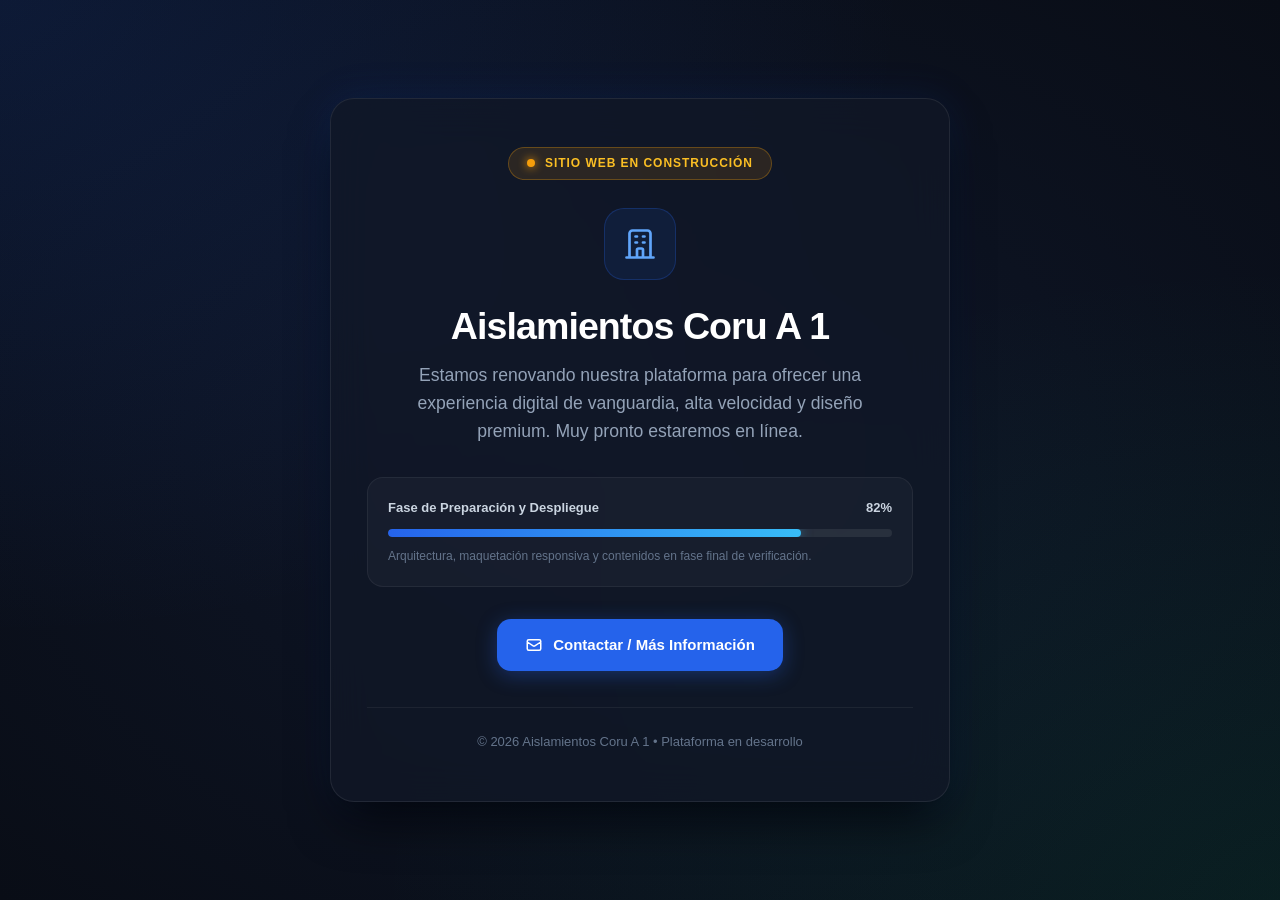
==== commit 2d8a4c0d: "chore: Activar modo Sitio Web En Construcción" ====
--- a/index.html
+++ b/index.html
@@ -4,7 +4,7 @@
   <meta charset="UTF-8">
   <meta name="viewport" content="width=device-width, initial-scale=1.0">
   <meta name="robots" content="noindex, nofollow">
-  <title>Aislamientos Coruña - Nord Project | Sitio Web en Construcci&oacute;n</title>
+  <title>Aislamientos Coru A 1 | Sitio Web en Construcci&oacute;n</title>
   <style>
     *, *::before, *::after {
       box-sizing: border-box;
@@ -192,7 +192,7 @@
       </svg>
     </div>
 
-    <h1>Aislamientos Coruña</h1>
+    <h1>Aislamientos Coru A 1</h1>
     <p class="subtitle">Estamos renovando nuestra plataforma para ofrecer una experiencia digital de vanguardia, alta velocidad y dise&ntilde;o premium. Muy pronto estaremos en l&iacute;nea.</p>
 
     <div class="progress-card">
@@ -206,7 +206,7 @@
       <p class="progress-note">Arquitectura, maquetaci&oacute;n responsiva y contenidos en fase final de verificaci&oacute;n.</p>
     </div>
 
-    <a href="mailto:aitautimatizacion@gmail.com?subject=Consulta%20sobre%20Aislamientos%20Coru%C3%B1a%20-%20Nord%20Project" class="btn-contact">
+    <a href="mailto:aitautimatizacion@gmail.com?subject=Consulta%20sobre%20Aislamientos%20Coru%20A%201" class="btn-contact">
       <svg width="18" height="18" fill="none" stroke="currentColor" viewBox="0 0 24 24">
         <path stroke-linecap="round" stroke-linejoin="round" stroke-width="2" d="M3 8l7.89 5.26a2 2 0 002.22 0L21 8M5 19h14a2 2 0 002-2V7a2 2 0 00-2-2H5a2 2 0 00-2 2v10a2 2 0 002 2z"></path>
       </svg>
@@ -214,7 +214,7 @@
     </a>
 
     <footer class="footer">
-      <p>&copy; 2026 Aislamientos Coruña &bull; Plataforma en desarrollo</p>
+      <p>&copy; 2026 Aislamientos Coru A 1 &bull; Plataforma en desarrollo</p>
     </footer>
   </main>
 </body>
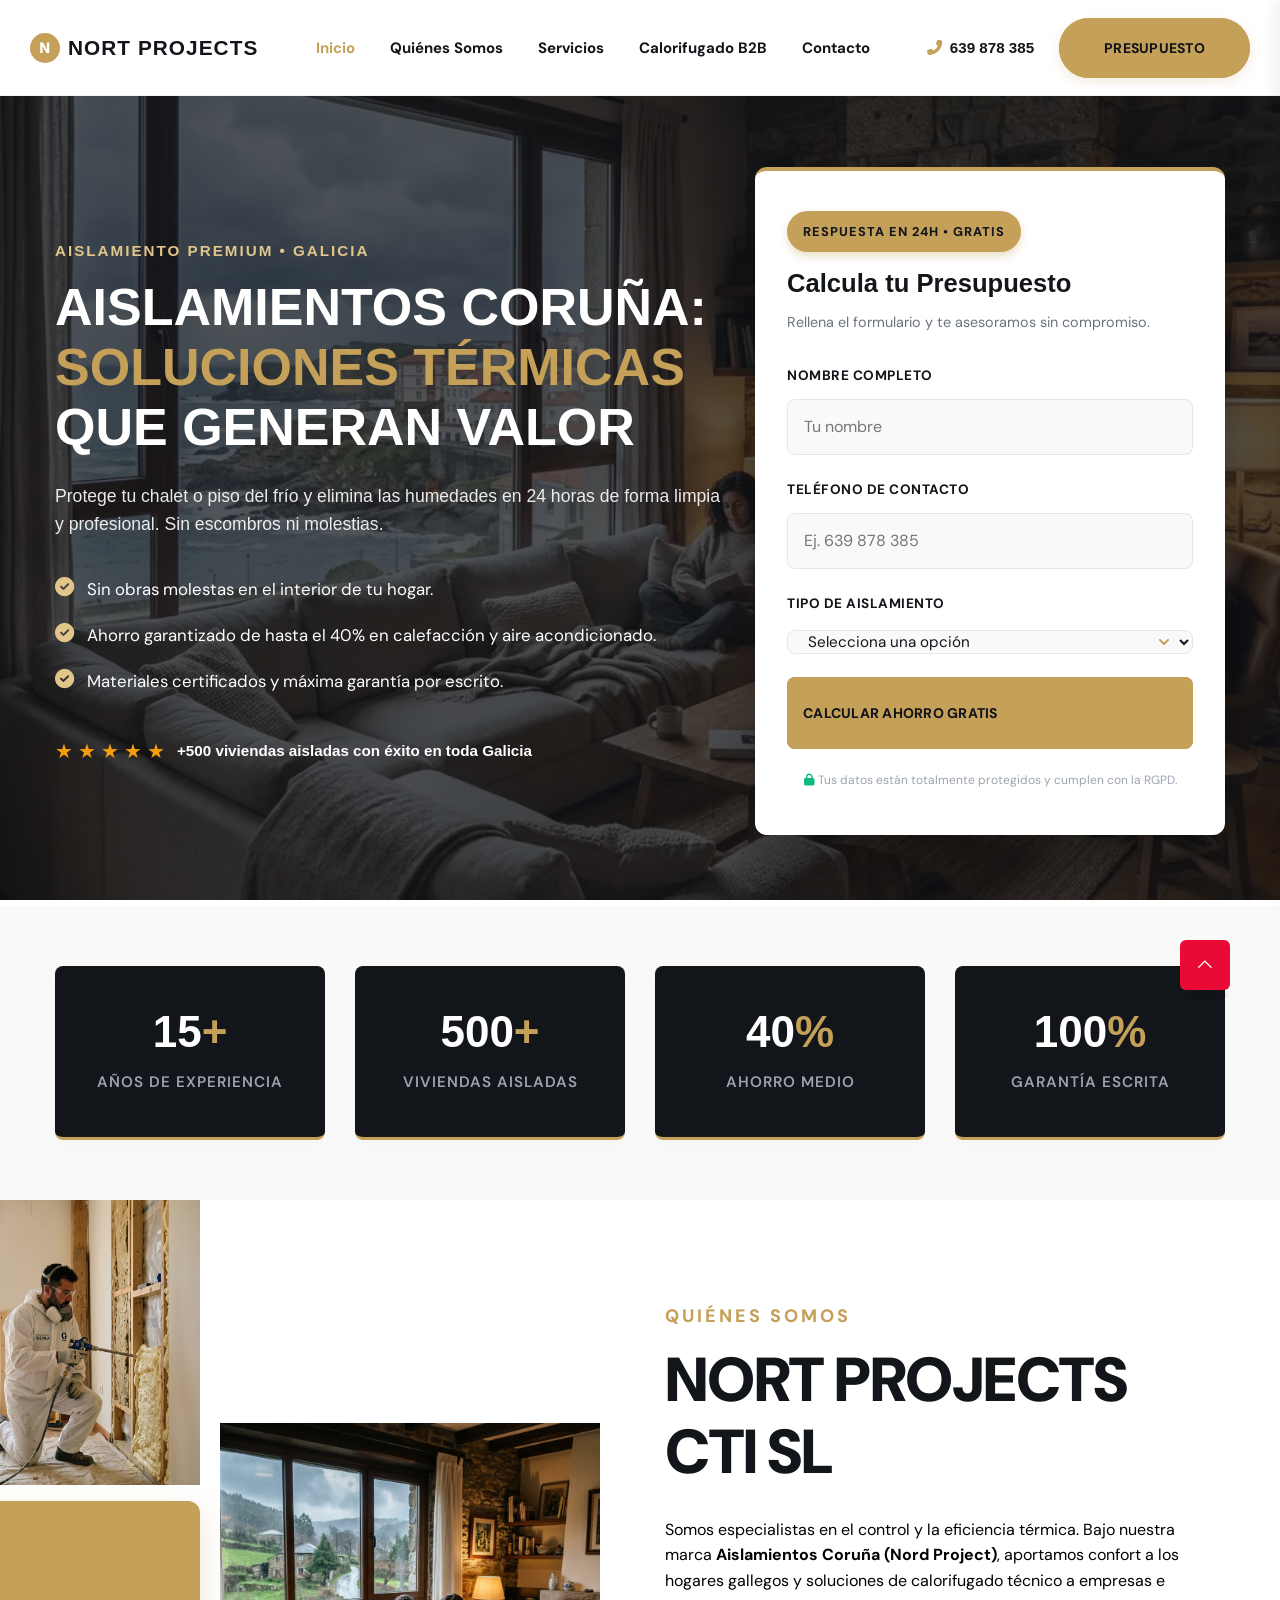
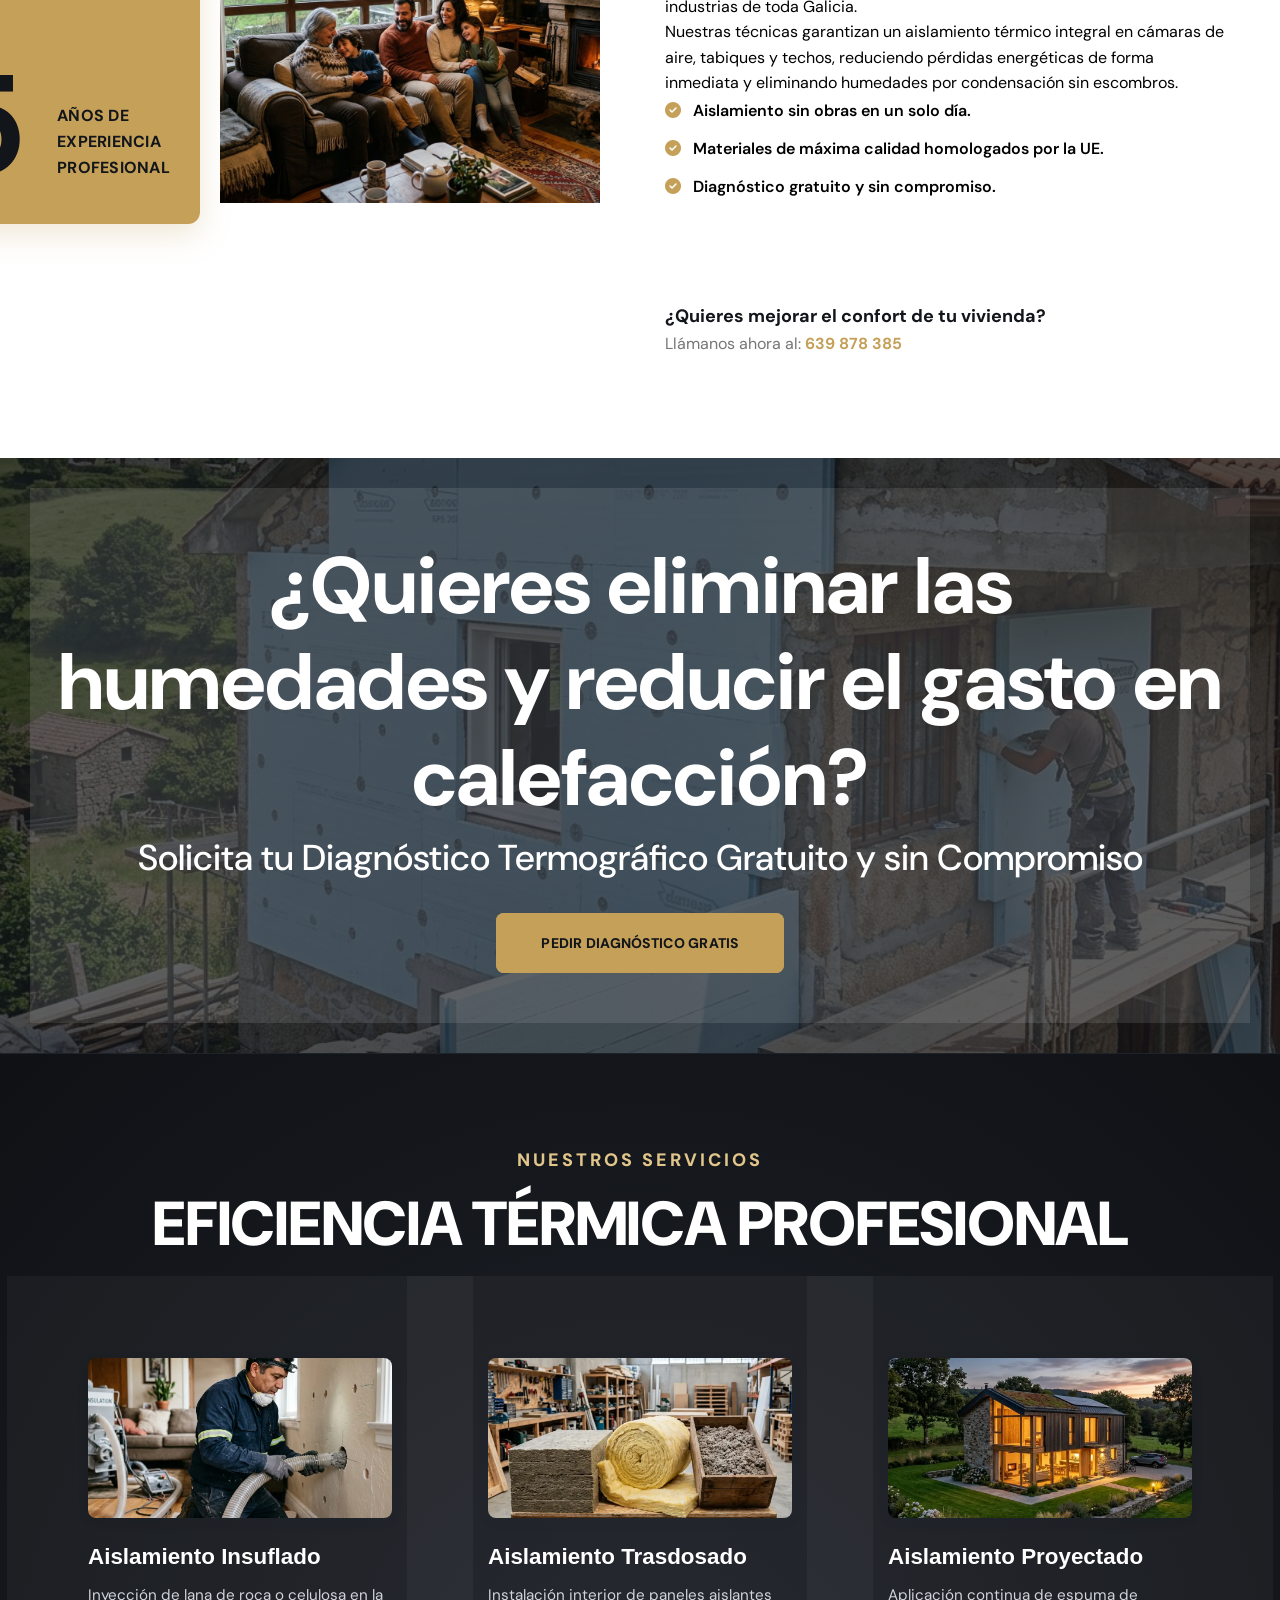
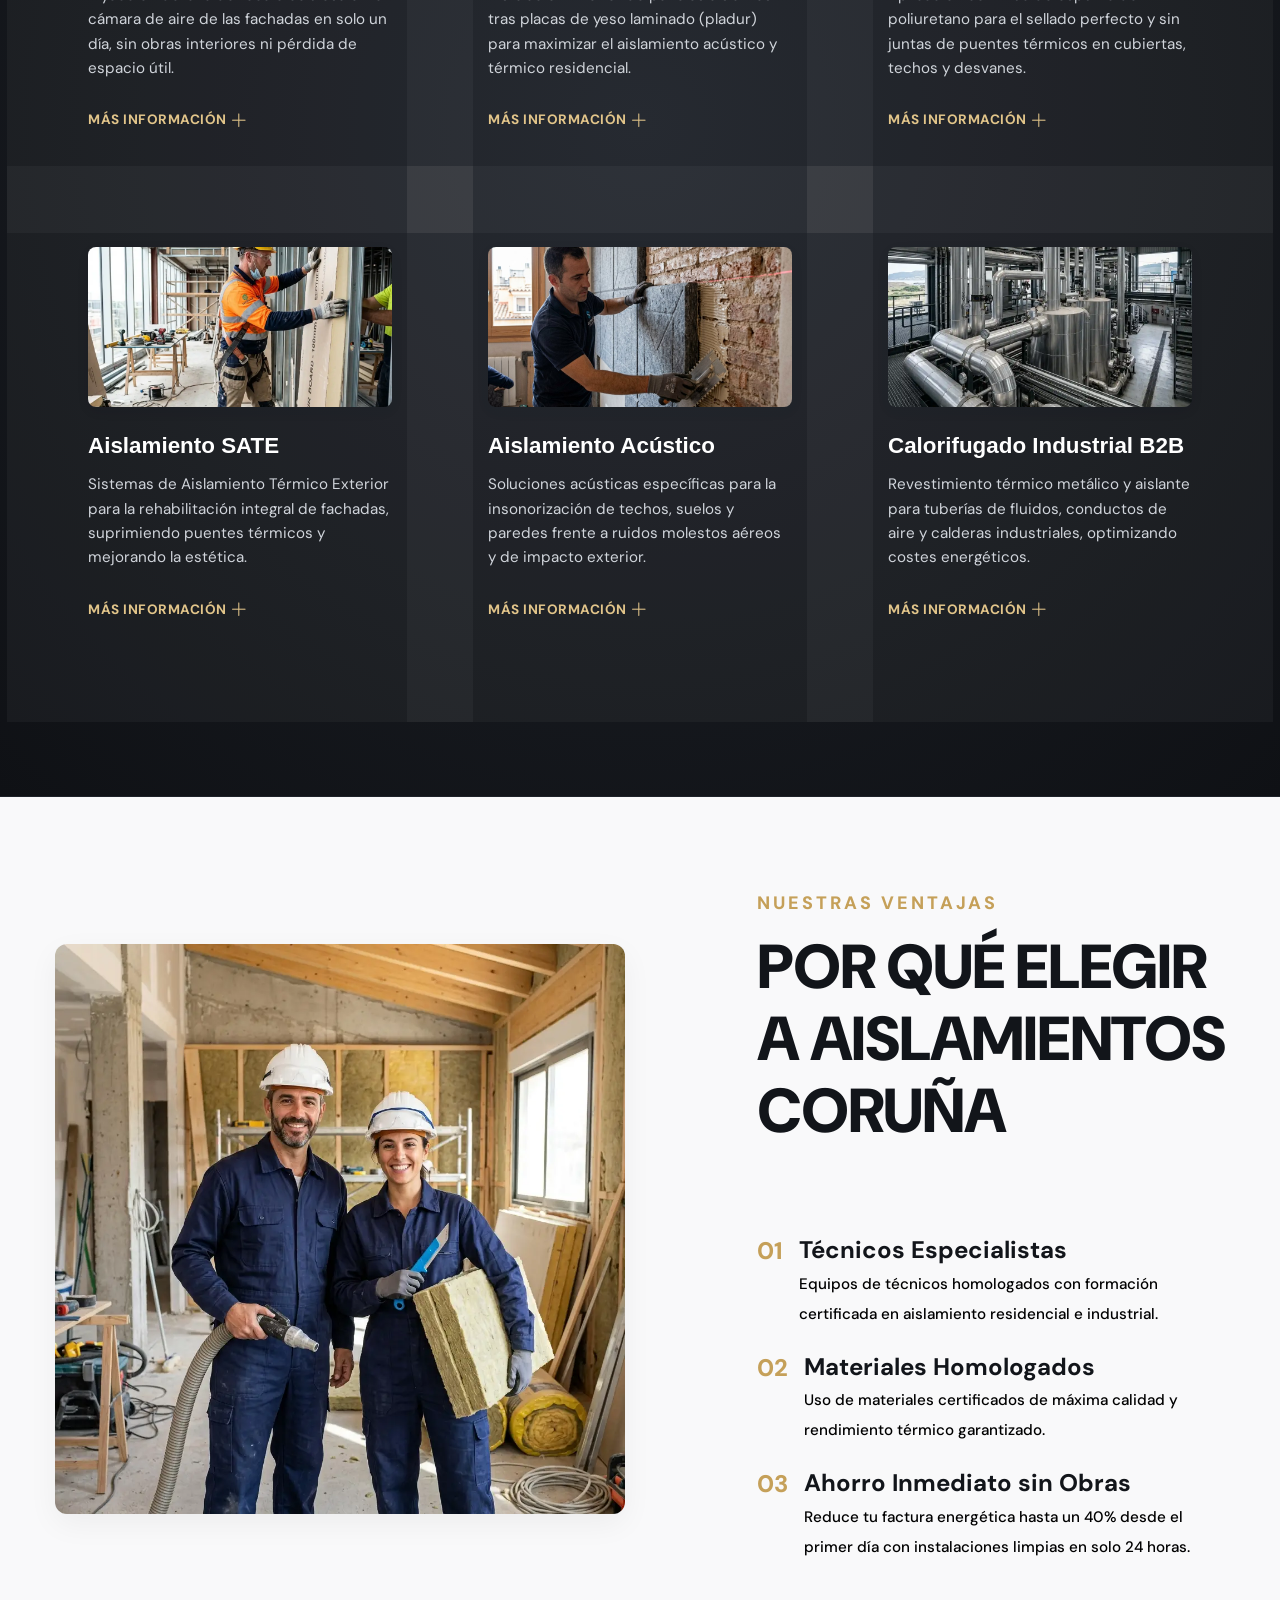
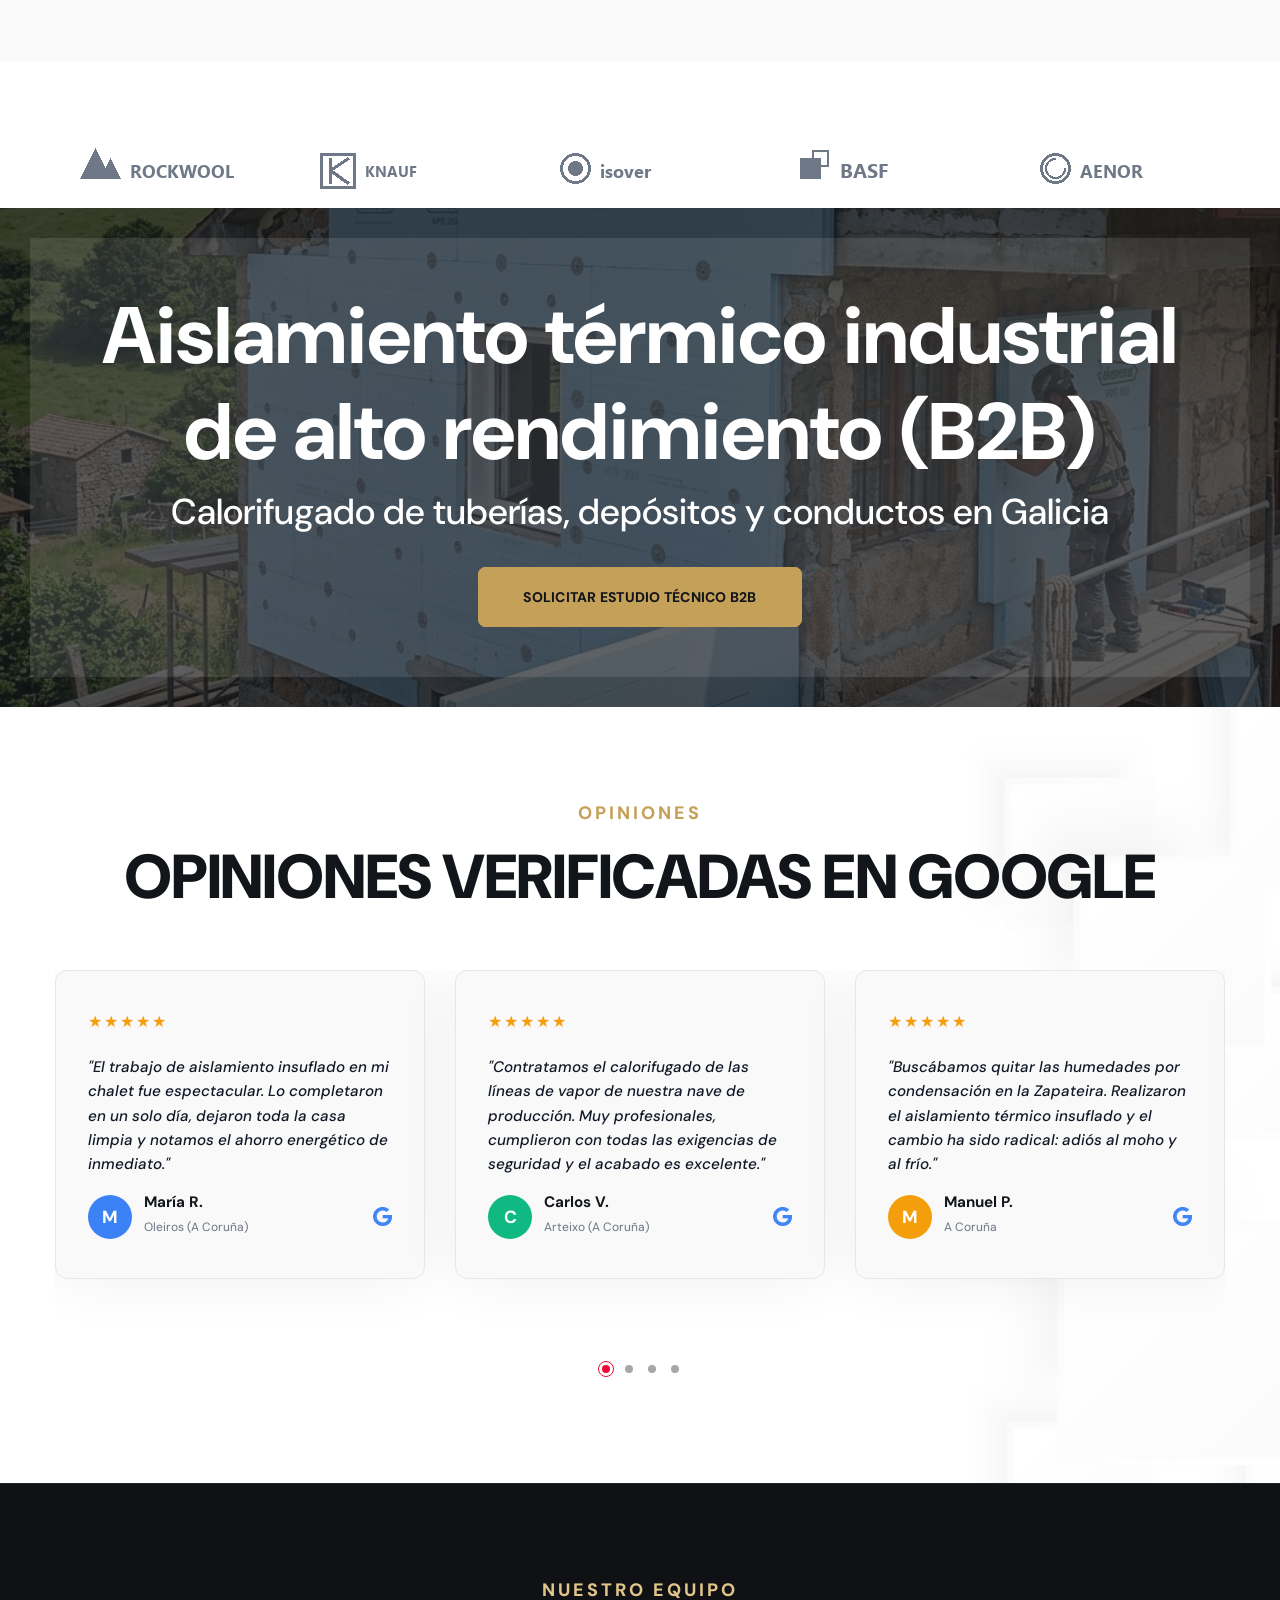
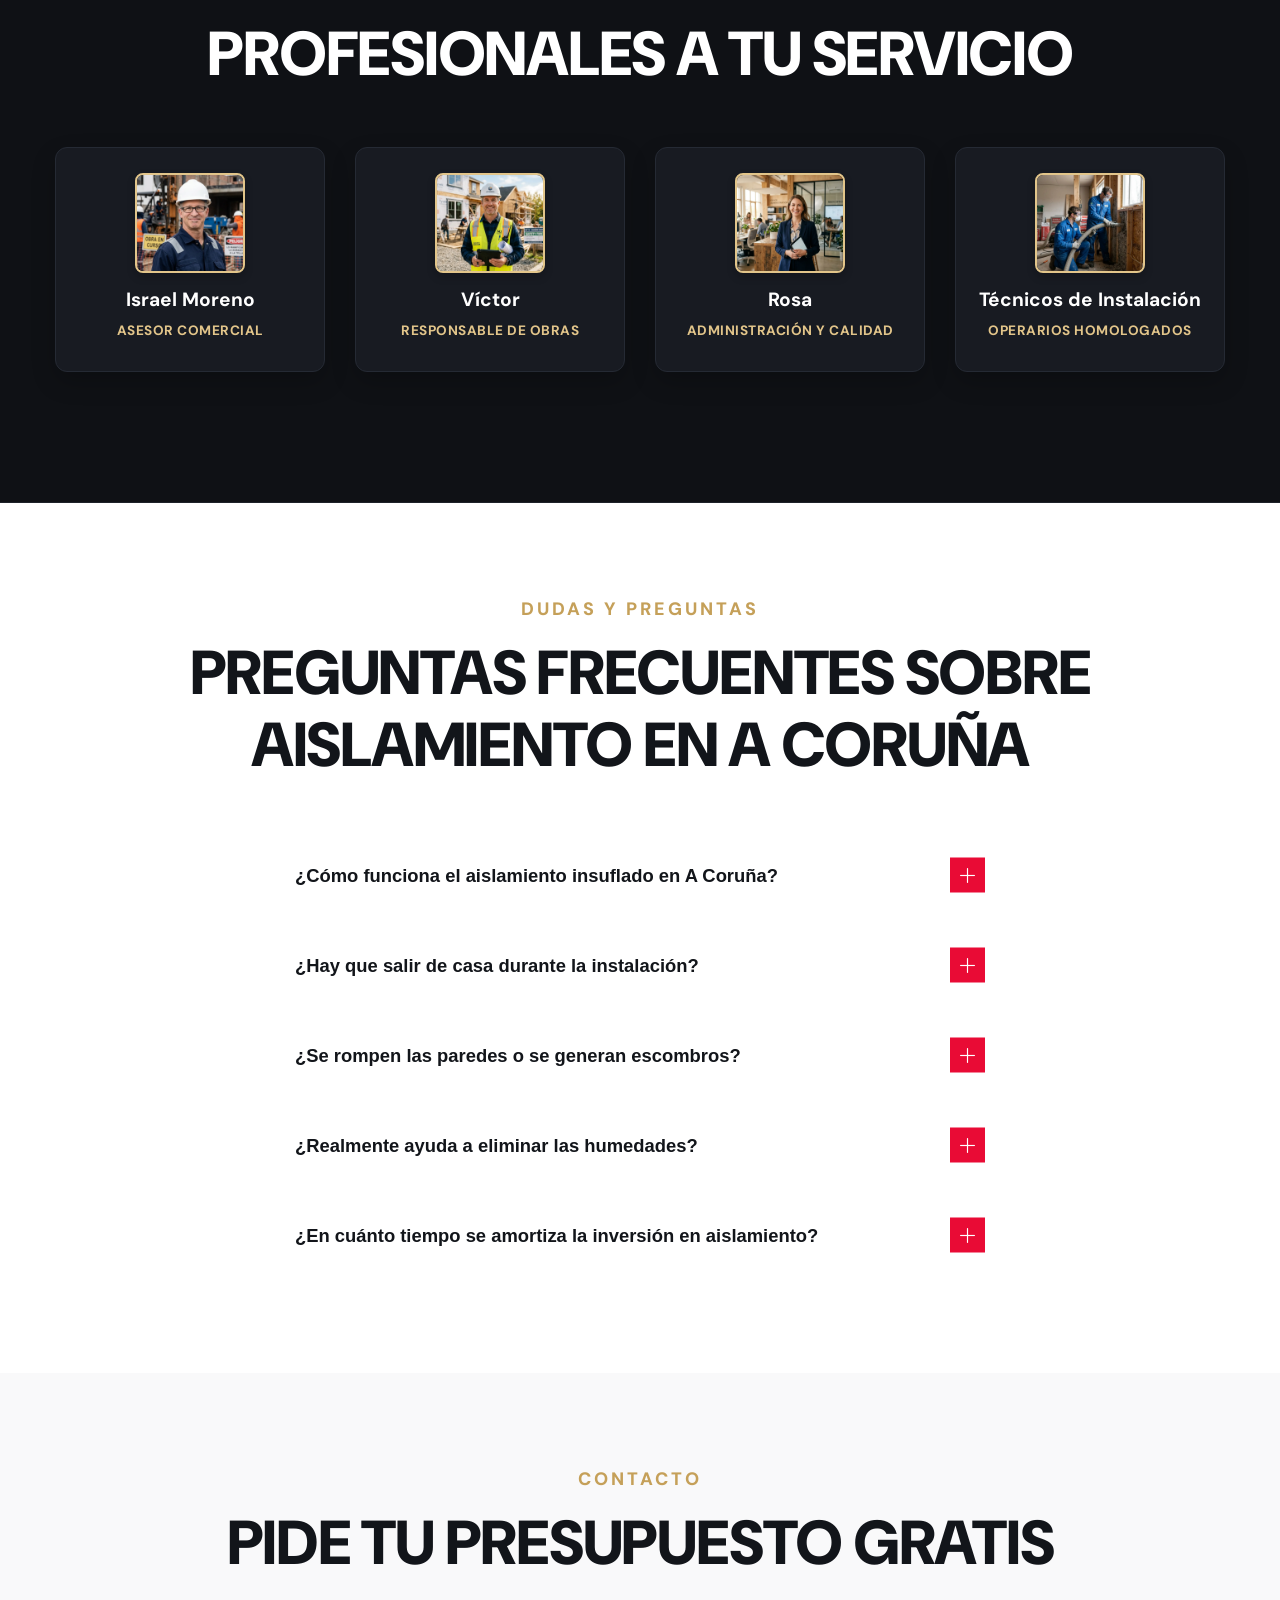
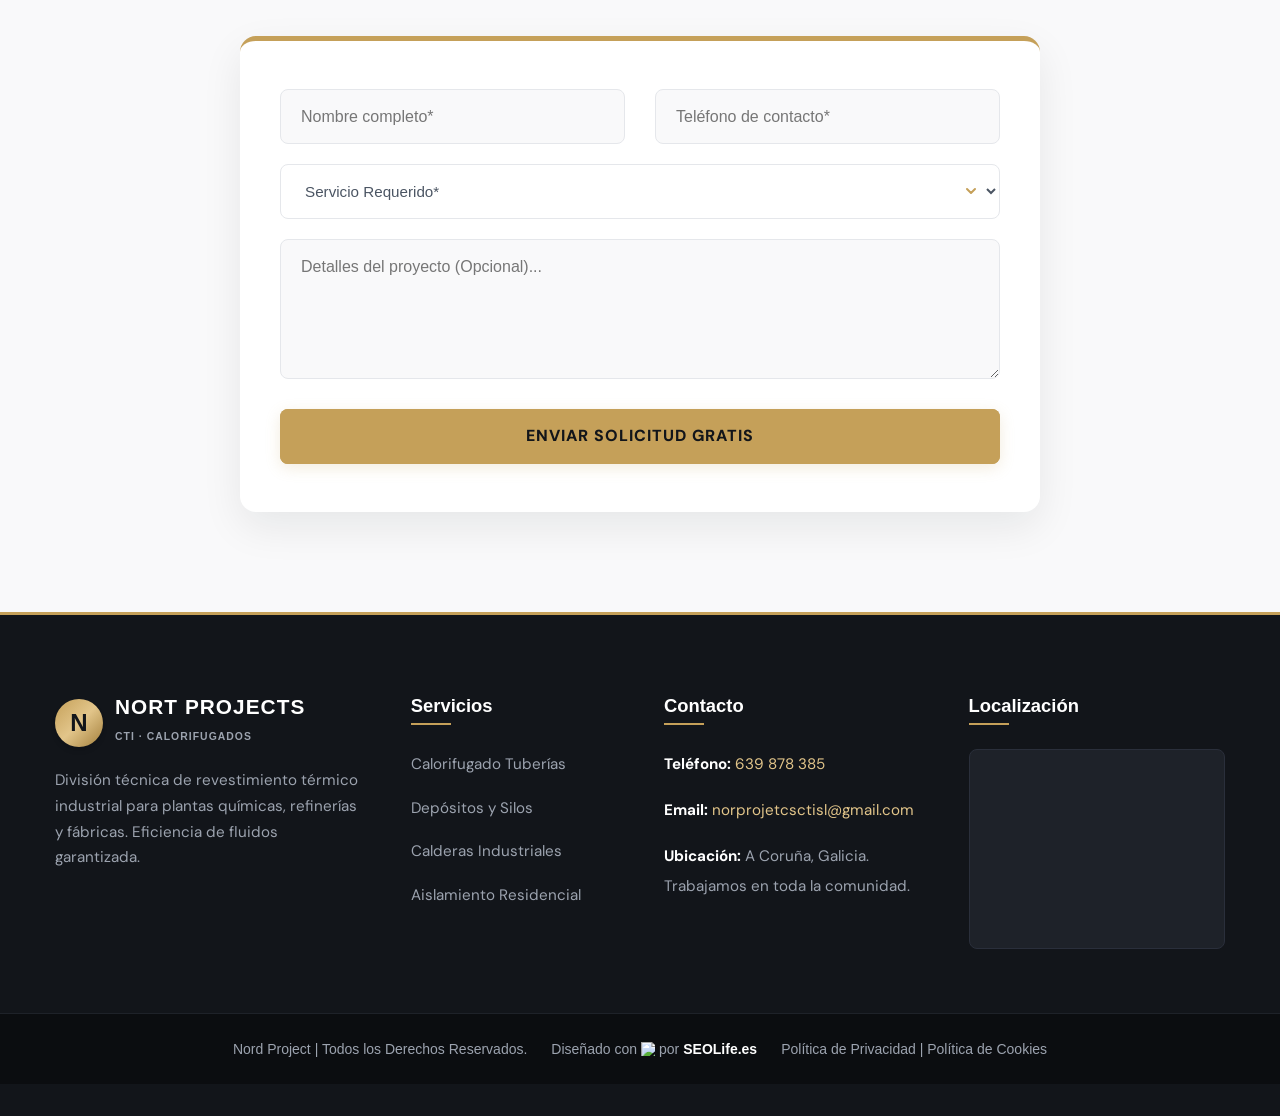
==== commit df6ae670: "chore: Restaurar sitio web original desde respaldo" ====
--- a/index.html
+++ b/index.html
@@ -1,221 +1,1964 @@
-<!DOCTYPE html>
-<html lang="es">
+<!doctype html>
+<html class="no-js" lang="es">
+
 <head>
-  <meta charset="UTF-8">
-  <meta name="viewport" content="width=device-width, initial-scale=1.0">
-  <meta name="robots" content="noindex, nofollow">
-  <title>Aislamientos Coru A 1 | Sitio Web en Construcci&oacute;n</title>
-  <style>
-    *, *::before, *::after {
-      box-sizing: border-box;
-      margin: 0;
-      padding: 0;
+    <meta charset="utf-8">
+    <meta http-equiv="x-ua-compatible" content="ie=edge">
+    <title>Aislamientos Coruña - Nord Project | Expertos en Aislamiento Térmico</title>
+    <meta name="description" content="En Aislamientos Coruña (Nord Project) somos especialistas en aislamiento térmico insuflado, trasdosado y proyectado para viviendas y calorifugado industrial. ¡Ahorra hasta el 40%!">
+    <meta name="viewport" content="width=device-width, initial-scale=1">
+
+    <link rel="shortcut icon" type="image/x-icon" href="assets/img/favicon.png">
+    <!-- Place favicon.ico in the root directory -->
+
+    <!-- CSS here -->
+    <link rel="stylesheet" href="assets/css/all.min.css">
+    <link rel="stylesheet" href="assets/css/animate.min.css">
+    <link rel="stylesheet" href="assets/css/bootstrap.min.css">
+    <link rel="stylesheet" href="assets/css/custom-animate.css">
+    <link rel="stylesheet" href="assets/css/icomoon.css">
+    <link rel="stylesheet" href="assets/css/jquery.magnific-popup.css">
+    <link rel="stylesheet" href="assets/css/nice-select.css">
+    <link rel="stylesheet" href="assets/css/nouislider.min.css">
+    <link rel="stylesheet" href="assets/css/nouislider.pips.css">
+    <link rel="stylesheet" href="assets/css/odometer.css">
+    <link rel="stylesheet" href="assets/css/slick.css">
+    <link rel="stylesheet" href="assets/css/swiper.min.css">
+
+    <link rel="stylesheet" href="assets/css/style.css">
+    <link rel="stylesheet" href="assets/css/responsive.css">
+
+
+    <script type="application/ld+json">
+    {
+      "@context": "https://schema.org",
+      "@type": "FAQPage",
+      "mainEntity": [
+        {
+          "@type": "Question",
+          "name": "¿Cómo funciona el aislamiento insuflado en A Coruña?",
+          "acceptedAnswer": {
+            "@type": "Answer",
+            "text": "Se realizan pequeñas perforaciones en las juntas del mortero de la fachada o en tabiques internos de la vivienda. A través de ellas se inyecta neumáticamente el material aislante (como lana de roca o celulosa) rellenando la cámara de aire por completo. Posteriormente, se sellan los orificios logrando un acabado idéntico al original en un solo día."
+          }
+        },
+        {
+          "@type": "Question",
+          "name": "¿Hay que salir de casa durante la instalación?",
+          "acceptedAnswer": {
+            "@type": "Answer",
+            "text": "No, en absoluto. Al tratarse de un sistema de aislamiento insuflado que se inyecta de forma limpia y rápida, no es necesario desalojar la vivienda. Puede seguir con su rutina diaria con total normalidad y comodidad mientras nuestros técnicos trabajan."
+          }
+        },
+        {
+          "@type": "Question",
+          "name": "¿Se rompen las paredes o se generan escombros?",
+          "acceptedAnswer": {
+            "@type": "Answer",
+            "text": "No se rompen ni se tiran tabiques. El proceso es mínimamente invasivo. Solo realizamos pequeñas perforaciones de apenas 2 a 3 cm de diámetro en las juntas de los ladrillos del exterior o del pladur interior. Tras rellenar la cámara de aire, sellamos los orificios de inmediato para que la superficie quede impecable y sin necesidad de obras molestas."
+          }
+        },
+        {
+          "@type": "Question",
+          "name": "¿Realmente ayuda a eliminar las humedades?",
+          "acceptedAnswer": {
+            "@type": "Answer",
+            "text": "Sí, el aislamiento insuflado es sumamente eficaz para eliminar las humedades por condensación. Al rellenar la cámara de aire, eliminamos las corrientes de aire internas y elevamos la temperatura de las paredes interiores, evitando que el vapor de agua condense en ellas y se forme moho."
+          }
+        },
+        {
+          "@type": "Question",
+          "name": "¿En cuánto tiempo se amortiza la inversión en aislamiento?",
+          "acceptedAnswer": {
+            "@type": "Answer",
+            "text": "La inversión se amortiza típicamente en un plazo de entre 2 y 4 años. Gracias al ahorro energético inmediato de hasta el 40% en facturas de calefacción y aire acondicionado, empezará a recuperar la inversión desde el primer mes y disfrutará de un mayor confort térmico."
+          }
+        }
+      ]
     }
-    body {
-      font-family: -apple-system, BlinkMacSystemFont, "Segoe UI", Roboto, "Helvetica Neue", Arial, sans-serif;
-      min-height: 100vh;
-      background: #090d16;
-      background-image: 
-        radial-gradient(at 0% 0%, rgba(37, 99, 235, 0.15) 0px, transparent 50%),
-        radial-gradient(at 100% 100%, rgba(16, 185, 129, 0.1) 0px, transparent 50%),
-        radial-gradient(at 50% 50%, rgba(15, 23, 42, 1) 0px, #090d16 100%);
-      color: #f8fafc;
-      display: flex;
-      align-items: center;
-      justify-content: center;
-      padding: 24px;
-      line-height: 1.6;
-      -webkit-font-smoothing: antialiased;
-    }
-    .container {
-      max-width: 620px;
-      width: 100%;
-      background: rgba(17, 24, 39, 0.78);
-      backdrop-filter: blur(20px);
-      -webkit-backdrop-filter: blur(20px);
-      border: 1px solid rgba(255, 255, 255, 0.08);
-      border-radius: 24px;
-      padding: 48px 36px;
-      text-align: center;
-      box-shadow: 
-        0 25px 50px -12px rgba(0, 0, 0, 0.8),
-        0 0 40px rgba(37, 99, 235, 0.12);
-      animation: fadeIn 0.8s ease-out;
-    }
-    @keyframes fadeIn {
-      from { opacity: 0; transform: translateY(16px); }
-      to { opacity: 1; transform: translateY(0); }
-    }
-    .badge {
-      display: inline-flex;
-      align-items: center;
-      gap: 10px;
-      padding: 6px 18px;
-      border-radius: 9999px;
-      background: rgba(245, 158, 11, 0.12);
-      border: 1px solid rgba(245, 158, 11, 0.3);
-      font-size: 12px;
-      font-weight: 700;
-      color: #fbbf24;
-      letter-spacing: 0.08em;
-      text-transform: uppercase;
-      margin-bottom: 28px;
-    }
-    .pulse-dot {
-      width: 8px;
-      height: 8px;
-      border-radius: 50%;
-      background: #f59e0b;
-      box-shadow: 0 0 10px #f59e0b;
-      animation: pulse 2s infinite ease-in-out;
-    }
-    @keyframes pulse {
-      0%, 100% { transform: scale(1); opacity: 1; }
-      50% { transform: scale(0.75); opacity: 0.4; }
-    }
-    .icon-wrapper {
-      width: 72px;
-      height: 72px;
-      margin: 0 auto 24px;
-      background: rgba(37, 99, 235, 0.1);
-      border: 1px solid rgba(37, 99, 235, 0.25);
-      border-radius: 20px;
-      display: flex;
-      align-items: center;
-      justify-content: center;
-      color: #60a5fa;
-    }
-    .icon-wrapper svg {
-      width: 36px;
-      height: 36px;
-    }
-    h1 {
-      font-size: clamp(1.75rem, 3.5vw, 2.35rem);
-      font-weight: 800;
-      line-height: 1.2;
-      color: #ffffff;
-      margin-bottom: 12px;
-      letter-spacing: -0.025em;
-    }
-    .subtitle {
-      font-size: clamp(1rem, 2vw, 1.1rem);
-      color: #94a3b8;
-      margin-bottom: 32px;
-      max-width: 500px;
-      margin-left: auto;
-      margin-right: auto;
-      font-weight: 400;
-    }
-    .progress-card {
-      background: rgba(255, 255, 255, 0.03);
-      border: 1px solid rgba(255, 255, 255, 0.06);
-      border-radius: 16px;
-      padding: 20px;
-      margin-bottom: 32px;
-      text-align: left;
-    }
-    .progress-header {
-      display: flex;
-      justify-content: space-between;
-      align-items: center;
-      font-size: 13px;
-      font-weight: 600;
-      color: #cbd5e1;
-      margin-bottom: 10px;
-    }
-    .progress-bar-bg {
-      height: 8px;
-      background: rgba(255, 255, 255, 0.08);
-      border-radius: 9999px;
-      overflow: hidden;
-    }
-    .progress-bar-fill {
-      height: 100%;
-      width: 82%;
-      background: linear-gradient(90deg, #2563eb, #38bdf8);
-      border-radius: 9999px;
-      box-shadow: 0 0 12px rgba(56, 189, 248, 0.5);
-    }
-    .progress-note {
-      font-size: 12px;
-      color: #64748b;
-      margin-top: 10px;
-    }
-    .btn-contact {
-      display: inline-flex;
-      align-items: center;
-      gap: 10px;
-      background: #2563eb;
-      color: #ffffff;
-      padding: 14px 28px;
-      border-radius: 14px;
-      font-size: 15px;
-      font-weight: 600;
-      text-decoration: none;
-      transition: all 0.25s ease;
-      box-shadow: 0 4px 20px rgba(37, 99, 235, 0.35);
-    }
-    .btn-contact:hover {
-      background: #1d4ed8;
-      transform: translateY(-2px);
-      box-shadow: 0 8px 25px rgba(37, 99, 235, 0.45);
-    }
-    .footer {
-      margin-top: 36px;
-      padding-top: 24px;
-      border-top: 1px solid rgba(255, 255, 255, 0.06);
-      font-size: 13px;
-      color: #64748b;
-    }
-    @media (max-width: 640px) {
-      .container {
-        padding: 32px 20px;
-        border-radius: 20px;
-      }
-      .btn-contact {
-        width: 100%;
-        justify-content: center;
-      }
-    }
-  </style>
+    </script>
+
+
+    <style>
+        /* CSS Overrides for Aislamientos Coruña Xafran Integration */
+        :root {
+            --xafran-primary: #C5A059; /* Corporate Gold */
+            --xafran-primary-rgb: 197, 160, 89;
+            --thm-black: #12151A;
+        }
+        
+        .thm-btn {
+            background-color: #C5A059 !important;
+            color: #12151A !important;
+            font-weight: 800 !important;
+            border-radius: 8px !important;
+            transition: all 0.3s ease !important;
+        }
+        .thm-btn .txt {
+            position: relative;
+            z-index: 3 !important;
+            color: inherit !important;
+        }
+        .thm-btn::before {
+            background-color: #12151A !important; /* Dark hover background */
+            z-index: 1 !important;
+        }
+        .thm-btn::after {
+            background-color: #C5A059 !important;
+            z-index: -1 !important;
+        }
+        .thm-btn:hover {
+            color: #ffffff !important; /* White text on hover */
+        }
+        .thm-btn:hover .txt {
+            color: #ffffff !important;
+        }
+        .main-header-one__right-btn a.thm-btn {
+            background-color: #C5A059 !important;
+            color: #12151A !important;
+            box-shadow: 0 4px 12px rgba(197, 160, 89, 0.2) !important;
+            border-radius: 30px !important;
+        }
+        .main-header-one__right-btn a.thm-btn:hover {
+            box-shadow: 0 6px 15px rgba(197, 160, 89, 0.35) !important;
+            color: #ffffff !important; /* White text on hover */
+        }
+
+        /* Style native select dropdowns beautifully */
+        select.ignore {
+            width: 100% !important;
+            height: 50px !important;
+            border: 1px solid #E5E7EB !important;
+            border-radius: 8px !important;
+            padding: 0 1rem !important;
+            font-size: 0.95rem !important;
+            color: #12151A !important;
+            background-color: #F9F9FA !important;
+            appearance: none !important;
+            -webkit-appearance: none !important;
+            -moz-appearance: none !important;
+            background-image: url("data:image/svg+xml;charset=UTF-8,%3Csvg xmlns='http://www.w3.org/2000/svg' viewBox='0 0 24 24' fill='none' stroke='%23C5A059' stroke-width='3' stroke-linecap='round' stroke-linejoin='round'%3E%3Cpolyline points='6 9 12 15 18 9'%3E%3C/polyline%3E%3C/svg%3E") !important;
+            background-repeat: no-repeat !important;
+            background-position: right 1.25rem center !important;
+            background-size: 1rem !important;
+            padding-right: 2.5rem !important;
+            cursor: pointer !important;
+            transition: all 0.3s ease !important;
+        }
+        select.ignore:focus {
+            border-color: #C5A059 !important;
+            background-color: #ffffff !important;
+            box-shadow: 0 0 0 3px rgba(197, 160, 89, 0.15) !important;
+            outline: none !important;
+        }
+        /* Contact form select has 55px height to match input heights */
+        .contact-page__form select.ignore {
+            height: 55px !important;
+            background-color: #ffffff !important;
+        }
+        
+        /* Custom floating form card in Hero */
+        .hero-budget-form-card {
+            background: #ffffff;
+            border-radius: 12px;
+            padding: 2.5rem 2rem;
+            box-shadow: 0 15px 40px rgba(0,0,0,0.25);
+            border-top: 4px solid #C5A059;
+            text-align: left;
+            position: relative;
+            z-index: 10;
+        }
+        .hero-budget-form-card h3 {
+            font-size: 1.6rem;
+            font-weight: 800;
+            color: #12151A;
+            margin-bottom: 0.5rem;
+            font-family: 'Montserrat', sans-serif;
+            text-transform: none;
+        }
+        .hero-budget-form-card p {
+            font-size: 0.9rem;
+            color: #6B7280;
+            margin-bottom: 1.5rem;
+        }
+        .form-group-custom {
+            margin-bottom: 1.25rem;
+        }
+        .form-group-custom label {
+            font-size: 0.85rem;
+            font-weight: 700;
+            color: #12151A;
+            margin-bottom: 0.5rem;
+            display: block;
+            text-transform: uppercase;
+            letter-spacing: 0.5px;
+        }
+        .form-group-custom input, .form-group-custom select {
+            width: 100%;
+            border: 1px solid #E5E7EB;
+            border-radius: 8px;
+            padding: 0.75rem 1rem;
+            font-size: 0.95rem;
+            color: #12151A;
+            background-color: #F9F9FA;
+            transition: all 0.3s ease;
+        }
+        .form-group-custom input:focus, .form-group-custom select:focus {
+            border-color: #C5A059;
+            background-color: #ffffff;
+            box-shadow: 0 0 0 3px rgba(197, 160, 89, 0.15);
+            outline: none;
+        }
+        
+        .form-group-custom select {
+            height: auto !important;
+            appearance: auto !important;
+            -webkit-appearance: auto !important;
+        }
+        
+        /* Check icon red styling */
+        .hero-checklist {
+            padding-left: 0;
+        }
+        .hero-checklist li {
+            position: relative;
+            padding-left: 2rem;
+            margin-bottom: 1rem;
+            font-size: 1.05rem;
+            color: #ffffff;
+            list-style: none;
+            text-align: left;
+        }
+        .hero-checklist li i {
+            position: absolute;
+            left: 0;
+            top: 3px;
+            color: #E2C58A;
+            font-size: 1.2rem;
+        }
+        
+        /* Stats accent boxes */
+        .stats-count-box {
+            background-color: #12151A;
+            border-bottom: 3px solid #C5A059;
+            padding: 2.5rem 2rem;
+            border-radius: 8px;
+            text-align: center;
+            height: 100%;
+            box-shadow: 0 5px 15px rgba(0,0,0,0.02);
+            transition: transform 0.3s;
+        }
+        .stats-count-box:hover {
+            transform: translateY(-5px);
+        }
+        .stats-count-box h2 {
+            font-size: 2.75rem;
+            font-weight: 800;
+            color: #ffffff;
+            margin-bottom: 0.5rem;
+            font-family: 'Montserrat', sans-serif;
+        }
+        .stats-count-box h2 span.thm-clr {
+            color: #C5A059;
+        }
+        .stats-count-box p {
+            color: #9CA3AF;
+            font-size: 0.95rem;
+            margin-bottom: 0;
+            font-weight: 600;
+            text-transform: uppercase;
+            letter-spacing: 1px;
+        }
+        
+        /* Service Grid Styling */
+        .service-one__single {
+            position: relative;
+            background: #ffffff;
+            border: 1px solid #E5E7EB;
+            border-radius: 12px;
+            padding: 2.5rem 2rem;
+            margin-bottom: 30px;
+            transition: all 0.3s ease;
+            box-shadow: 0 5px 20px rgba(0,0,0,0.02);
+            height: calc(100% - 30px);
+            display: flex;
+            flex-direction: column;
+            justify-content: space-between;
+        }
+        .service-one__single:hover {
+            transform: translateY(-5px);
+            box-shadow: 0 15px 30px rgba(197, 160, 89, 0.06);
+            border-color: #C5A059;
+        }
+        .service-one__single .count-text {
+            position: absolute;
+            right: 25px;
+            top: 20px;
+            font-size: 2.25rem;
+            font-weight: 850;
+            color: rgba(197, 160, 89, 0.06);
+            font-family: 'Montserrat', sans-serif;
+        }
+        .service-thumb-xafran {
+            width: 100%;
+            height: 160px;
+            background-size: cover;
+            background-position: center;
+            border-radius: 8px;
+            margin-bottom: 1.5rem;
+            box-shadow: 0 4px 15px rgba(0,0,0,0.04);
+        }
+        .service-one__single h2 {
+            font-family: 'Montserrat', sans-serif !important;
+            font-size: 1.4rem !important;
+            font-weight: 700 !important;
+            margin-bottom: 0.75rem !important;
+            line-height: 1.3 !important;
+        }
+        .service-one__single h2 a {
+            color: #12151A !important;
+            transition: all 0.3s;
+        }
+        .service-one__single h2 a:hover {
+            color: #C5A059 !important;
+        }
+        .service-one__single p {
+            color: #4B5563 !important;
+            font-size: 0.95rem !important;
+            line-height: 1.6 !important;
+            margin-bottom: 1.5rem !important;
+            flex-grow: 1;
+        }
+        .service-one__single .btn-box a {
+            font-weight: 700;
+            color: #C5A059;
+            text-transform: uppercase;
+            font-size: 0.85rem;
+            letter-spacing: 0.5px;
+            display: inline-flex;
+            align-items: center;
+            gap: 5px;
+        }
+        .service-one__single .btn-box a:hover {
+            color: #12151A;
+        }
+        
+        /* Google Reviews slider cards */
+        .google-rating-stars-xafran {
+            color: #F59E0B;
+            font-size: 1rem;
+            margin-bottom: 0.5rem;
+            display: flex;
+            gap: 2px;
+        }
+        .google-reviewer-avatar-xafran {
+            width: 44px;
+            height: 44px;
+            border-radius: 50%;
+            display: flex;
+            align-items: center;
+            justify-content: center;
+            font-weight: 700;
+            color: #ffffff;
+            font-size: 1.1rem;
+            margin-right: 0.75rem;
+        }
+        
+        /* FAQs Accordion styling in Corporate Gold */
+        .faq-one__accrodion .accrodion-title h3 {
+            font-family: 'Montserrat', sans-serif !important;
+            font-weight: 700 !important;
+            font-size: 1.15rem !important;
+            color: #12151A !important;
+            transition: all 0.3s;
+        }
+        .faq-one__accrodion .accrodion.active .accrodion-title h3 {
+            color: #C5A059 !important;
+        }
+        .faq-one__accrodion .accrodion-title::after {
+            color: #C5A059 !important;
+        }
+        .faq-one__accrodion .accrodion.active .accrodion-title::after {
+            color: #12151A !important;
+            background-color: #C5A059 !important;
+        }
+        
+        /* Contact Page bottom card styling */
+        .contact-page-card-xafran {
+            background: #ffffff;
+            border-radius: 12px;
+            padding: 3rem;
+            box-shadow: 0 10px 30px rgba(0,0,0,0.03);
+            border-top: 4px solid #C5A059;
+            max-width: 800px;
+            margin: 0 auto;
+        }
+        
+        /* Elementor popup simulation styling */
+        #popup-elementor {
+            display: none;
+            position: fixed;
+            top: 0;
+            left: 0;
+            width: 100%;
+            height: 100%;
+            background-color: rgba(18,21,26,0.85);
+            z-index: 99999;
+            align-items: center;
+            justify-content: center;
+            padding: 1.5rem;
+        }
+        #popup-elementor.active {
+            display: flex;
+        }
+        .popup-card {
+            background: #ffffff;
+            border-radius: 12px;
+            max-width: 550px;
+            width: 100%;
+            padding: 2.5rem;
+            position: relative;
+            box-shadow: 0 20px 50px rgba(0,0,0,0.3);
+            border-top: 5px solid #C5A059;
+            animation: popupFade 0.4s ease;
+        }
+        @keyframes popupFade {
+            from { transform: scale(0.9); opacity: 0; }
+            to { transform: scale(1); opacity: 1; }
+        }
+        .popup-close-btn {
+            position: absolute;
+            right: 20px;
+            top: 20px;
+            font-size: 1.5rem;
+            color: #9CA3AF;
+            cursor: pointer;
+            transition: color 0.3s;
+        }
+        .popup-close-btn:hover {
+            color: #C5A059;
+        }
+
+        /* Custom Header Styling Improvements */
+        .main-header-one.style2.style3 {
+            background-color: #ffffff;
+            border-bottom: 1px solid #F3F4F6;
+        }
+        .main-header-one__inner {
+            height: 95px !important;
+            display: flex !important;
+            align-items: center !important;
+            justify-content: space-between !important;
+            padding: 0 15px !important;
+        }
+        .navbar-wrap ul {
+            display: flex !important;
+            align-items: center !important;
+            margin-bottom: 0 !important;
+        }
+        .navbar-wrap ul li a {
+            font-size: 15px !important;
+            font-weight: 700 !important;
+            color: #12151A !important;
+            padding: 35px 0 !important;
+            transition: color 0.3s ease !important;
+            text-transform: capitalize !important;
+        }
+        .navbar-wrap ul li.active a,
+        .navbar-wrap ul li:hover a {
+            color: #C5A059 !important;
+        }
+        .navbar-wrap ul li+li {
+            margin-left: 35px !important; /* Reduced from 60px to prevent wrapping */
+        }
+        
+        /* Spacing adjustment for smaller desktops */
+        @media (max-width: 1200px) {
+            .navbar-wrap ul li+li {
+                margin-left: 20px !important;
+            }
+            .navbar-wrap ul li a {
+                font-size: 14px !important;
+            }
+            .header-phone-box {
+                margin-right: 15px !important;
+            }
+        }
+        
+        /* Desktop header right block: Call info + button */
+        .header-phone-box {
+            display: flex;
+            align-items: center;
+            gap: 8px;
+            margin-right: 25px;
+        }
+        .header-phone-box i {
+            color: #C5A059;
+            font-size: 0.95rem;
+        }
+        .header-phone-box a {
+            color: #12151A;
+            font-weight: 750;
+            font-size: 0.95rem;
+            font-family: 'Montserrat', sans-serif;
+            text-decoration: none;
+            transition: color 0.3s ease;
+        }
+        .header-phone-box a:hover {
+            color: #C5A059;
+        }
+        .main-header-one__right {
+            display: flex !important;
+            align-items: center !important;
+            gap: 0 !important;
+        }
+        
+        /* Hide search container */
+        .header-search-box {
+            display: none !important;
+        }
+        
+        /* Responsive visibility */
+        @media (max-width: 991px) {
+            .header-phone-box,
+            .main-header-one__right-btn {
+                display: none !important;
+            }
+            .main-header-one__inner {
+                height: 80px !important;
+            }
+        }
+
+        /* Section title and subtitle size improvements */
+        .sec-title h2 {
+            font-size: 62px !important;
+            line-height: 72px !important;
+            font-weight: 900 !important;
+            letter-spacing: -0.02em !important;
+            text-transform: uppercase !important;
+        }
+        .sec-title .sub-title h5 {
+            font-size: 18px !important;
+            text-transform: uppercase !important;
+            letter-spacing: 3px !important;
+            font-weight: 800 !important;
+            margin-bottom: 15px !important;
+        }
+        @media (max-width: 767px) {
+            .sec-title h2 {
+                font-size: 34px !important;
+                line-height: 44px !important;
+            }
+            .sec-title .sub-title h5 {
+                font-size: 14px !important;
+            }
+        }
+
+        /* Hero height and custom styles */
+        .main-slider-three {
+            min-height: 90vh !important;
+            height: 90vh !important;
+            display: flex !important;
+            align-items: center !important;
+        }
+        @media (max-width: 767px) {
+            .main-slider-three {
+                height: auto !important;
+                min-height: auto !important;
+                padding: 100px 0 !important;
+            }
+        }
+        .hero-checklist li i {
+            color: #E2C58A !important;
+        }
+
+        /* Services section dark glassmorphism */
+        #servicios {
+            background: radial-gradient(circle at 50% 50%, #1E2229 0%, #0F1115 100%) !important;
+            border-top: 1px solid #1E2229 !important;
+            border-bottom: 1px solid #1E2229 !important;
+        }
+        .service-one__single {
+            background: rgba(255, 255, 255, 0.04) !important;
+            backdrop-filter: blur(12px) !important;
+            -webkit-backdrop-filter: blur(12px) !important;
+            border: 1px solid rgba(255, 255, 255, 0.08) !important;
+            border-radius: 16px !important;
+            box-shadow: 0 8px 32px 0 rgba(0, 0, 0, 0.3) !important;
+            transition: all 0.4s cubic-bezier(0.165, 0.84, 0.44, 1) !important;
+        }
+        .service-one__single:hover {
+            background: rgba(255, 255, 255, 0.08) !important;
+            border-color: #C5A059 !important;
+            transform: translateY(-8px) !important;
+            box-shadow: 0 12px 40px 0 rgba(197, 160, 89, 0.2) !important;
+        }
+        .service-one__single h2 a {
+            color: #ffffff !important;
+        }
+        .service-one__single h2 a:hover {
+            color: #E2C58A !important;
+        }
+        .service-one__single p {
+            color: #D1D5DB !important;
+        }
+        .service-one__single .count-text {
+            color: rgba(255, 255, 255, 0.03) !important;
+        }
+        .service-one__single .btn-box a {
+            color: #E2C58A !important;
+        }
+        .service-one__single .btn-box a:hover {
+            color: #ffffff !important;
+        }
+
+        /* 15 Years Experience Box Legibility */
+        .about-three__img1 .experience-box {
+            background-color: #C5A059 !important;
+            padding: 30px !important;
+            border-radius: 12px !important;
+            box-shadow: 0 10px 30px rgba(197, 160, 89, 0.25) !important;
+        }
+        .about-three__img1 .experience-box .counter-box h2 {
+            color: #12151A !important;
+        }
+        .about-three__img1 .experience-box .text-box p {
+            color: #12151A !important;
+            font-weight: 700 !important;
+        }
+
+        /* Team Section Dark background and cards */
+        #equipo {
+            background-color: #0F1115 !important;
+            border-top: 1px solid #1E2229 !important;
+            border-bottom: 1px solid #1E2229 !important;
+        }
+        .team-two__single {
+            background: #181B22 !important;
+            border: 1px solid #252A34 !important;
+            box-shadow: 0 10px 25px rgba(0,0,0,0.2) !important;
+            transition: all 0.3s ease !important;
+        }
+        .team-two__single:hover {
+            border-color: #C5A059 !important;
+            transform: translateY(-5px) !important;
+            box-shadow: 0 15px 35px rgba(197, 160, 89, 0.1) !important;
+        }
+
+        /* Contact Form Improvements */
+        .contact-page-card-xafran {
+            background: #ffffff !important;
+            border-radius: 16px !important;
+            padding: 3rem 2.5rem !important;
+            box-shadow: 0 15px 40px rgba(18, 21, 26, 0.08) !important;
+            border-top: 5px solid #C5A059 !important;
+            max-width: 800px;
+            margin: 0 auto;
+        }
+        .contact-page__form input[type="text"],
+        .contact-page__form input[type="tel"],
+        .contact-page__form select,
+        .contact-page__form textarea {
+            width: 100% !important;
+            height: 55px !important;
+            border: 1px solid #E5E7EB !important;
+            border-radius: 8px !important;
+            padding: 0.75rem 1.25rem !important;
+            font-size: 0.95rem !important;
+            color: #12151A !important;
+            background-color: #F9F9FA !important;
+            transition: all 0.3s ease !important;
+            font-family: 'Montserrat', sans-serif !important;
+        }
+        .contact-page__form textarea {
+            height: 140px !important;
+            resize: vertical !important;
+        }
+        .contact-page__form input:focus,
+        .contact-page__form select:focus,
+        .contact-page__form textarea:focus {
+            border-color: #C5A059 !important;
+            background-color: #ffffff !important;
+            box-shadow: 0 0 0 4px rgba(197, 160, 89, 0.15) !important;
+            outline: none !important;
+        }
+        .contact-page__form select {
+            appearance: auto !important;
+            -webkit-appearance: auto !important;
+            color: #4B5563 !important;
+        }
+        .contact-page__input-box {
+            margin-bottom: 20px !important;
+        }
+        .contact-page__btn button.thm-btn {
+            background-color: #C5A059 !important;
+            color: #12151A !important;
+            border-radius: 8px !important;
+            font-weight: 800 !important;
+            font-size: 1rem !important;
+            text-transform: uppercase !important;
+            letter-spacing: 1px !important;
+            box-shadow: 0 4px 15px rgba(197, 160, 89, 0.2) !important;
+            transition: all 0.3s ease !important;
+            height: 55px !important;
+            display: flex !important;
+            align-items: center !important;
+            justify-content: center !important;
+            width: 100% !important;
+        }
+        .contact-page__btn button.thm-btn:hover {
+            background-color: #12151A !important;
+            color: #ffffff !important;
+            box-shadow: 0 6px 20px rgba(18, 21, 26, 0.3) !important;
+        }
+
+        #servicios .sec-title h2,
+        #equipo .sec-title h2 {
+            color: #ffffff !important;
+        }
+        #servicios .sec-title .sub-title h5,
+        #equipo .sec-title .sub-title h5 {
+            color: #E2C58A !important;
+        }
+    
+        /* Custom Footer Style matching calorifugado.html */
+        .footer {
+            background-color: #12151A !important;
+            color: #F9FAFB !important;
+            padding: 5rem 0 2rem 0 !important;
+            border-top: 3px solid #C5A059 !important;
+            position: relative !important;
+            display: block !important;
+        }
+
+        .footer-top {
+            margin-bottom: 4rem !important;
+        }
+
+        .footer-top-grid {
+            display: grid !important;
+            grid-template-columns: 1fr !important;
+            gap: 3rem !important;
+        }
+
+        @media (min-width: 768px) {
+            .footer-top-grid {
+                grid-template-columns: repeat(2, 1fr) !important;
+            }
+        }
+
+        @media (min-width: 1024px) {
+            .footer-top-grid {
+                grid-template-columns: 1.2fr 0.8fr 1fr 1fr !important;
+            }
+        }
+
+        .footer-col h3 {
+            font-family: 'Montserrat', sans-serif !important;
+            font-size: 1.15rem !important;
+            margin-bottom: 1.5rem !important;
+            position: relative !important;
+            padding-bottom: 0.5rem !important;
+            color: #FFFFFF !important;
+            font-weight: 700 !important;
+            text-transform: none !important;
+        }
+
+        .footer-col h3::after {
+            content: '' !important;
+            position: absolute !important;
+            bottom: 0 !important;
+            left: 0 !important;
+            width: 40px !important;
+            height: 2px !important;
+            background-color: #C5A059 !important;
+        }
+
+        .footer-brand p {
+            font-size: 0.95rem !important;
+            color: #9CA3AF !important;
+            margin-top: 1rem !important;
+            line-height: 1.7 !important;
+        }
+
+        .footer-links {
+            list-style: none !important;
+            display: flex !important;
+            flex-direction: column !important;
+            gap: 0.85rem !important;
+            padding-left: 0 !important;
+            margin-bottom: 0 !important;
+        }
+
+        .footer-links a {
+            font-size: 0.95rem !important;
+            color: #9CA3AF !important;
+            text-decoration: none !important;
+            transition: all 0.3s ease !important;
+        }
+
+        .footer-links a:hover {
+            color: #E2C58A !important;
+            padding-left: 5px !important;
+        }
+
+        .footer-contact-info {
+            display: flex !important;
+            flex-direction: column !important;
+            gap: 1rem !important;
+        }
+
+        .footer-contact-item {
+            display: flex !important;
+            align-items: flex-start !important;
+            gap: 0.75rem !important;
+            font-size: 0.95rem !important;
+            color: #9CA3AF !important;
+        }
+
+        .footer-contact-item strong {
+            color: #FFFFFF !important;
+        }
+
+        .footer-contact-item span {
+            display: block !important;
+        }
+
+        .footer-contact-item a {
+            color: #E2C58A !important;
+            text-decoration: none !important;
+        }
+
+        .footer-map-placeholder {
+            width: 100% !important;
+            height: 200px !important;
+            background-color: #1E2229 !important;
+            border: 1px solid #2A2F3B !important;
+            border-radius: 8px !important;
+            position: relative !important;
+            overflow: hidden !important;
+        }
+
+        .footer-map-text {
+            position: absolute !important;
+            top: 50% !important;
+            left: 50% !important;
+            transform: translate(-50%, -50%) !important;
+            text-align: center !important;
+            font-size: 0.85rem !important;
+            color: #9CA3AF !important;
+            width: 90% !important;
+        }
+        
+        /* Nav logo styles in footer */
+        .footer-brand .nav-logo {
+            display: flex !important;
+            align-items: center !important;
+            gap: 0.75rem !important;
+            text-decoration: none !important;
+        }
+        
+        .footer-brand .nav-logo-symbol {
+            width: 48px !important;
+            height: 48px !important;
+            background: linear-gradient(135deg, #C5A059 0%, #E2C58A 50%, #A37F3B 100%) !important;
+            border-radius: 50% !important;
+            display: flex !important;
+            align-items: center !important;
+            justify-content: center !important;
+            position: relative !important;
+            box-shadow: 0 4px 6px -1px rgba(0, 0, 0, 0.1), 0 2px 4px -1px rgba(0, 0, 0, 0.06) !important;
+        }
+        
+        .footer-brand .nav-logo-symbol::after {
+            content: 'N' !important;
+            font-family: 'Montserrat', sans-serif !important;
+            font-weight: 800 !important;
+            font-size: 1.5rem !important;
+            color: #12151A !important;
+        }
+        
+        .footer-brand .nav-logo-title {
+            font-family: 'Montserrat', sans-serif !important;
+            font-weight: 800 !important;
+            font-size: 1.3rem !important;
+            letter-spacing: 0.05em !important;
+            color: #FFFFFF !important;
+            display: block !important;
+            line-height: 1.2 !important;
+        }
+        
+        .footer-brand .nav-logo-subtitle {
+            font-family: 'Montserrat', sans-serif !important;
+            font-weight: 600 !important;
+            font-size: 0.65rem !important;
+            letter-spacing: 0.1em !important;
+            color: #9CA3AF !important;
+            display: block !important;
+            margin-top: 2px !important;
+        }
+        
+        /* Testimonial slider equal heights */
+        .testimonials-two .swiper-wrapper {
+            display: flex !important;
+        }
+        .testimonials-two .swiper-slide {
+            height: auto !important;
+            display: flex !important;
+        }
+        .testimonials-two__single {
+            height: 100% !important;
+            min-height: auto !important;
+            width: 100% !important;
+            display: flex !important;
+            flex-direction: column !important;
+            justify-content: space-between !important;
+        }
+        .testimonials-two__single-top {
+            display: flex !important;
+            flex-direction: column !important;
+            align-items: flex-start !important;
+            justify-content: flex-start !important;
+            gap: 10px !important;
+        }
+</style>
+
 </head>
-<body>
-  <main class="container">
-    <div class="badge">
-      <span class="pulse-dot"></span>
-      Sitio Web en Construcci&oacute;n
+
+<body class="body-dark-bg">
+
+    <!-- preloader -->
+    <div id="preloader">
+        <div id="loading-center">
+            <div class="loader">
+                <div class="loader-outter"></div>
+                <div class="loader-inner"></div>
+            </div>
+        </div>
     </div>
-
-    <div class="icon-wrapper">
-      <svg fill="none" stroke="currentColor" viewBox="0 0 24 24" xmlns="http://www.w3.org/2000/svg">
-        <path stroke-linecap="round" stroke-linejoin="round" stroke-width="1.8" d="M19 21V5a2 2 0 00-2-2H7a2 2 0 00-2 2v16m14 0h2m-2 0h-5m-9 0H3m2 0h5M9 7h1m-1 4h1m4-4h1m-1 4h1m-5 10v-5a1 1 0 011-1h2a1 1 0 011 1v5m-4 0h4"></path>
-      </svg>
+    <!-- preloader-end -->
+
+    <!-- Scroll-top -->
+    <button class="scroll-top scroll-to-target" data-target="html">
+        <i class="icon-top-arrow"></i>
+    </button>
+    <!-- Scroll-top-end-->
+
+    <div class="fix">
+
+        <!--Start Main Header One -->
+        <header class="main-header main-header-one style2 style3">
+            <div id="sticky-header" class="menu-area">
+                <div class="auto-container">
+                    <div class="menu-area__inner">
+                        <div class="mobile-nav-toggler"><i class="fas fa-bars"></i></div>
+                        <div class="menu-wrap">
+                            <nav class="menu-nav">
+                                <div class="main-header-one__inner">
+                                    <div class="main-header-one__left">
+                                        
+<div class="logo-box">
+    <a href="index.html" style="font-family: 'Montserrat', sans-serif; font-weight: 800; font-size: 1.3rem; color: #12151A; letter-spacing: 0.05em; display: flex; align-items: center; gap: 0.5rem; text-decoration: none;">
+        <span style="display: inline-block; width: 30px; height: 30px; background: #C5A059; border-radius: 50%; text-align: center; line-height: 30px; color: #ffffff; font-weight: 950; font-size: 0.9rem;">N</span>
+        NORT PROJECTS
+    </a>
+</div>
+
+                                    </div>
+
+                                    <div class="main-header-three__middle">
+                                        <div class="navbar-wrap main-menu">
+                                            <ul class="navigation">
+                                                <li class="active"><a href="#inicio">Inicio</a></li>
+                                                <li><a href="#sobre-nosotros">Quiénes Somos</a></li>
+                                                <li><a href="#servicios">Servicios</a></li>
+                                                <li><a href="calorifugado.html">Calorifugado B2B</a></li>
+                                                <li><a href="#contacto">Contacto</a></li>
+                                            </ul>
+                                        </div>
+                                    </div>
+
+                                    <div class="main-header-one__right">
+                                        <div class="header-phone-box">
+                                            <i class="fas fa-phone-alt"></i>
+                                            <a href="tel:639878385">639 878 385</a>
+                                        </div>
+                                        <div class="main-header-one__right-btn">
+                                            <a href="#contacto" class="thm-btn"><span class="txt">Presupuesto</span></a>
+                                        </div>
+                                    </div>
+                                </div>
+                            </nav>
+                        </div>
+                    </div>
+
+                    <!-- Mobile Menu  -->
+                    <div class="mobile-menu">
+                        <nav class="menu-box">
+                            <div class="close-btn"><i class="fas fa-times"></i></div>
+                            <div class="nav-logo">
+                                <a href="index.html"><img src="assets/img/resource/logo-2.png" alt="Logo"></a>
+                            </div>
+                            <div class="menu-outer">
+                                <!--Here Menu Will Come Automatically Via Javascript / Same Menu as in Header-->
+                            </div>
+                            <div class="contact-info">
+                                <div class="icon-box"><span class="icon-call"></span>
+                                </div>
+                                <p><a href="tel:639878385">639 878 385</a></p>
+                            </div>
+                            <div class="social-links">
+                                <ul class="clearfix list-wrap">
+                                    <li><a href="#"><i class="fab fa-facebook-f"></i></a></li>
+                                    <li><a href="#"><i class="fab fa-twitter"></i></a></li>
+                                    <li><a href="#"><i class="fab fa-instagram"></i></a></li>
+                                    <li><a href="#"><i class="fab fa-linkedin-in"></i></a></li>
+                                    <li><a href="#"><i class="fab fa-youtube"></i></a></li>
+                                </ul>
+                            </div>
+                        </nav>
+                    </div>
+                    <div class="menu-backdrop"></div>
+                    <!-- End Mobile Menu -->
+                </div>
+            </div>
+        </header>
+        <!--End Main Header One -->
+
+        <!--Start Main Slider Three-->
+        
+        <!-- Start Main Hero -->
+        <section id="inicio" class="main-slider main-slider-three" style="background-image: linear-gradient(rgba(18, 21, 26, 0.72), rgba(18, 21, 26, 0.72)), url('assets/images/resources/feat-img3-1.webp'); background-size: cover; background-position: center; background-attachment: fixed; padding: 60px 0;">
+            <div class="container">
+                <div class="row align-items-center">
+                    <div class="col-xl-7 col-lg-7 text-left">
+                        <div class="main-slider-three__content" style="padding-top: 0; margin-bottom: 0; text-align: left;">
+                            <span style="color: #E2C58A; font-weight: 700; text-transform: uppercase; letter-spacing: 2px; font-size: 0.95rem; display: block; margin-bottom: 0.75rem; font-family: 'Montserrat', sans-serif;">Aislamiento Premium • Galicia</span>
+                            <h1 style="font-family: 'Montserrat', sans-serif; font-size: clamp(2.25rem, 5vw, 3.25rem); font-weight: 900; color: #ffffff; line-height: 1.15; margin-bottom: 1.5rem; text-transform: uppercase;">Aislamientos Coruña:<br><span style="color: #C5A059; font-weight: 800;">Soluciones Térmicas</span><br>que generan valor</h1>
+                            <p style="font-size: 1.1rem; color: rgba(255,255,255,0.9); margin-bottom: 2.25rem; line-height: 1.6; font-family: 'Roboto', sans-serif;">Protege tu chalet o piso del frío y elimina las humedades en 24 horas de forma limpia y profesional. Sin escombros ni molestias.</p>
+                            <ul class="hero-checklist">
+                                <li><i class="fas fa-check-circle"></i> Sin obras molestas en el interior de tu hogar.</li>
+                                <li><i class="fas fa-check-circle"></i> Ahorro garantizado de hasta el 40% en calefacción y aire acondicionado.</li>
+                                <li><i class="fas fa-check-circle"></i> Materiales certificados y máxima garantía por escrito.</li>
+                            </ul>
+                            <div style="margin-top: 2.5rem; display: flex; align-items: center; gap: 0.75rem; color: #ffffff;">
+                                <span style="color: #F59E0B; font-size: 1.25rem;">★ ★ ★ ★ ★</span>
+                                <span style="font-weight: 600; font-size: 0.95rem; font-family: 'Montserrat', sans-serif;">+500 viviendas aisladas con éxito en toda Galicia</span>
+                            </div>
+                        </div>
+                    </div>
+                    <div class="col-xl-5 col-lg-5">
+                        <div class="hero-budget-form-card">
+                            <span style="display: inline-block; background-color: #C5A059; color: #12151A; font-size: 0.8rem; font-weight: 800; padding: 0.35rem 1rem; border-radius: 999px; text-transform: uppercase; margin-bottom: 1rem; letter-spacing: 1px; box-shadow: 0 4px 10px rgba(197, 160, 89, 0.35);">Respuesta en 24h • Gratis</span>
+                            <h3>Calcula tu Presupuesto</h3>
+                            <p>Rellena el formulario y te asesoramos sin compromiso.</p>
+                            <form id="heroLeadForm" action="#" method="POST">
+                                <div class="form-group-custom">
+                                    <label for="heroName">Nombre completo</label>
+                                    <input type="text" id="heroName" placeholder="Tu nombre" required>
+                                </div>
+                                <div class="form-group-custom">
+                                    <label for="heroPhone">Teléfono de contacto</label>
+                                    <input type="tel" id="heroPhone" placeholder="Ej. 639 878 385" required>
+                                </div>
+                                <div class="form-group-custom">
+                                    <label for="heroService">Tipo de aislamiento</label>
+                                    <select id="heroService" class="ignore" required>
+                                        <option value="" disabled selected>Selecciona una opción</option>
+                                        <option value="insuflado">Aislamiento Insuflado</option>
+                                        <option value="trasdosado">Aislamiento Trasdosado</option>
+                                        <option value="proyectado">Aislamiento Proyectado</option>
+                                        <option value="sate">Aislamiento SATE (Fachadas)</option>
+                                        <option value="acustico">Aislamiento Acústico</option>
+                                        <option value="calorifugado">Calorifugado Industrial B2B</option>
+                                    </select>
+                                </div>
+                                <button type="submit" class="thm-btn" style="width: 100%; border: none; font-weight: 800; padding: 1rem; border-radius: 8px; text-transform: uppercase;"><span class="txt">Calcular Ahorro Gratis</span></button>
+                                <p style="margin-top: 1rem; margin-bottom: 0; font-size: 0.75rem; text-align: center; color: #9CA3AF;"><i class="fas fa-lock" style="color: #10B981;"></i> Tus datos están totalmente protegidos y cumplen con la RGPD.</p>
+                            </form>
+                        </div>
+                    </div>
+                </div>
+            </div>
+        </section>
+
+        <!--End Main Slider Three-->
+
+        <!--Start Feauture One-->
+        
+        <section class="feauture-one style2" style="padding: 60px 0; background-color: #F9F9FA;">
+            <div class="container">
+                <div class="row">
+                    <div class="col-xl-3 col-lg-6 col-md-6 mb-4 mb-xl-0">
+                        <div class="stats-count-box">
+                            <h2>15<span class="thm-clr">+</span></h2>
+                            <p>Años de Experiencia</p>
+                        </div>
+                    </div>
+                    <div class="col-xl-3 col-lg-6 col-md-6 mb-4 mb-xl-0">
+                        <div class="stats-count-box">
+                            <h2>500<span class="thm-clr">+</span></h2>
+                            <p>Viviendas Aisladas</p>
+                        </div>
+                    </div>
+                    <div class="col-xl-3 col-lg-6 col-md-6 mb-4 mb-md-0">
+                        <div class="stats-count-box">
+                            <h2>40<span class="thm-clr">%</span></h2>
+                            <p>Ahorro Medio</p>
+                        </div>
+                    </div>
+                    <div class="col-xl-3 col-lg-6 col-md-6">
+                        <div class="stats-count-box">
+                            <h2>100<span class="thm-clr">%</span></h2>
+                            <p>Garantía Escrita</p>
+                        </div>
+                    </div>
+                </div>
+            </div>
+        </section>
+
+        <!--End Feauture One-->
+
+        <!--Start About Three-->
+        
+        <section id="sobre-nosotros" class="about-three">
+            <div class="container">
+                <div class="row">
+                    <div class="col-xl-6">
+                        <div class="about-three__img">
+                            <div class="about-three__img1">
+                                <div class="inner">
+                                    <img src="assets/img/about/about-v3-img1.jpg" alt="Aislamientos Coruña">
+                                </div>
+                                <div class="experience-box" style="background-color: #C5A059;">
+                                    <div class="counter-box">
+                                        <h2 class="count"><span class="odometer" data-count="15">0</span></h2>
+                                    </div>
+                                    <div class="text-box">
+                                        <p>AÑOS DE <br> EXPERIENCIA <br> PROFESIONAL</p>
+                                    </div>
+                                </div>
+                            </div>
+                            <div class="about-three__img2">
+                                <ul>
+                                    <li>
+                                        <div class="about-three__img2-single">
+                                            <img src="assets/img/about/about-v3-img2.jpg" alt="Eficiencia Térmica">
+                                        </div>
+                                    </li>
+                                </ul>
+                            </div>
+                        </div>
+                    </div>
+                    <div class="col-xl-6">
+                        <div class="about-one__content">
+                            <div class="sec-title">
+                                <div class="sub-title">
+                                    <h5 style="color: #C5A059;">Quiénes Somos</h5>
+                                </div>
+                                <h2>Nort Projects CTI SL</h2>
+                            </div>
+                            <div class="about-one__content-text">
+                                <p style="color: #000000; font-size: 1rem; line-height: 1.6;">Somos especialistas en el control y la eficiencia térmica. Bajo nuestra marca <strong>Aislamientos Coruña (Nord Project)</strong>, aportamos confort a los hogares gallegos y soluciones de calorifugado técnico a empresas e industrias de toda Galicia.</p>
+                                <p style="color: #000000; font-size: 1rem; line-height: 1.6;">Nuestras técnicas garantizan un aislamiento térmico integral en cámaras de aire, tabiques y techos, reduciendo pérdidas energéticas de forma inmediata y eliminando humedades por condensación sin escombros.</p>
+                            </div>
+                            <ul class="about-one__content-list" style="padding-left: 0; margin-bottom: 2rem;">
+                                <li style="list-style: none; margin-bottom: 0.5rem; font-weight: 600; color: #000000;"><i class="fas fa-check-circle" style="color: #C5A059; margin-right: 0.5rem;"></i> Aislamiento sin obras en un solo día.</li>
+                                <li style="list-style: none; margin-bottom: 0.5rem; font-weight: 600; color: #000000;"><i class="fas fa-check-circle" style="color: #C5A059; margin-right: 0.5rem;"></i> Materiales de máxima calidad homologados por la UE.</li>
+                                <li style="list-style: none; margin-bottom: 0.5rem; font-weight: 600; color: #000000;"><i class="fas fa-check-circle" style="color: #C5A059; margin-right: 0.5rem;"></i> Diagnóstico gratuito y sin compromiso.</li>
+                            </ul>
+                            <div class="about-one__content-bottom">
+                                <div class="about-one__content-bottom-author-box">
+                                    <div class="text">
+                                        <h4>¿Quieres mejorar el confort de tu vivienda?</h4>
+                                        <p>Llámanos ahora al: <a href="tel:639878385" style="color: #C5A059; font-weight: 700;">639 878 385</a></p>
+                                    </div>
+                                </div>
+                            </div>
+                        </div>
+                    </div>
+                </div>
+            </div>
+        </section>
+
+        <!--End About Three-->
+
+        <!--Start Project Three-->
+        
+        <!-- Start CTA Banner 1 -->
+        <section class="call-to-action-one" style="padding: 80px 0;">
+            <div class="call-to-action-one__bg" style="background-image: linear-gradient(rgba(18, 21, 26, 0.75), rgba(18, 21, 26, 0.75)), url(assets/img/background/call-to-action-v1-bg.jpg); background-size: cover; background-position: center;"></div>
+            <div class="container">
+                <div class="call-to-action-one__inner">
+                    <div class="call-to-action-one__content text-center">
+                        <h2>¿Quieres eliminar las humedades y reducir el gasto en calefacción?</h2>
+                        <h3>Solicita tu Diagnóstico Termográfico Gratuito y sin Compromiso</h3>
+                        <div class="btn-box" style="margin-top: 2rem;">
+                            <a class="thm-btn" href="#contacto">
+                                <span class="txt">PEDIR DIAGNÓSTICO GRATIS</span>
+                            </a>
+                        </div>
+                    </div>
+                </div>
+            </div>
+        </section>
+        <!-- End CTA Banner 1 -->
+
+        <!-- Start Services Grid Section -->
+        <section id="servicios" class="service-one" style="padding: 100px 0; background: radial-gradient(circle at 50% 50%, #1E2229 0%, #0F1115 100%) !important; position: relative;">
+            <div class="container">
+                <div class="sec-title text-center">
+                    <div class="sub-title">
+                        <h5 style="color: #E2C58A;">Nuestros Servicios</h5>
+                    </div>
+                    <h2>Eficiencia Térmica Profesional</h2>
+                </div>
+                <div class="row">
+                    <!-- Service 1 -->
+                    <div class="col-xl-4 col-lg-6 col-md-6 wow animated fadeInUp" data-wow-delay="0.1s">
+                        <div class="service-one__single">
+                            <div class="count-text">01</div>
+                            <div class="service-one__single-inner" style="padding: 0;">
+                                <div class="service-thumb-xafran" style="background-image: url(assets/images/resources/insuflado_thumb.webp);"></div>
+                                <h2><a href="#contacto">Aislamiento Insuflado</a></h2>
+                                <p>Inyección de lana de roca o celulosa en la cámara de aire de las fachadas en solo un día, sin obras interiores ni pérdida de espacio útil.</p>
+                                <div class="btn-box">
+                                    <a href="#contacto">Más información <span class="icon-plus"></span></a>
+                                </div>
+                            </div>
+                        </div>
+                    </div>
+                    <!-- Service 2 -->
+                    <div class="col-xl-4 col-lg-6 col-md-6 wow animated fadeInUp" data-wow-delay="0.2s">
+                        <div class="service-one__single">
+                            <div class="count-text">02</div>
+                            <div class="service-one__single-inner" style="padding: 0;">
+                                <div class="service-thumb-xafran" style="background-image: url(assets/images/resources/why-choose-img1-2.webp);"></div>
+                                <h2><a href="#contacto">Aislamiento Trasdosado</a></h2>
+                                <p>Instalación interior de paneles aislantes tras placas de yeso laminado (pladur) para maximizar el aislamiento acústico y térmico residencial.</p>
+                                <div class="btn-box">
+                                    <a href="#contacto">Más información <span class="icon-plus"></span></a>
+                                </div>
+                            </div>
+                        </div>
+                    </div>
+                    <!-- Service 3 -->
+                    <div class="col-xl-4 col-lg-6 col-md-6 wow animated fadeInUp" data-wow-delay="0.3s">
+                        <div class="service-one__single">
+                            <div class="count-text">03</div>
+                            <div class="service-one__single-inner" style="padding: 0;">
+                                <div class="service-thumb-xafran" style="background-image: url(assets/images/resources/why-choose-img1-3.webp);"></div>
+                                <h2><a href="#contacto">Aislamiento Proyectado</a></h2>
+                                <p>Aplicación continua de espuma de poliuretano para el sellado perfecto y sin juntas de puentes térmicos en cubiertas, techos y desvanes.</p>
+                                <div class="btn-box">
+                                    <a href="#contacto">Más información <span class="icon-plus"></span></a>
+                                </div>
+                            </div>
+                        </div>
+                    </div>
+                    <!-- Service 4 -->
+                    <div class="col-xl-4 col-lg-6 col-md-6 wow animated fadeInUp" data-wow-delay="0.4s">
+                        <div class="service-one__single">
+                            <div class="count-text">04</div>
+                            <div class="service-one__single-inner" style="padding: 0;">
+                                <div class="service-thumb-xafran" style="background-image: url(assets/images/resources/worker_insulation.webp);"></div>
+                                <h2><a href="#contacto">Aislamiento SATE</a></h2>
+                                <p>Sistemas de Aislamiento Térmico Exterior para la rehabilitación integral de fachadas, suprimiendo puentes térmicos y mejorando la estética.</p>
+                                <div class="btn-box">
+                                    <a href="#contacto">Más información <span class="icon-plus"></span></a>
+                                </div>
+                            </div>
+                        </div>
+                    </div>
+                    <!-- Service 5 -->
+                    <div class="col-xl-4 col-lg-6 col-md-6 wow animated fadeInUp" data-wow-delay="0.5s">
+                        <div class="service-one__single">
+                            <div class="count-text">05</div>
+                            <div class="service-one__single-inner" style="padding: 0;">
+                                <div class="service-thumb-xafran" style="background-image: url(assets/img/service/service-v2-single-bg.jpg);"></div>
+                                <h2><a href="#contacto">Aislamiento Acústico</a></h2>
+                                <p>Soluciones acústicas específicas para la insonorización de techos, suelos y paredes frente a ruidos molestos aéreos y de impacto exterior.</p>
+                                <div class="btn-box">
+                                    <a href="#contacto">Más información <span class="icon-plus"></span></a>
+                                </div>
+                            </div>
+                        </div>
+                    </div>
+                    <!-- Service 6 -->
+                    <div class="col-xl-4 col-lg-6 col-md-6 wow animated fadeInUp" data-wow-delay="0.6s">
+                        <div class="service-one__single">
+                            <div class="count-text">06</div>
+                            <div class="service-one__single-inner" style="padding: 0;">
+                                <div class="service-thumb-xafran" style="background-image: url(assets/images/resources/feat-img3-2.webp);"></div>
+                                <h2><a href="#contacto">Calorifugado Industrial B2B</a></h2>
+                                <p>Revestimiento térmico metálico y aislante para tuberías de fluidos, conductos de aire y calderas industriales, optimizando costes energéticos.</p>
+                                <div class="btn-box">
+                                    <a href="#contacto">Más información <span class="icon-plus"></span></a>
+                                </div>
+                            </div>
+                        </div>
+                    </div>
+                </div>
+            </div>
+        </section>
+        <!-- End Services Grid Section -->
+
+        <!--End Project Three-->
+
+        <!--Start Awards One-->
+        
+        <!-- Start Why Choose Us Section -->
+        <section id="ventajas" class="why-choose-us-one" style="padding: 100px 0; background-color: #F9F9FA;">
+            <div class="container">
+                <div class="row align-items-center">
+                    <div class="col-xl-6">
+                        <div class="why-choose-us-one__img">
+                            <img src="assets/images/resources/why_choose_crew_1780544581901.webp" alt="Aislamientos Coruña ventajas" style="border-radius: 12px; box-shadow: 0 10px 30px rgba(0,0,0,0.05); width: 100%;">
+                        </div>
+                    </div>
+                    <div class="col-xl-6">
+                        <div class="why-choose-us-one__content" style="padding-left: 2rem;">
+                            <div class="sec-title">
+                                <div class="sub-title">
+                                    <h5 style="color: #C5A059;">Nuestras Ventajas</h5>
+                                </div>
+                                <h2>Por qué elegir a Aislamientos Coruña</h2>
+                            </div>
+                            <div class="why-choose-us-one__content-list" style="margin-top: 2rem;">
+                                <div class="why-choose-us-one__single-item" style="margin-bottom: 1.5rem; display: flex; gap: 1rem;">
+                                    <div class="number" style="font-weight:800; font-size: 1.5rem; color: #C5A059;">01</div>
+                                    <div class="text">
+                                        <h4 style="font-weight: 700; margin-bottom: 0.25rem;">Técnicos Especialistas</h4>
+                                        <p style="margin-bottom:0; font-size: 0.95rem; color: #000000; font-weight: 500;">Equipos de técnicos homologados con formación certificada en aislamiento residencial e industrial.</p>
+                                    </div>
+                                </div>
+                                <div class="why-choose-us-one__single-item" style="margin-bottom: 1.5rem; display: flex; gap: 1rem;">
+                                    <div class="number" style="font-weight:800; font-size: 1.5rem; color: #C5A059;">02</div>
+                                    <div class="text">
+                                        <h4 style="font-weight: 700; margin-bottom: 0.25rem;">Materiales Homologados</h4>
+                                        <p style="margin-bottom:0; font-size: 0.95rem; color: #000000; font-weight: 500;">Uso de materiales certificados de máxima calidad y rendimiento térmico garantizado.</p>
+                                    </div>
+                                </div>
+                                <div class="why-choose-us-one__single-item" style="display: flex; gap: 1rem;">
+                                    <div class="number" style="font-weight:800; font-size: 1.5rem; color: #C5A059;">03</div>
+                                    <div class="text">
+                                        <h4 style="font-weight: 700; margin-bottom: 0.25rem;">Ahorro Inmediato sin Obras</h4>
+                                        <p style="margin-bottom:0; font-size: 0.95rem; color: #000000; font-weight: 500;">Reduce tu factura energética hasta un 40% desde el primer día con instalaciones limpias en solo 24 horas.</p>
+                                    </div>
+                                </div>
+                            </div>
+                        </div>
+                    </div>
+                </div>
+            </div>
+        </section>
+        <!-- End Why Choose Us Section -->
+
+        <!--End Awards One-->
+
+        <!--Start Brand Two-->
+        <div class="brand-one brand-one--two">
+            <div class="container">
+                <div class="thm-swiper__slider swiper-container" data-swiper-options='{"spaceBetween": 100, "slidesPerView": 5, "autoplay": { "delay": 5000 }, "breakpoints": {
+                                            "0": {
+                                                "spaceBetween": 30,
+                                                "slidesPerView": 1
+                                            },
+                                            "375": {
+                                                "spaceBetween": 30,
+                                                "slidesPerView": 1
+                                            },
+                                            "575": {
+                                                "spaceBetween": 30,
+                                                "slidesPerView": 2
+                                            },
+                                            "768": {
+                                                "spaceBetween": 30,
+                                                "slidesPerView": 3
+                                            },
+                                            "992": {
+                                                "spaceBetween": 30,
+                                                "slidesPerView": 4
+                                            },
+                                            "1200": {
+                                                "spaceBetween": 30,
+                                                "slidesPerView": 5
+                                            }
+                                        }}'>
+                    <div class="swiper-wrapper">
+                        <div class="swiper-slide">
+                            <div class="img-box">
+                                <img src="assets/img/brand/brand-v2-img1.png" alt="#">
+                            </div>
+
+                            <div class="img-box2">
+                                <img src="assets/img/brand/brand-v2-img6.png" alt="#">
+                            </div>
+                        </div>
+
+                        <div class="swiper-slide">
+                            <div class="img-box">
+                                <img src="assets/img/brand/brand-v2-img2.png" alt="#">
+                            </div>
+
+                            <div class="img-box2">
+                                <img src="assets/img/brand/brand-v2-img7.png" alt="#">
+                            </div>
+                        </div>
+
+                        <div class="swiper-slide">
+                            <div class="img-box">
+                                <img src="assets/img/brand/brand-v2-img3.png" alt="#">
+                            </div>
+
+                            <div class="img-box2">
+                                <img src="assets/img/brand/brand-v2-img8.png" alt="#">
+                            </div>
+                        </div>
+
+                        <div class="swiper-slide">
+                            <div class="img-box">
+                                <img src="assets/img/brand/brand-v2-img4.png" alt="#">
+                            </div>
+
+                            <div class="img-box2">
+                                <img src="assets/img/brand/brand-v2-img9.png" alt="#">
+                            </div>
+                        </div>
+
+                        <div class="swiper-slide">
+                            <div class="img-box">
+                                <img src="assets/img/brand/brand-v2-img5.png" alt="#">
+                            </div>
+
+                            <div class="img-box2">
+                                <img src="assets/img/brand/brand-v2-img10.png" alt="#">
+                            </div>
+                        </div>
+
+                        <div class="swiper-slide">
+                            <div class="img-box">
+                                <img src="assets/img/brand/brand-v2-img1.png" alt="#">
+                            </div>
+
+                            <div class="img-box2">
+                                <img src="assets/img/brand/brand-v2-img6.png" alt="#">
+                            </div>
+                        </div>
+
+                        <div class="swiper-slide">
+                            <div class="img-box">
+                                <img src="assets/img/brand/brand-v2-img2.png" alt="#">
+                            </div>
+
+                            <div class="img-box2">
+                                <img src="assets/img/brand/brand-v2-img7.png" alt="#">
+                            </div>
+                        </div>
+
+                        <div class="swiper-slide">
+                            <div class="img-box">
+                                <img src="assets/img/brand/brand-v2-img3.png" alt="#">
+                            </div>
+
+                            <div class="img-box2">
+                                <img src="assets/img/brand/brand-v2-img8.png" alt="#">
+                            </div>
+                        </div>
+
+                        <div class="swiper-slide">
+                            <div class="img-box">
+                                <img src="assets/img/brand/brand-v2-img4.png" alt="#">
+                            </div>
+
+                            <div class="img-box2">
+                                <img src="assets/img/brand/brand-v2-img9.png" alt="#">
+                            </div>
+                        </div>
+
+                        <div class="swiper-slide">
+                            <div class="img-box">
+                                <img src="assets/img/brand/brand-v2-img5.png" alt="#">
+                            </div>
+
+                            <div class="img-box2">
+                                <img src="assets/img/brand/brand-v2-img10.png" alt="#">
+                            </div>
+                        </div>
+                    </div>
+                </div>
+            </div>
+        </div>
+        <!--End Brand Two -->
+
+        <!-- Duplicate Why Choose Us section removed -->
+
+        <!--Start Feauture Two-->
+        
+        <!-- Start CTA Banner 2 -->
+        <section class="call-to-action-one" style="padding: 80px 0;">
+            <div class="call-to-action-one__bg" style="background-image: linear-gradient(rgba(18, 21, 26, 0.75), rgba(18, 21, 26, 0.75)), url(assets/img/background/call-to-action-v1-bg.jpg); background-size: cover; background-position: center;"></div>
+            <div class="container">
+                <div class="call-to-action-one__inner">
+                    <div class="call-to-action-one__content text-center">
+                        <h2>Aislamiento térmico industrial de alto rendimiento (B2B)</h2>
+                        <h3>Calorifugado de tuberías, depósitos y conductos en Galicia</h3>
+                        <div class="btn-box" style="margin-top: 2rem;">
+                            <a class="thm-btn" href="#contacto">
+                                <span class="txt">SOLICITAR ESTUDIO TÉCNICO B2B</span>
+                            </a>
+                        </div>
+                    </div>
+                </div>
+            </div>
+        </section>
+        <!-- End CTA Banner 2 -->
+
+        <!--End Feauture Two-->
+
+        <!--Start Video One-->
+        
+        <!-- Start Testimonials Section -->
+        <section class="testimonials-two" style="padding: 100px 0; background-color: #ffffff;">
+            <div class="testimonials-two__pattern" style="background-image: url(assets/img/pattern/testimonials-v2-pattern.png);"></div>
+            <div class="container">
+                <div class="sec-title text-center">
+                    <div class="sub-title">
+                        <h5 style="color: #C5A059;">Opiniones</h5>
+                    </div>
+                    <h2>Opiniones verificadas en Google</h2>
+                </div>
+                <div class="thm-swiper__slider swiper-container" data-swiper-options='{"spaceBetween": 30,
+                    "slidesPerView": 3,
+                    "loop": true,
+                    "pagination": {
+                        "el": "#testimonials-two__pagination",
+                        "type": "bullets",
+                        "clickable": true
+                        },
+                    "autoplay": { "delay": 5000 },
+                    "breakpoints": {
+                        "0": {
+                            "spaceBetween": 30,
+                            "slidesPerView": 1
+                        },
+                        "768": {
+                            "spaceBetween": 30,
+                            "slidesPerView": 2
+                        },
+                        "992": {
+                            "spaceBetween": 30,
+                            "slidesPerView": 3
+                        }
+                    }
+                }'>
+                    <div class="swiper-wrapper">
+                        <!-- Review 1 -->
+                        <div class="swiper-slide">
+                            <div class="testimonials-two__single" style="background: #F9F9FA; padding: 2.25rem 2rem; border-radius: 12px; border: 1px solid #E5E7EB; min-height: 280px; display: flex; flex-direction: column; justify-content: space-between;">
+                                <div class="testimonials-two__single-top" style="margin-bottom: 1rem;">
+                                    <div class="google-rating-stars-xafran"><span>★</span><span>★</span><span>★</span><span>★</span><span>★</span></div>
+                                    <p style="color: #111827; font-weight: 500; font-size: 0.95rem; line-height: 1.6; font-style: italic; margin-bottom: 0;">"El trabajo de aislamiento insuflado en mi chalet fue espectacular. Lo completaron en un solo día, dejaron toda la casa limpia y notamos el ahorro energético de inmediato."</p>
+                                </div>
+                                <div style="display: flex; align-items: center; justify-content: space-between;">
+                                    <div style="display: flex; align-items: center;">
+                                        <div class="google-reviewer-avatar-xafran" style="background-color: #3b82f6;">M</div>
+                                        <div>
+                                            <h4 style="font-size: 0.95rem; font-weight: 700; margin-bottom: 0;">María R.</h4>
+                                            <span style="font-size: 0.75rem; color: #6B7280;">Oleiros (A Coruña)</span>
+                                        </div>
+                                    </div>
+                                    <i class="fab fa-google" style="color: #4285F4; font-size: 1.25rem;"></i>
+                                </div>
+                            </div>
+                        </div>
+                        <!-- Review 2 -->
+                        <div class="swiper-slide">
+                            <div class="testimonials-two__single" style="background: #F9F9FA; padding: 2.25rem 2rem; border-radius: 12px; border: 1px solid #E5E7EB; min-height: 280px; display: flex; flex-direction: column; justify-content: space-between;">
+                                <div class="testimonials-two__single-top" style="margin-bottom: 1rem;">
+                                    <div class="google-rating-stars-xafran"><span>★</span><span>★</span><span>★</span><span>★</span><span>★</span></div>
+                                    <p style="color: #111827; font-weight: 500; font-size: 0.95rem; line-height: 1.6; font-style: italic; margin-bottom: 0;">"Contratamos el calorifugado de las líneas de vapor de nuestra nave de producción. Muy profesionales, cumplieron con todas las exigencias de seguridad y el acabado es excelente."</p>
+                                </div>
+                                <div style="display: flex; align-items: center; justify-content: space-between;">
+                                    <div style="display: flex; align-items: center;">
+                                        <div class="google-reviewer-avatar-xafran" style="background-color: #10b981;">C</div>
+                                        <div>
+                                            <h4 style="font-size: 0.95rem; font-weight: 700; margin-bottom: 0;">Carlos V.</h4>
+                                            <span style="font-size: 0.75rem; color: #6B7280;">Arteixo (A Coruña)</span>
+                                        </div>
+                                    </div>
+                                    <i class="fab fa-google" style="color: #4285F4; font-size: 1.25rem;"></i>
+                                </div>
+                            </div>
+                        </div>
+                        <!-- Review 3 -->
+                        <div class="swiper-slide">
+                            <div class="testimonials-two__single" style="background: #F9F9FA; padding: 2.25rem 2rem; border-radius: 12px; border: 1px solid #E5E7EB; min-height: 280px; display: flex; flex-direction: column; justify-content: space-between;">
+                                <div class="testimonials-two__single-top" style="margin-bottom: 1rem;">
+                                    <div class="google-rating-stars-xafran"><span>★</span><span>★</span><span>★</span><span>★</span><span>★</span></div>
+                                    <p style="color: #111827; font-weight: 500; font-size: 0.95rem; line-height: 1.6; font-style: italic; margin-bottom: 0;">"Buscábamos quitar las humedades por condensación en la Zapateira. Realizaron el aislamiento térmico insuflado y el cambio ha sido radical: adiós al moho y al frío."</p>
+                                </div>
+                                <div style="display: flex; align-items: center; justify-content: space-between;">
+                                    <div style="display: flex; align-items: center;">
+                                        <div class="google-reviewer-avatar-xafran" style="background-color: #f59e0b;">M</div>
+                                        <div>
+                                            <h4 style="font-size: 0.95rem; font-weight: 700; margin-bottom: 0;">Manuel P.</h4>
+                                            <span style="font-size: 0.75rem; color: #6B7280;">A Coruña</span>
+                                        </div>
+                                    </div>
+                                    <i class="fab fa-google" style="color: #4285F4; font-size: 1.25rem;"></i>
+                                </div>
+                            </div>
+                        </div>
+                        <!-- Review 4 -->
+                        <div class="swiper-slide">
+                            <div class="testimonials-two__single" style="background: #F9F9FA; padding: 2.25rem 2rem; border-radius: 12px; border: 1px solid #E5E7EB; min-height: 280px; display: flex; flex-direction: column; justify-content: space-between;">
+                                <div class="testimonials-two__single-top" style="margin-bottom: 1rem;">
+                                    <div class="google-rating-stars-xafran"><span>★</span><span>★</span><span>★</span><span>★</span><span>★</span></div>
+                                    <p style="color: #111827; font-weight: 500; font-size: 0.95rem; line-height: 1.6; font-style: italic; margin-bottom: 0;">"Excelentes profesionales. Israel nos explicó todo, Víctor coordinó la obra de forma impecable y el equipo de instaladores trabajó de manera limpia. Totalmente recomendados."</p>
+                                </div>
+                                <div style="display: flex; align-items: center; justify-content: space-between;">
+                                    <div style="display: flex; align-items: center;">
+                                        <div class="google-reviewer-avatar-xafran" style="background-color: #ec4899;">E</div>
+                                        <div>
+                                            <h4 style="font-size: 0.95rem; font-weight: 700; margin-bottom: 0;">Elena S.</h4>
+                                            <span style="font-size: 0.75rem; color: #6B7280;">Sada (A Coruña)</span>
+                                        </div>
+                                    </div>
+                                    <i class="fab fa-google" style="color: #4285F4; font-size: 1.25rem;"></i>
+                                </div>
+                            </div>
+                        </div>
+                    </div>
+                    <div class="swiper-pagination" id="testimonials-two__pagination" style="margin-top: 2rem; position: static;"></div>
+                </div>
+            </div>
+        </section>
+        <!-- End Testimonials Section -->
+
+        <!--End Video One-->
+
+        <!-- Start Testimonials Two -->
+        
+        <!-- Start Team Section -->
+        <section id="equipo" class="team-two" style="padding: 100px 0; background-color: #0F1115 !important;">
+            <div class="container">
+                <div class="sec-title text-center">
+                    <div class="sub-title">
+                        <h5 style="color: #E2C58A;">Nuestro Equipo</h5>
+                    </div>
+                    <h2>Profesionales a tu servicio</h2>
+                </div>
+                <div class="row">
+                    <!-- Member 1 -->
+                    <div class="col-xl-3 col-lg-6 col-md-6 wow fadeInUp" data-wow-delay=".1s">
+                        <div class="team-two__single" style="margin-bottom: 30px; background: #12151A; border-radius: 12px; overflow: hidden; box-shadow: 0 10px 25px rgba(0,0,0,0.15); border: 1px solid #1E2229; padding: 25px 15px; display: flex; flex-direction: column; align-items: center; justify-content: center; text-align: center;">
+                            <div style="width: 110px; height: 100px; border-radius: 8px; overflow: hidden; border: 2px solid #E2C58A; margin-bottom: 15px; box-shadow: 0 4px 8px rgba(0,0,0,0.2);">
+                                <img src="assets/images/resources/team-img2-1.webp" alt="Israel Moreno" style="width: 100%; height: 100%; object-fit: cover;">
+                            </div>
+                            <div class="content-box" style="position: static !important; background: transparent !important; width: 100% !important; padding: 0 !important; opacity: 1 !important; visibility: visible !important; transform: none !important;">
+                                <h3 style="font-size: 1.2rem; font-weight: 700; margin-bottom: 5px;"><a href="#contacto" style="color: #ffffff; text-decoration: none; transition: color 0.3s;">Israel Moreno</a></h3>
+                                <p style="color: #E2C58A; font-size: 0.85rem; font-weight: 700; margin-bottom: 0; text-transform: uppercase; letter-spacing: 0.5px;">Asesor Comercial</p>
+                            </div>
+                        </div>
+                    </div>
+                    <!-- Member 2 -->
+                    <div class="col-xl-3 col-lg-6 col-md-6 wow fadeInUp" data-wow-delay=".2s">
+                        <div class="team-two__single" style="margin-bottom: 30px; background: #12151A; border-radius: 12px; overflow: hidden; box-shadow: 0 10px 25px rgba(0,0,0,0.15); border: 1px solid #1E2229; padding: 25px 15px; display: flex; flex-direction: column; align-items: center; justify-content: center; text-align: center;">
+                            <div style="width: 110px; height: 100px; border-radius: 8px; overflow: hidden; border: 2px solid #E2C58A; margin-bottom: 15px; box-shadow: 0 4px 8px rgba(0,0,0,0.2);">
+                                <img src="assets/images/resources/team-img2-2.webp" alt="Víctor" style="width: 100%; height: 100%; object-fit: cover;">
+                            </div>
+                            <div class="content-box" style="position: static !important; background: transparent !important; width: 100% !important; padding: 0 !important; opacity: 1 !important; visibility: visible !important; transform: none !important;">
+                                <h3 style="font-size: 1.2rem; font-weight: 700; margin-bottom: 5px;"><a href="#contacto" style="color: #ffffff; text-decoration: none; transition: color 0.3s;">Víctor</a></h3>
+                                <p style="color: #E2C58A; font-size: 0.85rem; font-weight: 700; margin-bottom: 0; text-transform: uppercase; letter-spacing: 0.5px;">Responsable de Obras</p>
+                            </div>
+                        </div>
+                    </div>
+                    <!-- Member 3 -->
+                    <div class="col-xl-3 col-lg-6 col-md-6 wow fadeInUp" data-wow-delay=".3s">
+                        <div class="team-two__single" style="margin-bottom: 30px; background: #12151A; border-radius: 12px; overflow: hidden; box-shadow: 0 10px 25px rgba(0,0,0,0.15); border: 1px solid #1E2229; padding: 25px 15px; display: flex; flex-direction: column; align-items: center; justify-content: center; text-align: center;">
+                            <div style="width: 110px; height: 100px; border-radius: 8px; overflow: hidden; border: 2px solid #E2C58A; margin-bottom: 15px; box-shadow: 0 4px 8px rgba(0,0,0,0.2);">
+                                <img src="assets/images/resources/team-img2-3.webp" alt="Rosa" style="width: 100%; height: 100%; object-fit: cover;">
+                            </div>
+                            <div class="content-box" style="position: static !important; background: transparent !important; width: 100% !important; padding: 0 !important; opacity: 1 !important; visibility: visible !important; transform: none !important;">
+                                <h3 style="font-size: 1.2rem; font-weight: 700; margin-bottom: 5px;"><a href="#contacto" style="color: #ffffff; text-decoration: none; transition: color 0.3s;">Rosa</a></h3>
+                                <p style="color: #E2C58A; font-size: 0.85rem; font-weight: 700; margin-bottom: 0; text-transform: uppercase; letter-spacing: 0.5px;">Administración y Calidad</p>
+                            </div>
+                        </div>
+                    </div>
+                    <!-- Member 4 -->
+                    <div class="col-xl-3 col-lg-6 col-md-6 wow fadeInUp" data-wow-delay=".4s">
+                        <div class="team-two__single" style="margin-bottom: 30px; background: #12151A; border-radius: 12px; overflow: hidden; box-shadow: 0 10px 25px rgba(0,0,0,0.15); border: 1px solid #1E2229; padding: 25px 15px; display: flex; flex-direction: column; align-items: center; justify-content: center; text-align: center;">
+                            <div style="width: 110px; height: 100px; border-radius: 8px; overflow: hidden; border: 2px solid #E2C58A; margin-bottom: 15px; box-shadow: 0 4px 8px rgba(0,0,0,0.2);">
+                                <img src="assets/images/resources/team-img2-4.webp" alt="Técnicos de Instalación" style="width: 100%; height: 100%; object-fit: cover;">
+                            </div>
+                            <div class="content-box" style="position: static !important; background: transparent !important; width: 100% !important; padding: 0 !important; opacity: 1 !important; visibility: visible !important; transform: none !important;">
+                                <h3 style="font-size: 1.2rem; font-weight: 700; margin-bottom: 5px;"><a href="#contacto" style="color: #ffffff; text-decoration: none; transition: color 0.3s;">Técnicos de Instalación</a></h3>
+                                <p style="color: #E2C58A; font-size: 0.85rem; font-weight: 700; margin-bottom: 0; text-transform: uppercase; letter-spacing: 0.5px;">Operarios Homologados</p>
+                            </div>
+                        </div>
+                    </div>
+                </div>
+            </div>
+        </section>
+        <!-- End Team Section -->
+
+        <!-- End Testimonials Two -->
+
+        <!-- Start Team Two -->
+        
+        <!-- Start FAQ Section -->
+        <section id="faq" class="faq-one" style="padding: 100px 0; background-color: #ffffff;">
+            <div class="container">
+                <div class="sec-title text-center">
+                    <div class="sub-title">
+                        <h5 style="color: #C5A059;">Dudas y Preguntas</h5>
+                    </div>
+                    <h2>Preguntas Frecuentes sobre Aislamiento en A Coruña</h2>
+                </div>
+                <div class="row">
+                    <div class="col-xl-8 offset-xl-2 col-lg-10 offset-lg-1">
+                        <ul class="accrodion-grp faq-one__accrodion" data-grp-name="faq-one-accrodion">
+                            <li class="accrodion">
+                                <div class="accrodion-title">
+                                    <h3>¿Cómo funciona el aislamiento insuflado en A Coruña?</h3>
+                                </div>
+                                <div class="accrodion-content">
+                                    <div class="inner">
+                                        <p>Se realizan pequeñas perforaciones en las juntas del mortero de la fachada o en tabiques internos de la vivienda. A través de ellas se inyecta neumáticamente el material aislante (como lana de roca o celulosa) rellenando la cámara de aire por completo. Posteriormente, se sellan los orificios logrando un acabado idéntico al original en un solo día.</p>
+                                    </div>
+                                </div>
+                            </li>
+                            <li class="accrodion">
+                                <div class="accrodion-title">
+                                    <h3>¿Hay que salir de casa durante la instalación?</h3>
+                                </div>
+                                <div class="accrodion-content">
+                                    <div class="inner">
+                                        <p>No, en absoluto. Al tratarse de un sistema de aislamiento insuflado que se inyecta de forma limpia y rápida, no es necesario desalojar la vivienda. Puede seguir con su rutina diaria con total normalidad y comodidad mientras nuestros técnicos trabajan.</p>
+                                    </div>
+                                </div>
+                            </li>
+                            <li class="accrodion">
+                                <div class="accrodion-title">
+                                    <h3>¿Se rompen las paredes o se generan escombros?</h3>
+                                </div>
+                                <div class="accrodion-content">
+                                    <div class="inner">
+                                        <p>No se rompen ni se tiran tabiques. El proceso es mínimamente invasivo. Solo realizamos pequeñas perforaciones de apenas 2 a 3 cm de diámetro en las juntas de los ladrillos del exterior o del pladur interior. Tras rellenar la cámara de aire, sellamos los orificios de inmediato para que la superficie quede impecable y sin necesidad de obras molestas.</p>
+                                    </div>
+                                </div>
+                            </li>
+                            <li class="accrodion">
+                                <div class="accrodion-title">
+                                    <h3>¿Realmente ayuda a eliminar las humedades?</h3>
+                                </div>
+                                <div class="accrodion-content">
+                                    <div class="inner">
+                                        <p>Sí, el aislamiento insuflado es sumamente eficaz para eliminar las humedades por condensación. Al rellenar la cámara de aire, eliminamos las corrientes de aire internas y elevamos la temperatura de las paredes interiores, evitando que el vapor de agua condense en ellas y se forme moho.</p>
+                                    </div>
+                                </div>
+                            </li>
+                            <li class="accrodion">
+                                <div class="accrodion-title">
+                                    <h3>¿En cuánto tiempo se amortiza la inversión en aislamiento?</h3>
+                                </div>
+                                <div class="accrodion-content">
+                                    <div class="inner">
+                                        <p>La inversión se amortiza típicamente en un plazo de entre 2 y 4 años. Gracias al ahorro energético inmediato de hasta el 40% en facturas de calefacción y aire acondicionado, empezará a recuperar la inversión desde el primer mes y disfrutará de un mayor confort térmico.</p>
+                                    </div>
+                                </div>
+                            </li>
+                        </ul>
+                    </div>
+                </div>
+            </div>
+        </section>
+        <!-- End FAQ Section -->
+
+        <!-- End Team Two -->
+
+
+        <!-- Start Blog One -->
+        
+        <!-- Start Contact Form Section -->
+        <section id="contacto" class="contact-page" style="padding: 100px 0; background-color: #F9F9FA;">
+            <div class="container">
+                <div class="sec-title text-center">
+                    <div class="sub-title">
+                        <h5 style="color: #C5A059;">Contacto</h5>
+                    </div>
+                    <h2>Pide tu Presupuesto Gratis</h2>
+                </div>
+                <div class="row">
+                    <div class="col-xl-12">
+                        <div class="contact-page-card-xafran">
+                            <form action="#" method="POST" class="contact-page__form" id="customLeadForm">
+                                <div class="row">
+                                    <div class="col-xl-6 col-lg-6 col-md-6 col-sm-12">
+                                        <div class="contact-page__input-box">
+                                            <input type="text" placeholder="Nombre completo*" name="name" id="c_name" required>
+                                        </div>
+                                    </div>
+                                    <div class="col-xl-6 col-lg-6 col-md-6 col-sm-12">
+                                        <div class="contact-page__input-box">
+                                            <input type="tel" placeholder="Teléfono de contacto*" name="phone" id="c_phone" required>
+                                        </div>
+                                    </div>
+                                </div>
+                                <div class="row">
+                                    <div class="col-xl-12">
+                                        <div class="contact-page__input-box" style="margin-bottom: 20px;">
+                                            <select name="service_type" id="c_type" class="ignore" required>
+                                                <option value="" disabled selected>Servicio Requerido*</option>
+                                                <option value="insuflado">Aislamiento Insuflado (Casas/Pisos)</option>
+                                                <option value="trasdosado">Aislamiento Trasdosado (Pladur)</option>
+                                                <option value="proyectado">Aislamiento Proyectado (Techos/Cubiertas)</option>
+                                                <option value="sate">Aislamiento SATE (Fachadas)</option>
+                                                <option value="acustico">Aislamiento Acústico (Insonorización)</option>
+                                                <option value="calorifugado">Calorifugado Industrial B2B</option>
+                                            </select>
+                                        </div>
+                                    </div>
+                                </div>
+                                <div class="row">
+                                    <div class="col-xl-12">
+                                        <div class="contact-page__input-box">
+                                            <textarea name="message" id="c_msg" placeholder="Detalles del proyecto (Opcional)..."></textarea>
+                                        </div>
+                                        <div class="contact-page__btn">
+                                            <button class="thm-btn" type="submit" style="border: none;">
+                                                <span class="txt">Enviar Solicitud Gratis</span>
+                                            </button>
+                                        </div>
+                                    </div>
+                                </div>
+                            </form>
+                        </div>
+                    </div>
+                </div>
+            </div>
+        </section>
+        <!-- End Contact Form Section -->
+
+        <!-- End Blog One -->
+
+
+        <!-- Start Footer One -->
+        <footer class="footer">
+        <div class="container footer-top">
+            <div class="footer-top-grid">
+                <!-- Col 1: Brand -->
+                <div class="footer-col footer-brand">
+                    <a href="index.html" class="nav-logo" style="margin-bottom: 1rem;">
+                        <div class="nav-logo-symbol"></div>
+                        <div class="nav-logo-text">
+                            <span class="nav-logo-title" style="color: var(--color-light);">NORT PROJECTS</span>
+                            <span class="nav-logo-subtitle" style="color: var(--text-muted);">CTI · CALORIFUGADOS</span>
+                        </div>
+                    </a>
+                    <p>División técnica de revestimiento térmico industrial para plantas químicas, refinerías y fábricas. Eficiencia de fluidos garantizada.</p>
+                </div>
+
+                <!-- Col 2: Services links -->
+                <div class="footer-col">
+                    <h3>Servicios</h3>
+                    <ul class="footer-links">
+                        <li><a href="#especificaciones">Calorifugado Tuberías</a></li>
+                        <li><a href="#especificaciones">Depósitos y Silos</a></li>
+                        <li><a href="#especificaciones">Calderas Industriales</a></li>
+                        <li><a href="index.html">Aislamiento Residencial</a></li>
+                    </ul>
+                </div>
+
+                <!-- Col 3: Contact details -->
+                <div class="footer-col">
+                    <h3>Contacto</h3>
+                    <div class="footer-contact-info">
+                        <div class="footer-contact-item">
+                            <span>
+                                <strong>Teléfono:</strong>
+                                <a href="tel:639878385" style="color: var(--color-gold-light);">639 878 385</a>
+                            </span>
+                        </div>
+                        <div class="footer-contact-item">
+                            <span>
+                                <strong>Email:</strong>
+                                <a href="mailto:norprojetcsctisl@gmail.com" style="color: var(--color-gold-light);">norprojetcsctisl@gmail.com</a>
+                            </span>
+                        </div>
+                        <div class="footer-contact-item">
+                            <span>
+                                <strong>Ubicación:</strong>
+                                A Coruña, Galicia.<br>Trabajamos en toda la comunidad.
+                            </span>
+                        </div>
+                    </div>
+                </div>
+
+                <!-- Col 4: Maps / Local SEO -->
+                <div class="footer-col">
+                    <h3>Localización</h3>
+                    <div class="footer-map-placeholder">
+                        <iframe src="https://maps.google.com/maps?q=Calle%20Roma%2C%209%2C%2015008%2C%20A%20Coru%C3%B1a&t=&z=13&ie=UTF8&iwloc=&output=embed" width="100%" height="100%" style="border:0;" allowfullscreen="" loading="lazy" referrerpolicy="no-referrer-when-downgrade"></iframe>
+                    </div>
+                </div>
+            </div>
+        </div>
+
+            <!-- Start Footer Bottom -->
+        <div class="footer-bottom" style="background-color: #0b0d10; border-top: 1px solid #1E2229; padding: 20px 0; margin: 0; width: 100%;">
+            <div class="container">
+                <div style="display: flex; flex-wrap: wrap; justify-content: center; align-items: center; gap: 8px 24px; text-align: center; font-size: 14px; font-family: var(--global-font-family, sans-serif); color: #9CA3AF; width: 100%;">
+                    
+                    <div>
+                      Nord Project | Todos los Derechos Reservados.
+                    </div>
+                    
+                    <div style="display: flex; align-items: center; justify-content: center; gap: 4px;">
+                      Diseñado con 
+                      <img draggable="false" role="img" class="emoji" alt="❤" src="https://s.w.org/images/core/emoji/17.0.2/svg/2764.svg" style="width: 14px; height: 14px;"> 
+                      por <a href="https://seolife.es" rel="nofollow" style="color: #ffffff; text-decoration: none; font-weight: 600;">SEOLife.es</a>
+                    </div>
+                    
+                    <div>
+                      <a href="/politica-privacidad/" rel="nofollow" style="color: #9CA3AF; text-decoration: none;">Política de Privacidad</a> 
+                      | 
+                      <a href="/politica-cookies/" rel="nofollow" style="color: #9CA3AF; text-decoration: none;">Política de Cookies</a>
+                    </div>
+
+                </div>
+            </div>
+        </div>
+        <!-- End Footer Bottom -->
+        </footer>
+        <!--End Footer One -->
     </div>
 
-    <h1>Aislamientos Coru A 1</h1>
-    <p class="subtitle">Estamos renovando nuestra plataforma para ofrecer una experiencia digital de vanguardia, alta velocidad y dise&ntilde;o premium. Muy pronto estaremos en l&iacute;nea.</p>
-
-    <div class="progress-card">
-      <div class="progress-header">
-        <span>Fase de Preparaci&oacute;n y Despliegue</span>
-        <span>82%</span>
-      </div>
-      <div class="progress-bar-bg">
-        <div class="progress-bar-fill"></div>
-      </div>
-      <p class="progress-note">Arquitectura, maquetaci&oacute;n responsiva y contenidos en fase final de verificaci&oacute;n.</p>
-    </div>
-
-    <a href="mailto:aitautimatizacion@gmail.com?subject=Consulta%20sobre%20Aislamientos%20Coru%20A%201" class="btn-contact">
-      <svg width="18" height="18" fill="none" stroke="currentColor" viewBox="0 0 24 24">
-        <path stroke-linecap="round" stroke-linejoin="round" stroke-width="2" d="M3 8l7.89 5.26a2 2 0 002.22 0L21 8M5 19h14a2 2 0 002-2V7a2 2 0 00-2-2H5a2 2 0 00-2 2v10a2 2 0 002 2z"></path>
-      </svg>
-      Contactar / M&aacute;s Informaci&oacute;n
-    </a>
-
-    <footer class="footer">
-      <p>&copy; 2026 Aislamientos Coru A 1 &bull; Plataforma en desarrollo</p>
-    </footer>
-  </main>
+
+
+
+    <!-- JS here -->
+    <script src="assets/js/jquery-3.6.0.min.js"></script>
+    <script src="assets/js/ajax-form.js"></script>
+    <script src="assets/js/bootstrap.min.js"></script>
+    <script src="assets/js/jquery.appear.js"></script>
+    <script src="assets/js/jquery.circleType.js"></script>
+    <script src="assets/js/jquery.lettering.min.js"></script>
+    <script src="assets/js/jquery.magnific-popup.min.js"></script>
+    <script src="assets/js/jquery.nice-select.min.js"></script>
+    <script src="assets/js/jquery.odometer.min.js"></script>
+    <script src="assets/js/jquery-sidebar-content.js"></script>
+    <script src="assets/js/nouislider.min.js"></script>
+    <script src="assets/js/slick.min.js"></script>
+    <script src="assets/js/swiper.min.js"></script>
+    <script src="assets/js/wow.min.js"></script>
+    <script src="assets/vendor/TweenMax.min.js"></script>
+
+
+    <script src="assets/js/main.js"></script>
+
+
 </body>
-</html>
+
+</html>
--- a/assets/css/nouislider.min.css
+++ b/assets/css/nouislider.min.css
@@ -0,0 +1,2 @@
+/*! nouislider - 14.1.1 - 12/15/2019 */
+.noUi-target,.noUi-target *{-webkit-touch-callout:none;-webkit-tap-highlight-color:transparent;-webkit-user-select:none;-ms-touch-action:none;touch-action:none;-ms-user-select:none;-moz-user-select:none;user-select:none;-moz-box-sizing:border-box;box-sizing:border-box}.noUi-target{position:relative}.noUi-base,.noUi-connects{width:100%;height:100%;position:relative;z-index:1}.noUi-connects{overflow:hidden;z-index:0}.noUi-connect,.noUi-origin{will-change:transform;position:absolute;z-index:1;top:0;right:0;-ms-transform-origin:0 0;-webkit-transform-origin:0 0;-webkit-transform-style:preserve-3d;transform-origin:0 0;transform-style:flat}.noUi-connect{height:100%;width:100%}.noUi-origin{height:10%;width:10%}.noUi-txt-dir-rtl.noUi-horizontal .noUi-origin{left:0;right:auto}.noUi-vertical .noUi-origin{width:0}.noUi-horizontal .noUi-origin{height:0}.noUi-handle{-webkit-backface-visibility:hidden;backface-visibility:hidden;position:absolute}.noUi-touch-area{height:100%;width:100%}.noUi-state-tap .noUi-connect,.noUi-state-tap .noUi-origin{-webkit-transition:transform .3s;transition:transform .3s}.noUi-state-drag *{cursor:inherit!important}.noUi-horizontal{height:18px}.noUi-horizontal .noUi-handle{width:34px;height:28px;right:-17px;top:-6px}.noUi-vertical{width:18px}.noUi-vertical .noUi-handle{width:28px;height:34px;right:-6px;top:-17px}.noUi-txt-dir-rtl.noUi-horizontal .noUi-handle{left:-17px;right:auto}.noUi-target{background:#FAFAFA;border-radius:4px;border:1px solid #D3D3D3;box-shadow:inset 0 1px 1px #F0F0F0,0 3px 6px -5px #BBB}.noUi-connects{border-radius:3px}.noUi-connect{background:#3FB8AF}.noUi-draggable{cursor:ew-resize}.noUi-vertical .noUi-draggable{cursor:ns-resize}.noUi-handle{border:1px solid #D9D9D9;border-radius:3px;background:#FFF;cursor:default;box-shadow:inset 0 0 1px #FFF,inset 0 1px 7px #EBEBEB,0 3px 6px -3px #BBB}.noUi-active{box-shadow:inset 0 0 1px #FFF,inset 0 1px 7px #DDD,0 3px 6px -3px #BBB}.noUi-handle:after,.noUi-handle:before{content:"";display:block;position:absolute;height:14px;width:1px;background:#E8E7E6;left:14px;top:6px}.noUi-handle:after{left:17px}.noUi-vertical .noUi-handle:after,.noUi-vertical .noUi-handle:before{width:14px;height:1px;left:6px;top:14px}.noUi-vertical .noUi-handle:after{top:17px}[disabled] .noUi-connect{background:#B8B8B8}[disabled] .noUi-handle,[disabled].noUi-handle,[disabled].noUi-target{cursor:not-allowed}.noUi-pips,.noUi-pips *{-moz-box-sizing:border-box;box-sizing:border-box}.noUi-pips{position:absolute;color:#999}.noUi-value{position:absolute;white-space:nowrap;text-align:center}.noUi-value-sub{color:#ccc;font-size:10px}.noUi-marker{position:absolute;background:#CCC}.noUi-marker-sub{background:#AAA}.noUi-marker-large{background:#AAA}.noUi-pips-horizontal{padding:10px 0;height:80px;top:100%;left:0;width:100%}.noUi-value-horizontal{-webkit-transform:translate(-50%,50%);transform:translate(-50%,50%)}.noUi-rtl .noUi-value-horizontal{-webkit-transform:translate(50%,50%);transform:translate(50%,50%)}.noUi-marker-horizontal.noUi-marker{margin-left:-1px;width:2px;height:5px}.noUi-marker-horizontal.noUi-marker-sub{height:10px}.noUi-marker-horizontal.noUi-marker-large{height:15px}.noUi-pips-vertical{padding:0 10px;height:100%;top:0;left:100%}.noUi-value-vertical{-webkit-transform:translate(0,-50%);transform:translate(0,-50%);padding-left:25px}.noUi-rtl .noUi-value-vertical{-webkit-transform:translate(0,50%);transform:translate(0,50%)}.noUi-marker-vertical.noUi-marker{width:5px;height:2px;margin-top:-1px}.noUi-marker-vertical.noUi-marker-sub{width:10px}.noUi-marker-vertical.noUi-marker-large{width:15px}.noUi-tooltip{display:block;position:absolute;border:1px solid #D9D9D9;border-radius:3px;background:#fff;color:#000;padding:5px;text-align:center;white-space:nowrap}.noUi-horizontal .noUi-tooltip{-webkit-transform:translate(-50%,0);transform:translate(-50%,0);left:50%;bottom:120%}.noUi-vertical .noUi-tooltip{-webkit-transform:translate(0,-50%);transform:translate(0,-50%);top:50%;right:120%}
--- a/assets/css/nouislider.pips.css
+++ b/assets/css/nouislider.pips.css
@@ -0,0 +1,98 @@
+
+/* Base;
+ *
+ */
+.noUi-pips,
+.noUi-pips * {
+-moz-box-sizing: border-box;
+	box-sizing: border-box;
+}
+.noUi-pips {
+	position: absolute;
+	font: 400 12px Arial;
+	color: #999;
+}
+
+/* Values;
+ *
+ */
+.noUi-value {
+	width: 40px;
+	position: absolute;
+	text-align: center;
+}
+.noUi-value-sub {
+	color: #ccc;
+	font-size: 10px;
+}
+
+/* Markings;
+ *
+ */
+.noUi-marker {
+	position: absolute;
+	background: #CCC;
+}
+.noUi-marker-sub {
+	background: #AAA;
+}
+.noUi-marker-large {
+	background: #AAA;
+}
+
+/* Horizontal layout;
+ *
+ */
+.noUi-pips-horizontal {
+	padding: 10px 0;
+	height: 50px;
+	top: 100%;
+	left: 0;
+	width: 100%;
+}
+.noUi-value-horizontal {
+	margin-left: -20px;
+	padding-top: 20px;
+}
+.noUi-value-horizontal.noUi-value-sub {
+	padding-top: 15px;
+}
+
+.noUi-marker-horizontal.noUi-marker {
+	margin-left: -1px;
+	width: 2px;
+	height: 5px;
+}
+.noUi-marker-horizontal.noUi-marker-sub {
+	height: 10px;
+}
+.noUi-marker-horizontal.noUi-marker-large {
+	height: 15px;
+}
+
+/* Vertical layout;
+ *
+ */
+.noUi-pips-vertical {
+	padding: 0 10px;
+	height: 100%;
+	top: 0;
+	left: 100%;
+}
+.noUi-value-vertical {
+	width: 15px;
+	margin-left: 20px;
+	margin-top: -5px;
+}
+
+.noUi-marker-vertical.noUi-marker {
+	width: 5px;
+	height: 2px;
+	margin-top: -1px;
+}
+.noUi-marker-vertical.noUi-marker-sub {
+	width: 10px;
+}
+.noUi-marker-vertical.noUi-marker-large {
+	width: 15px;
+}
--- a/assets/css/style.css
+++ b/assets/css/style.css
@@ -0,0 +1,5621 @@
+/* CSS Index
+============================
+1. Theme default css
+2. header
+3. slider
+4. about-area
+5. features-box
+6. department
+7. team
+8. video-area
+9. counter
+10. footer
+============================
+*/
+
+
+/*=============================
+	1.Google Fonts
+===============================*/
+
+@import url('https://fonts.googleapis.com/css2?family=DM+Sans:ital,opsz,wght@0,9..40,100;0,9..40,200;0,9..40,300;0,9..40,400;0,9..40,500;0,9..40,600;0,9..40,700;0,9..40,800;0,9..40,900;0,9..40,1000;1,9..40,100;1,9..40,200;1,9..40,300;1,9..40,400;1,9..40,500;1,9..40,600;1,9..40,700;1,9..40,800;1,9..40,900;1,9..40,1000&display=swap');
+
+
+/*** 
+====================================================================
+	Css Files
+====================================================================
+***/
+/* Module Css */
+@import url('module-css/header.css');
+@import url('module-css/footer.css');
+@import url('module-css/services.css');
+@import url('module-css/about.css');
+@import url('module-css/banner.css');
+@import url('module-css/blog.css');
+@import url('module-css/breadcrumb.css');
+@import url('module-css/contact.css');
+@import url('module-css/fact-counter.css');
+@import url('module-css/partner.css');
+@import url('module-css/testimonial.css');
+@import url('module-css/team.css');
+
+
+/*=============================
+	1. Variable CSS
+===============================*/
+:root {
+    --thm-font: 'DM Sans', sans-serif;
+    --thm-primary: #e90b35;
+    --thm-primary-rgb: 233, 11, 53;
+    --thm-white: #ffffff;
+    --thm-white-rgb: 255, 255, 255;
+    --thm-black: #11161f;
+    --thm-black-rgb: 17, 22, 31;
+    --thm-gray: #767676;
+    --thm-gray-rgb: 118, 118, 118;
+    --thm-gray-bg: #f5f5f8;
+    --thm-gray-bg-rgb: 245, 245, 248;
+    --thm-font-size: 16px;
+    --thm-font-weight: 400;
+    --thm-white-bg: #ffffff;
+    --thm-heading-font-weight: 700;
+    --thm-blue: #0d6efd;
+    --thm-indigo: #6610f2;
+    --thm-purple: #6f42c1;
+    --thm-pink: #d63384;
+    --thm-red: #dc3545;
+    --thm-orange: #fd7e14;
+    --thm-yellow: #ffc107;
+    --thm-green: #198754;
+    --thm-teal: #20c997;
+    --thm-cyan: #0dcaf0;
+}
+
+body {
+    font-family: var(--thm-font);
+    font-weight: var(--thm-font-weight);
+    font-size: var(--thm-font-size);
+    line-height: 30px;
+    color: var(--thm-gray);
+    font-style: normal;
+}
+
+p {
+    font-size: var(--thm-font-size);
+    font-weight: var(--thm-font-weight);
+    line-height: 30px;
+    color: var(--thm-gray);
+    margin-bottom: 0;
+}
+
+
+ul,
+li {
+    list-style: none;
+    padding: 0px;
+    margin: 0px;
+}
+
+img,
+.img {
+    max-width: 100%;
+    transition: all 0.3s ease-out 0s;
+}
+
+a,
+button {
+    -webkit-transition: all 0.3s ease-out 0s;
+    -moz-transition: all 0.3s ease-out 0s;
+    -ms-transition: all 0.3s ease-out 0s;
+    -o-transition: all 0.3s ease-out 0s;
+    transition: all 0.3s ease-out 0s;
+    text-decoration: none;
+}
+
+button {
+    outline: none;
+    border: none;
+}
+
+a:focus,
+.btn:focus,
+button:focus {
+    text-decoration: none;
+    outline: none;
+    box-shadow: none;
+}
+
+a:hover,
+.portfolio-cat a:hover,
+.footer -menu li a:hover {
+    color: var(--thm-primary);
+    text-decoration: none;
+}
+
+a,
+button {
+    color: var(--thm-primary);
+    outline: medium none;
+    text-decoration: none;
+}
+
+.btn:focus,
+button:focus,
+input:focus,
+input:focus,
+textarea,
+textarea:focus {
+    outline: 0
+}
+
+.uppercase {
+    text-transform: uppercase;
+}
+
+.capitalize {
+    text-transform: capitalize;
+}
+
+h1,
+h2,
+h3,
+h4,
+h5,
+h6 {
+    font-family: var(--thm-font);
+    color: var(--thm-black);
+    margin-top: 0px;
+    margin-bottom: 0;
+    font-style: normal;
+    line-height: 1.2em;
+    font-weight: var(--thm-heading-font-weight);
+    text-transform: inherit;
+}
+
+h1 a,
+h2 a,
+h3 a,
+h4 a,
+h5 a,
+h6 a {
+    color: inherit;
+}
+
+h1 {
+    font-size: 2.5rem;
+}
+
+h2 {
+    font-size: 2rem;
+}
+
+h3 {
+    font-size: 1.75rem;
+}
+
+h4 {
+    font-size: 1.5rem;
+}
+
+h5 {
+    font-size: 1.25rem;
+}
+
+h6 {
+    font-size: 1rem;
+}
+
+/*== Swiper Nav Style1 Css ======*/
+.swiper-nav-style1 {
+    position: absolute;
+    display: flex;
+    align-items: center;
+    justify-content: flex-end;
+    top: 162px;
+    left: 0;
+    right: 0;
+    max-width: 1320px;
+    width: 100%;
+    padding: 0px 15px 0px;
+    margin: 0 auto;
+    height: 40px;
+}
+
+.swiper-nav-style1 .swiper-button-next,
+.swiper-nav-style1 .swiper-button-prev {
+    position: relative;
+    display: flex;
+    align-items: center;
+    justify-content: center;
+    width: 60px;
+    height: 40px;
+    border-radius: 20px;
+    background-color: transparent;
+    color: var(--thm-white);
+    font-size: 20px;
+    font-weight: 400;
+    border: 1px solid var(--thm-white);
+    outline: none;
+    transition: all 200ms linear;
+    transition-delay: 0.1s;
+}
+
+.swiper-nav-style1 .swiper-button-next {
+    margin-left: 10px;
+}
+
+.swiper-nav-style1 .swiper-button-next i,
+.swiper-nav-style1 .swiper-button-prev i {
+    font-weight: 400;
+}
+
+.swiper-nav-style1 .swiper-button-next:hover,
+.swiper-nav-style1 .swiper-button-prev:hover {
+    background: var(--thm-primary);
+    border-color: var(--thm-primary);
+    color: #ffffff;
+}
+
+.swiper-button-next,
+.swiper-container-rtl .swiper-button-prev {
+    right: 0px;
+    left: auto;
+}
+
+.swiper-button-prev,
+.swiper-container-rtl .swiper-button-next {
+    left: 0px;
+    right: auto;
+}
+
+.swiper-nav-style1 .swiper-button-next::after,
+.swiper-nav-style1 .swiper-button-prev::after {
+    display: none;
+}
+
+/*=============================
+	Sec Title CSS
+===============================*/
+.sec-title {
+    position: relative;
+    display: block;
+    margin-top: -7px;
+    padding-bottom: 57px;
+}
+
+.sec-title .sub-title {
+    position: relative;
+    display: block;
+    margin-bottom: 10px;
+}
+
+.sec-title .sub-title h5 {
+    color: var(--thm-primary);
+    font-size: 16px;
+    line-height: 26px;
+    font-weight: 700;
+    text-transform: uppercase;
+    letter-spacing: 0.016em;
+}
+
+.sec-title h2 {
+    color: var(--thm-black);
+    font-size: 50px;
+    line-height: 60px;
+    font-weight: 700;
+    text-transform: none;
+    letter-spacing: -0.04em;
+}
+
+
+/*=============================
+	Thm Btn
+===============================*/
+.thm-btn {
+    position: relative;
+    display: inline-flex;
+    align-items: center;
+    overflow: hidden;
+    padding-top: 10px;
+    padding-left: 45px;
+    padding-right: 45px;
+    padding-bottom: 10px;
+    background-color: transparent;
+    color: var(--thm-white);
+    font-size: 14px;
+    line-height: 40px;
+    font-weight: 700;
+    text-transform: uppercase;
+    letter-spacing: 0.018em;
+    font-family: var(--thm-font);
+    border-radius: 0px;
+    -webkit-transition: all 0.3s linear;
+    -o-transition: all 0.3s linear;
+    transition: all 0.3s linear;
+    z-index: 2;
+}
+
+.thm-btn:after {
+    content: "";
+    position: absolute;
+    top: 0px;
+    left: 0px;
+    bottom: 0px;
+    right: 0px;
+    opacity: 1;
+    transform: scaleX(1);
+    transition-duration: 800ms;
+    background-color: var(--thm-primary);
+    z-index: -1;
+}
+
+.thm-btn:hover:after {
+    transform: scaleX(0);
+    transition-duration: 1500ms;
+}
+
+.thm-btn:before {
+    position: absolute;
+    top: 0px;
+    left: 100%;
+    right: -50px;
+    content: "";
+    background: var(--thm-black);
+    -webkit-transform: translateY(100%);
+    transform: translateY(100%);
+    border-radius: 0%;
+    transition-duration: 800ms;
+    z-index: 1;
+    bottom: 0;
+}
+
+.thm-btn:hover:before {
+    left: 0px;
+    right: 0px;
+    -webkit-transform: translateX(0);
+    transform: translateX(0);
+}
+
+.thm-btn .txt {
+    position: relative;
+    display: inline-flex;
+    align-items: center;
+    z-index: 1;
+}
+
+.thm-btn:hover,
+.thm-btn:focus {
+    color: var(--thm-white);
+    -webkit-box-shadow: 2px 2px 20px 0px rgba(var(--thm-black-rgb), 0.1);
+    -moz-box-shadow: 2px 2px 20px 0px rgba(var(--thm-black-rgb), 0.1);
+    box-shadow: 2px 2px 20px 0px rgba(var(--thm-black-rgb), 0.1);
+}
+
+
+/*== Owl Nav Style1 Css ======*/
+.owl-nav-style1.owl-theme .owl-nav {
+    position: relative;
+    display: block;
+    margin-top: 0;
+}
+
+.owl-nav-style1.owl-carousel .owl-nav button.owl-prev,
+.owl-nav-style1.owl-carousel .owl-nav button.owl-next {
+    position: relative;
+    display: inline-block;
+    width: 60px;
+    height: 60px;
+    border-radius: 50%;
+    background-color: var(--thm-black-bg);
+    color: var(--thm-white);
+    font-size: 15px;
+    font-weight: 700;
+    outline: none;
+    transition: all 200ms linear;
+    transition-delay: 0.1s;
+}
+
+.owl-nav-style1.owl-carousel .owl-nav button.owl-next {
+    margin-left: 15px;
+}
+
+.owl-nav-style1.owl-carousel .owl-nav button.owl-prev:hover,
+.owl-nav-style1.owl-carousel .owl-nav button.owl-next:hover {
+    background: var(--thm-primary-color);
+    color: #ffffff;
+}
+
+.owl-nav-style1.owl-carousel .owl-nav button.owl-prev span,
+.owl-nav-style1.owl-carousel .owl-nav button.owl-next span {
+    position: relative;
+    display: inline-block;
+    font-weight: 700;
+}
+
+.owl-nav-style1.owl-theme .owl-nav [class*=owl-] {
+    margin: 0px;
+}
+
+/*== Owl Dot Style One Css ======*/
+.owl-carousel.owl-dot-style1 .owl-dots {
+    position: relative;
+    text-align: center;
+    line-height: 0;
+    margin-top: 53px !important;
+    display: block;
+}
+
+.owl-carousel.owl-dot-style1 .owl-dots .owl-dot {
+    position: relative;
+    display: inline-block;
+    width: 10px;
+    height: 10px;
+    background-color: #d8d8d8;
+    border: 1px solid #d8d8d8;
+    margin: 0px 10px;
+    padding: 0px;
+    border-radius: 50%;
+    transition: all 100ms linear;
+    transition-delay: 0.1s;
+}
+
+.owl-carousel.owl-dot-style1 .owl-dots .owl-dot.active {}
+
+.owl-carousel.owl-dot-style1 .owl-dots .owl-dot::before {
+    content: "";
+    position: absolute;
+    top: -5px;
+    left: -1px;
+    bottom: -5px;
+    right: -1px;
+    border-radius: 9px;
+    background-color: var(--thm-primary);
+    transition: -webkit-transform 0.4s ease;
+    transition: transform 0.4s ease;
+    transition: transform 0.4s ease, -webkit-transform 0.4s ease;
+    transform-origin: bottom right;
+    -webkit-transform: scale(1, 0);
+    transform: scale(1, 0);
+    transition: all 900ms ease;
+}
+
+.owl-carousel.owl-dot-style1 .owl-dots .owl-dot.active::before {
+    -webkit-transform: scale(1, 1);
+    transform: scale(1, 1);
+    transform-origin: top center;
+}
+
+.owl-carousel.owl-dot-style1 .owl-dots .owl-dot span {
+    display: none;
+}
+
+
+.list-wrap {
+    margin: 0px;
+    padding: 0px;
+}
+
+.list-wrap li {
+    list-style: none
+}
+
+hr {
+    border-bottom: 1px solid var(--thm-primary);
+    border-top: 0 none;
+    margin: 30px 0;
+    padding: 0;
+}
+
+label {
+    color: var(--thm-gray);
+    cursor: pointer;
+    font-size: 16px;
+    font-weight: 400;
+}
+
+*::-moz-selection {
+    background: var(--thm-primary);
+    color: var(--thm-black);
+    text-shadow: none;
+}
+
+::-moz-selection {
+    background: var(--thm-primary);
+    color: var(--thm-black);
+    text-shadow: none;
+}
+
+::selection {
+    background: var(--thm-primary);
+    color: var(--thm-black);
+    text-shadow: none;
+}
+
+*::-moz-placeholder {
+    color: var(--thm-gray);
+    font-size: var(--thm-font-size);
+    opacity: 1;
+}
+
+*::placeholder {
+    color: var(--thm-gray);
+    font-size: var(--thm-font-size);
+    opacity: 1;
+}
+
+
+.theme-overlay {
+    position: relative
+}
+
+.theme-overlay::before {
+    background: var(--thm-primary) none repeat scroll 0 0;
+    content: "";
+    height: 100%;
+    left: 0;
+    opacity: 0.6;
+    position: absolute;
+    top: 0;
+    width: 100%;
+}
+
+.separator {
+    border-top: 1px solid var(--thm-primary);
+}
+
+.auto-container {
+    position: static;
+    max-width: 1320px;
+    width: 100%;
+    padding: 0px 15px;
+    margin: 0 auto;
+}
+
+/* Bootstrap 5 */
+.container {
+    max-width: 1200px;
+    padding-left: 15px;
+    padding-right: 15px;
+}
+
+.row {
+    --bs-gutter-x: 30px;
+}
+
+.row.g-0 {
+    --bs-gutter-x: 0;
+}
+
+.gutter-y-30 {
+    --bs-gutter-y: 30px;
+}
+
+.fix {
+    position: relative;
+    margin: 0 auto;
+    width: 100%;
+    min-width: 300px;
+    overflow: hidden;
+}
+
+/***
+=============================================
+   Search Popup
+=============================================
+***/
+.search-popup {
+    position: fixed;
+    top: 0;
+    left: 0;
+    width: 100vw;
+    height: 100vh;
+    z-index: 99;
+    padding-left: 20px;
+    padding-right: 20px;
+    display: -webkit-box;
+    display: -ms-flexbox;
+    display: flex;
+    -webkit-box-pack: center;
+    -ms-flex-pack: center;
+    justify-content: center;
+    -webkit-box-align: center;
+    -ms-flex-align: center;
+    align-items: center;
+    -webkit-transform: translateY(-110%);
+    transform: translateY(-110%);
+    -webkit-transition: opacity 500ms ease, -webkit-transform 500ms ease;
+    transition: opacity 500ms ease, -webkit-transform 500ms ease;
+    transition: transform 500ms ease, opacity 500ms ease;
+    transition: transform 500ms ease, opacity 500ms ease, -webkit-transform 500ms ease;
+}
+
+.search-popup.active {
+    -webkit-transform: translateY(0%);
+    transform: translateY(0%);
+}
+
+.search-popup__overlay {
+    position: absolute;
+    top: 0;
+    left: 0;
+    right: 0;
+    bottom: 0;
+    background-color: var(--thm-black);
+    opacity: 0.95;
+    cursor: pointer;
+}
+
+.search-popup__close-icon {
+    position: absolute;
+    top: 30px;
+    right: 47px;
+    width: 50px;
+    height: 50px;
+    display: flex;
+    align-items: center;
+    justify-content: center;
+    background: var(--thm-white);
+    transition: all 200ms linear;
+    transition-delay: 0.1s;
+    z-index: 999;
+}
+
+.search-popup__close-icon:hover {
+    background: var(--thm-primary);
+}
+
+.search-popup__close-icon span {
+    position: relative;
+    display: inline-block;
+    color: var(--thm-black);
+    font-size: 20px;
+    line-height: 20px;
+    font-weight: 700;
+    transform: rotate(45deg);
+    transition: all 200ms linear;
+    transition-delay: 0.1s;
+}
+
+.search-popup__close-icon:hover span {
+    color: var(--thm-white);
+}
+
+.search-popup__content {
+    width: 100%;
+    max-width: 560px;
+}
+
+.search-popup__content form {
+    display: -webkit-box;
+    display: -ms-flexbox;
+    display: flex;
+    -ms-flex-wrap: wrap;
+    flex-wrap: wrap;
+    position: relative;
+    background-color: var(--thm-white);
+    border-radius: 10px;
+    overflow: hidden;
+}
+
+.search-popup__content form input[type="search"],
+.search-popup__content form input[type="text"] {
+    width: 100%;
+    background-color: var(--thm-white);
+    font-size: 16px;
+    border: none;
+    outline: none;
+    height: 66px;
+    padding-left: 30px;
+    padding-right: 75px;
+}
+
+.search-popup__content .btn-box {
+    padding: 0;
+    width: 68px;
+    height: 68px;
+    display: -webkit-box;
+    display: -ms-flexbox;
+    display: flex;
+    -webkit-box-pack: center;
+    -ms-flex-pack: center;
+    justify-content: center;
+    -webkit-box-align: center;
+    -ms-flex-align: center;
+    align-items: center;
+    text-align: center;
+    position: absolute;
+    top: 0;
+    right: 0px;
+    border-radius: 0;
+    background-color: var(--thm-primary);
+    border: 0;
+    border-top-right-radius: 10px;
+    border-bottom-right-radius: 10px;
+    transition: all 200ms linear;
+    transition-delay: 0.1s;
+}
+
+.search-popup__content .btn-box:hover {
+    background: var(--thm-black);
+}
+
+.search-popup__content .btn-box i::before {
+    position: relative;
+    display: inline-block;
+    color: var(--thm-white);
+    font-size: 20px;
+    font-weight: 700;
+    background-color: transparent;
+    margin-left: 0;
+    transition: all 200ms linear;
+    transition-delay: 0.1s;
+    z-index: 5;
+}
+
+.search-popup__content .btn-box:hover i::before {
+    color: var(--thm-white);
+}
+
+
+/*=============================
+	25. Preloader
+===============================*/
+#preloader {
+    background-color: #fff;
+    height: 100%;
+    width: 100%;
+    position: fixed;
+    margin-top: 0px;
+    top: 0px;
+    z-index: 999;
+}
+
+#loading-center {
+    width: 100%;
+    height: 100%;
+    position: relative;
+    display: flex;
+    align-items: center;
+    justify-content: center;
+}
+
+.loader {
+    position: relative;
+    width: 60px;
+    height: 60px;
+    border-radius: 50%;
+    margin: 75px;
+    display: inline-block;
+    vertical-align: middle;
+}
+
+.loader .loader-outter {
+    position: absolute;
+    border: 4px solid var(--thm-primary);
+    border-left-color: transparent;
+    border-bottom: 0;
+    width: 100%;
+    height: 100%;
+    border-radius: 50%;
+    -webkit-animation: loader-outter 1s cubic-bezier(.42, .61, .58, .41) infinite;
+    animation: loader-outter 1s cubic-bezier(.42, .61, .58, .41) infinite;
+}
+
+.loader .loader-inner {
+    position: absolute;
+    border: 4px solid var(--thm-primary);
+    border-radius: 50%;
+    width: 40px;
+    height: 40px;
+    left: calc(50% - 20px);
+    top: calc(50% - 20px);
+    border-right: 0;
+    border-top-color: transparent;
+    -webkit-animation: loader-inner 1s cubic-bezier(.42, .61, .58, .41) infinite;
+    animation: loader-inner 1s cubic-bezier(.42, .61, .58, .41) infinite;
+}
+
+@-webkit-keyframes loader-outter {
+    0% {
+        -webkit-transform: rotate(0deg);
+        transform: rotate(0deg);
+    }
+
+    100% {
+        -webkit-transform: rotate(360deg);
+        transform: rotate(360deg);
+    }
+}
+
+@keyframes loader-outter {
+    0% {
+        -webkit-transform: rotate(0deg);
+        transform: rotate(0deg);
+    }
+
+    100% {
+        -webkit-transform: rotate(360deg);
+        transform: rotate(360deg);
+    }
+}
+
+@-webkit-keyframes loader-inner {
+    0% {
+        -webkit-transform: rotate(0deg);
+        transform: rotate(0deg);
+    }
+
+    100% {
+        -webkit-transform: rotate(-360deg);
+        transform: rotate(-360deg);
+    }
+}
+
+@keyframes loader-inner {
+    0% {
+        -webkit-transform: rotate(0deg);
+        transform: rotate(0deg);
+    }
+
+    100% {
+        -webkit-transform: rotate(-360deg);
+        transform: rotate(-360deg);
+    }
+}
+
+.preloader-two .loader .loader-outter {
+    position: absolute;
+    border: 4px solid var(--thm-primary-color-two);
+    border-left-color: transparent;
+    border-bottom: 0;
+    width: 100%;
+    height: 100%;
+    border-radius: 50%;
+    -webkit-animation: loader-outter 1s cubic-bezier(.42, .61, .58, .41) infinite;
+    animation: loader-outter 1s cubic-bezier(.42, .61, .58, .41) infinite;
+}
+
+.preloader-two .loader .loader-inner {
+    position: absolute;
+    border: 4px solid var(--thm-primary-color-two);
+    border-radius: 50%;
+    width: 40px;
+    height: 40px;
+    left: calc(50% - 20px);
+    top: calc(50% - 20px);
+    border-right: 0;
+    border-top-color: transparent;
+    -webkit-animation: loader-inner 1s cubic-bezier(.42, .61, .58, .41) infinite;
+    animation: loader-inner 1s cubic-bezier(.42, .61, .58, .41) infinite;
+}
+
+.preloader-three .loader .loader-outter {
+    position: absolute;
+    border: 4px solid var(--thm-primary-color-three);
+    border-left-color: transparent;
+    border-bottom: 0;
+    width: 100%;
+    height: 100%;
+    border-radius: 50%;
+    -webkit-animation: loader-outter 1s cubic-bezier(.42, .61, .58, .41) infinite;
+    animation: loader-outter 1s cubic-bezier(.42, .61, .58, .41) infinite;
+}
+
+.preloader-three .loader .loader-inner {
+    position: absolute;
+    border: 4px solid var(--thm-primary-color-three);
+    border-radius: 50%;
+    width: 40px;
+    height: 40px;
+    left: calc(50% - 20px);
+    top: calc(50% - 20px);
+    border-right: 0;
+    border-top-color: transparent;
+    -webkit-animation: loader-inner 1s cubic-bezier(.42, .61, .58, .41) infinite;
+    animation: loader-inner 1s cubic-bezier(.42, .61, .58, .41) infinite;
+}
+
+
+/* scrollUp */
+.scroll-top {
+    width: 50px;
+    height: 50px;
+    line-height: 50px;
+    position: fixed;
+    bottom: -10%;
+    right: 50px;
+    font-size: var(--thm-body-font-size);
+    border-radius: 6px;
+    z-index: 99;
+    color: var(--thm-white);
+    text-align: center;
+    cursor: pointer;
+    background: var(--thm-primary);
+    transition: 1s ease;
+    border: none;
+    font-size: 20px;
+}
+
+.scroll-top.open {
+    bottom: 30px;
+}
+
+.scroll-top::after {
+    position: absolute;
+    z-index: -1;
+    content: '';
+    top: 100%;
+    left: 5%;
+    height: 10px;
+    width: 90%;
+    opacity: 1;
+    background: radial-gradient(ellipse at center, rgba(0, 0, 0, 0.25) 0%, rgba(0, 0, 0, 0) 80%);
+}
+
+.scroll-top:hover {
+    background: var(--thm-black);
+}
+
+.custom-container {
+    max-width: 1320px;
+}
+
+.body-dark-bg {
+    background-color: var(--thm-body-background);
+}
+
+/***
+=============================================
+   Rating Box
+=============================================
+***/
+.rating-box {
+    position: relative;
+    display: block;
+}
+
+.rating-box a {
+    position: relative;
+    color: var(--thm-primary);
+    font-size: 15px;
+    line-height: 15px;
+}
+
+/***
+=============================================
+   Styled Pagination
+=============================================
+***/
+.styled-pagination {
+    position: relative;
+    display: block;
+    width: 100%;
+    height: auto;
+    padding-top: 30px;
+}
+
+.styled-pagination li {
+    position: relative;
+    display: inline-block;
+    margin-right: 6px;
+}
+
+.styled-pagination li:last-child {
+    margin-right: 0;
+}
+
+.styled-pagination li a {
+    position: relative;
+    display: inline-block;
+    width: 45px;
+    height: 45px;
+    background: transparent;
+    border-radius: 0px;
+    color: var(--thm-gray);
+    font-size: 16px;
+    line-height: 45px;
+    font-weight: 600;
+    border: 1px solid rgba(var(--thm-gray-rgb), 0.6);
+    text-align: center;
+    transition: all 500ms ease;
+    font-family: var(--thm-font);
+    z-index: 1;
+}
+
+.styled-pagination li:hover a,
+.styled-pagination li.active a {
+    color: var(--thm-white);
+    background: var(--thm-primary);
+    border-color: var(--thm-primary);
+}
+
+.styled-pagination li.prev a,
+.styled-pagination li.next a {
+    border-radius: 0%;
+    color: var(--thm-gray);
+    transition: all 200ms linear;
+    transition-delay: 0.1s;
+}
+
+.styled-pagination li.prev a:hover,
+.styled-pagination li.next a:hover {
+    color: var(--thm-white);
+}
+
+.styled-pagination li a span:before {
+    position: relative;
+    top: 1px;
+    color: var(--thm-gray);
+    font-size: 17px;
+    font-weight: 700;
+    transition: all 200ms linear;
+    transition-delay: 0.1s;
+}
+
+.styled-pagination li a:hover span:before,
+.styled-pagination li.active a span:before {
+    color: var(--thm-white);
+}
+
+
+/***
+=============================================
+    xs Sidebar
+=============================================
+***/
+.xs-sidebar-group .xs-overlay {
+    left: 0%;
+    top: 0;
+    position: fixed;
+    height: 100%;
+    opacity: 0;
+    width: 100%;
+    visibility: hidden;
+    transition: all 200ms linear;
+    transition-delay: 0.1s;
+    cursor: url(../img/icon/cross-out.png), pointer;
+    z-index: 99999999;
+}
+
+.xs-sidebar-group.isActive .xs-overlay {
+    opacity: .6;
+    visibility: visible;
+    transition-delay: 0.0s;
+    right: 100%;
+    background-color: #000000;
+}
+
+.xs-sidebar-widget {
+    position: fixed;
+    left: -100%;
+    top: 0;
+    bottom: 0;
+    width: 100%;
+    max-width: 365px;
+    background-color: #000000;
+    overflow: hidden;
+    overflow-y: auto;
+    -webkit-transform: translateX(-300px);
+    transform: translateX(-300px);
+    -webkit-transition: 0.6s;
+    transition: 0.6s;
+    opacity: 1;
+    z-index: 999999999;
+}
+
+.xs-sidebar-group.isActive .xs-sidebar-widget {
+    left: 0;
+    -webkit-transform: translateX(0px);
+    transform: translateX(0px);
+}
+
+.sidebar-textwidget {
+    padding: 70px 30px;
+}
+
+.sidebar-widget-container {
+    position: relative;
+    top: -150px;
+    opacity: 0;
+    visibility: hidden;
+    -webkit-backface-visibility: hidden;
+    backface-visibility: hidden;
+    transition: all 300ms ease 100ms;
+}
+
+.xs-sidebar-group.isActive .sidebar-widget-container {
+    top: 0px;
+    opacity: 1;
+    visibility: visible;
+    -webkit-backface-visibility: hidden;
+    backface-visibility: hidden;
+    transition: all 600ms ease 800ms;
+}
+
+.xs-overlay {
+    position: absolute;
+    top: 0;
+    left: 0;
+    height: 100%;
+    width: 100%;
+    opacity: .8;
+    z-index: 0;
+    background-color: #000000;
+}
+
+.xs-sidebar-group .widget-heading {
+    position: absolute;
+    top: 0;
+    right: 0;
+    padding: 25px;
+}
+
+.xs-sidebar-group .widget-heading a {
+    position: relative;
+    display: inline-block;
+    width: 30px;
+    height: 30px;
+    line-height: 26px;
+    text-align: center;
+    border: 2px solid var(--thm-white);
+    border-radius: 50%;
+    color: var(--thm-white);
+    font-size: 16px;
+    font-weight: 400;
+    transition: all 200ms linear;
+    transition-delay: 0.1s;
+}
+
+.xs-sidebar-group .widget-heading a:hover {
+    color: var(--thm-primary);
+    border-color: var(--thm-primary);
+}
+
+.xs-sidebar-group .content-inner .logo {
+    position: relative;
+    display: block;
+    margin-bottom: 30px;
+}
+
+.xs-sidebar-group .content-inner .logo a {
+    position: relative;
+    display: inline-block;
+}
+
+.xs-sidebar-group .content-inner h4 {
+    position: relative;
+    display: block;
+    font-size: 20px;
+    line-height: 30px;
+    color: var(--thm-white);
+    font-weight: 600;
+    text-transform: uppercase;
+    padding-bottom: 14px;
+    margin-bottom: 30px;
+}
+
+.xs-sidebar-group .content-inner h4:before {
+    content: "";
+    position: absolute;
+    left: 0;
+    bottom: 0;
+    width: 50px;
+    height: 2px;
+    background: var(--thm-white);
+}
+
+.xs-sidebar-group .content-inner .content-box {
+    margin-bottom: 30px;
+    padding-right: 15px;
+}
+
+.xs-sidebar-group .content-inner .content-box .inner-text {
+    position: relative;
+    display: block;
+    padding-top: 2px;
+}
+
+.xs-sidebar-group .content-inner .content-box p {
+    color: rgba(255, 255, 255, .7);
+    margin: 0;
+}
+
+.xs-sidebar-group .content-inner .form-inner .form-group {
+    position: relative;
+    margin-bottom: 20px;
+}
+
+.xs-sidebar-group .content-inner .form-inner .form-group:last-child {
+    margin-bottom: 0px;
+}
+
+.xs-sidebar-group .content-inner .form-inner .form-group input[type='text'],
+.xs-sidebar-group .content-inner .form-inner .form-group input[type='email'],
+.xs-sidebar-group .content-inner .form-inner .form-group textarea {
+    position: relative;
+    display: block;
+    width: 100%;
+    height: 50px;
+    font-size: 15px;
+    padding: 10px 20px;
+    color: var(--thm-body-font-color);
+    transition: all 500ms ease;
+    outline: none;
+    border: none;
+}
+
+.xs-sidebar-group .content-inner .form-inner .form-group textarea {
+    resize: none;
+    height: 120px;
+}
+
+.xs-sidebar-group .content-inner .form-inner .form-group input:focus,
+.xs-sidebar-group .content-inner .form-inner .form-group textarea:focus {
+    border-color: transparent;
+}
+
+.xs-sidebar-group .content-inner .form-inner .form-group.message-btn {
+    position: relative;
+}
+
+.xs-sidebar-group .content-inner .form-inner .form-group.message-btn button {
+    border: none;
+}
+
+.xs-sidebar-group .content-inner .form-inner .form-group.message-btn .btn-one {
+    position: relative;
+}
+
+.sidebar-contact-info {
+    position: relative;
+    display: block;
+    padding-top: 43px;
+}
+
+.sidebar-contact-info ul {
+    position: relative;
+    display: block;
+    padding-bottom: 22px;
+}
+
+.sidebar-contact-info ul li {
+    position: relative;
+    display: block;
+    color: var(--thm-white);
+    line-height: 30px;
+}
+
+.sidebar-contact-info ul li span {
+    position: relative;
+    display: inline-block;
+    width: 25px;
+}
+
+.sidebar-contact-info ul li span:before {
+    position: relative;
+    display: inline-block;
+    color: #ffffff;
+}
+
+.sidebar-contact-info ul li a {
+    color: var(--thm-white);
+}
+
+.sidebar-contact-info ul li a:hover {
+    color: var(--thm-primary);
+}
+
+.xs-sidebar-group .content-inner .thm-social-link1 {
+    overflow: hidden;
+}
+
+.thm-social-link1 {
+    position: relative;
+    display: block;
+}
+
+.thm-social-link1 ul {
+    position: relative;
+}
+
+.thm-social-link1 ul li {
+    position: relative;
+    display: inline-block;
+    margin-right: 6px;
+}
+
+.thm-social-link1 ul li:last-child {
+    margin-right: 0;
+}
+
+.thm-social-link1 ul li a {
+    position: relative;
+    display: block;
+    width: 40px;
+    height: 40px;
+    background: var(--thm-white);
+    border-radius: 50%;
+    color: var(--thm-black);
+    font-size: 14px;
+    line-height: 40px;
+    text-align: center;
+    z-index: 1;
+    transition: all 500ms ease;
+}
+
+.thm-social-link1 ul li a:before {
+    position: absolute;
+    top: 0px;
+    left: 0px;
+    bottom: 0px;
+    right: 0px;
+    background: var(--thm-primary);
+    border-radius: 50%;
+    transition: .5s;
+    transform: scale(.5);
+    opacity: 0;
+    content: '';
+    z-index: -1;
+}
+
+.thm-social-link1 ul li a:hover:before {
+    transform: scale(1);
+    opacity: 1;
+}
+
+.thm-social-link1 ul li a:hover {
+    color: var(--thm-black);
+}
+
+
+/***
+=============================================
+Feauture One
+=============================================
+***/
+.feauture-one {
+    position: relative;
+    display: block;
+    background: var(--thm-white);
+    padding: 120px 0px 90px;
+    z-index: 1;
+}
+
+.feauture-one__single {
+    position: relative;
+    display: block;
+    background: var(--thm-gray-bg);
+    padding: 31px 40px 40px;
+    margin-bottom: 30px;
+    z-index: 1;
+}
+
+.feauture-one__single::before {
+    content: "";
+    position: absolute;
+    top: 0;
+    left: 0;
+    bottom: 0px;
+    right: 0;
+    background-color: var(--thm-black);
+    transition: -webkit-transform 0.4s ease;
+    transition: transform 0.4s ease;
+    transition: transform 0.4s ease, -webkit-transform 0.4s ease;
+    transform-origin: top right;
+    -webkit-transform: scale(1, 0);
+    transform: scale(1, 0);
+    z-index: -1;
+}
+
+.feauture-one__single:hover::before {
+    -webkit-transform: scale(1, 1);
+    transform: scale(1, 1);
+    transform-origin: bottom center;
+}
+
+.feauture-one__single-text {
+    position: relative;
+    display: block;
+    margin-bottom: 54px;
+}
+
+.feauture-one__single-text p {
+    font-weight: 700;
+    text-transform: uppercase;
+    letter-spacing: 0.016em;
+    transition: all 200ms linear;
+    transition-delay: 0.1s;
+}
+
+.feauture-one__single:hover .feauture-one__single-text p {
+    color: #848484;
+}
+
+.feauture-one__single-text h2 {
+    font-size: 26px;
+    line-height: 30px;
+    font-weight: 700;
+    text-transform: capitalize;
+    letter-spacing: -0.02em;
+}
+
+.feauture-one__single-text h2 a {
+    color: var(--thm-black);
+    transition: all 200ms linear;
+    transition-delay: 0.1s;
+}
+
+.feauture-one__single:hover .feauture-one__single-text h2 a {
+    color: var(--thm-white);
+}
+
+.feauture-one__single-bottom {
+    position: relative;
+    display: flex;
+    align-items: center;
+    justify-content: space-between;
+}
+
+.feauture-one__single-bottom .btn-box {
+    position: relative;
+    display: block;
+}
+
+.feauture-one__single-bottom .btn-box a {
+    position: relative;
+    display: flex;
+    align-items: center;
+    justify-content: center;
+    width: 50px;
+    height: 50px;
+    background: var(--thm-white);
+    transition: all 200ms linear;
+    transition-delay: 0.1s;
+}
+
+.feauture-one__single:hover .feauture-one__single-bottom .btn-box a {
+    background: var(--thm-primary);
+}
+
+.feauture-one__single-bottom .btn-box a span {
+    position: relative;
+    display: inline-block;
+    color: var(--thm-black);
+    font-size: 15px;
+    line-height: 15px;
+    font-weight: 700;
+    transition: all 200ms linear;
+    transition-delay: 0.1s;
+}
+
+.feauture-one__single:hover .feauture-one__single-bottom .btn-box a span {
+    color: var(--thm-white);
+}
+
+.feauture-one__single-bottom .icon-box {
+    position: relative;
+    display: block;
+}
+
+.feauture-one__single-bottom .icon-box span {
+    position: relative;
+    display: inline-block;
+    color: var(--thm-primary);
+    font-size: 50px;
+    line-height: 50px;
+    transition: all 200ms linear;
+    transition-delay: 0.1s;
+}
+
+.feauture-one__single:hover .feauture-one__single-bottom .icon-box span {
+    color: var(--thm-white);
+}
+
+
+
+
+/***
+=============================================
+Feauture Three
+=============================================
+***/
+.feauture-three {
+    position: relative;
+    display: block;
+    background: var(--thm-white);
+    padding: 120px 0px 120px;
+    z-index: 1;
+}
+
+.feauture-three .shape1 {
+    position: absolute;
+    top: 75px;
+    right: 0;
+    z-index: -1;
+}
+
+.feauture-three .row {
+    align-items: center;
+}
+
+.feauture-three__img {
+    position: relative;
+    display: block;
+    margin-right: -20px;
+}
+
+.feauture-three__img .inner {
+    position: relative;
+    display: block;
+}
+
+.feauture-three__img .inner img {
+    position: relative;
+    max-width: none;
+    float: right;
+    border-radius: 30px;
+    border: 13px solid var(--thm-black);
+}
+
+.feauture-three__content {
+    position: relative;
+    display: block;
+    margin-left: 70px;
+}
+
+.feauture-three__content .sec-title {
+    padding-bottom: 28px;
+}
+
+.feauture-three__content .text-box {
+    position: relative;
+    display: block;
+}
+
+.feauture-three__content .text-box p {
+    margin: 0;
+}
+
+.feauture-three__content .btn-box {
+    position: relative;
+    display: block;
+    margin-top: 45px;
+}
+
+
+/***
+=============================================
+Video One
+=============================================
+***/
+.video-one {
+    position: relative;
+    display: block;
+    padding: 250px 0px 0px;
+    background: var(--thm-black);
+    z-index: 1;
+}
+
+.video-one__pattern {
+    position: absolute;
+    top: 0;
+    left: 0;
+    right: 0;
+    opacity: 0.2;
+    text-align: center;
+    z-index: -1;
+}
+
+.video-one .auto-container {
+    max-width: 1620px;
+    width: 100%;
+}
+
+.video-one__inner {
+    position: relative;
+    display: block;
+    padding: 129px 0px 140px;
+    z-index: 1;
+}
+
+.video-one__inner .shape1 {
+    position: absolute;
+    left: 635px;
+    bottom: 185px;
+}
+
+.video-one__bg {
+    position: absolute;
+    top: 0;
+    left: 0;
+    bottom: 0;
+    right: 0;
+    background-attachment: scroll;
+    background-size: cover;
+    background-repeat: no-repeat;
+    background-position: center center;
+    z-index: -1;
+}
+
+.video-one__bg::before {
+    position: absolute;
+    top: 0;
+    left: 0;
+    bottom: 0;
+    right: 0;
+    background: #020d23;
+    opacity: 0.6;
+    content: "";
+    z-index: -2;
+}
+
+.video-one__inner .title-box {
+    position: relative;
+    display: block;
+}
+
+.video-one__inner .title-box h2 {
+    color: var(--thm-white);
+    font-size: 80px;
+    line-height: 1em;
+    font-weight: 700;
+    letter-spacing: -0.02em;
+}
+
+.video-one__video-btn {
+    position: relative;
+    display: block;
+    margin-top: 37px;
+}
+
+.video-one__icon {
+    position: relative;
+    display: flex;
+    align-items: center;
+    justify-content: center;
+    color: var(--thm-white);
+    width: 140px;
+    height: 140px;
+    background: rgba(var(--thm-white-rgb), 0.15);
+    border-radius: 50%;
+    transition: all 200ms linear;
+    transition-delay: 0.1s;
+    margin: 0 auto;
+}
+
+.video-one__icon:hover {
+    background: var(--thm-primary);
+    color: var(--thm-white);
+}
+
+.video-one__icon::before,
+.video-one__icon::after {
+    position: absolute;
+    width: 140px;
+    height: 140px;
+    border-radius: 50%;
+    background: transparent;
+    top: 50%;
+    left: 50%;
+    transform: translate(-50%, -50%);
+    -webkit-animation-delay: .9s;
+    animation-delay: .9s;
+    content: "";
+    box-shadow: 0 0 0 0 rgb(255 255 255 / 60%);
+    -webkit-animation: ripple 3s infinite;
+    animation: ripple 3s infinite;
+    transition: all .4s ease;
+}
+
+.video-one__icon::after {
+    -webkit-animation-delay: .6s;
+    animation-delay: .6s;
+}
+
+.video-one__icon span {
+    position: relative;
+    display: inline-block;
+    font-size: 22px;
+    line-height: 22px;
+}
+
+/***
+=============================================
+Feauture Two
+=============================================
+***/
+.feauture-two {
+    position: relative;
+    display: block;
+    padding: 0px 0px 0px;
+    margin-top: -130px;
+    margin-bottom: -130px;
+    z-index: 3;
+}
+
+.feauture-two__single {
+    position: relative;
+    display: block;
+    background: var(--thm-white);
+    padding: 100px 0px 100px;
+    padding-right: 40px;
+    overflow: hidden;
+    box-shadow: 0px 4px 60px 0px rgba(21, 24, 32, 0.06);
+    z-index: 1;
+}
+
+.feauture-two__single::before {
+    content: "";
+    position: absolute;
+    top: 0;
+    left: 0;
+    bottom: 0px;
+    right: 0;
+    background-color: var(--thm-primary);
+    transition: -webkit-transform 0.4s ease;
+    transition: transform 0.4s ease;
+    transition: transform 0.4s ease, -webkit-transform 0.4s ease;
+    transform-origin: bottom right;
+    -webkit-transform: scale(1, 0);
+    transform: scale(1, 0);
+    z-index: -1;
+}
+
+.feauture-two__single:hover::before {
+    -webkit-transform: scale(1, 1);
+    transform: scale(1, 1);
+    transform-origin: top center;
+}
+
+.feauture-two__single-img {
+    position: absolute;
+    top: 0;
+    left: 0;
+    bottom: 0;
+    width: 210px;
+    background-attachment: scroll;
+    background-size: cover;
+    background-repeat: no-repeat;
+    background-position: center center;
+}
+
+.feauture-two__single-img:before {
+    position: absolute;
+    top: 0;
+    left: 0;
+    width: 100%;
+    height: 100%;
+    transition-delay: .1s;
+    transition-timing-function: ease-in-out;
+    transition-duration: .7s;
+    transition-property: all;
+    background: #000000;
+    opacity: 0;
+    z-index: 1;
+    content: "";
+}
+
+.feauture-two__single:hover .feauture-two__single-img:before {
+    opacity: 0.5;
+}
+
+.feauture-two__single-img .icon-box {
+    position: absolute;
+    top: 50%;
+    right: -50px;
+    transform: translateY(-50%);
+    display: flex;
+    align-items: center;
+    justify-content: center;
+    width: 100px;
+    height: 100px;
+    border-radius: 50%;
+    background: var(--thm-black);
+    border: 5px solid var(--thm-white);
+    transition: all 200ms linear;
+    transition-delay: 0.1s;
+    z-index: 5;
+}
+
+.feauture-two__single:hover .feauture-two__single-img .icon-box {
+    background: var(--thm-white);
+    border-color: var(--thm-primary);
+}
+
+.feauture-two__single-img .icon-box span {
+    position: relative;
+    display: inline-block;
+    color: var(--thm-white);
+    font-size: 50px;
+    line-height: 50px;
+    transition: all 200ms linear;
+    transition-delay: 0.1s;
+}
+
+.feauture-two__single:hover .feauture-two__single-img .icon-box span {
+    color: var(--thm-black);
+}
+
+.feauture-two__single-content {
+    position: relative;
+    display: block;
+    max-width: 240px;
+    width: 100%;
+    float: right;
+}
+
+.feauture-two__single-content h2 {
+    font-size: 26px;
+    line-height: 30px;
+    font-weight: 700;
+    text-transform: capitalize;
+    letter-spacing: -0.04em;
+}
+
+.feauture-two__single-content h2 a {
+    color: var(--thm-black);
+    transition: all 200ms linear;
+    transition-delay: 0.1s;
+}
+
+.feauture-two__single:hover .feauture-two__single-content h2 a {
+    color: var(--thm-white);
+}
+
+
+/***
+=============================================
+Faq One
+=============================================
+***/
+.faq-one {
+    position: relative;
+    display: block;
+    background: var(--thm-gray-bg);
+    padding: 120px 0px 250px;
+    overflow: hidden;
+    z-index: 1;
+}
+
+.faq-one .shape1 {
+    position: absolute;
+    left: 0;
+    bottom: 0;
+    opacity: 0.8;
+    z-index: -1;
+}
+
+.faq-one__inner {
+    position: relative;
+    display: block;
+}
+
+.faq-one__inner .big-title {
+    position: absolute;
+    top: 0;
+    left: -180px;
+    transform: rotate(180deg) translateX(0%);
+    width: max-content;
+    writing-mode: vertical-rl;
+    text-orientation: mixed;
+}
+
+.faq-one__inner .big-title h2 {
+    color: #eaeaea;
+    font-size: 200px;
+    line-height: 0.9em;
+    font-weight: 700;
+    text-transform: uppercase;
+}
+
+.faq-one__accrodion {
+    position: relative;
+    display: block;
+    max-width: 870px;
+    width: 100%;
+    float: right;
+}
+
+.faq-one__accrodion .accrodion {
+    position: relative;
+    display: block;
+    margin-bottom: 15px;
+    transition: all 500ms ease;
+}
+
+.faq-one__accrodion .accrodion:last-child {
+    margin-bottom: 0px;
+}
+
+.faq-one__accrodion .accrodion .accrodion-title {
+    position: relative;
+    display: block;
+    cursor: pointer;
+    transition: all 500ms ease;
+    background: #ffffff;
+    border-radius: 0px;
+    padding-top: 23px;
+    padding-left: 40px;
+    padding-bottom: 22px;
+    padding-right: 40px;
+}
+
+.faq-one__accrodion .accrodion .accrodion-title.active {
+    padding-bottom: 22px;
+}
+
+.faq-one__accrodion .accrodion .accrodion-title h3 {
+    color: var(--thm-black);
+    font-size: 20px;
+    line-height: 30px;
+    font-weight: 700;
+    transition: all 500ms ease;
+}
+
+.faq-one__accrodion .accrodion .accrodion-title h3::before {
+    position: absolute;
+    top: 50%;
+    right: 40px;
+    display: flex;
+    align-items: center;
+    justify-content: center;
+    width: 35px;
+    height: 35px;
+    background: var(--thm-primary);
+    border: 0px solid var(--thm-primary);
+    border-radius: 0%;
+    color: var(--thm-white);
+    font-size: 15px;
+    font-weight: 400;
+    text-align: center;
+    transform: translateY(-50%);
+    transition: all 500ms ease;
+    font-family: 'icomoon' !important;
+    content: "\e90d";
+}
+
+.faq-one__accrodion .accrodion.active .accrodion-title h3::before {
+    content: "\e911";
+    font-family: 'icomoon' !important;
+    color: var(--thm-white);
+    background: var(--thm-black);
+}
+
+
+.faq-one__accrodion .accrodion .accrodion-content {
+    position: relative;
+    display: none;
+    padding-top: 0px;
+    padding-left: 40px;
+    padding-bottom: 39px;
+    padding-right: 40px;
+    background: #ffffff;
+}
+
+.faq-one__accrodion .accrodion .accrodion-content .inner {
+    position: relative;
+    display: block;
+    background-color: var(--thm-gray-bg);
+    padding: 22px 30px 22px;
+}
+
+.faq-one__accrodion .accrodion .accrodion-content .inner p {
+    margin: 0;
+    color: var(--thm-black);
+}
+
+/*=============================
+	Project One CSS
+===============================*/
+.project-one {
+    position: relative;
+    display: block;
+    background: var(--thm-white);
+    padding: 120px 0px 90px;
+    z-index: 1;
+}
+
+.project-one .auto-container {
+    max-width: 1940px;
+    width: 100%;
+    padding: 0px 5px;
+}
+
+.project-one .row {
+    --bs-gutter-x: 10px;
+}
+
+.project-one__single {
+    position: relative;
+    display: block;
+    margin-bottom: 30px;
+}
+
+.project-one__single-img {
+    position: relative;
+    display: block;
+    overflow: hidden;
+    z-index: 1;
+}
+
+.project-one__single-img::before {
+    position: absolute;
+    top: 20px;
+    left: 15px;
+    bottom: 20px;
+    right: 15px;
+    background: rgba(var(--thm-black-rgb), 0.9);
+    -webkit-transform: perspective(400px) rotateX(90deg) scaleY(0.5);
+    -ms-transform: perspective(400px) rotateX(90deg) scaleY(0.5);
+    transform: perspective(400px) rotateX(90deg) scaleY(0.5);
+    -webkit-transform-origin: center;
+    -ms-transform-origin: center;
+    transform-origin: center;
+    transition-delay: .1s;
+    transition-timing-function: ease-in-out;
+    transition-duration: .5s;
+    transition-property: all;
+    content: "";
+    z-index: 1;
+}
+
+.project-one__single:hover .project-one__single-img::before {
+    -webkit-transform: perspective(400px) rotateX(0deg) scaleY(1.0);
+    -ms-transform: perspective(400px) rotateX(0deg) scaleY(1.0);
+    transform: perspective(400px) rotateX(0deg) scaleY(1.0);
+    transition-delay: .1s;
+    transition-timing-function: ease-in-out;
+    transition-duration: .7s;
+    transition-property: all;
+}
+
+.project-one__single-img img {
+    width: 100%;
+    transition: .7s ease;
+    transform: scale(1.0);
+}
+
+.project-one__single:hover .project-one__single-img img {
+    transform: scale(1.08);
+}
+
+.project-one__single .overlay-btn {
+    position: absolute;
+    top: 0;
+    left: 0;
+    bottom: 0;
+    right: 0;
+    display: flex;
+    align-items: center;
+    justify-content: center;
+    opacity: 0;
+    transform: translateY(-50px);
+    transition: all 800ms ease;
+    z-index: 5;
+}
+
+.project-one__single:hover .overlay-btn {
+    opacity: 1;
+    transform: translateY(0%);
+    transition-delay: 500ms;
+}
+
+.project-one__single .overlay-btn a {
+    position: relative;
+    display: flex;
+    align-items: center;
+    justify-content: center;
+    width: 50px;
+    height: 50px;
+    background: var(--thm-white);
+    color: var(--thm-black);
+    z-index: 1;
+}
+
+.project-one__single .overlay-btn a:hover {
+    color: var(--thm-white);
+}
+
+.project-one__single .overlay-btn a::before {
+    position: absolute;
+    top: 0;
+    left: 0;
+    bottom: 0;
+    right: 0;
+    border-radius: 0%;
+    background: var(--thm-primary);
+    transform: scale(0.5);
+    opacity: 0;
+    transition: all 300ms linear;
+    transition-delay: 0.1s;
+    content: "";
+    z-index: -1;
+}
+
+.project-one__single .overlay-btn a:hover::before {
+    transform: scale(1);
+    opacity: 1;
+}
+
+.project-one__single .overlay-btn a+a {
+    margin-left: 10px;
+}
+
+.project-one__single .overlay-btn a span {
+    position: relative;
+    display: inline-block;
+    font-size: 20px;
+    line-height: 20px;
+}
+
+.project-one__single .overlay-text {
+    position: absolute;
+    left: 55px;
+    bottom: 55px;
+    opacity: 0;
+    transform: translateY(50px);
+    transition: all 800ms ease;
+    z-index: 5;
+}
+
+.project-one__single:hover .overlay-text {
+    opacity: 1;
+    transform: translateY(0%);
+    transition-delay: 500ms;
+}
+
+.project-one__single .overlay-text p {
+    color: #abafb5;
+    text-transform: capitalize;
+}
+
+.project-one__single .overlay-text h2 {
+    font-size: 26px;
+    line-height: 30px;
+    font-weight: 700;
+    text-transform: capitalize;
+}
+
+.project-one__single .overlay-text h2 a {
+    color: var(--thm-white);
+}
+
+.project-one__single .overlay-text h2 a:hover {
+    color: var(--thm-primary);
+}
+
+/***
+=============================================
+Call To Action One
+=============================================
+***/
+.call-to-action-one {
+    position: relative;
+    display: block;
+    padding: 161px 0px 180px;
+    z-index: 1;
+}
+
+.call-to-action-one__bg {
+    position: absolute;
+    top: 0;
+    left: 0;
+    bottom: 0;
+    right: 0;
+    background-attachment: scroll;
+    background-size: cover;
+    background-repeat: no-repeat;
+    background-position: center center;
+    z-index: -1;
+}
+
+.call-to-action-one__bg::before {
+    position: absolute;
+    top: 30px;
+    left: 30px;
+    bottom: 30px;
+    right: 30px;
+    background: rgba(var(--thm-white-rgb), 0.1);
+    content: "";
+}
+
+.call-to-action-one__inner {
+    position: relative;
+    display: block;
+}
+
+.call-to-action-one__content {
+    position: relative;
+    display: block;
+}
+
+.call-to-action-one__content h2 {
+    color: var(--thm-white);
+    font-size: 80px;
+    line-height: 1.2em;
+    font-weight: 700;
+    margin-bottom: 9px;
+}
+
+.call-to-action-one__content h3 {
+    color: var(--thm-white);
+    font-size: 36px;
+    line-height: 46px;
+    font-weight: 500;
+}
+
+.call-to-action-one__content .btn-box {
+    position: relative;
+    display: block;
+    margin-top: 39px;
+}
+
+.call-to-action-one__content .btn-box .thm-btn:before {
+    background: var(--thm-primary);
+}
+
+.call-to-action-one__content .btn-box .thm-btn:after {
+    background-color: var(--thm-black);
+}
+
+/***
+=============================================
+Why Choose Us One
+=============================================
+***/
+.why-choose-us-one {
+    position: relative;
+    display: block;
+    padding: 120px 0px 120px;
+    z-index: 1;
+}
+
+.why-choose-us-one .row {
+    align-items: center;
+}
+
+.why-choose-us-one__img {
+    position: relative;
+    display: block;
+    z-index: 1;
+}
+
+.why-choose-us-one__img .shape1 {
+    position: absolute;
+    top: 0;
+    left: 0;
+    bottom: 0;
+    right: 0;
+    display: flex;
+    align-items: center;
+    justify-content: center;
+    z-index: 5;
+}
+
+.why-choose-us-one__img ul {
+    position: relative;
+    display: flex;
+    align-items: center;
+    margin-left: -5px;
+    margin-right: -5px;
+}
+
+.why-choose-us-one__img ul li {
+    position: relative;
+    display: block;
+    padding: 0px 5px 0px;
+}
+
+.why-choose-us-one__img ul li .img-box {
+    position: relative;
+    display: block;
+    overflow: hidden;
+}
+
+.why-choose-us-one__img ul li .img-box::before {
+    background: rgba(255, 255, 255, 0.3);
+    content: "";
+    position: absolute;
+    left: 0;
+    top: 0;
+    width: 100%;
+    height: 0;
+    opacity: 1;
+    z-index: 8;
+    pointer-events: none;
+}
+
+.why-choose-us-one__img ul li .img-box:hover::before {
+    height: 100%;
+    opacity: 0;
+    -webkit-transition: all 400ms linear;
+    transition: all 400ms linear;
+}
+
+.why-choose-us-one__img ul li .img-box img {
+    width: 100%;
+    transition: .5s ease;
+    transform: scale(1.05);
+}
+
+.why-choose-us-one__img ul li .img-box:hover img {
+    transform: scale(1);
+}
+
+
+.why-choose-us-one__content {
+    position: relative;
+    display: block;
+    margin-left: 70px;
+}
+
+.why-choose-us-one__content ul {
+    position: relative;
+    display: block;
+}
+
+.why-choose-us-one__content ul li {
+    position: relative;
+    display: block;
+    border-bottom: 1px solid #dedede;
+    margin-bottom: 41px;
+    padding-bottom: 40px;
+}
+
+.why-choose-us-one__content ul li:last-child {
+    padding-bottom: 0;
+    margin-bottom: 0;
+}
+
+.why-choose-us-one__content ul li:last-child {
+    border-bottom: none;
+}
+
+.why-choose-us-one__content ul li .inner {
+    position: relative;
+    display: block;
+    padding-left: 100px;
+}
+
+.why-choose-us-one__content ul li .inner .icon-box {
+    position: absolute;
+    top: 8px;
+    left: 0;
+}
+
+.why-choose-us-one__content ul li .inner .icon-box span {
+    position: relative;
+    display: inline-block;
+    color: var(--thm-black);
+    font-size: 65px;
+    line-height: 65px;
+    transition: all 500ms linear;
+    transition-delay: 0.1s;
+    transform: scale(1);
+}
+
+.why-choose-us-one__content ul li:hover .inner .icon-box span {
+    color: var(--thm-primary);
+    transform: scale(0.9);
+}
+
+.why-choose-us-one__content ul li .inner .content-box {
+    position: relative;
+    display: block;
+}
+
+.why-choose-us-one__content ul li .inner .content-box h2 {
+    font-size: 26px;
+    line-height: 36px;
+    font-weight: 700;
+    margin-bottom: 7px;
+}
+
+.why-choose-us-one__content ul li .inner .content-box p {
+    margin: 0;
+}
+
+/***
+=============================================
+Contact One
+=============================================
+***/
+.contact-one {
+    position: relative;
+    display: block;
+    padding: 120px 0px 50px;
+    z-index: 1;
+}
+
+.contact-one::before {
+    position: absolute;
+    top: 0;
+    left: 0;
+    bottom: 170px;
+    right: 0;
+    background: var(--thm-gray-bg);
+    content: "";
+    z-index: -1;
+}
+
+.contact-one__pattern {
+    position: absolute;
+    top: 0;
+    left: 0;
+    bottom: 170px;
+    right: 0;
+    opacity: 0.6;
+    background-attachment: scroll;
+    background-repeat: no-repeat;
+    background-size: cover;
+    background-position: center center;
+    z-index: -1;
+}
+
+.contact-one__bg {
+    position: absolute;
+    top: 120px;
+    left: 0px;
+    bottom: 170px;
+    right: 0;
+    width: calc((100% - 74px) / 2);
+    background-position: top left;
+    background-repeat: no-repeat;
+    background-size: cover;
+    z-index: 1;
+}
+
+.contact-one__counter {
+    position: absolute;
+    bottom: 0;
+    right: 0;
+    z-index: 2;
+}
+
+.contact-one__counter ul {
+    position: relative;
+    display: flex;
+    align-items: center;
+}
+
+.contact-one__counter ul li {
+    position: relative;
+    display: block;
+    width: 270px;
+    background: var(--thm-black);
+    padding: 26px 40px 38px;
+}
+
+.contact-one__counter ul li:last-child {
+    background: var(--thm-primary);
+}
+
+.contact-one__counter ul li .content-box {
+    position: relative;
+    display: block;
+}
+
+.contact-one__counter ul li .content-box h2 {
+    color: var(--thm-white);
+    font-size: 48px;
+    line-height: 48px;
+    font-weight: 700;
+    margin-bottom: 2px;
+}
+
+.contact-one__counter ul li .content-box h2 .plus {
+    position: relative;
+    display: inline-block;
+    right: 7px;
+}
+
+.contact-one__counter ul li .content-box p {
+    color: var(--thm-white);
+    font-size: 18px;
+    line-height: 26px;
+    font-weight: 700;
+}
+
+.contact-one__img {
+    position: absolute;
+    right: 0;
+    bottom: 170px;
+    z-index: -1;
+}
+
+.contact-one__inner {
+    position: relative;
+    display: block;
+}
+
+.contact-one__form {
+    position: relative;
+    display: block;
+    max-width: 530px;
+    width: 100%;
+    background: var(--thm-white);
+    box-shadow: 0px 0px 60px 0px rgba(4, 23, 26, 0.06);
+    padding: 73px 80px 80px;
+    float: right;
+    z-index: 1;
+}
+
+.contact-one__form .title-box {
+    position: relative;
+    display: block;
+    margin-bottom: 35px;
+}
+
+.contact-one__form .title-box p {
+    color: var(--thm-primary);
+    font-size: 16px;
+    line-height: 26px;
+    font-weight: 700;
+    text-transform: uppercase;
+    margin-bottom: 3px;
+}
+
+.contact-one__form .title-box h2 {
+    font-size: 30px;
+    line-height: 40px;
+    font-weight: 700;
+    text-transform: capitalize;
+    letter-spacing: -0.04em;
+}
+
+.contact-one__form form {
+    position: relative;
+}
+
+.contact-one__form form .form-group {
+    position: relative;
+    margin-bottom: 20px;
+}
+
+
+.contact-one__form form .form-group input[type="text"],
+.contact-one__form form .form-group input[type="email"],
+.contact-one__form form .form-group input[type="tel"],
+.contact-one__form form .form-group input[type="url"],
+.contact-one__form form .form-group textarea {
+    position: relative;
+    display: block;
+    font-size: 16px;
+    color: var(--thm-gray);
+    font-weight: 400;
+    text-transform: none;
+    padding: 0px 30px 0px;
+    width: 100%;
+    height: 60px;
+    background-color: var(--thm-gray-bg);
+    border-radius: 0px;
+    outline: none;
+    border: none;
+    font-family: var(--thm-font);
+}
+
+.contact-one__form form .form-group textarea {
+    height: 150px;
+    resize: none;
+    padding-top: 21px;
+}
+
+/***
+=============================================
+Pricing One
+=============================================
+***/
+.pricing-one {
+    position: relative;
+    display: block;
+    padding: 120px 0px 90px;
+    z-index: 1;
+}
+
+.pricing-one__single {
+    position: relative;
+    display: block;
+    background: var(--thm-gray-bg);
+    border: 1px solid #dcdcdc;
+    padding: 15px 15px 60px;
+    margin-bottom: 30px;
+    z-index: 1;
+}
+
+.pricing-one__single::before {
+    position: absolute;
+    top: 0;
+    left: 0;
+    bottom: 0;
+    right: 0;
+    transform: scaleX(0.9) rotateX(0deg);
+    transition: all 0.4s linear;
+    background: transparent;
+    border: 1px solid var(--thm-primary);
+    opacity: 0;
+    border-radius: 0px;
+    content: "";
+    z-index: -1;
+}
+
+.pricing-one__single:hover:before {
+    transform: scaleX(1.0) rotateX(0deg);
+    transition: all 0.4s linear;
+    opacity: 1;
+}
+
+.pricing-one__single-pattern {
+    position: absolute;
+    top: 0;
+    right: 0;
+    bottom: 0;
+    width: 265px;
+    background-attachment: scroll;
+    background-repeat: no-repeat;
+    background-size: cover;
+    opacity: 0.2;
+    z-index: -1;
+}
+
+.pricing-one__single .table-header {
+    position: relative;
+    display: block;
+    background: var(--thm-white);
+    padding: 35px 45px 45px;
+}
+
+.pricing-one__single .table-header h2 {
+    font-size: 48px;
+    line-height: 58px;
+    font-weight: 700;
+    transition: all 200ms linear;
+    transition-delay: 0.1s;
+}
+
+.pricing-one__single:hover .table-header h2 {
+    color: var(--thm-primary);
+}
+
+.pricing-one__single .table-header h2 span {
+    font-size: 18px;
+}
+
+.pricing-one__single .table-header p {
+    color: var(--thm-black);
+    font-size: 18px;
+    line-height: 28px;
+    font-weight: 500;
+    text-transform: capitalize;
+}
+
+.table-header-bottom {
+    position: relative;
+    display: flex;
+    align-items: flex-end;
+    justify-content: space-between;
+    margin-top: 37px;
+}
+
+.table-header-bottom .icon-box {
+    position: relative;
+    display: block;
+}
+
+.table-header-bottom .icon-box img {
+    width: auto;
+}
+
+.table-header-bottom .text-box {
+    position: relative;
+    display: block;
+    width: 125px;
+    background: var(--thm-white);
+    box-shadow: 0px 0px 14px 0px rgba(4, 23, 26, 0.08);
+    text-align: center;
+    padding: 3px 0px 2px;
+}
+
+.table-header-bottom .text-box p {
+    color: var(--thm-black);
+    font-weight: 700;
+}
+
+.pricing-one__single .table-content {
+    position: relative;
+    display: block;
+    padding: 33px 40px 35px;
+    padding-right: 20px;
+}
+
+.pricing-one__single .table-content ul {
+    position: relative;
+    display: block;
+}
+
+.pricing-one__single .table-content ul li {
+    position: relative;
+    display: flex;
+    align-items: center;
+    margin-bottom: 5px;
+}
+
+.pricing-one__single .table-content ul li .icon-box {
+    position: relative;
+    display: block;
+}
+
+.pricing-one__single .table-content ul li .icon-box span {
+    position: relative;
+    display: inline-block;
+    color: var(--thm-primary);
+    font-size: 20px;
+    line-height: 20px;
+}
+
+.pricing-one__single .table-content ul li .text-box {
+    position: relative;
+    display: block;
+    margin-left: 12px;
+}
+
+.pricing-one__single .table-content ul li .text-box p {
+    margin: 0;
+}
+
+.pricing-one__single .table-footer {
+    position: relative;
+    display: block;
+    padding-left: 40px;
+}
+
+.pricing-one__single .table-footer .btn-box {
+    position: relative;
+    display: block;
+}
+
+.pricing-one__single .table-footer .btn-box .thm-btn::before {
+    background: var(--thm-primary);
+}
+
+.pricing-one__single .table-footer .btn-box .thm-btn::after {
+    background: var(--thm-black);
+}
+
+/***
+=============================================
+Feauture Style2
+=============================================
+***/
+.feauture-one.style2 {
+    position: relative;
+    display: block;
+    background: var(--thm-gray-bg);
+}
+
+.feauture-one.style2 .feauture-one__single {
+    background: var(--thm-white);
+    box-shadow: 0px 4px 60px 0px rgba(4, 23, 26, 0.08);
+}
+
+.feauture-one.style2 .feauture-one__single-bottom .btn-box a {
+    background: var(--thm-gray-bg);
+}
+
+.feauture-one.style2 .feauture-one__single:hover .feauture-one__single-bottom .btn-box a {
+    background: var(--thm-primary);
+}
+
+/***
+=============================================
+Video Two
+=============================================
+***/
+.video-one--two {
+    position: relative;
+    display: block;
+    padding-top: 102px;
+}
+
+/*=============================
+Scrolling Text One Css
+===============================*/
+.scrolling-text-one {
+    position: relative;
+    display: block;
+    margin-bottom: 70px;
+}
+
+.scrolling-text-one__wrap {
+    display: -webkit-box;
+    display: -ms-flexbox;
+    display: flex;
+    -ms-flex-wrap: nowrap;
+    flex-wrap: nowrap;
+    white-space: nowrap;
+    min-width: 100%;
+}
+
+.scrolling-text-one__wrap:hover .scrolling-text-one__title {
+    -webkit-animation-play-state: paused;
+    animation-play-state: paused;
+}
+
+.scrolling-text-one__title {
+    display: -webkit-box;
+    display: -ms-flexbox;
+    display: flex;
+    -ms-flex-negative: 0;
+    flex-shrink: 0;
+    -webkit-box-align: center;
+    -ms-flex-align: center;
+    align-items: center;
+    padding: 0 6px;
+    -webkit-animation: slide-left 20s linear infinite;
+    animation: slide-left 20s linear infinite;
+}
+
+.scrolling-text-one__wrap .scrolling-text-one__title {
+    padding: 0;
+    -webkit-animation: slide-left 20s linear infinite;
+    animation: slide-left 20s linear infinite;
+}
+
+.scrolling-text-one__title h2 {
+    position: relative;
+    color: transparent;
+    -webkit-text-stroke: 1px rgba(var(--thm-white-rgb), 0.4);
+    font-size: 100px;
+    line-height: 1.1em;
+    font-weight: 700;
+    text-transform: uppercase;
+    letter-spacing: 0.04em;
+}
+
+
+@keyframes slide-left {
+    from {
+        transform: translateX(0);
+    }
+
+    to {
+        transform: translateX(-100%);
+    }
+}
+
+/*=============================
+Feauture Four Css
+===============================*/
+.feauture-two.style4 {
+    position: relative;
+    display: block;
+    margin-top: 0;
+    margin-bottom: 0;
+}
+
+/*=============================
+Awards One Css
+===============================*/
+.awards-one {
+    position: relative;
+    display: block;
+    background: var(--thm-black);
+    padding: 120px 0px 120px;
+    z-index: 1;
+}
+
+.awards-one .sec-title h2 {
+    color: var(--thm-white);
+}
+
+.awards-one__inner {
+    position: relative;
+    display: block;
+}
+
+.awards-one__inner ul {
+    position: relative;
+    display: block;
+}
+
+.awards-one__single {
+    position: relative;
+}
+
+.awards-one__inner ul li {
+    position: relative;
+    display: flex;
+    align-items: center;
+    border-bottom: 2px solid #2e3540;
+    padding: 33px 0px 35px;
+    transition: all 200ms linear;
+    transition-delay: 0.1s;
+}
+
+.awards-one__inner ul li::before {
+    position: absolute;
+    left: 0;
+    bottom: -2px;
+    right: 0;
+    height: 2px;
+    background: var(--thm-primary);
+    transform: scaleX(0.9) rotateX(0deg);
+    transition: all 0.4s linear;
+    opacity: 0;
+    content: "";
+}
+
+.awards-one__inner ul li:hover::before {
+    transform: scaleX(1.0) rotateX(0deg);
+    transition: all 0.4s linear;
+    opacity: 1;
+}
+
+.awards-one__inner ul li:first-child {
+    border-top: 2px solid #2e3540;
+}
+
+.awards-one__inner ul li .content-box {
+    position: relative;
+    display: flex;
+    align-items: center;
+}
+
+.awards-one__inner ul li .date-box {
+    position: relative;
+    display: block;
+    text-align: center;
+}
+
+.awards-one__inner ul li .date-box span {
+    color: var(--thm-white);
+    font-size: 16px;
+    line-height: 16px;
+    font-weight: 400;
+    text-transform: uppercase;
+}
+
+.awards-one__inner ul li .date-box h2 {
+    color: var(--thm-white);
+    font-size: 40px;
+    line-height: 40px;
+    font-weight: 700;
+}
+
+.awards-one__inner ul li .logo-box {
+    position: relative;
+    display: block;
+    margin-left: 130px;
+}
+
+.awards-one__inner ul li .logo-box img {
+    width: 100%;
+}
+
+.awards-one__inner ul li .text-box {
+    position: relative;
+    display: block;
+    margin-left: 130px;
+}
+
+.awards-one__inner ul li .text-box p {
+    color: var(--thm-white);
+}
+
+.awards-one__inner ul li .text-box h2 {
+    font-size: 26px;
+    line-height: 36px;
+    font-weight: 700;
+}
+
+.awards-one__inner ul li .text-box h2 a {
+    color: var(--thm-white);
+}
+
+.awards-one__inner ul li .text-box h2 a:hover {
+    color: var(--thm-primary);
+}
+
+.awards-one__img {
+    position: absolute;
+    width: 220px;
+    height: 95px;
+    top: 50px;
+    left: 185px;
+    pointer-events: none;
+    transform: translate(-100%, -50%);
+    overflow: hidden;
+    border-radius: 0%;
+    opacity: 0;
+    transform: scale(0.8);
+    transition: all .5s ease-out;
+    z-index: 9;
+}
+
+.awards-one__img img {
+    width: 100%;
+    height: 100%;
+    object-fit: cover;
+    position: relative;
+    transition: transform .4s ease-out;
+}
+
+/*=============================
+Project Two Css
+===============================*/
+.project-two {
+    position: relative;
+    display: block;
+    padding: 120px 0px 120px;
+    background: var(--thm-black);
+    z-index: 1;
+}
+
+.project-two .sec-title h2 {
+    color: var(--thm-white);
+}
+
+.project-two .container {
+    overflow: hidden;
+}
+
+.project-two .overlay-content {
+    position: absolute;
+    left: 0;
+    bottom: 29px;
+    right: 0;
+    text-align: center;
+    opacity: 0;
+    transform: translateY(50px);
+    transition: all 800ms ease;
+    z-index: 5;
+}
+
+.project-two .swiper-slide-active .overlay-content {
+    opacity: 1;
+    transform: translateY(0%);
+    transition-delay: 500ms;
+}
+
+.project-two .overlay-content p {
+    color: var(--thm-white);
+}
+
+.project-two .overlay-content h2 {
+    font-size: 36px;
+    line-height: 46px;
+    font-weight: 700;
+    text-transform: capitalize;
+}
+
+.project-two .overlay-content h2 a {
+    color: var(--thm-white);
+}
+
+
+
+
+
+
+
+
+
+
+
+
+
+
+
+
+
+
+
+
+
+
+
+
+
+/*=============================
+Project Three Css
+===============================*/
+.project-three {
+    position: relative;
+    display: block;
+    background: var(--thm-white);
+    padding: 120px 0px 120px;
+    overflow: hidden;
+    z-index: 1;
+}
+
+.project-three .shape1 {
+    position: absolute;
+    top: 0;
+    left: 0;
+    opacity: 0.6;
+    z-index: -1;
+}
+
+.project-three::before {
+    position: absolute;
+    top: 0;
+    left: 0;
+    bottom: 0;
+    right: 0;
+    background: var(--thm-gray-bg);
+    height: 510px;
+    content: "";
+    z-index: -1;
+}
+
+.project-three__top {
+    position: relative;
+    display: flex;
+    align-items: flex-end;
+    justify-content: space-between;
+    padding-bottom: 57px;
+}
+
+.project-three__top .sec-title {
+    padding-bottom: 0px;
+}
+
+.project-three__top .btn-box {
+    position: relative;
+    display: block;
+    margin-bottom: 5px;
+}
+
+.project-three__top .btn-box a {
+    color: var(--thm-primary);
+    font-size: 14px;
+    line-height: 24px;
+    font-weight: 700;
+    text-transform: uppercase;
+    letter-spacing: 0.016em;
+    text-decoration: underline;
+}
+
+
+.project-three__box {
+    position: relative;
+    display: flex;
+    align-items: center;
+    flex-wrap: wrap;
+    margin-left: -15px;
+    margin-right: -15px;
+}
+
+.project-three__box li {
+    position: relative;
+    flex: 0 0 50%;
+    margin-bottom: 0px;
+    padding-left: 15px;
+    padding-right: 15px;
+    transition: background-color 0.5s ease;
+    transition: all 0.5s ease;
+}
+
+.project-three__box li.active {
+    flex: 0 0 50%;
+}
+
+.project-three__single-inner {
+    position: relative;
+    display: block;
+    min-height: 550px;
+}
+
+.project-three__single-inner .bg-overlay {
+    position: absolute;
+    top: 0;
+    left: 0;
+    right: 0;
+    bottom: 0;
+    background: var(--thm-black);
+    opacity: 0;
+    -webkit-transition: .5s;
+    -o-transition: .5s;
+    transition: .5s;
+    -webkit-transform: perspective(540px) rotateX(-10deg);
+    -ms-transform: perspective(540px) rotateX(-10deg);
+    transform: perspective(540px) rotateX(-10deg);
+    -webkit-transform-origin: top;
+    -ms-transform-origin: top;
+    transform-origin: top;
+    z-index: 1;
+}
+
+.project-three__single-inner:hover .bg-overlay {
+    opacity: 0.65;
+    -webkit-transform: perspective(540px) rotateX(0deg);
+    -ms-transform: perspective(540px) rotateX(0deg);
+    transform: perspective(540px) rotateX(0deg);
+}
+
+.project-three__box li.active .project-three__single-inner .bg-overlay {
+    opacity: 0.65;
+    -webkit-transform: perspective(540px) rotateX(0deg);
+    -ms-transform: perspective(540px) rotateX(0deg);
+    transform: perspective(540px) rotateX(0deg);
+}
+
+.project-three__single-img {
+    position: absolute;
+    top: 0;
+    left: 0;
+    bottom: 0;
+    right: 0;
+    background-attachment: scroll;
+    background-size: cover;
+    background-repeat: no-repeat;
+    background-position: center center;
+    z-index: 1;
+}
+
+.project-three__overlay-icon {
+    position: absolute;
+    top: 40px;
+    right: 25px;
+    opacity: 0;
+    -webkit-transform: perspective(400px) rotateX(20deg) translateX(100%);
+    -ms-transform: perspective(400px) rotateX(20deg) translateX(100%);
+    transform: perspective(400px) rotateX(20deg) translateX(100%);
+    -webkit-transform-origin: bottom;
+    -ms-transform-origin: bottom;
+    transform-origin: bottom;
+    transition-delay: .1s;
+    transition-timing-function: ease-in-out;
+    transition-duration: .5s;
+    transition-property: all;
+    z-index: 5;
+}
+
+.project-three__box li.active .project-three__overlay-icon {
+    opacity: 1.0;
+    -webkit-transform: perspective(400px) rotateX(0deg) translateX(0%);
+    -ms-transform: perspective(400px) rotateX(0deg) translateX(0%);
+    transform: perspective(400px) rotateX(0deg) translateX(-0%);
+    transition-delay: .3s;
+    transition-timing-function: ease-in-out;
+    transition-duration: .5s;
+    transition-property: all;
+}
+
+.project-three__overlay-icon ul {
+    position: relative;
+    display: block;
+}
+
+.project-three__overlay-icon ul>li {
+    position: relative;
+    display: block;
+    margin-bottom: 10px;
+}
+
+.project-three__overlay-icon ul>li>a {
+    position: relative;
+    display: flex;
+    align-items: center;
+    justify-content: center;
+    width: 50px;
+    height: 50px;
+    background: var(--thm-white);
+    z-index: 1;
+}
+
+.project-three__overlay-icon ul>li>a::before {
+    position: absolute;
+    top: 0;
+    left: 0;
+    bottom: 0;
+    right: 0;
+    border-radius: 0%;
+    background: var(--thm-primary);
+    transform: scale(0.5);
+    opacity: 0;
+    transition: all 300ms linear;
+    transition-delay: 0.1s;
+    content: "";
+    z-index: -1;
+}
+
+.project-three__overlay-icon ul>li>a:hover::before {
+    transform: scale(1);
+    opacity: 1;
+}
+
+.project-three__overlay-icon ul>li>a span {
+    position: relative;
+    display: inline-block;
+    color: var(--thm-black);
+    font-size: 20px;
+    line-height: 20px;
+    transition: all 200ms linear;
+    transition-delay: 0.1s;
+}
+
+.project-three__overlay-icon ul>li>a:hover span {
+    color: var(--thm-white);
+}
+
+.project-three__single-content {
+    position: absolute;
+    left: 0;
+    bottom: 0;
+    background: var(--thm-white);
+    padding: 33px 40px 31px;
+    padding-right: 110px;
+    overflow: hidden;
+    -webkit-transform: perspective(400px) rotateX(40deg) scaleY(0.7);
+    -ms-transform: perspective(400px) rotateX(40deg) scaleY(0.7);
+    transform: perspective(400px) rotateX(40deg) scaleY(0.7);
+    -webkit-transform-origin: center;
+    -ms-transform-origin: center;
+    transform-origin: center;
+    transition-delay: .1s;
+    transition-timing-function: ease-in-out;
+    transition-duration: .1s;
+    transition-property: all;
+    opacity: 0;
+    z-index: 3;
+}
+
+.project-three__box li.active .project-three__single-content {
+    -webkit-transform: perspective(400px) rotateX(0deg) scaleY(1.0);
+    -ms-transform: perspective(400px) rotateX(0deg) scaleY(1.0);
+    transform: perspective(400px) rotateX(0deg) scaleY(1.0);
+    transition-delay: .1s;
+    transition-timing-function: ease-in-out;
+    transition-duration: .6s;
+    transition-property: all;
+    opacity: 1;
+}
+
+.project-three__single-content p {
+    margin: 0;
+    line-height: 26px;
+    opacity: 0;
+    transform: translateY(-10px);
+    transition: all 700ms ease;
+}
+
+.project-three__box li.active .project-three__single-content p {
+    opacity: 1;
+    transform: translateY(0%);
+    transition-delay: 900ms;
+}
+
+.project-three__single-content h2 {
+    font-size: 26px;
+    line-height: 36px;
+    font-weight: 700;
+    text-transform: capitalize;
+    opacity: 0;
+    transform: translateY(2rem);
+    clip-path: inset(0 100% 0 0);
+    transition: all 0.5s ease-in-out 0s;
+    transition-delay: 0.5s;
+}
+
+.project-three__box li.active .project-three__single-content h2 {
+    text-transform: capitalize;
+    visibility: visible;
+    opacity: 1;
+    clip-path: inset(0 0 0 0);
+    transform: translateY(0);
+}
+
+.project-three__single-content h2 a {
+    color: var(--thm-black);
+    transition: all 200ms linear;
+    transition-delay: 0.1s;
+}
+
+.project-three__single-content h2 a:hover {
+    color: var(--thm-primary);
+}
+
+
+#project-three__pagination {
+    position: relative;
+    display: block;
+    text-align: center;
+    max-width: 730px;
+    margin: 0 auto !important;
+    background: #e6e6e6;
+    border-radius: 0px;
+    height: 2px;
+    line-height: 2px;
+    overflow: hidden;
+    margin-top: 60px !important;
+}
+
+#project-three__pagination .swiper-pagination-bullet {
+    position: relative;
+    display: inline-block;
+    background: transparent;
+    width: 33.333%;
+    height: 2px;
+    float: left;
+    background: transparent;
+    border-radius: 0px;
+    transition: all 500ms ease;
+}
+
+#project-three__pagination .swiper-pagination-bullet-active {
+    background: var(--thm-primary);
+}
+
+
+
+
+
+
+
+
+
+
+
+
+
+
+
+
+
+
+
+
+
+/*=============================
+About One About Css
+===============================*/
+.about-one--about {
+    position: relative;
+    display: block;
+    padding: 120px 0px 120px;
+    z-index: 1;
+}
+
+/*=============================
+Brand Two About Css
+===============================*/
+.brand-one--two.about {
+    position: relative;
+    display: block;
+    padding-top: 116px;
+    z-index: 1;
+}
+
+/*=============================
+Testimonials Two Testimonials Css
+===============================*/
+.testimonials-two--testimonials {
+    position: relative;
+    display: block;
+    padding-bottom: 90px;
+}
+
+.testimonials-two--testimonials .testimonials-two__single {
+    margin-bottom: 30px;
+}
+
+/*=============================
+Cta One Css
+===============================*/
+.cta-one {
+    position: relative;
+    display: block;
+    background: var(--thm-primary);
+    padding: 49px 0px 49px;
+    z-index: 1;
+}
+
+.cta-one__pattern {
+    position: absolute;
+    top: 0;
+    left: 140px;
+    bottom: 0;
+    right: 0;
+    background-attachment: scroll;
+    background-size: cover;
+    background-repeat: no-repeat;
+    background-position: center center;
+    opacity: 0.12;
+    z-index: -1;
+}
+
+.cta-one__inner {
+    position: relative;
+    display: flex;
+    align-items: center;
+    justify-content: space-between;
+}
+
+.cta-one__content {
+    position: relative;
+    display: block;
+}
+
+.cta-one__content h2 {
+    color: var(--thm-white);
+    font-size: 40px;
+    line-height: 50px;
+    font-weight: 700;
+}
+
+.cta-one__btn {
+    position: relative;
+    display: block;
+}
+
+.cta-one__btn .thm-btn:after {
+    background-color: transparent;
+    border: 1px solid var(--thm-white);
+}
+
+/*=============================
+Faq One Faq Css
+===============================*/
+.faq-one--faq {
+    position: relative;
+    display: block;
+    padding-bottom: 120px;
+}
+
+/*=============================
+Project Details Css
+===============================*/
+.project-details {
+    position: relative;
+    display: block;
+    padding: 120px 0px 120px;
+    z-index: 1;
+}
+
+.project-details__inner {
+    position: relative;
+    display: block;
+}
+
+.project-details-img {
+    position: relative;
+    display: block;
+}
+
+.project-details-img .inner {
+    position: relative;
+    display: block;
+    overflow: hidden;
+}
+
+.project-details-img .inner img {
+    width: 100%;
+}
+
+
+.project-details__text1 {
+    position: relative;
+    display: block;
+    background: var(--thm-white);
+    padding: 43px 45px 42px;
+    margin-left: 60px;
+    margin-right: 60px;
+    margin-top: -60px;
+    z-index: 5;
+}
+
+.project-details__text1>ul {
+    position: relative;
+    display: flex;
+    align-items: center;
+    justify-content: space-between;
+}
+
+.project-details__text1>ul>li {
+    position: relative;
+    display: block;
+}
+
+.project-details__text1>ul>li .text-box {
+    position: relative;
+    display: block;
+}
+
+.project-details__text1>ul>li .text-box p {
+    font-size: 14px;
+    line-height: 24px;
+    font-weight: 700;
+    text-transform: uppercase;
+    letter-spacing: 0.014em;
+}
+
+.project-details__text1>ul>li .text-box h4 {
+    font-size: 18px;
+    line-height: 28px;
+    font-weight: 700;
+}
+
+.project-details__text1>ul>li .social-links {
+    position: relative;
+    display: block;
+    line-height: 0;
+}
+
+.project-details__text1>ul>li .social-links>li {
+    position: relative;
+    display: inline-block;
+}
+
+.project-details__text1>ul>li .social-links>li a {
+    position: relative;
+    display: flex;
+    align-items: center;
+    justify-content: center;
+    width: 40px;
+    height: 40px;
+    background: #4661c5;
+    border-radius: 50%;
+    color: var(--thm-white);
+    float: left;
+}
+
+.project-details__text1>ul>li .social-links>li a.tw {
+    background: #1da1f2;
+}
+
+.project-details__text1>ul>li .social-links>li a.ins {
+    background: #ff2e2e;
+}
+
+.project-details__text1>ul>li .social-links>li a.in {
+    background: #0073b0;
+}
+
+.project-details__text1>ul>li .social-links>li a+a {
+    margin-left: 15px;
+}
+
+.project-details__text1>ul>li .social-links>li a span {
+    position: relative;
+    display: inline-block;
+    font-size: 15px;
+    line-height: 15px;
+}
+
+
+.project-details__text2 {
+    position: relative;
+    display: block;
+    margin-top: 39px;
+}
+
+.project-details__text2 h2 {
+    font-size: 48px;
+    line-height: 58px;
+    font-weight: 700;
+    margin-bottom: 33px;
+}
+
+.project-details__text2 p {
+    margin: 0;
+}
+
+
+.project-details__text2-bottom {
+    position: relative;
+    display: flex;
+    align-items: center;
+    justify-content: space-between;
+    margin-top: 52px;
+    border-bottom: 1px solid #e0e0e0;
+    padding-bottom: 30px;
+}
+
+.project-details__text2-bottom .tag-box {
+    position: relative;
+    display: block;
+}
+
+.project-details__text2-bottom .tag-box a {
+    position: relative;
+    display: inline-block;
+    color: var(--thm-gray);
+    font-weight: 16px;
+    line-height: 35px;
+    font-weight: 400;
+    padding: 0px 20px 0px;
+    background: var(--thm-gray-bg);
+    transition: all 200ms linear;
+    transition-delay: 0.1s;
+}
+
+.project-details__text2-bottom .tag-box a:hover {
+    color: var(--thm-white);
+    background: var(--thm-primary);
+}
+
+.project-details__text2-bottom .tag-box a+a {
+    margin-left: 5px;
+}
+
+.project-details__text2-bottom .icon-box {
+    position: relative;
+    display: block;
+}
+
+.project-details__text2-bottom .icon-box a {
+    position: relative;
+    display: flex;
+    align-items: center;
+    justify-content: center;
+    width: 40px;
+    height: 40px;
+    background: var(--thm-black);
+    color: var(--thm-white);
+    border-radius: 50%;
+    transition: all 200ms linear;
+    transition-delay: 0.1s;
+    z-index: 1;
+}
+
+.project-details__text2-bottom .icon-box a:hover {
+    color: var(--thm-white);
+    background: var(--thm-primary);
+}
+
+.project-details__text2-bottom .icon-box a span {
+    position: relative;
+    display: inline-block;
+    font-size: 15px;
+    line-height: 15px;
+}
+
+
+.project-details__previous-next {
+    position: relative;
+    display: flex;
+    align-items: center;
+    justify-content: space-between;
+    margin-top: 36px;
+}
+
+.project-details__previous-next .single-box {
+    position: relative;
+    display: flex;
+    align-items: center;
+}
+
+.project-details__previous-next .single-box .icon-box {
+    position: relative;
+    display: block;
+}
+
+.project-details__previous-next .single-box .icon-box a {
+    position: relative;
+    display: inline-block;
+    color: var(--thm-black);
+    transition: all 200ms linear;
+    transition-delay: 0.1s;
+}
+
+.project-details__previous-next .single-box .icon-box a:hover {
+    color: var(--thm-primary);
+}
+
+.project-details__previous-next .single-box .icon-box a span {
+    position: relative;
+    display: inline-block;
+    font-size: 25px;
+    line-height: 25px;
+    font-weight: 700;
+}
+
+.project-details__previous-next .single-box .text-box {
+    position: relative;
+    display: block;
+    margin-left: 30px;
+}
+
+.project-details__previous-next .single-box .text-box p {
+    margin: 0;
+}
+
+.project-details__previous-next .single-box .text-box h4 {
+    font-size: 18px;
+    line-height: 25px;
+    font-weight: 700;
+    text-transform: capitalize;
+}
+
+.project-details__previous-next .single-box .text-box h4 a {
+    color: var(--thm-black);
+}
+
+.project-details__previous-next .single-box .text-box h4 a:hover {
+    color: var(--thm-primary);
+}
+
+.project-details__previous-next .single-box.next {
+    position: relative;
+}
+
+.project-details__previous-next .single-box.next .text-box {
+    text-align: right;
+    margin-left: 0;
+    margin-right: 30px;
+}
+
+
+/***
+=====================================================
+Shop Page
+=====================================================
+***/
+.shop-page {
+    position: relative;
+    display: block;
+    background: var(--thm-white);
+    padding: 120px 0px 120px;
+    z-index: 1;
+}
+
+.shop-page__top {
+    position: relative;
+    display: block;
+    margin-bottom: 50px;
+}
+
+.shop-page__top-inner {
+    position: relative;
+    display: flex;
+    align-items: center;
+    justify-content: space-between;
+    background: var(--thm-gray-bg);
+    padding: 0px 30px 0px;
+    border-radius: 5px;
+}
+
+.shop-page__top-left {
+    position: relative;
+    display: block;
+}
+
+.shop-page__top-left p {
+    color: var(--thm-black);
+    margin: 0;
+}
+
+.shop-page__top-right {
+    position: relative;
+    display: flex;
+    align-items: center;
+}
+
+.product__showing-sort {
+    position: relative;
+    display: block;
+    max-width: 300px;
+    width: 100%;
+}
+
+.product-view-style {
+    position: relative;
+    display: block;
+    padding-left: 23px;
+    margin-left: 7px;
+    max-width: 80px;
+    width: 100%;
+}
+
+.product-view-style::before {
+    position: absolute;
+    top: 3px;
+    left: 0;
+    bottom: 1px;
+    width: 1px;
+    background: var(--thm-gray);
+    content: "";
+}
+
+.product-view-style li {
+    position: relative;
+    display: inline-block;
+    margin-right: 11px;
+}
+
+.product-view-style li:last-child {
+    margin-right: 0;
+}
+
+.product-view-style li a {
+    position: relative;
+    display: block;
+    border-radius: 0%;
+    color: var(--thm-black);
+    font-size: 16px;
+    text-align: center;
+    transition: all 300ms ease 100ms;
+}
+
+.product-view-style li a:hover {
+    color: var(--thm-primary);
+}
+
+.shop-page__single {
+    position: relative;
+    display: block;
+    margin-bottom: 30px;
+}
+
+.shop-page__single-img {
+    position: relative;
+    display: block;
+    border-top-left-radius: 25px;
+    border-top-right-radius: 25px;
+    overflow: hidden;
+    z-index: 1;
+}
+
+.shop-page__single-img::before {
+    position: absolute;
+    top: 0%;
+    right: 0%;
+    display: block;
+    content: '';
+    width: 0;
+    height: 0;
+    background: rgba(255, 255, 255, .4);
+    border-radius: 50%;
+    -webkit-transform: translateX(-50%, -50%);
+    transform: translateX(-50%, -50%);
+    opacity: 0;
+    z-index: 1;
+}
+
+.shop-page__single:hover .shop-page__single-img::before {
+    -webkit-animation: circle .95s;
+    animation: circle .95s;
+}
+
+.shop-page__single-img img {
+    width: 100%;
+    transform: scale(1.0);
+    transition-delay: .1s;
+    transition-timing-function: ease-in-out;
+    transition-duration: .7s;
+    transition-property: all;
+}
+
+.shop-page__single:hover .shop-page__single-img img {
+    transform: scale(1.1) rotate(1deg);
+}
+
+.shop-page__single-img .text {
+    position: absolute;
+    top: 20px;
+    left: 20px;
+    display: flex;
+    align-items: center;
+    justify-content: center;
+    text-align: center;
+    color: var(--thm-white);
+    font-size: 14px;
+    width: 55px;
+    height: 25px;
+    border-radius: 25px;
+    background: var(--thm-primary);
+    z-index: 5;
+}
+
+.shop-page__single-img .btn-box {
+    position: absolute;
+    top: 0;
+    left: 0;
+    bottom: 0;
+    right: 0;
+    display: flex;
+    align-items: center;
+    justify-content: center;
+    opacity: 0;
+    visibility: hidden;
+    transform: translateY(10%);
+    transition: 700ms ease;
+    z-index: 2;
+}
+
+.shop-page__single:hover .shop-page__single-img .btn-box {
+    opacity: 1;
+    visibility: visible;
+    transform: translateY(0);
+}
+
+.shop-page__single-img .btn-box a {
+    position: relative;
+    display: block;
+    line-height: 55px;
+    background-color: var(--thm-black);
+    color: var(--thm-white);
+    font-size: 16px;
+    font-weight: 700;
+    text-transform: uppercase;
+    letter-spacing: 0.016em;
+    padding: 0px 40px 0px;
+    transition: all 200ms linear;
+    transition-delay: 0.1s;
+}
+
+.shop-page__single-img .btn-box a:hover {
+    background: var(--thm-primary);
+}
+
+.shop-page__single-content {
+    position: relative;
+    display: flex;
+    align-items: flex-end;
+    justify-content: space-between;
+    background: #ffffff;
+    box-shadow: 0px 0px 18px 0px rgba(229, 230, 232, 0.72);
+    padding: 32px 25px 32px;
+    border-bottom-left-radius: 25px;
+    border-bottom-right-radius: 25px;
+}
+
+.shop-page__single-content .text-box {
+    position: relative;
+    display: block;
+}
+
+.shop-page__single-content .text-box h4 {
+    font-size: 22px;
+    line-height: 32px;
+    font-weight: 700;
+    text-transform: capitalize;
+    font-family: var(--thm-font);
+    margin-bottom: 2px;
+}
+
+.shop-page__single-content .text-box h4 a {
+    color: var(--thm-black);
+    transition: all 200ms linear;
+    transition-delay: 0.1s;
+}
+
+.shop-page__single-content .text-box h4 a:hover {
+    color: var(--thm-primary);
+}
+
+.shop-page__single-content .text-box p {
+    color: var(--thm-primary);
+    font-size: 16px;
+    line-height: 26px;
+    font-weight: 500;
+}
+
+.shop-page__single-content .rating-box {
+    position: relative;
+    display: block;
+}
+
+/***
+=====================================================
+Shop Details
+=====================================================
+***/
+.shop-details {
+    position: relative;
+    display: block;
+    background: var(--thm-white);
+    padding: 120px 0px 120px;
+    z-index: 1;
+}
+
+.shop-details__top {
+    position: relative;
+    display: block;
+}
+
+.shop-details__top-img {
+    position: relative;
+    display: block;
+}
+
+.shop-details__top-img .inner {
+    position: relative;
+    display: block;
+    overflow: hidden;
+}
+
+.shop-details__link {
+    position: absolute;
+    top: 40px;
+    right: 40px;
+    z-index: 2;
+}
+
+.shop-details__link a {
+    position: relative;
+    display: flex;
+    align-items: center;
+    justify-content: center;
+    width: 60px;
+    height: 60px;
+    background: var(--thm-black);
+    border-radius: 50%;
+}
+
+.shop-details__link a span {
+    position: relative;
+    display: inline-block;
+    color: var(--thm-white);
+    font-size: 18px;
+    line-height: 18px;
+}
+
+.shop-details__top-img .inner img {
+    width: 100%;
+}
+
+
+.shop-details__top-content {
+    position: relative;
+    display: block;
+    padding-left: 70px;
+    margin-top: -10px;
+}
+
+.shop-details__top-content-text1 {
+    position: relative;
+    display: block;
+}
+
+.shop-details__top-content-text1 h2 {
+    font-size: 36px;
+    line-height: 46px;
+    font-weight: 700;
+    text-transform: capitalize;
+    margin-bottom: 7px;
+}
+
+.shop-details__review {
+    position: relative;
+    display: flex;
+    align-items: center;
+}
+
+.shop-details__review .rating-box {
+    position: relative;
+    display: block;
+}
+
+.shop-details__review .text-box {
+    position: relative;
+    display: block;
+    margin-left: 13px;
+}
+
+.shop-details__review .text-box p {
+    margin: 0;
+}
+
+.shop-details__top-content-text1 h3 {
+    font-size: 28px;
+    line-height: 38px;
+    font-weight: 700;
+    margin-top: 12px;
+    margin-bottom: 10px;
+}
+
+.shop-details__top-content-text1 p {
+    margin: 0;
+}
+
+.shop-details__top-content-text2 {
+    position: relative;
+    display: block;
+    margin-top: 23px;
+}
+
+.shop-details__top-content-text2 h4 {
+    font-size: 18px;
+    line-height: 28px;
+    text-transform: capitalize;
+    font-weight: 700;
+    margin-bottom: 3px;
+}
+
+.shop-details__top-content-text2 p {
+    color: var(--thm-primary);
+    margin: 0;
+}
+
+.shop-details__top-content-text3 {
+    position: relative;
+    display: block;
+    margin-top: 25px;
+}
+
+.shop-details__top-content-text3 .inner {
+    position: relative;
+    display: flex;
+    align-items: center;
+}
+
+.shop-details__top-content-text3 .product-quantity {
+    position: relative;
+    display: block;
+}
+
+.shop-details__top-content-text3 .product-quantity-box {
+    position: relative;
+    display: flex;
+    align-items: center;
+    border: 1px solid var(--thm-gray);
+    border-radius: 0px;
+    padding-left: 1px;
+}
+
+.shop-details__top-content-text3 .product-quantity-box .input-group.bootstrap-touchspin {
+    position: relative;
+    width: 102px;
+    height: 60px;
+}
+
+.shop-details__top-content-text3 .product-quantity-box input.quantity-spinner.form-control {
+    position: relative;
+    display: block;
+    padding: 0;
+    width: 30px;
+    flex: none;
+    height: 60px;
+    color: var(--thm-black);
+    font-size: 16px;
+    font-weight: 500;
+    outline: none;
+    margin: 0 auto;
+    text-align: center;
+    border: none;
+    font-family: var(--thm-font);
+    z-index: 5;
+    left: 11px;
+}
+
+.shop-details__top-content-text3 .product-quantity-box .bootstrap-touchspin .input-group-btn-vertical {
+    position: absolute;
+    top: 0;
+    left: 0px;
+    bottom: 0;
+    right: 0;
+    width: 100%;
+}
+
+.shop-details__top-content-text3 .product-quantity-box .bootstrap-touchspin .input-group-btn-vertical .btn {
+    position: absolute;
+    top: 19px;
+    right: 23px;
+    cursor: pointer;
+    margin: 0;
+    padding: 0;
+}
+
+.shop-details__top-content-text3 .product-quantity-box .bootstrap-touchspin .input-group-btn-vertical .bootstrap-touchspin-up {
+    border-radius: 0;
+    border-left: none;
+}
+
+.shop-details__top-content-text3 .product-quantity-box .bootstrap-touchspin .input-group-btn-vertical .bootstrap-touchspin-down {
+    border-radius: 0;
+    border-right: none;
+}
+
+.shop-details__top-content-text3 .product-quantity-box .form-control {
+    background: transparent;
+}
+
+.shop-details__top-content-text3 .product-quantity-box .bootstrap-touchspin .input-group-btn-vertical .btn.bootstrap-touchspin-up:before {
+    position: absolute;
+    top: 0px;
+    left: 1px;
+    right: 0px;
+    width: 100%;
+    height: 100%;
+    font-family: 'icomoon' !important;
+    content: "\e934";
+    color: var(--thm-black);
+    font-size: 17px;
+    font-weight: 700;
+    padding: 0;
+    display: flex;
+    align-items: center;
+    justify-content: center;
+    border-radius: 0%;
+    transform: rotate(0deg);
+}
+
+.shop-details__top-content-text3 .product-quantity-box .bootstrap-touchspin .input-group-btn-vertical .btn.bootstrap-touchspin-down:before {
+    position: absolute;
+    top: 0px;
+    left: 0px;
+    width: 100%;
+    height: 100%;
+    font-family: 'icomoon' !important;
+    content: "\e935";
+    color: var(--thm-black);
+    font-size: 17px;
+    font-weight: 700;
+    padding: 0;
+    display: flex;
+    align-items: center;
+    justify-content: center;
+    border-radius: 0%;
+    margin-top: 22px;
+}
+
+.shop-details__top-content-text3 .cart-btn {
+    position: relative;
+    display: block;
+    margin-left: 30px;
+}
+
+.shop-details__top-content-text4 {
+    position: relative;
+    display: block;
+    margin-top: 31px;
+}
+
+.shop-details__top-content-text4 p {
+    margin: 0;
+}
+
+.shop-details__top-content-text4 p span {
+    color: var(--thm-black);
+    font-weight: 500;
+}
+
+.shop-details__top-content-text5 {
+    position: relative;
+    display: flex;
+    align-items: center;
+    margin-top: 20px;
+}
+
+.shop-details__top-content-text5 .title-box {
+    position: relative;
+    display: block;
+    margin-right: 20px;
+}
+
+.shop-details__top-content-text5 .title-box p {
+    color: var(--thm-black);
+    font-weight: 700;
+}
+
+.shop-details__top-content-text5 .social-links {
+    position: relative;
+    display: block;
+}
+
+.shop-details__top-content-text5 .social-links ul {
+    position: relative;
+    display: block;
+}
+
+.shop-details__top-content-text5 .social-links ul li {
+    position: relative;
+    display: inline-block;
+    margin-right: 10px;
+}
+
+.shop-details__top-content-text5 .social-links ul li:last-child {
+    margin-right: 0px;
+}
+
+.shop-details__top-content-text5 .social-links ul li a {
+    position: relative;
+    display: flex;
+    align-items: center;
+    justify-content: center;
+    width: 40px;
+    height: 40px;
+    color: var(--thm-black);
+    border: 1px solid #dfdfdf;
+    border-radius: 50%;
+    transition: all 200ms linear;
+    transition-delay: 0.1s;
+}
+
+.shop-details__top-content-text5 .social-links ul li a:hover {
+    background: var(--thm-primary);
+    border-color: var(--hm-primary);
+    color: var(--thm-white);
+}
+
+.shop-details__top-content-text5 .social-links ul li a span {
+    position: relative;
+    display: inline-block;
+    font-size: 15px;
+    line-height: 15px;
+}
+
+.shop-details__description {
+    position: relative;
+    display: block;
+    border: 1px solid var(--thm-black);
+    padding: 50px 60px 50px;
+    margin-top: 60px;
+}
+
+.shop-details__description h2 {
+    font-size: 36px;
+    line-height: 46px;
+    font-weight: 700;
+    text-transform: capitalize;
+    margin-bottom: 25px;
+}
+
+.shop-details__description p {
+    margin: 0;
+}
+
+.shop-details__description p+p {
+    margin-top: 36px;
+}
+
+
+.shop-details__client-reviews {
+    position: relative;
+    display: block;
+    margin-top: 50px;
+}
+
+.shop-details__client-reviews .title-box {
+    position: relative;
+    display: block;
+    margin-bottom: 29px;
+}
+
+.shop-details__client-reviews .title-box h2 {
+    font-size: 36px;
+    line-height: 46px;
+    font-weight: 700;
+    text-transform: capitalize;
+}
+
+.shop-details__client-reviews .inner {
+    position: relative;
+    display: block;
+    padding-left: 110px;
+}
+
+.shop-details__client-reviews .inner .img-box {
+    position: absolute;
+    top: 7px;
+    left: 0;
+    width: 80px;
+    height: 80px;
+    border-radius: 50%;
+    overflow: hidden;
+}
+
+.shop-details__client-reviews .inner .img-box img {
+    width: 100%;
+}
+
+.shop-details__client-reviews .inner .content-box {
+    position: relative;
+    display: block;
+}
+
+.shop-details__client-reviews .inner .content-box h4 {
+    font-size: 16px;
+    line-height: 26px;
+    font-weight: 500;
+    color: var(--thm-gray);
+}
+
+.shop-details__client-reviews .inner .content-box h4 span {
+    color: var(--thm-black);
+}
+
+.shop-details__client-reviews .inner .content-box .rating-box {
+    position: relative;
+    display: block;
+}
+
+.shop-details__client-reviews .inner .content-box p {
+    margin: 0;
+}
+
+.shop-details__form {
+    position: relative;
+    display: block;
+    margin-top: 45px;
+}
+
+.shop-details__form .title-box {
+    position: relative;
+    display: block;
+    margin-bottom: 29px;
+}
+
+.shop-details__form .title-box h2 {
+    font-size: 36px;
+    line-height: 46px;
+    font-weight: 700;
+    text-transform: capitalize;
+}
+
+.shop-details__form form {
+    position: relative;
+}
+
+.shop-details__form form .form-group {
+    position: relative;
+    margin-bottom: 30px;
+}
+
+.shop-details__form form .form-group input[type="text"],
+.shop-details__form form .form-group input[type="email"],
+.shop-details__form form .form-group input[type="tel"],
+.shop-details__form form .form-group input[type="url"],
+.shop-details__form form .form-group textarea {
+    position: relative;
+    display: block;
+    font-size: 16px;
+    color: var(--thm-gray);
+    font-weight: 400;
+    text-transform: none;
+    padding: 0px 30px 0px;
+    width: 100%;
+    height: 60px;
+    background-color: var(--thm-gray-bg);
+    border-radius: 0px;
+    outline: none;
+    border: none;
+    font-family: var(--thm-font);
+}
+
+.shop-details__form form .form-group textarea {
+    height: 180px;
+    resize: none;
+    padding-top: 21px;
+}
+
+/***
+=======================================
+    Error Page
+=======================================
+***/
+.error-page {
+    position: relative;
+    display: block;
+    padding: 104px 0px 120px;
+    background: #ffffff;
+    z-index: 1;
+}
+
+.error-page__shape1 {
+    position: absolute;
+    top: 0;
+    left: 0;
+    bottom: 0;
+    right: 0;
+    display: flex;
+    align-items: center;
+    justify-content: center;
+    opacity: 0.7;
+    z-index: -1;
+}
+
+.error-page__wrapper {
+    position: relative;
+    display: block;
+}
+
+.error-page__content {
+    position: relative;
+    display: block;
+}
+
+.error-page__content h2 {
+    color: transparent;
+    -webkit-text-stroke: 4px var(--thm-black);
+    font-size: 250px;
+    line-height: 0.9em;
+    font-weight: 700;
+    margin-bottom: 15px;
+}
+
+.error-page__content h3 {
+    font-size: 60px;
+    line-height: 1.1em;
+    font-weight: 600;
+    margin-bottom: 25px;
+}
+
+.error-page__content p {
+    color: var(--thm-black);
+    font-weight: 600;
+    margin: 0px;
+}
+
+.error-page__content .btn-box {
+    position: relative;
+    display: block;
+    margin-top: 41px;
+}
+
+/*=============================
+Project Three Project Css
+===============================*/
+.project-three--project {
+    position: relative;
+    display: block;
+    padding-bottom: 90px;
+}
+
+.project-three__single {
+    margin-bottom: 30px;
+}
+
+.project-three--project.project-three::before {
+    display: none;
+}
+
+.project-three--project .project-three__single-content {
+    right: 20px;
+    padding-right: 30px;
+}
+
+.project-three--project .project-three__single:hover .project-three__single-content {
+    -webkit-transform: perspective(400px) rotateX(0deg) scaleY(1.0);
+    -ms-transform: perspective(400px) rotateX(0deg) scaleY(1.0);
+    transform: perspective(400px) rotateX(0deg) scaleY(1.0);
+    transition-delay: .1s;
+    transition-timing-function: ease-in-out;
+    transition-duration: .6s;
+    transition-property: all;
+    opacity: 1;
+}
+
+.project-three--project .project-three__single:hover .project-three__single-content p {
+    opacity: 1;
+    transform: translateY(0%);
+    transition-delay: 900ms;
+}
+
+.project-three--project .project-three__single:hover .project-three__single-content h2 {
+    text-transform: capitalize;
+    visibility: visible;
+    opacity: 1;
+    clip-path: inset(0 0 0 0);
+    transform: translateY(0);
+}
+
+.project-three--project .project-three__single:hover .project-three__overlay-icon {
+    opacity: 1.0;
+    -webkit-transform: perspective(400px) rotateX(0deg) translateX(0%);
+    -ms-transform: perspective(400px) rotateX(0deg) translateX(0%);
+    transform: perspective(400px) rotateX(0deg) translateX(-0%);
+    transition-delay: .3s;
+    transition-timing-function: ease-in-out;
+    transition-duration: .5s;
+    transition-property: all;
+}
+
+
+/***
+=====================================================
+Cart Page
+=====================================================
+***/
+.cart-page {
+    position: relative;
+    display: block;
+    background: var(--thm-white);
+    padding: 113px 0px 120px;
+}
+
+.cart-page__left {
+    position: relative;
+    display: block;
+    margin-right: -30px;
+}
+
+.cart-page .table-responsive {
+    position: relative;
+    display: block;
+    width: 100%;
+    overflow-x: auto;
+    -webkit-overflow-scrolling: touch;
+}
+
+@media(max-width: 1199px) {
+    .cart-table {
+        min-width: 800px;
+    }
+}
+
+.cart-table {
+    margin-bottom: 24px;
+}
+
+.cart-table thead th {
+    color: var(--thm-black);
+    font-size: 18px;
+    line-height: 28px;
+    font-weight: 500;
+    padding: 0;
+    border: none;
+    padding-bottom: 12px;
+    font-family: var(--thm-font);
+    text-transform: capitalize;
+}
+
+.cart-table thead th:last-child {
+    text-align: right;
+}
+
+.cart-table tbody tr {
+    vertical-align: middle;
+}
+
+.cart-table tbody tr:last-child {
+    border-bottom: 1px solid #eaeaea;
+}
+
+.cart-table tbody td {
+    font-size: 16px;
+    font-weight: 500;
+    color: var(--thm-black);
+    vertical-align: middle;
+    border-top: 1px solid #eaeaea;
+    border-bottom: 1px solid #eaeaea;
+    padding-top: 30px;
+    padding-bottom: 30px;
+    padding-left: 0;
+    padding-right: 0;
+    letter-spacing: 0;
+    font-family: var(--thm-font);
+}
+
+.cart-table tbody td:last-child {
+    text-align: right;
+}
+
+.cart-table .product-box {
+    display: flex;
+    align-items: center;
+}
+
+.cart-table .product-box .img-box {
+    position: relative;
+    display: block;
+    width: 85px;
+    margin-right: 26px;
+}
+
+.cart-table .product-box .img-box .inner {
+    position: relative;
+    display: block;
+    width: 85px;
+    border-radius: 3px;
+    overflow: hidden;
+}
+
+.cart-table .product-box .img-box img {
+    width: 100%;
+}
+
+.product-box-croos-icon {
+    position: absolute;
+    top: 50%;
+    transform: translateY(-50%);
+    right: -12px;
+    height: 25px;
+    width: 25px;
+    background-color: var(--thm-primary);
+    border-radius: 50%;
+    display: flex;
+    align-items: center;
+    justify-content: center;
+    font-size: 12px;
+    color: var(--thm-white);
+    z-index: 2;
+}
+
+.cart-table h3 {
+    color: var(--thm-black);
+    font-size: 16px;
+    line-height: 28px;
+    font-weight: 500;
+    margin: 0;
+    text-transform: none;
+    font-family: var(--thm-font);
+}
+
+.cart-table h3 a {
+    color: var(--thm-black);
+    transition: all 200ms linear;
+    transition-delay: 0.1s;
+}
+
+.cart-table h3 a:hover {
+    color: var(--thm-primary);
+}
+
+.cart-cupon__form-box {
+    position: relative;
+    display: block;
+}
+
+.cart-cupon__sub-title {
+    font-size: 18px;
+    color: var(--thm-black);
+    font-weight: 500;
+    line-height: 28px;
+    margin-bottom: 16px;
+}
+
+.cart-cupon__form {
+    position: relative;
+    display: block;
+}
+
+.cart-cupon__input {
+    width: 100%;
+    background-color: transparent;
+    padding-left: 20px;
+    padding-right: 210px;
+    font-family: var(--thm-font);
+    font-size: 15px;
+    color: rgba(var(--thm-black-rgb), 0.5);
+    height: 60px;
+    border: 1px solid #dddddd;
+    outline: none;
+    font-weight: 400;
+    outline: none;
+}
+
+.cart-cupon__form input[type="text"]:focus {
+    border: 1px solid #dddddd;
+}
+
+.cart-cupon__form::placeholder {
+    color: rgba(var(--thm-black-rgb), .5);
+}
+
+.cart-cupon__form button {
+    position: absolute;
+    top: 1px;
+    right: 1px;
+    bottom: 1px;
+    border: none;
+    outline: none !important;
+    padding: 0px 60px 0px;
+    font-size: 16px;
+    line-height: 60px;
+    font-weight: 500;
+    text-transform: capitalize;
+    border-radius: 0;
+    font-family: var(--thm-font);
+}
+
+.cart-cupon__btn {
+    font-size: 15px;
+    font-weight: 500;
+    color: var(--thm-black);
+    position: relative;
+    display: inline-block;
+    font-family: var(--thm-font);
+    text-transform: uppercase;
+    -webkit-transition: all 500ms ease;
+    transition: all 500ms ease;
+    margin-top: 23px;
+}
+
+.cart-cupon__btn:hover {
+    color: var(--thm-primary);
+}
+
+.cart-cupon__btn:before {
+    content: "";
+    position: absolute;
+    bottom: 6px;
+    left: 0;
+    right: 0;
+    height: 1px;
+    background-color: var(--thm-black);
+    transition: all 200ms linear;
+    transition-delay: 0.1s;
+}
+
+.cart-cupon__btn:hover:before {
+    background: var(--thm-primary);
+}
+
+.cart-page__right {
+    position: relative;
+    display: block;
+    margin-left: 40px;
+    margin-top: 5px;
+}
+
+.cart-page__total-box {
+    position: relative;
+    display: block;
+}
+
+.cart-page__total-table-outer {
+    position: relative;
+    width: 100%;
+    overflow-x: auto;
+    background-color: var(--thm-gray-bg);
+    padding-bottom: 25px;
+}
+
+.cart-page__total-table {
+    min-width: 330px;
+    width: 100%;
+}
+
+.cart-page__total-table tbody {
+    position: relative;
+}
+
+.cart-page__total-table tbody tr {
+    display: flex;
+    align-items: center;
+    justify-content: space-between;
+    padding: 19px 0px;
+    border-bottom: 1px solid #e4e2e0;
+    margin-left: 20px;
+    margin-right: 20px;
+}
+
+.cart-page__total-table tbody tr:first-child {
+    background-color: rgba(var(--thm-gray-rgb), 0.3);
+    padding: 13px 20px;
+    border-bottom: 0;
+    margin: 0;
+}
+
+.cart-page__total-table tbody tr:last-child {
+    border-bottom: 0;
+}
+
+.cart-page__total-table tbody tr td {
+    font-size: 18px;
+    font-weight: 600;
+    color: var(--thm-black);
+    text-transform: capitalize;
+}
+
+.cart-page__total-table tbody tr td .flat-rate {
+    color: var(--thm-black);
+    font-size: 16px;
+    line-height: 20px;
+    font-weight: 400;
+    text-transform: none;
+}
+
+.cart-page__total-table tbody tr td .shipping-usa {
+    font-size: 14px;
+    color: rgba(8, 5, 1, 0.7);
+    line-height: 20px;
+}
+
+.cart-page__total-table tbody tr td .change-address {
+    position: relative;
+    display: inline-block;
+    font-size: 14px;
+    color: var(--thm-black);
+    line-height: 14px;
+    font-weight: 400;
+}
+
+.cart-page__total-table tbody tr td .change-address a {
+    color: var(--thm-black);
+}
+
+.cart-page__total-table tbody tr td .change-address:before {
+    content: "";
+    position: absolute;
+    bottom: 0;
+    left: 0;
+    right: 0;
+    height: 1px;
+    background-color: var(--thm-black);
+}
+
+.proceed-checkout {
+    font-size: 15px;
+    font-weight: 500;
+    color: #ffffff;
+    text-transform: uppercase;
+    border: none;
+    outline: none;
+    padding: 9px 0;
+    position: relative;
+    display: block;
+    width: 100%;
+    -webkit-transition: all 500ms ease;
+    transition: all 500ms ease;
+}
+
+.cart-page .product-quantity {
+    position: relative;
+    display: block;
+    max-width: 152px;
+    border-radius: 0px;
+    margin-right: 20px;
+}
+
+.cart-page .product-quantity-box {
+    position: relative;
+    display: flex;
+    align-items: center;
+    border: 1px solid #dddddd;
+    border-radius: 0px;
+    overflow: hidden;
+    padding-left: 1px;
+}
+
+.cart-page .product-quantity-box .input-group.bootstrap-touchspin {
+    position: relative;
+    width: 150px;
+    height: 60px;
+}
+
+.cart-page .product-quantity-box input.quantity-spinner.form-control {
+    position: relative;
+    display: block;
+    padding: 0;
+    width: 50px;
+    flex: none;
+    height: 60px;
+    color: var(--thm-black);
+    font-size: 16px;
+    font-weight: 500;
+    outline: none;
+    margin: 0 auto;
+    text-align: center;
+    border: none;
+    font-family: var(--thm-font);
+    z-index: 5;
+    left: 50px;
+}
+
+.cart-page .product-quantity-box .bootstrap-touchspin .input-group-btn-vertical {
+    position: absolute;
+    top: 0;
+    left: 0px;
+    bottom: 0;
+    right: 0;
+    width: 100%;
+}
+
+.cart-page .product-quantity-box .bootstrap-touchspin .input-group-btn-vertical .btn {
+    position: relative;
+    display: block;
+    margin-left: 0px;
+    background: #f7f7f7;
+    color: var(--thm-black);
+    cursor: pointer;
+    height: 60px;
+    width: 50px;
+    margin: 0;
+    padding: 0;
+}
+
+.cart-page .product-quantity-box .bootstrap-touchspin .input-group-btn-vertical .bootstrap-touchspin-up {
+    border-radius: 0;
+    float: right;
+    border-left: none;
+}
+
+.cart-page .product-quantity-box .bootstrap-touchspin .input-group-btn-vertical .bootstrap-touchspin-down {
+    border-radius: 0;
+    float: left;
+    border-right: none;
+}
+
+.cart-page .product-quantity-box .form-control {
+    background: #f7f7f7;
+}
+
+.cart-page .product-quantity-box .bootstrap-touchspin .input-group-btn-vertical .btn.bootstrap-touchspin-up:before {
+    position: absolute;
+    top: 11px;
+    left: 0px;
+    right: 10px;
+    width: 100%;
+    height: 100%;
+    font-family: 'icomoon' !important;
+    content: "\e934";
+    color: var(--thm-black);
+    font-size: 15px;
+    padding: 0;
+    line-height: 60px;
+    width: 35px;
+    height: 35px;
+    background: #ffffff;
+    display: flex;
+    align-items: center;
+    justify-content: center;
+    border-radius: 50%;
+    transform: rotate(0deg);
+    font-weight: 700;
+}
+
+.cart-page .product-quantity-box .bootstrap-touchspin .input-group-btn-vertical .btn.bootstrap-touchspin-down:before {
+    position: absolute;
+    top: 11px;
+    left: 10px;
+    width: 100%;
+    height: 100%;
+    font-family: 'icomoon' !important;
+    content: "\e935";
+    color: var(--thm-black);
+    font-size: 15px;
+    padding: 0;
+    line-height: 60px;
+    width: 35px;
+    height: 35px;
+    background: #ffffff;
+    display: flex;
+    align-items: center;
+    justify-content: center;
+    border-radius: 50%;
+    font-weight: 700;
+}
+
+.cart-page .table>:not(:first-child) {
+    border-top: 0px solid currentColor;
+}
+
+/*** 
+=============================================
+    Checkout Area Css
+=============================================
+***/
+.checkout-area {
+    position: relative;
+    display: block;
+    background: #ffffff;
+    padding: 120px 0px 120px;
+}
+
+.checkout-area .form {
+    position: relative;
+    display: block;
+    margin-top: -7px;
+}
+
+.checkout-area .form .title {
+    position: relative;
+    display: block;
+    border-bottom: 1px solid #eaeaea;
+    padding-bottom: 8px;
+    margin-bottom: 25px;
+}
+
+.checkout-area .form .title h3 {
+    font-size: 20px;
+    line-height: 30px;
+    font-weight: 600;
+}
+
+.checkout-area .form form .field-label {
+    color: var(--thm-black);
+    font-size: 16px;
+    font-weight: 400;
+    margin: 0 0 10px;
+    text-transform: none;
+}
+
+.checkout-area .form form .field-label.style2 {
+    color: var(--thm-black);
+    font-size: 18px;
+    font-weight: 600;
+}
+
+.checkout-area form .input-box {
+    position: relative;
+    display: block;
+    margin-bottom: 20px;
+}
+
+.checkout-area .form form .field-input input[type="text"],
+.checkout-area .form form .field-input input[type="email"],
+.checkout-area .form form .field-input input[type="tel"] {
+    position: relative;
+    display: block;
+    border: 1px solid #e0e0e0;
+    color: rgba(var(--thm-black-rgb), .8);
+    font-size: 15px;
+    height: 60px;
+    margin-bottom: 20px;
+    padding: 0 20px;
+    border-radius: 0px;
+    width: 100%;
+    outline: none;
+    transition: all 500ms ease;
+}
+
+.checkout-area .form form .field-input textarea {
+    position: relative;
+    display: block;
+    border: 1px solid #e0e0e0;
+    color: rgba(var(--thm-black-rgb), .8);
+    font-size: 15px;
+    font-weight: 400;
+    height: 120px;
+    padding: 10px 20px;
+    width: 100%;
+    border-radius: 20px;
+    transition: all 500ms ease;
+    -moz-transition: all 500ms ease;
+    -webkit-transition: all 500ms ease;
+    -ms-transition: all 500ms ease;
+    -o-transition: all 500ms ease;
+    outline: none;
+}
+
+.checkout__select-box {
+    position: relative;
+    display: block;
+    max-width: 100%;
+    width: 100%;
+}
+
+.checkout__select-box .nice-select {
+    position: relative;
+    display: block;
+    border: 1px solid #e0e0e0;
+    color: rgba(var(--thm-black-rgb), .8);
+    font-size: 15px;
+    line-height: 60px;
+    height: 60px;
+    margin-bottom: 20px;
+    padding: 0 20px;
+    border-radius: 0px;
+    width: 100%;
+    outline: none;
+    transition: all 500ms ease;
+}
+
+.checkout__select-box .nice-select .list {
+    width: 100%;
+}
+
+.checkout-area__checkbox {
+    position: relative;
+    display: block;
+    margin-bottom: 19px;
+}
+
+.checkout-area__checkbox-single+.checkout-area__checkbox-single {
+    margin-top: 0px;
+}
+
+.checkout-area__checkbox-single label {
+    position: relative;
+    display: inline-block;
+    padding-left: 30px;
+    margin-right: 0px;
+    margin-bottom: 0;
+    color: rgba(9, 9, 9, 0.87);
+    font-size: 15px;
+    line-height: 30px;
+    font-weight: 500;
+    cursor: pointer;
+}
+
+.checkout-area__checkbox-single input[type="checkbox"] {
+    display: none;
+}
+
+.checkout-area__checkbox-single input[type="checkbox"]+label span {
+    position: absolute;
+    display: block;
+    top: 7px;
+    left: 0;
+    width: 17px;
+    height: 17px;
+    vertical-align: middle;
+    border: 1px solid #d6d3d0;
+    cursor: pointer;
+    border-radius: 0%;
+    transition: all 300ms ease;
+}
+
+.checkout-area__checkbox-single label span:before {
+    position: absolute;
+    top: 3px;
+    left: 3px;
+    bottom: 3px;
+    right: 3px;
+    content: "";
+    background: #d6d3d0;
+    border-radius: 0%;
+    transform: scale(0);
+    -webkit-transition: all 300ms ease;
+    -moz-transition: all 300ms ease;
+    -ms-transition: all 300ms ease;
+    -o-transition: all 300ms ease;
+    transition: all 300ms ease;
+}
+
+.checkout-area__checkbox-single input[type="checkbox"]:checked+label span {
+    border-color: #d6d3d0;
+}
+
+.checkout-area__checkbox-single input[type="checkbox"]:checked+label span:before {
+    transform: scale(1.0);
+}
+
+.checkout-area__sidebar {
+    position: relative;
+    display: block;
+    margin-left: 45px;
+}
+
+.checkout-area__sidebar-single {
+    position: relative;
+    display: block;
+    background: var(--thm-gray-bg);
+    padding: 26px 20px 37px;
+    margin-bottom: 30px;
+}
+
+.checkout-area__sidebar-single.mb0 {
+    margin-bottom: 0;
+    padding-bottom: 55px;
+}
+
+.checkout-area__sidebar-single .title {
+    position: relative;
+    display: block;
+    border-bottom: 1px solid #e4e2e0;
+    padding-bottom: 11px;
+}
+
+.checkout-area__sidebar-single .title h3 {
+    color: var(--thm-black);
+    font-size: 20px;
+    line-height: 30px;
+    font-weight: 600;
+}
+
+.checkout-area__sidebar-single ul {
+    position: relative;
+    display: block;
+}
+
+.checkout-area__sidebar-single ul li {
+    position: relative;
+    display: flex;
+    align-items: center;
+    justify-content: space-between;
+    border-bottom: 1px solid #e4e2e0;
+    padding-top: 24px;
+    padding-bottom: 23px;
+}
+
+.checkout-area__sidebar-single ul li.bg {
+    position: relative;
+    z-index: 1;
+}
+
+.checkout-area__sidebar-single ul li.bg::before {
+    position: absolute;
+    top: -1px;
+    left: -20px;
+    bottom: -1px;
+    right: -20px;
+    background: #ffffff;
+    content: "";
+    z-index: -1;
+}
+
+.checkout-area__sidebar-single ul li:last-child {
+    border-bottom: none;
+    padding-bottom: 0px;
+}
+
+.checkout-area__sidebar-single ul li .text-box {
+    position: relative;
+    display: flex;
+    align-items: center;
+}
+
+.checkout-area__sidebar-single ul li .text-box .img-box {
+    position: relative;
+    display: block;
+    margin-right: 15px;
+    width: 50px;
+    overflow: hidden;
+    border-radius: 5px;
+}
+
+.checkout-area__sidebar-single ul li .text-box .img-box img {
+    width: 100%;
+}
+
+.checkout-area__sidebar-single ul li .title-one {
+    position: relative;
+    display: block;
+}
+
+.checkout-area__sidebar-single ul li .title-one p {
+    color: #080501;
+    font-size: 14px;
+    line-height: 22px;
+    font-weight: 500;
+}
+
+.checkout-area__sidebar-single ul li .title-box {
+    position: relative;
+    display: block;
+}
+
+.checkout-area__sidebar-single ul li .title-box p {
+    color: var(--thm-black);
+    font-size: 20px;
+    line-height: 30px;
+    font-weight: 600;
+}
+
+.checkout-area__sidebar-single ul li .title-box p span {
+    position: relative;
+    display: inline-block;
+    margin-left: 15px;
+}
+
+.checkout-area__sidebar-single ul li .price {
+    position: relative;
+    display: block;
+    line-height: 0;
+}
+
+.checkout-area__sidebar-single ul li .price p {
+    color: #080501;
+    font-size: 18px;
+    line-height: 24px;
+    font-weight: 600;
+}
+
+.checkout-area__sidebar-single ul li .price .text1 {
+    color: var(--thm-black);
+    font-size: 16px;
+    line-height: 26px;
+    font-weight: 400;
+    font-family: var(--thm-font);
+}
+
+.checkout-area__sidebar-single ul li .price span {
+    color: rgba(var(--thm-black-rgb), 0.7);
+    font-size: 14px;
+    line-height: 20px;
+}
+
+.checkout-area__sidebar-single ul li .price a {
+    position: relative;
+    display: block;
+    color: var(--thm-black);
+    font-size: 14px;
+    line-height: 20px;
+    text-decoration: underline;
+    margin-top: 5px;
+}
+
+.checkout__payment {
+    position: relative;
+    display: block;
+    margin-bottom: 10px;
+    margin-top: 40px;
+}
+
+.checkout__payment__item {
+    position: relative;
+    display: block;
+    border: 1px solid #232323;
+    padding: 14px 20px 15px;
+    transition: all 200ms linear;
+    transition-delay: 0.1s;
+    margin-bottom: 10px;
+}
+
+.checkout__payment__item--active.checkout__payment__item {
+    border-color: var(--thm-primary);
+}
+
+.checkout__payment__item.mb0 {
+    margin-bottom: 0;
+}
+
+.checkout__payment__title {
+    display: flex;
+    color: var(--thm-black);
+    font-size: 16px;
+    font-weight: 400;
+    margin: 0;
+    align-items: center;
+    cursor: pointer;
+    font-family: var(--thm-font);
+}
+
+.checkout__payment__title::before {
+    content: '';
+    width: 18px;
+    height: 18px;
+    background-color: transparent;
+    border: 1px solid #0d0d0d;
+    border-radius: 50%;
+    font-family: 'Font Awesome 5 Free';
+    font-weight: 900;
+    font-size: 10px;
+    color: var(--thm-primary);
+    display: flex;
+    justify-content: center;
+    align-items: center;
+    margin-right: 10px;
+    position: relative;
+    top: 0px;
+    transition: all 500ms ease;
+}
+
+.checkout__payment__item--active .checkout__payment__title::before {
+    background-color: transparent;
+    border-color: var(--thm-primary);
+    content: '\f00c';
+}
+
+.checkout__payment__content {
+    font-size: 15px;
+    line-height: 25px;
+    margin-top: 13px;
+}
+
+.checkout__payment__checkbox {
+    position: relative;
+    display: block;
+    margin-top: 28px;
+}
+
+.checkout__payment__checkbox label {
+    color: rgb(8, 5, 1, 0.87);
+    font-size: 15px;
+    line-height: 28px;
+    font-weight: 400;
+    padding-left: 25px;
+}
+
+.checkout__payment-btn {
+    position: relative;
+    display: block;
+    margin-top: 30px;
+    text-align: center;
+}
+
+.checkout__payment-btn a {
+    width: 100%;
+    background: var(--thm-primary);
+    color: #ffffff;
+}
+
+.checkout__payment-btn a.thm-btn {
+    justify-content: center;
+}
+
+/*** 
+=============================================
+Project Four Css
+=============================================
+***/
+.project-three--project.style4 {
+    position: relative;
+    display: block;
+    padding-top: 0px;
+}
--- a/assets/css/responsive.css
+++ b/assets/css/responsive.css
@@ -0,0 +1,2086 @@
+@media(min-width: 768px) {
+
+
+	.project-three__box li {
+		flex: 1;
+
+	}
+
+	.project-three__box li.active {
+		flex: 2.3;
+	}
+
+	.project-style1__box li.active .project-style1__box-content .img-holder-img-bg {
+		opacity: 0.80;
+		-webkit-transform: perspective(540px) rotateX(0deg);
+		-ms-transform: perspective(540px) rotateX(0deg);
+		transform: perspective(540px) rotateX(0deg);
+	}
+
+	.project-style1__box li.active .project-style1__box-content .project-style1__box-content-inner {
+		opacity: 1;
+		transform: perspective(540px) rotateY(0deg) translateY(0px);
+		transition-delay: 500ms;
+	}
+
+
+}
+
+@media only screen and (min-width: 1200px) and (max-width: 1500px) {
+	.video-one__inner .shape1 {
+		display: none;
+	}
+
+	.feauture-three .shape1 {
+		display: none;
+	}
+
+
+
+
+
+
+}
+
+@media only screen and (min-width: 1200px) and (max-width: 1300px) {
+	.project-one__single .overlay-text {
+		left: 35px;
+	}
+
+	.project-one__single .overlay-text h2 {
+		font-size: 24px;
+	}
+
+
+}
+
+
+
+/* Medium screen  */
+@media only screen and (min-width: 992px) and (max-width: 1199px) {
+	.main-header-one__right {
+		display: none;
+	}
+
+	.feauture-one__single-text h2 {
+		font-size: 24px;
+	}
+
+	.about-one__img {
+		margin-right: 0px;
+		max-width: 480px;
+		width: 100%;
+		margin-left: 120px;
+	}
+
+	.about-one .shape1 {
+		display: none;
+	}
+
+	.about-one__content {
+		margin-left: 0px;
+		margin-top: 70px;
+		max-width: 750px;
+		width: 100%;
+	}
+
+	.service-one__single {
+		padding: 52px 50px 50px;
+	}
+
+	.feauture-two__single {
+		max-width: 570px;
+		width: 100%;
+		margin: 0 auto 30px;
+	}
+
+	.feauture-two {
+		padding: 120px 0px 0px;
+		margin-top: 0px;
+		margin-bottom: -130px;
+	}
+
+	.video-one {
+		padding: 220px 0px 0px;
+	}
+
+	.faq-one {
+		padding: 120px 0px 120px;
+	}
+
+	.video-one__inner .shape1 {
+		display: none;
+	}
+
+	.feauture-three__img {
+		margin-right: 0px;
+	}
+
+	.feauture-three__img .inner img {
+		float: left;
+	}
+
+	.feauture-three__content {
+		margin-top: 70px;
+		margin-left: 0px;
+		max-width: 850px;
+		width: 100%;
+	}
+
+	.testimonials-one__content-single .text-box p br {
+		display: none;
+	}
+
+	.testimonials-one__thumb-single-text {
+		margin-left: 25px;
+	}
+
+	.blog-one__single-content h2 a br {
+		display: none;
+	}
+
+	.blog-one__single-content h2 {
+		font-size: 20px;
+		line-height: 30px;
+	}
+
+	.footer-widget__links.quick-link {
+		margin-left: 0px;
+		margin-top: 70px;
+	}
+
+	.footer-widget__links {
+		margin-left: 0px;
+		margin-right: 0px;
+	}
+
+	.footer-widget__newsletter {
+		margin-left: 0px;
+		margin-top: 70px;
+		max-width: 500px;
+		width: 100%;
+	}
+
+	.footer-one .shape1 {
+		display: none;
+	}
+
+	.about-two__img {
+		max-width: 690px;
+		width: 100%;
+		margin-left: 0px;
+		margin-right: 0px;
+	}
+
+	.about-two__content {
+		margin-left: 0px;
+		margin-top: 60px;
+		max-width: 850px;
+		width: 100%;
+	}
+
+	.about-two__content-list {
+		padding-left: 0px;
+	}
+
+	.service-two__single-text h2 {
+		font-size: 21px;
+		line-height: 33px;
+	}
+
+	.service-two__single {
+		padding: 60px 40px 60px;
+	}
+
+	.pricing-one__single .table-header {
+		padding: 35px 30px 45px;
+	}
+
+	.pricing-one__single .table-header p {
+		font-size: 16px;
+	}
+
+	.contact-one__img {
+		display: none;
+	}
+
+	.contact-one__form {
+		max-width: 450px;
+		padding: 73px 50px 80px;
+	}
+
+	.contact-one__bg {
+		width: calc((100% - -40px) / 2);
+	}
+
+	.contact-one__counter ul li {
+		width: 250px;
+	}
+
+	.why-choose-us-one__img {
+		max-width: 570px;
+		width: 100%;
+	}
+
+	.why-choose-us-one__content {
+		max-width: 700px;
+		width: 100%;
+		margin-left: 0px;
+		margin-top: 60px;
+	}
+
+	.call-to-action-one__content h2 {
+		font-size: 65px;
+	}
+
+	.about-three__img {
+		margin-left: 0px;
+		margin-right: 0px;
+		max-width: 685px;
+		width: 100%;
+	}
+
+	.about-three .about-one__content {
+		margin-left: 0px;
+		padding-top: 70px;
+	}
+
+	.feauture-two.style4 {
+		padding-top: 0;
+	}
+
+	.video-one--two {
+		padding-top: 102px;
+	}
+
+	.blog-details__content {
+		margin-right: 0px;
+		max-width: 950px;
+		width: 100%;
+		margin: 0 auto;
+	}
+
+	.sidebar {
+		max-width: 600px;
+		width: 100%;
+		margin: 70px auto 0px;
+	}
+
+	.blog-sidebar__content {
+		margin-right: 0px;
+		max-width: 950px;
+		width: 100%;
+		margin: 0 auto;
+	}
+
+	.checkout-area__sidebar {
+		margin-left: 30px;
+	}
+
+	.faq-one--faq {
+		padding-bottom: 105px;
+	}
+
+	.faq-one--faq .faq-one__accrodion {
+		max-width: 800px;
+		width: 100%;
+		margin: 0 auto 15px;
+		float: none;
+	}
+
+	.project-three__single-content h2 {
+		font-size: 22px;
+		line-height: 32px;
+	}
+
+	.services-details__content {
+		margin-right: 0px;
+		max-width: 950px;
+		width: 100%;
+		margin: 0 auto;
+	}
+
+	.services-details__accordion {
+		overflow: hidden;
+	}
+
+	.services-details__accordion .faq-one__accrodion {
+		position: relative;
+		display: block;
+		max-width: 870px;
+		width: 100%;
+		float: none;
+		margin: 0 auto;
+	}
+
+	.shop-details__top-content {
+		padding-left: 30px;
+	}
+
+	.team-details__top-img .big-title {
+		display: none;
+	}
+
+	.team-details__middle-text2-content .single-content h2 {
+		font-size: 20px;
+		line-height: 30px;
+	}
+
+
+
+
+
+
+
+
+
+
+
+
+
+
+
+
+
+
+
+
+
+
+
+
+
+
+
+
+}
+
+
+
+
+
+/* Tablet Layout: 768px. */
+@media only screen and (min-width: 768px) and (max-width: 991px) {
+	.main-header-one__right {
+		display: none;
+	}
+
+	.feauture-one__single {
+		max-width: 500px;
+		width: 100%;
+		margin: 0 auto 30px;
+	}
+
+	.about-one__img {
+		margin-right: 0px;
+		max-width: 480px;
+		width: 100%;
+		margin-left: 120px;
+	}
+
+	.about-one .shape1 {
+		display: none;
+	}
+
+	.about-one__content {
+		margin-left: 0px;
+		margin-top: 70px;
+		max-width: 750px;
+		width: 100%;
+	}
+
+	.service-one__single {
+		max-width: 500px;
+		width: 100%;
+		margin: 0 auto 30px;
+	}
+
+	.faq-one__inner .big-title {
+		display: none;
+	}
+
+	.video-one__inner .shape1 {
+		display: none;
+	}
+
+	.feauture-two__single {
+		max-width: 570px;
+		width: 100%;
+		margin: 0 auto 30px;
+	}
+
+	.feauture-two {
+		padding: 120px 0px 0px;
+		margin-top: 0px;
+		margin-bottom: -130px;
+	}
+
+	.video-one {
+		padding: 220px 0px 0px;
+	}
+
+	.faq-one {
+		padding: 120px 0px 120px;
+	}
+
+	.feauture-three__img {
+		margin-right: 0px;
+	}
+
+	.feauture-three__img .inner img {
+		float: left;
+	}
+
+	.feauture-three__content {
+		margin-top: 70px;
+		margin-left: 0px;
+		max-width: 850px;
+		width: 100%;
+	}
+
+	.feauture-three .shape1 {
+		display: none;
+	}
+
+	.testimonials-one__content-single .text-box p br {
+		display: none;
+	}
+
+	.testimonials-one__thumb-single-text {
+		margin-left: 25px;
+	}
+
+	.testimonials-one__content {
+		padding: 53px 150px 88px 80px;
+	}
+
+	.blog-one__single {
+		max-width: 500px;
+		width: 100%;
+		margin: 0 auto 30px;
+	}
+
+	.footer-widget__links.quick-link {
+		margin-left: 0px;
+		margin-top: 70px;
+	}
+
+	.footer-widget__links {
+		margin-left: 0px;
+		margin-right: 0px;
+	}
+
+	.footer-widget__newsletter {
+		margin-left: 0px;
+		margin-top: 70px;
+		max-width: 500px;
+		width: 100%;
+	}
+
+	.footer-one .shape1 {
+		display: none;
+	}
+
+	.about-two__img {
+		max-width: 470px;
+		width: 100%;
+		margin-left: 0px;
+		margin-right: 0px;
+	}
+
+	.about-two__content {
+		margin-left: 0px;
+		margin-top: 60px;
+		max-width: 850px;
+		width: 100%;
+	}
+
+	.about-two__content-list {
+		padding-left: 0px;
+	}
+
+	.service-two__single {
+		max-width: 500px;
+		width: 100%;
+		margin: 0 auto 30px;
+	}
+
+	.pricing-one__single {
+		max-width: 500px;
+		width: 100%;
+		margin: 0 auto 30px;
+	}
+
+	.contact-one__img {
+		display: none;
+	}
+
+	.contact-one__form {
+		float: none;
+		margin-top: 390px;
+	}
+
+	.contact-one__bg {
+		top: 0px;
+		left: 0px;
+		bottom: 0px;
+		right: 0;
+		width: calc((100% - 0px) / 1);
+		height: 450px;
+	}
+
+	.why-choose-us-one__img {
+		max-width: 570px;
+		width: 100%;
+	}
+
+	.why-choose-us-one__content {
+		max-width: 700px;
+		width: 100%;
+		margin-left: 0px;
+		margin-top: 60px;
+	}
+
+	.call-to-action-one__content h2 {
+		font-size: 50px;
+	}
+
+	.about-three__img {
+		margin-left: 0px;
+		margin-right: 0px;
+		max-width: 685px;
+		width: 100%;
+	}
+
+	.about-three .about-one__content {
+		margin-left: 0px;
+		padding-top: 70px;
+	}
+
+	.feauture-two.style4 {
+		padding-top: 0;
+	}
+
+	.video-one--two {
+		padding-top: 102px;
+	}
+
+	.team-two__single {
+		max-width: 400px;
+		width: 100%;
+		margin: 0 auto 30px;
+	}
+
+	.blog-details__content {
+		margin-right: 0px;
+		max-width: 950px;
+		width: 100%;
+		margin: 0 auto;
+	}
+
+	.sidebar {
+		max-width: 600px;
+		width: 100%;
+		margin: 70px auto 0px;
+	}
+
+	.blog-sidebar__content {
+		margin-right: 0px;
+		max-width: 950px;
+		width: 100%;
+		margin: 0 auto;
+	}
+
+	.cart-page__left {
+		margin-right: 0px;
+	}
+
+	.cart-page__right {
+		margin-left: 0px;
+		margin-top: 0px;
+		max-width: 600px;
+		width: 100%;
+		margin: 60px auto 0px;
+	}
+
+	.checkout-area .form {
+		max-width: 750px;
+		width: 100%;
+		margin: 0 auto;
+	}
+
+	.checkout-area__sidebar {
+		margin-left: 0px;
+		max-width: 600px;
+		width: 100%;
+		margin: 60px auto 0px;
+	}
+
+	.contact-page__top-content {
+		max-width: 550px;
+		margin-bottom: 60px;
+	}
+
+	.contact-two__inner {
+		padding: 65px 50px 75px;
+	}
+
+	.faq-one--faq {
+		padding-bottom: 105px;
+	}
+
+	.faq-one--faq .faq-one__accrodion {
+		max-width: 800px;
+		width: 100%;
+		margin: 0 auto 15px;
+		float: none;
+	}
+
+	.cta-one__content h2 {
+		font-size: 30px;
+		line-height: 45px;
+	}
+
+	.project-details__text1>ul {
+		display: block;
+		text-align: center;
+	}
+
+	.project-details__text1>ul>li {
+		margin-bottom: 20px;
+	}
+
+	.project-details__text1>ul>li:last-child {
+		margin-bottom: 0;
+	}
+
+	.project-details__text2 h2 {
+		font-size: 40px;
+		line-height: 50px;
+	}
+
+	.services-details__content {
+		margin-right: 0px;
+		max-width: 950px;
+		width: 100%;
+		margin: 0 auto;
+	}
+
+	.services-details__accordion {
+		overflow: hidden;
+	}
+
+	.services-details__accordion .faq-one__accrodion {
+		position: relative;
+		display: block;
+		max-width: 870px;
+		width: 100%;
+		float: none;
+		margin: 0 auto;
+	}
+
+	.shop-details__top-img {
+		max-width: 600px;
+		width: 100%;
+	}
+
+	.shop-details__top-content {
+		padding-left: 0px;
+		margin-top: 40px;
+		max-width: 800px;
+		width: 100%;
+	}
+
+	.team-details__top-img .big-title {
+		display: none;
+	}
+
+	.team-details__top-img {
+		padding-left: 0px;
+		max-width: 500px;
+		width: 100%;
+	}
+
+	.team-details__top-content {
+		margin-left: 0px;
+		margin-top: 30px;
+	}
+
+	.team-details__middle-text2-content {
+		margin-top: 40px;
+	}
+
+	.project-three__single-content h2 {
+		font-size: 22px;
+		line-height: 32px;
+	}
+
+
+
+
+
+
+
+
+
+
+
+
+
+
+
+
+
+
+
+
+
+
+
+
+
+
+
+
+
+
+
+}
+
+
+
+
+
+/* Mobile Layout: 320px. */
+@media only screen and (max-width: 767px) {
+	.main-header-one__right {
+		display: none;
+	}
+
+	.feauture-one__single {
+		max-width: 500px;
+		width: 100%;
+		margin: 0 auto 30px;
+	}
+
+	.feauture-one__single-text h2 {
+		font-size: 22px;
+		line-height: 30px;
+	}
+
+	.about-one__content {
+		position: relative;
+		display: block;
+		margin-left: 0px;
+		margin-top: 50px;
+	}
+
+	.sec-title h2 br {
+		display: none;
+	}
+
+	.sec-title h2 {
+		font-size: 32px;
+		line-height: 42px;
+	}
+
+	.about-one__content-bottom-author-box {
+		display: block;
+	}
+
+	.about-one__content-bottom-author-box .author-info {
+		margin-left: 0px;
+		margin-top: 30px;
+	}
+
+	.about-one .shape1 {
+		display: none;
+	}
+
+	.about-one__img .experience-box {
+		position: relative;
+		left: 0px;
+		bottom: 0px;
+		margin-top: 10px;
+	}
+
+	.about-one__img .experience-box .counter-box h2 {
+		font-size: 120px;
+	}
+
+	.about-one__img {
+		margin-right: 0px;
+		max-width: 480px;
+		width: 100%;
+	}
+
+	.service-one__single {
+		max-width: 500px;
+		width: 100%;
+		margin: 0 auto 30px;
+		padding: 52px 35px 50px;
+	}
+
+	.service-one__single-inner {
+		padding-left: 0px;
+	}
+
+	.service-one__single-inner .icon-box {
+		position: relative;
+		top: 0px;
+		margin-bottom: 22px;
+	}
+
+	.service-one__single-inner .content-box h2 {
+		font-size: 22px;
+		line-height: 32px;
+	}
+
+	.project-one__single {
+		max-width: 500px;
+		width: 100%;
+		margin: 0 auto 30px;
+	}
+
+	.team-one__top {
+		display: block;
+	}
+
+	.team-one__top .btn-box {
+		top: 0px;
+		margin-top: 20px;
+	}
+
+	.team-one__single {
+		max-width: 500px;
+		width: 100%;
+		margin: 0 auto 30px;
+	}
+
+	.faq-one__accrodion .accrodion .accrodion-title h3::before {
+		right: 20px;
+	}
+
+	.faq-one__accrodion .accrodion .accrodion-title {
+		padding-right: 65px;
+	}
+
+	.faq-one__accrodion .accrodion .accrodion-title h3 {
+		font-size: 18px;
+	}
+
+	.faq-one__inner .big-title {
+		display: none;
+	}
+
+	.video-one__inner .shape1 {
+		display: none;
+	}
+
+	.video-one__inner .title-box h2 br {
+		display: none;
+	}
+
+	.video-one__inner .title-box h2 {
+		font-size: 45px;
+		line-height: 1.2em;
+		letter-spacing: 0em;
+	}
+
+	.feauture-two__single {
+		max-width: 570px;
+		width: 100%;
+		margin: 0 auto 30px;
+		padding-right: 0;
+		padding: 0px 0px 54px;
+	}
+
+	.feauture-two {
+		padding: 120px 0px 0px;
+		margin-top: 0px;
+		margin-bottom: -130px;
+	}
+
+	.video-one {
+		padding: 220px 0px 0px;
+	}
+
+	.faq-one {
+		padding: 120px 0px 120px;
+	}
+
+	.feauture-two__single-img {
+		position: relative;
+		right: 0;
+		width: auto;
+		height: 250px;
+	}
+
+	.feauture-two__single-content {
+		max-width: 100%;
+		width: 100%;
+		float: none;
+		text-align: center;
+		margin-top: 30px;
+	}
+
+	.feauture-two__single-img .icon-box {
+		position: relative;
+		top: 25px;
+		right: 0px;
+		left: 0;
+		margin: 0 auto;
+		transform: translateY(0%);
+	}
+
+	.feauture-three__img {
+		margin-right: 0px;
+	}
+
+	.feauture-three__img .inner img {
+		float: left;
+		width: 100%;
+	}
+
+	.feauture-three__content {
+		margin-top: 70px;
+		margin-left: 0px;
+		max-width: 850px;
+		width: 100%;
+	}
+
+	.feauture-three .shape1 {
+		display: none;
+	}
+
+	.blog-one__single {
+		max-width: 500px;
+		width: 100%;
+		margin: 0 auto 30px;
+	}
+
+	.blog-one__single-content h2 a br {
+		display: none;
+	}
+
+	.blog-one__single-content h2 {
+		font-size: 22px;
+		line-height: 32px;
+	}
+
+	.footer-widget__links.quick-link {
+		margin-left: 0px;
+		margin-top: 70px;
+	}
+
+	.footer-widget__links {
+		margin-left: 0px;
+		margin-right: 0px;
+	}
+
+	.footer-widget__newsletter {
+		margin-left: 0px;
+		margin-top: 70px;
+		max-width: 500px;
+		width: 100%;
+	}
+
+	.footer-one .shape1 {
+		display: none;
+	}
+
+	.footer-widget__about {
+		margin-bottom: 70px;
+	}
+
+	.about-two__img {
+		max-width: 470px;
+		width: 100%;
+		margin-left: 0px;
+		margin-right: 0px;
+	}
+
+	.about-two__content {
+		margin-left: 0px;
+		margin-top: 60px;
+		max-width: 850px;
+		width: 100%;
+	}
+
+	.about-two__content-list {
+		padding-left: 0px;
+	}
+
+	.about-two__content-bottom {
+		display: block;
+		margin-top: 68px;
+	}
+
+	.about-two__content-bottom .btn-box {
+		margin-left: 0px;
+		margin-top: 30px;
+	}
+
+	.about-two__content-bottom .author-box .signature img {
+		width: auto;
+	}
+
+	.about-two__img2 {
+		position: relative;
+		bottom: 0px;
+		right: 0px;
+		margin-top: 30px;
+	}
+
+	.service-two__single {
+		max-width: 500px;
+		width: 100%;
+		margin: 0 auto 30px;
+		padding: 60px 40px 60px;
+	}
+
+	.service-two__single-text h2 {
+		font-size: 21px;
+		line-height: 33px;
+	}
+
+	.pricing-one__single {
+		max-width: 500px;
+		width: 100%;
+		margin: 0 auto 30px;
+	}
+
+	.pricing-one__single .table-header {
+		padding: 35px 25px 45px;
+	}
+
+	.pricing-one__single .table-header p {
+		font-size: 16px;
+	}
+
+	.pricing-one__single .table-content {
+		padding: 33px 20px 35px;
+	}
+
+	.contact-one__img {
+		display: none;
+	}
+
+	.contact-one__form {
+		float: none;
+		margin-top: 390px;
+	}
+
+	.contact-one__bg {
+		top: 0px;
+		left: 0px;
+		bottom: 0px;
+		right: 0;
+		width: calc((100% - 0px) / 1);
+		height: 450px;
+	}
+
+	.contact-one__counter ul {
+		display: block;
+	}
+
+	.contact-one__form {
+		padding: 73px 30px 80px;
+	}
+
+	.contact-one__form .title-box h2 {
+		font-size: 25px;
+	}
+
+	.contact-one__form .thm-btn {
+		padding-left: 35px;
+		padding-right: 35px;
+		font-size: 13px;
+	}
+
+	.why-choose-us-one__img {
+		max-width: 570px;
+		width: 100%;
+	}
+
+	.why-choose-us-one__content {
+		max-width: 600px;
+		width: 100%;
+		margin-left: 0px;
+		margin-top: 60px;
+	}
+
+	.why-choose-us-one__content ul li .inner {
+		padding-left: 0px;
+	}
+
+	.why-choose-us-one__content ul li .inner .icon-box {
+		position: relative;
+		top: 0px;
+		left: 0;
+		margin-bottom: 25px;
+	}
+
+	.call-to-action-one__bg::before {
+		top: 0px;
+		left: 0px;
+		bottom: 0px;
+		right: 0px;
+	}
+
+	.call-to-action-one__content h2 {
+		font-size: 40px;
+	}
+
+	.call-to-action-one__content h3 {
+		font-size: 28px;
+		line-height: 38px;
+	}
+
+	.about-three__img {
+		margin-left: 0px;
+		margin-right: 0px;
+		max-width: 685px;
+		width: 100%;
+		display: block;
+	}
+
+	.about-three .about-one__content {
+		margin-left: 0px;
+		padding-top: 70px;
+	}
+
+	.about-three__img2 {
+		margin-left: 0px;
+		margin-bottom: 0px;
+		margin-top: 20px;
+		max-width: 500px;
+		width: 100%;
+	}
+
+	.about-three__img1 .experience-box .counter-box h2 {
+		font-size: 120px;
+	}
+
+	.about-three__img1 .experience-box {
+		justify-content: flex-start;
+	}
+
+	.feauture-two.style4 {
+		padding-top: 0;
+	}
+
+	.video-one--two {
+		padding-top: 102px;
+	}
+
+	.testimonials-two__single {
+		max-width: 500px;
+		width: 100%;
+		margin: 0 auto;
+	}
+
+	.testimonials-two__pattern {
+		display: none;
+	}
+
+	.testimonials-two .shape1 {
+		display: none;
+	}
+
+	.team-two__single {
+		max-width: 400px;
+		width: 100%;
+		margin: 0 auto 30px;
+	}
+
+	.blog-details__content {
+		margin-right: 0px;
+		max-width: 950px;
+		width: 100%;
+		margin: 0 auto;
+	}
+
+	.sidebar {
+		max-width: 500px;
+		width: 100%;
+		margin: 70px auto 0px;
+	}
+
+	.blog-details__content-text1 h2 {
+		font-size: 25px;
+		line-height: 35px;
+	}
+
+	.blog-details__content-img2-single {
+		max-width: 500px;
+		width: 100%;
+		margin: 0 auto 30px;
+	}
+
+	.blog-details__content-text2 h2 {
+		font-size: 25px;
+		line-height: 40px;
+	}
+
+	.blog-details__content-text4 {
+		display: block;
+	}
+
+	.blog-details__content-text4 .tag-box {
+		display: block;
+		margin-bottom: 10px;
+	}
+
+	.blog-details__content-text4 .tag-box .tag-box-list {
+		margin-left: 0px;
+	}
+
+	.blog-details__content-text4 .tag-box .tag-box-list ul li {
+		margin-bottom: 10px;
+	}
+
+	.blog-details__content-text4 .tag-box .title {
+		margin-bottom: 10px;
+	}
+
+	.comment-one__single {
+		display: block;
+	}
+
+	.comment-one__content {
+		margin-left: 0px;
+	}
+
+	.comment-one__image {
+		margin-bottom: 20px;
+	}
+
+	.blog-details__content-form .title-box h2 {
+		font-size: 30px;
+		line-height: 40px;
+	}
+
+	.sidebar__category-list li a {
+		font-size: 16px;
+	}
+
+	.sidebar__recent-post-box li .inner {
+		display: block;
+	}
+
+	.sidebar__recent-post-box li .inner .content-box {
+		margin-left: 0px;
+		margin-top: 10px;
+	}
+
+	.blog-sidebar__content {
+		margin-right: 0px;
+		max-width: 950px;
+		width: 100%;
+		margin: 0 auto;
+	}
+
+	.page-header__inner h2 {
+		font-size: 40px;
+	}
+
+	.blog-sidebar__single-content {
+		padding: 34px 20px 40px;
+		margin-left: 0px;
+		margin-top: -0px;
+	}
+
+	.blog-sidebar__content h2 {
+		font-size: 25px;
+		line-height: 35px;
+	}
+
+	.blog-sidebar__content h2 a br {
+		display: none;
+	}
+
+	.cart-page__left {
+		margin-right: 0px;
+	}
+
+	.cart-page__right {
+		margin-left: 0px;
+		margin-top: 0px;
+		max-width: 600px;
+		width: 100%;
+		margin: 60px auto 0px;
+	}
+
+	.cart-cupon__form button {
+		position: relative;
+		top: 0px;
+		right: 0px;
+		bottom: 0px;
+		margin-top: 15px;
+	}
+
+	.cart-cupon__input {
+		padding-right: 30px;
+	}
+
+	.cart-cupon__form-box {
+		max-width: 500px;
+		width: 100%;
+	}
+
+	.checkout-area .form {
+		max-width: 650px;
+		width: 100%;
+		margin: 0 auto;
+	}
+
+	.checkout-area__sidebar {
+		margin-left: 0px;
+		max-width: 500px;
+		width: 100%;
+		margin: 60px auto 0px;
+	}
+
+	.contact-page__top-content {
+		max-width: 550px;
+		margin-bottom: 60px;
+	}
+
+	.contact-two__inner {
+		padding: 65px 25px 75px;
+	}
+
+	.contact-two__inner .title-box h2 {
+		font-size: 25px;
+	}
+
+	.error-page__content h2 {
+		font-size: 140px;
+	}
+
+	.error-page__content h3 {
+		font-size: 45px;
+		line-height: 1.2em;
+	}
+
+	.faq-one--faq {
+		padding-bottom: 105px;
+	}
+
+	.faq-one--faq .faq-one__accrodion {
+		max-width: 800px;
+		width: 100%;
+		margin: 0 auto 15px;
+		float: none;
+	}
+
+	.cta-one__content h2 {
+		font-size: 25px;
+		line-height: 40px;
+	}
+
+	.cta-one__inner {
+		display: block;
+		text-align: center;
+	}
+
+	.cta-one__content h2 br {
+		display: none;
+	}
+
+	.cta-one__btn {
+		margin-top: 20px;
+	}
+
+	.project-details__text1>ul {
+		display: block;
+		text-align: center;
+	}
+
+	.project-details__text1>ul>li {
+		margin-bottom: 20px;
+	}
+
+	.project-details__text1>ul>li:last-child {
+		margin-bottom: 0;
+	}
+
+	.project-details__text1 {
+		padding: 43px 25px 42px;
+		margin-left: 0px;
+		margin-right: 0px;
+		margin-top: 0px;
+	}
+
+	.project-details__text2 h2 {
+		font-size: 28px;
+		line-height: 40px;
+	}
+
+	.project-details__text2 {
+		margin-top: 19px;
+	}
+
+	.project-details__text2-bottom {
+		display: block;
+	}
+
+	.project-details__text2-bottom .tag-box a {
+		margin-bottom: 15px;
+	}
+
+	.project-details__previous-next {
+		display: block;
+	}
+
+	.project-details__previous-next .single-box.next {
+		margin-top: 20px;
+	}
+
+	.project-three--project .project-three__single {
+		max-width: 500px;
+		width: 100%;
+		margin: 0 auto 30px;
+	}
+
+	.project-three__single-content h2 {
+		font-size: 22px;
+		line-height: 32px;
+	}
+
+	.services-details__content {
+		margin-right: 0px;
+		max-width: 950px;
+		width: 100%;
+		margin: 0 auto;
+	}
+
+	.services-details__accordion {
+		overflow: hidden;
+	}
+
+	.services-details__accordion .faq-one__accrodion {
+		position: relative;
+		display: block;
+		max-width: 870px;
+		width: 100%;
+		float: none;
+		margin: 0 auto;
+	}
+
+	.services-details__content .text-box1 h2 {
+		font-size: 25px;
+		line-height: 35px;
+	}
+
+	.sidebar__contact-inner {
+		justify-content: center;
+		flex-direction: column;
+	}
+
+	.sidebar__contact-inner .icon-box {
+		margin-bottom: 15px;
+	}
+
+	.shop-page__single {
+		max-width: 500px;
+		width: 100%;
+		margin: 0 auto 30px;
+	}
+
+	.shop-page__top-right {
+		flex-direction: column;
+		justify-content: center;
+	}
+
+	.shop-page__top-inner {
+		flex-direction: column;
+		justify-content: center;
+		padding: 20px 30px 20px;
+	}
+
+	.product-view-style {
+		padding-left: 0px;
+		margin-left: 0px;
+		text-align: center;
+	}
+
+	.product-view-style::before {
+		display: none;
+	}
+
+	.shop-page__single-content .text-box h4 {
+		font-size: 18px;
+		line-height: 28px;
+	}
+
+	.shop-details__top-img {
+		max-width: 600px;
+		width: 100%;
+	}
+
+	.shop-details__top-content {
+		padding-left: 0px;
+		margin-top: 40px;
+		max-width: 800px;
+		width: 100%;
+	}
+
+	.shop-details__top-content-text3 .inner {
+		display: block;
+	}
+
+	.shop-details__top-content-text3 .product-quantity {
+		max-width: 110px;
+		width: 100%;
+	}
+
+	.shop-details__top-content-text3 .cart-btn {
+		margin-left: 0px;
+		margin-top: 15px;
+	}
+
+	.shop-details__description {
+		padding: 50px 35px 50px;
+	}
+
+	.shop-details__description h2 {
+		font-size: 25px;
+		line-height: 35px;
+	}
+
+	.team-details__top-img .big-title {
+		display: none;
+	}
+
+	.team-details__top-img {
+		padding-left: 0px;
+		max-width: 500px;
+		width: 100%;
+	}
+
+	.team-details__top-content {
+		margin-left: 0px;
+		margin-top: 30px;
+	}
+
+	.team-details__middle-text2-content {
+		margin-top: 40px;
+	}
+
+	.team-details__middle-text2-content .single-content h2 {
+		font-size: 22px;
+		line-height: 32px;
+	}
+
+	.contact-two .contact-page__btn button.thm-btn {
+		padding-left: 35px;
+		padding-right: 35px;
+	}
+
+	.awards-one__inner ul li {
+		display: block;
+	}
+
+	.awards-one__inner ul li .content-box {
+		flex-direction: column;
+		justify-content: center;
+		text-align: center;
+	}
+
+	.awards-one__inner ul li .logo-box {
+		margin-left: 0px;
+		margin-top: 20px;
+	}
+
+	.awards-one__inner ul li .text-box {
+		margin-left: 0px;
+		margin-top: 20px;
+	}
+
+	.project-three__top {
+		display: block;
+	}
+
+	.project-three__top .btn-box {
+		margin-bottom: 0px;
+		margin-top: 10px;
+	}
+
+	.project-three__box li.active {
+		flex: 0 0 100%;
+	}
+
+	.project-three__single-content {
+		padding-right: 50px;
+	}
+
+	.project-three__box li {
+		margin-bottom: 10px;
+	}
+
+	.testimonials-one__content {
+		padding: 53px 30px 88px 30px;
+	}
+
+	#testimonials-one__pagination {
+		display: none;
+	}
+
+	.testimonials-one__content-single .text-box p {
+		font-size: 20px;
+		line-height: 30px;
+	}
+
+	.testimonials-one__content-single .text-box p br {
+		display: none;
+	}
+
+	#testimonials-one__thumb {
+		display: none;
+	}
+
+	.project-two .overlay-content h2 {
+		font-size: 22px;
+		line-height: 30px;
+	}
+
+	.project-two .overlay-content {
+		bottom: 19px;
+	}
+
+
+
+
+
+
+
+
+
+
+
+
+
+
+
+
+
+
+
+
+
+
+
+
+
+
+
+
+
+}
+
+
+
+
+
+/*--------------------------------------------------------------
+////////////////////////////////
+# Main Header All Responsice Css
+////////////////////////////////
+--------------------------------------------------------------*/
+@media only screen and (min-width: 1200px) and (max-width: 1300px) {
+	.main-header-one__right .btn-box {
+		display: none;
+	}
+}
+
+@media only screen and (min-width: 992px) and (max-width: 1199px) {
+
+	.menu-area .navbar-wrap {
+		display: none !important;
+	}
+
+	.menu-area .mobile-nav-toggler {
+		display: block;
+	}
+
+	.main-header-one.style2 .menu-area .mobile-nav-toggler {
+		color: var(--thm-black);
+	}
+
+	.main-header-one.style2 .menu-area .mobile-nav-toggler:hover {
+		color: var(--thm-primary);
+	}
+
+	.main-header-four__top {
+		display: none;
+	}
+
+
+
+
+
+
+
+
+
+
+
+
+
+
+
+
+}
+
+
+@media only screen and (min-width: 768px) and (max-width: 991px) {
+
+	.menu-area .navbar-wrap {
+		display: none !important;
+	}
+
+	.menu-area .mobile-nav-toggler {
+		display: block;
+	}
+
+	.main-header-one.style2 .menu-area .mobile-nav-toggler {
+		color: var(--thm-black);
+	}
+
+	.main-header-one.style2 .menu-area .mobile-nav-toggler:hover {
+		color: var(--thm-primary);
+	}
+
+	.main-header-one__right .btn-box {
+		display: none;
+	}
+
+	.main-header-four__top {
+		display: none;
+	}
+
+
+
+
+
+
+
+
+
+
+
+
+
+
+
+
+}
+
+
+
+
+@media (max-width: 767px) {
+
+	.menu-area .navbar-wrap {
+		display: none !important;
+	}
+
+	.menu-area .mobile-nav-toggler {
+		display: block;
+	}
+
+	.main-header-one.style2 .menu-area .mobile-nav-toggler {
+		color: var(--thm-black);
+	}
+
+	.main-header-one.style2 .menu-area .mobile-nav-toggler:hover {
+		color: var(--thm-primary);
+	}
+
+	.main-header-one__right .btn-box {
+		display: none;
+	}
+
+	.main-header-four__top {
+		display: none;
+	}
+
+
+
+
+
+
+
+
+
+
+
+
+
+
+
+
+
+
+
+
+
+}
+
+
+@media (max-width: 1199px) {
+
+	.sticky-menu {
+		position: static;
+	}
+
+	.menu-area__inner {
+		position: relative;
+		display: flex;
+		flex-direction: row-reverse;
+		justify-content: space-between;
+		align-items: center;
+	}
+
+
+
+
+}
+
+
+
+
+
+
+/*--------------------------------------------------------------
+///////////////////////////
+# Slider All Responsice Css
+///////////////////////////
+--------------------------------------------------------------*/
+@media only screen and (min-width: 1200px) and (max-width: 1660px) {
+	.main-slider-one .container {
+		padding-left: 200px;
+	}
+
+
+}
+
+@media only screen and (min-width: 1200px) and (max-width: 1500px) {
+	.main-slider-two .container {
+		padding-left: 150px;
+	}
+
+
+
+
+}
+
+@media only screen and (min-width: 992px) and (max-width: 1199px) {
+	.main-slider-one__single {
+		padding: 337px 0px 53px;
+	}
+
+	.main-slider-one__content h2 {
+		font-size: 85px;
+		letter-spacing: -0.01em;
+	}
+
+	.main-slider-one__content h3 {
+		font-size: 50px;
+		letter-spacing: -0.0em;
+	}
+
+	#main-slider-one__pagination {
+		top: 49%;
+		left: 50px;
+	}
+
+	.main-slider-one .container {
+		padding-left: 150px;
+	}
+
+	.main-slider-two__social-links {
+		display: none;
+	}
+
+	.main-slider-two__content h2 {
+		font-size: 90px;
+	}
+
+
+
+
+
+
+
+
+
+
+
+
+
+
+}
+
+
+@media only screen and (min-width: 768px) and (max-width: 991px) {
+	.main-slider-one .shape1 {
+		display: none;
+	}
+
+	.main-slider-one .image-layer::before {
+		background: rgba(var(--thm-black-rgb), 0.8);
+	}
+
+	.main-slider-one__content h3 {
+		font-size: 45px;
+		letter-spacing: -0.00em;
+	}
+
+	.main-slider-one__content h2 {
+		font-size: 80px;
+		letter-spacing: -0.00em;
+	}
+
+	#main-slider-one__pagination {
+		left: 60px;
+	}
+
+	.main-slider-one .container {
+		padding-left: 140px;
+	}
+
+	.main-slider-one__single {
+		padding: 308px 0px 53px;
+	}
+
+	.main-slider-two__social-links {
+		display: none;
+	}
+
+	.main-slider-two__content h2 {
+		font-size: 65px;
+	}
+
+	.main-slider-two__content .big-title {
+		display: none;
+	}
+
+
+
+
+
+
+
+
+
+
+
+
+
+
+
+
+
+
+}
+
+
+@media only screen and (max-width: 767px) {
+	#main-slider-one__pagination {
+		display: none;
+	}
+
+	.main-slider-one .shape1 {
+		display: none;
+	}
+
+	.main-slider-one__content .contact-info {
+		display: none;
+	}
+
+	.main-slider-one__content .shape2 {
+		display: none;
+	}
+
+	.main-slider-one__content .btn-box {
+		display: block;
+	}
+
+	.main-slider-one__content .btn-box .btn-two {
+		margin-left: 0px;
+		margin-top: 20px;
+	}
+
+	.main-slider-one__content h3 {
+		font-size: 30px;
+		letter-spacing: -0.00em;
+	}
+
+	.main-slider-one__content h2 {
+		font-size: 42px;
+		letter-spacing: 0.00em;
+	}
+
+	.main-slider-one__single {
+		padding: 268px 0px 170px;
+	}
+
+	.main-slider-two__social-links {
+		display: none;
+	}
+
+	.main-slider-two__content h2 {
+		font-size: 45px;
+		line-height: 1.1em;
+	}
+
+	.main-slider-two__content .big-title {
+		display: none;
+	}
+
+	.main-slider__nav {
+		display: none;
+	}
+
+	.main-slider-two__content h2 br {
+		display: none;
+	}
+
+	.main-slider-two__content .btn-box {
+		position: relative;
+		display: block;
+	}
+
+	.main-slider-two__content .btn-two {
+		margin-left: 0px;
+		margin-top: 15px;
+	}
+
+	.main-slider-two__single {
+		padding: 186px 0px 220px;
+	}
+
+
+
+
+
+
+
+
+
+
+
+
+
+
+
+
+
+
+
+
+
+}
